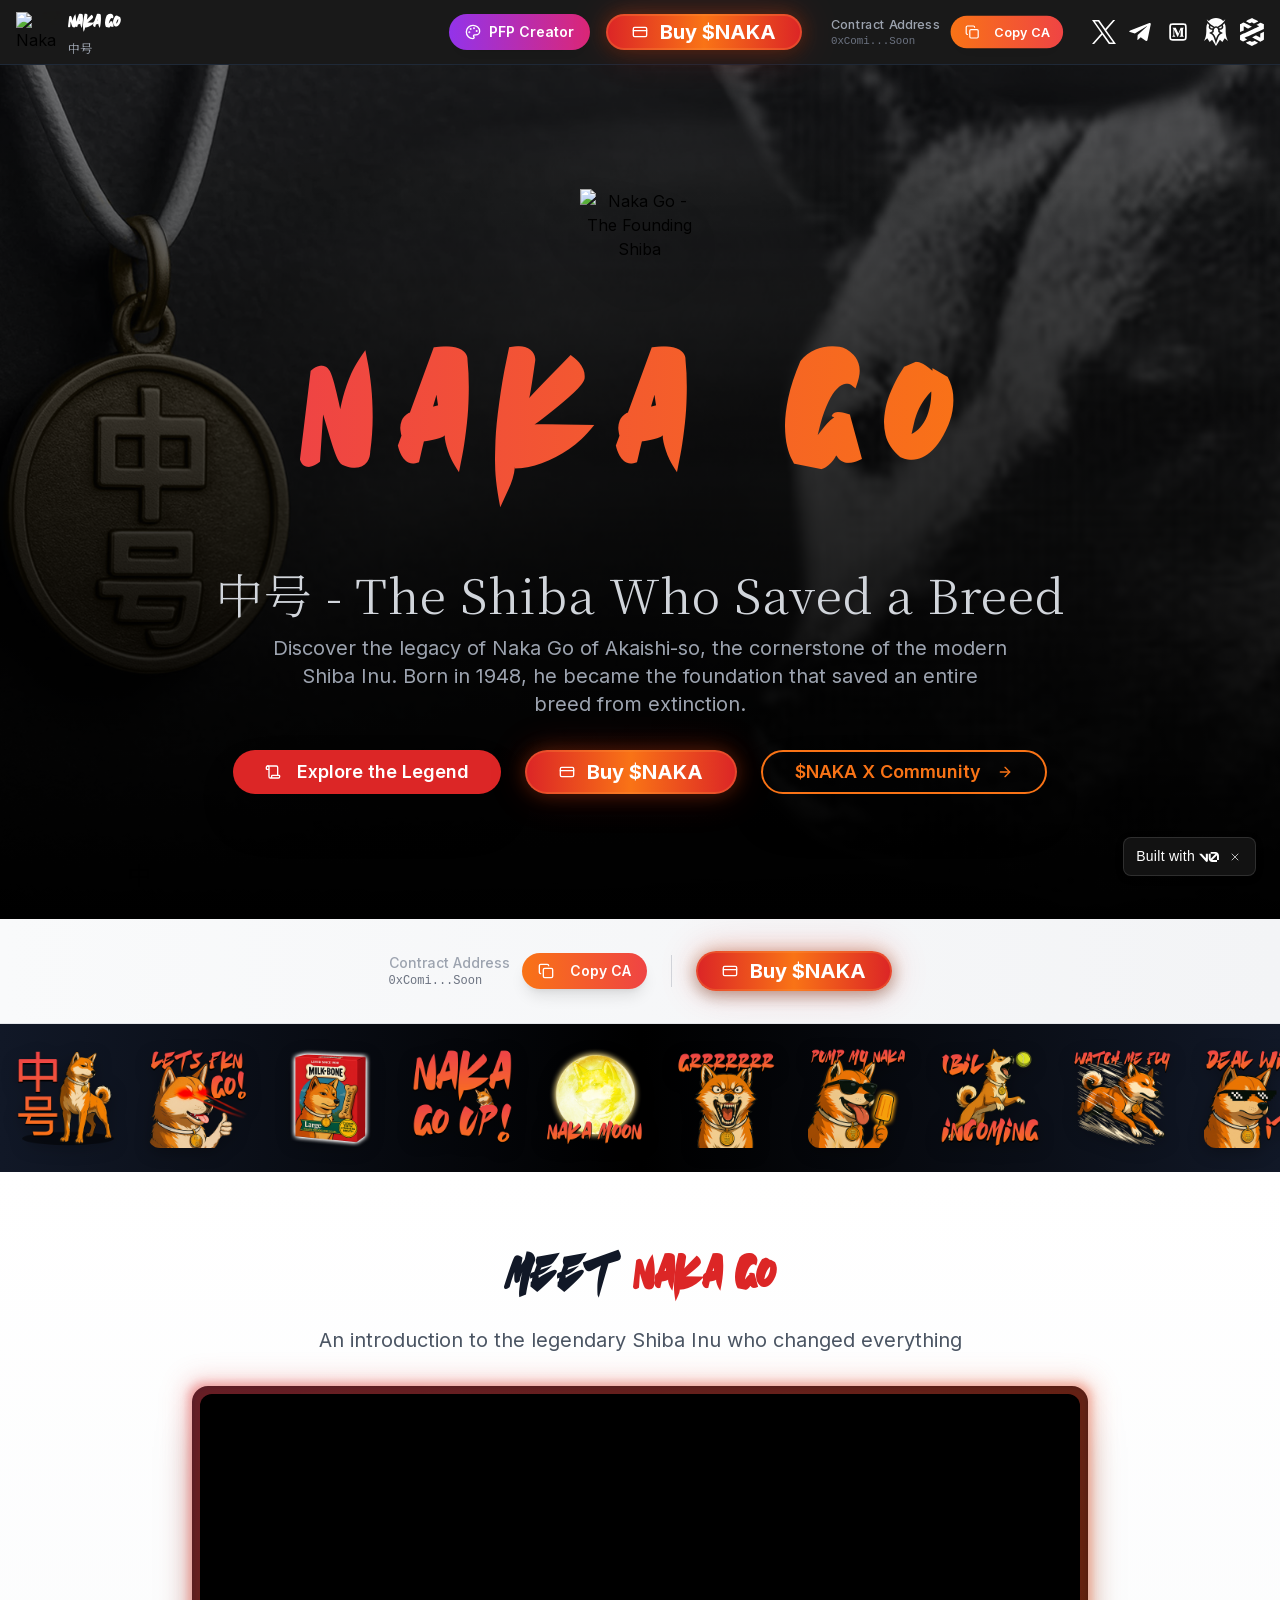
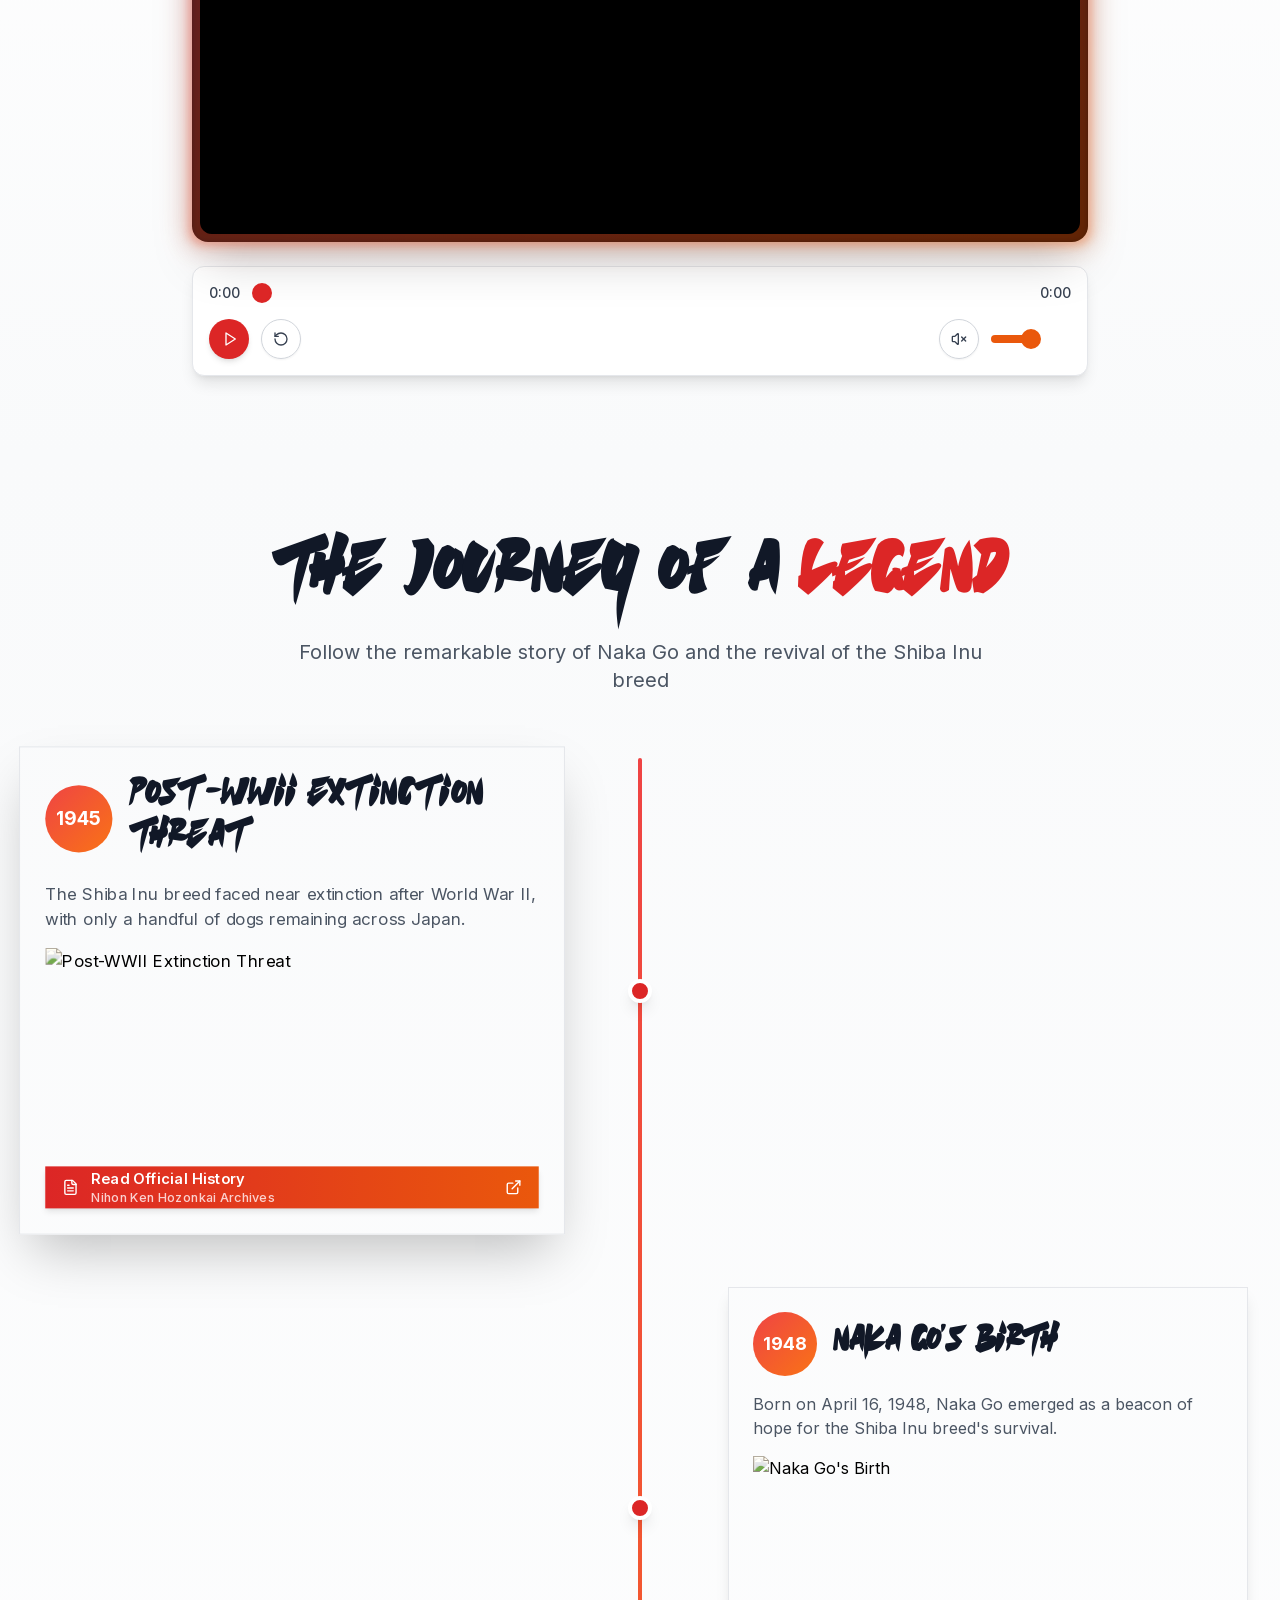
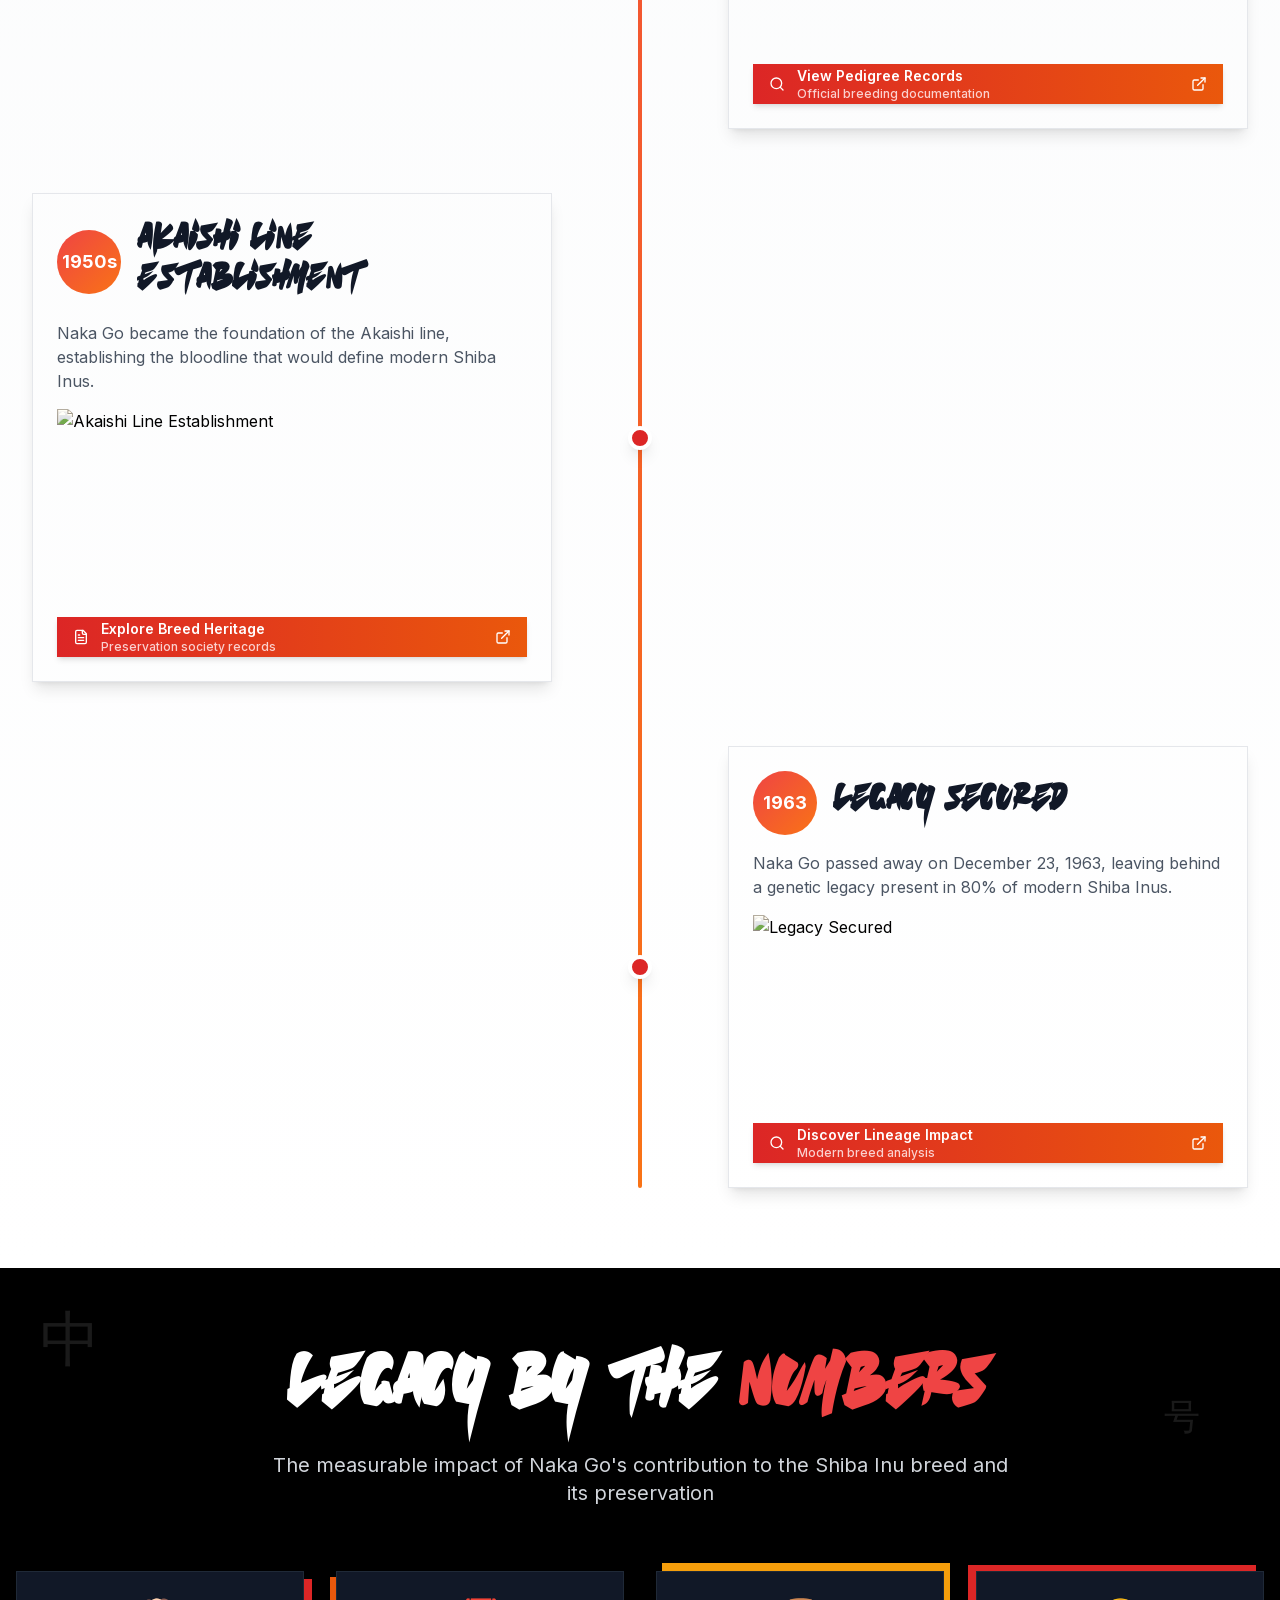
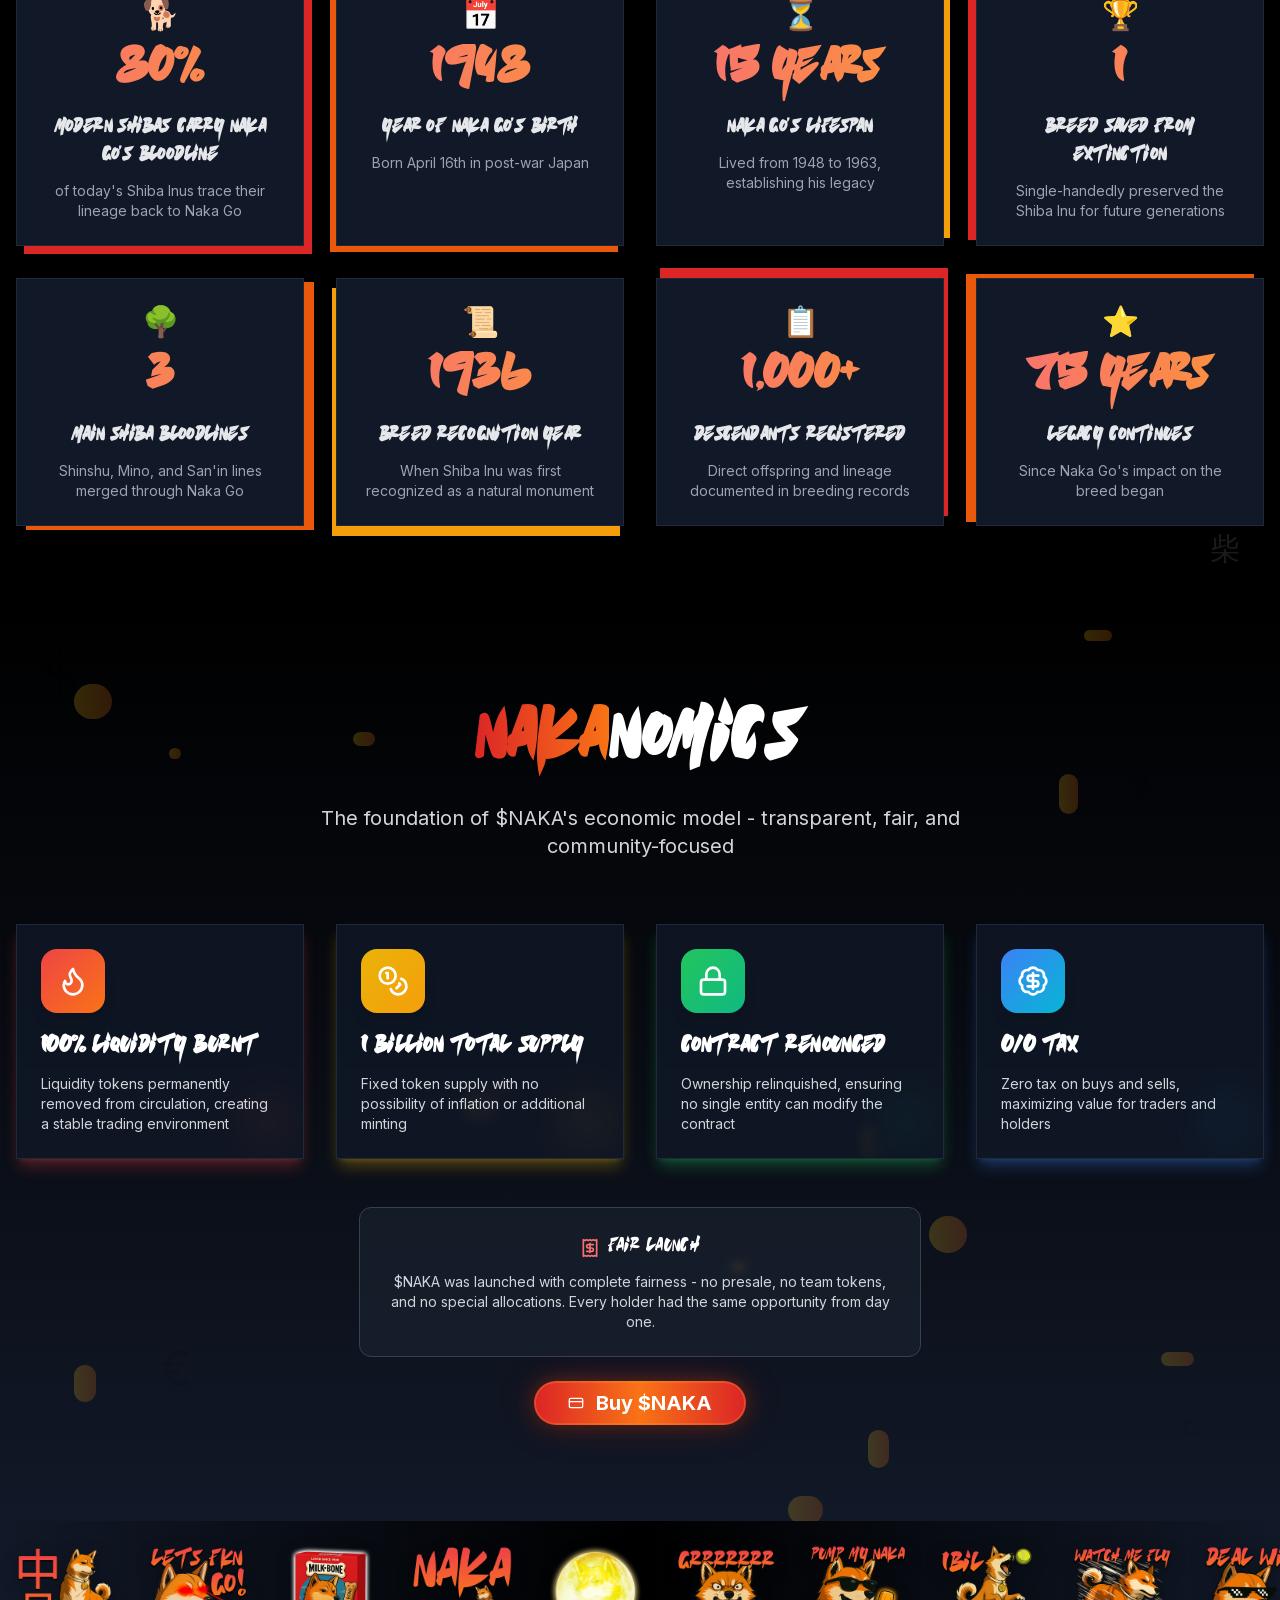
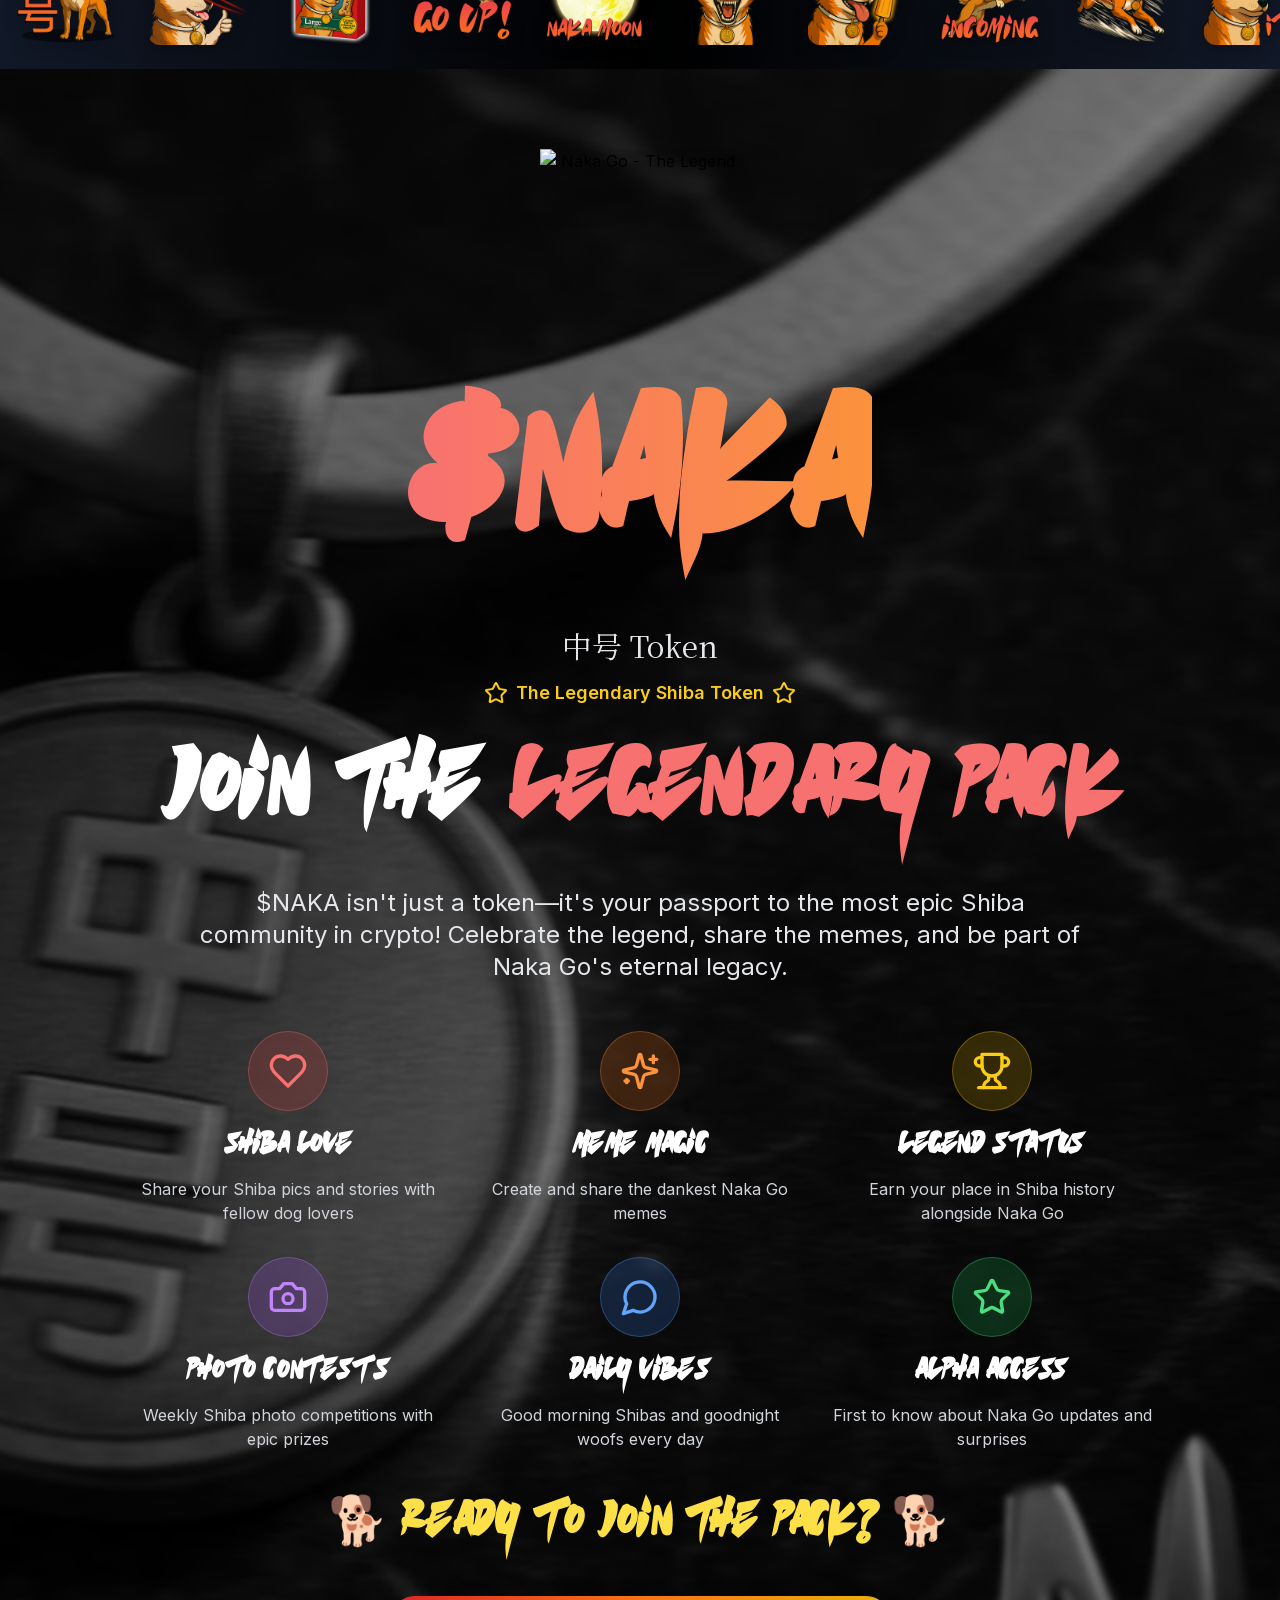
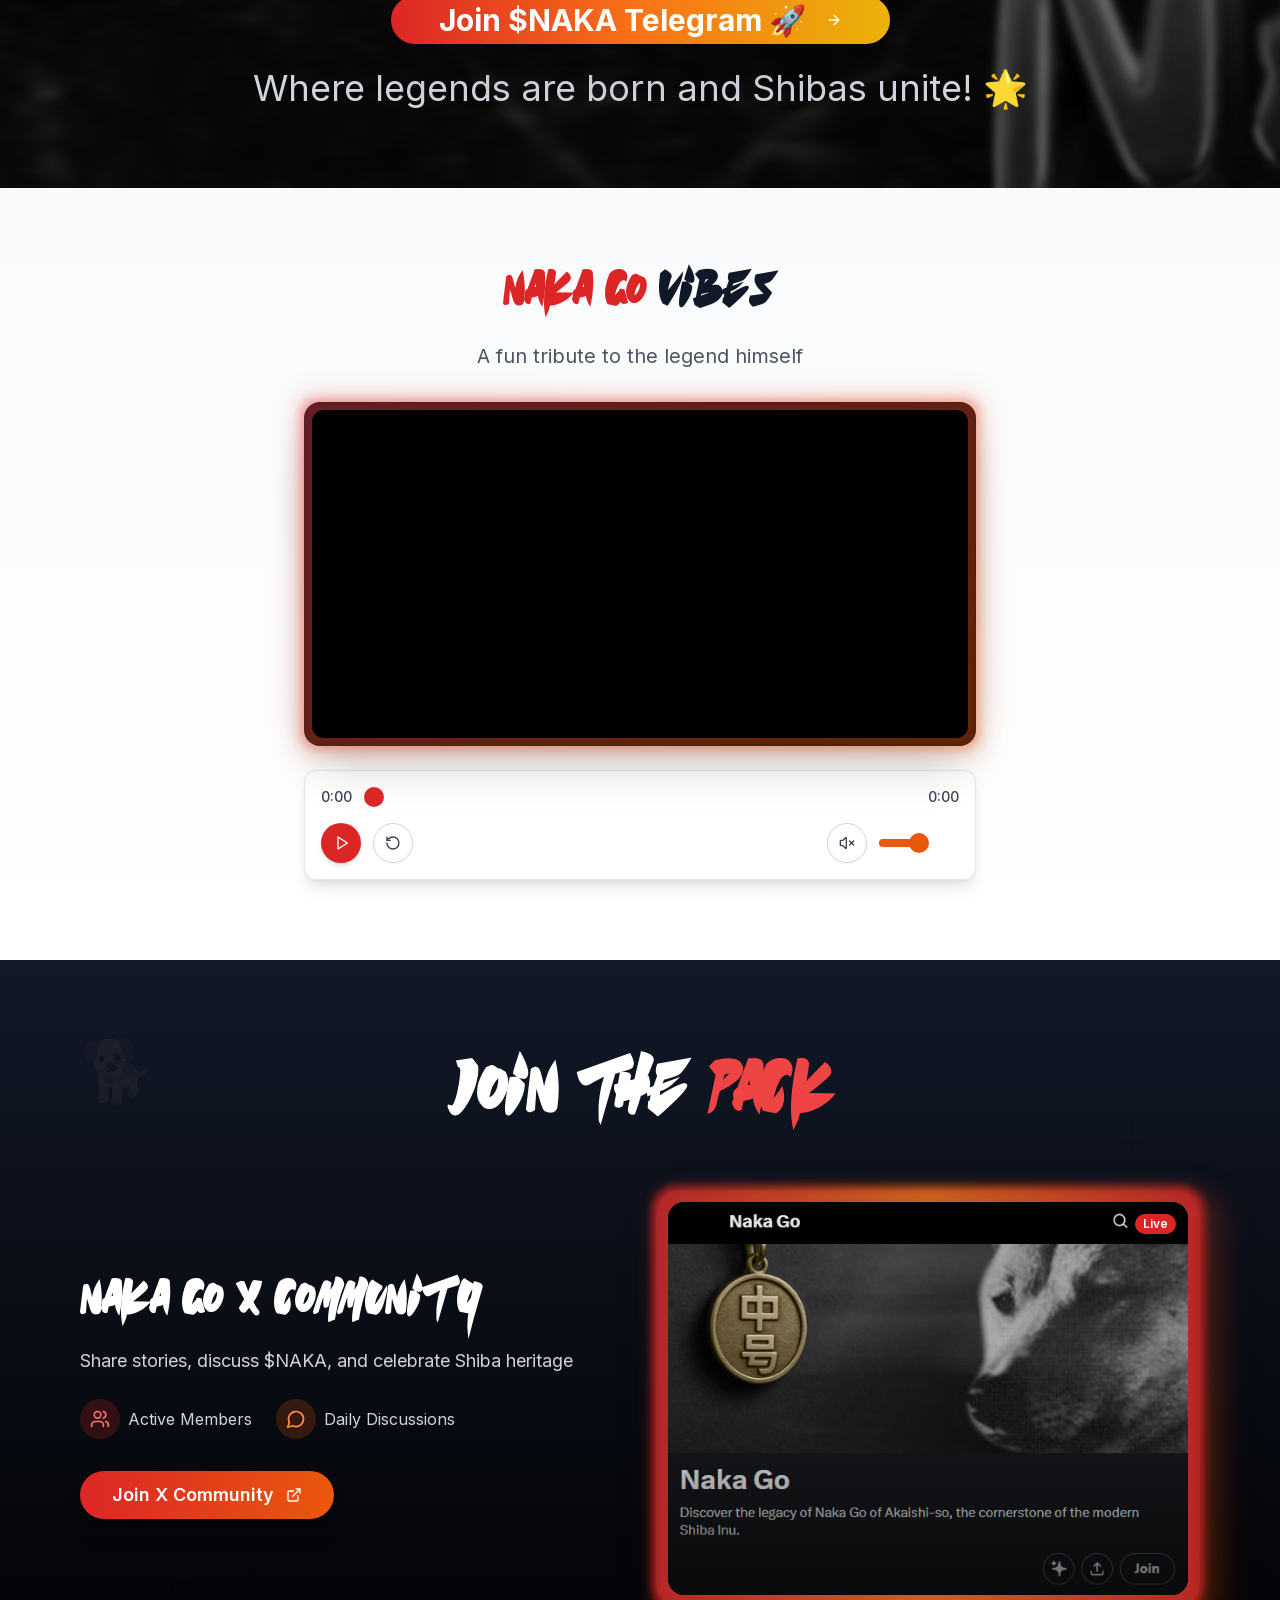
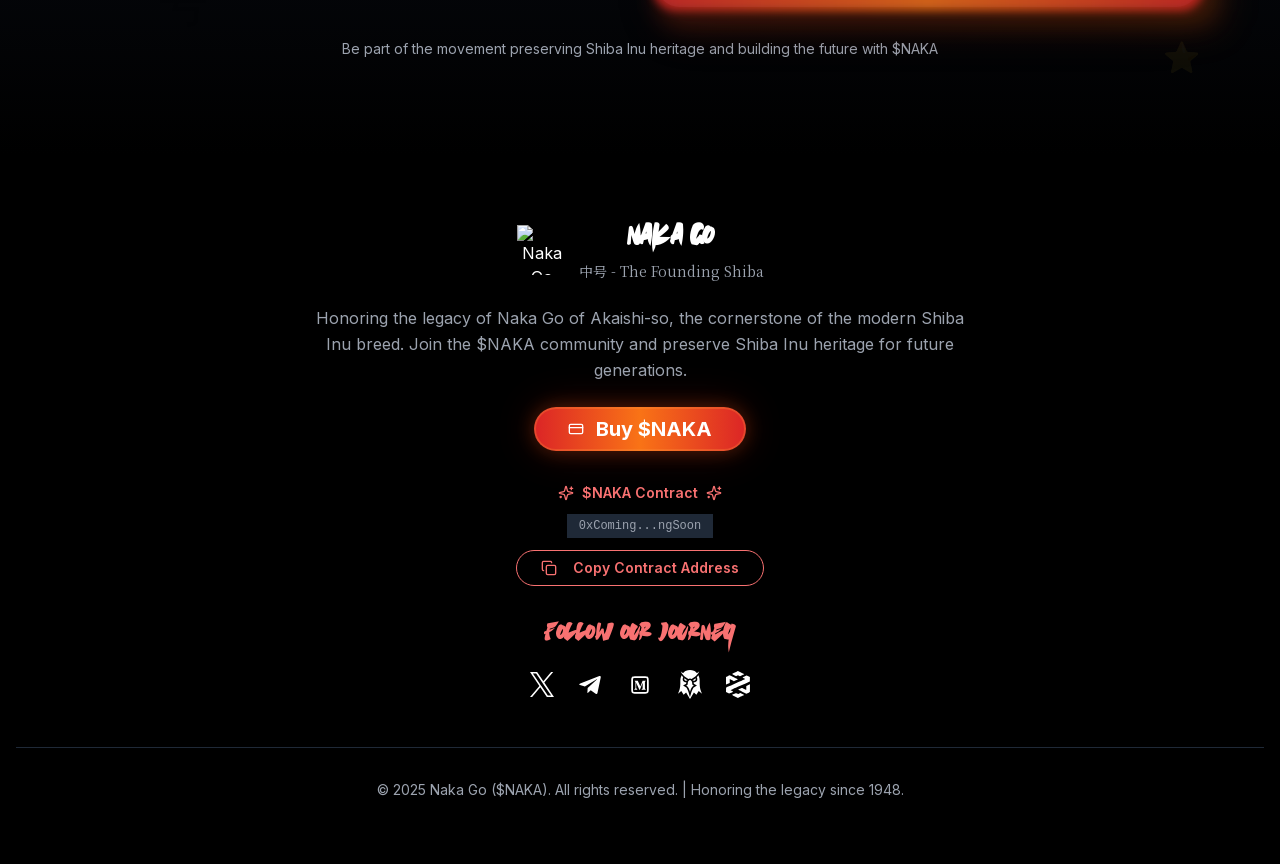
==== index.html @ 51b60937 "." ====
<!DOCTYPE html>
<html lang="en" class="__variable_f367f3 __variable_c28f5d __variable_66bab3">
  <head>
    <meta charset="utf-8" />
    <meta name="viewport" content="width=device-width, initial-scale=1" />
    <link
      rel="preload"
      href="/_next/static/media/85f1c58a56f01ce2-s.p.otf"
      as="font"
      crossorigin=""
      type="font/otf"
    />
    <link
      rel="preload"
      href="/_next/static/media/ba2138f0d9bce0a9-s.p.woff2"
      as="font"
      crossorigin=""
      type="font/woff2"
    />
    <link
      rel="preload"
      href="/_next/static/media/e4af272ccee01ff0-s.p.woff2"
      as="font"
      crossorigin=""
      type="font/woff2"
    />
    <link rel="preload" as="image" href="/images/token-background.jpg" />
    <link rel="preload" as="image" href="/images/hero-medallion.jpg" />
    <link rel="preload" as="image" href="/images/x-community.jpg" />
    <link
      rel="stylesheet"
      href="/_next/static/css/081a0afca5a9bd20.css?dpl=dpl_Ftr7Nb47DFu8sugKya5xuWWn9Luu"
      data-precedence="next"
    />
    <link
      rel="stylesheet"
      href="/_next/static/css/d5efa753ad89f9d4.css?dpl=dpl_Ftr7Nb47DFu8sugKya5xuWWn9Luu"
      data-precedence="next"
    />
    <link
      rel="stylesheet"
      href="/_next/static/css/cf38d02c85027d50.css?dpl=dpl_Ftr7Nb47DFu8sugKya5xuWWn9Luu"
      data-precedence="next"
    />
    <link
      rel="stylesheet"
      href="/_next/static/css/45ae2c2fa5c56c65.css?dpl=dpl_Ftr7Nb47DFu8sugKya5xuWWn9Luu"
      data-precedence="next"
    />
    <link
      rel="preload"
      as="script"
      fetchPriority="low"
      href="/_next/static/chunks/webpack-fdd7a3f7cb148347.js?dpl=dpl_Ftr7Nb47DFu8sugKya5xuWWn9Luu"
    />
    <script
      src="/_next/static/chunks/4bd1b696-35f688251183896e.js?dpl=dpl_Ftr7Nb47DFu8sugKya5xuWWn9Luu"
      async=""
    ></script>
    <script
      src="/_next/static/chunks/684-7301ad96e3c5f894.js?dpl=dpl_Ftr7Nb47DFu8sugKya5xuWWn9Luu"
      async=""
    ></script>
    <script
      src="/_next/static/chunks/main-app-c9779a9cf3f89b5e.js?dpl=dpl_Ftr7Nb47DFu8sugKya5xuWWn9Luu"
      async=""
    ></script>
    <script
      src="/_next/static/chunks/505-5fb2785d5f1c33f9.js?dpl=dpl_Ftr7Nb47DFu8sugKya5xuWWn9Luu"
      async=""
    ></script>
    <script
      src="/_next/static/chunks/app/layout-37067a934262e748.js?dpl=dpl_Ftr7Nb47DFu8sugKya5xuWWn9Luu"
      async=""
    ></script>
    <script
      src="/_next/static/chunks/385-4f21e54a222f76c4.js?dpl=dpl_Ftr7Nb47DFu8sugKya5xuWWn9Luu"
      async=""
    ></script>
    <script
      src="/_next/static/chunks/app/page-9bfaef46ccf861e3.js?dpl=dpl_Ftr7Nb47DFu8sugKya5xuWWn9Luu"
      async=""
    ></script>
    <meta name="next-size-adjust" content="" />
    <link rel="icon" href="/favicon.png" />
    <meta name="theme-color" content="#DC2626" />
    <title>Naka Go ($NAKA) - The Shiba Who Saved a Breed</title>
    <meta
      name="description"
      content="Discover the legendary story of Naka Go of Akaishi-so, the cornerstone Shiba Inu who saved the breed from extinction after WWII. Join the $NAKA community and preserve Shiba Inu heritage for future generations."
    />
    <meta name="generator" content="v0.dev" />
    <meta
      property="og:title"
      content="Naka Go ($NAKA) - The Shiba Who Saved a Breed"
    />
    <meta
      property="og:description"
      content="Discover the legendary story of Naka Go of Akaishi-so, the cornerstone Shiba Inu who saved the breed from extinction after WWII. Join the $NAKA community."
    />
    <meta
      property="og:image"
      content="https://futh1v1dprfvvvgw.public.blob.vercel-storage.com/social-nakago-80LkubzR8dUYqD0MMaYyNNojylb72U.jpg"
    />
    <meta property="og:image:width" content="1200" />
    <meta property="og:image:height" content="630" />
    <meta
      property="og:image:alt"
      content="Naka Go - The Founding Shiba Inu and $NAKA Token"
    />
    <meta name="twitter:card" content="summary_large_image" />
    <meta
      name="twitter:title"
      content="Naka Go ($NAKA) - The Shiba Who Saved a Breed"
    />
    <meta
      name="twitter:description"
      content="Discover the legendary story of Naka Go of Akaishi-so, the cornerstone Shiba Inu who saved the breed from extinction after WWII. Join the $NAKA community."
    />
    <meta
      name="twitter:image"
      content="https://futh1v1dprfvvvgw.public.blob.vercel-storage.com/social-nakago-80LkubzR8dUYqD0MMaYyNNojylb72U.jpg"
    />
    <link rel="icon" href="/favicon.png" />
    <script
      src="/_next/static/chunks/polyfills-42372ed130431b0a.js?dpl=dpl_Ftr7Nb47DFu8sugKya5xuWWn9Luu"
      nomodule=""
    ></script>
  </head>
  <body class="font-sans antialiased">
    <nav
      class="fixed top-0 w-full bg-black/90 backdrop-blur-md z-50 border-b border-gray-800"
    >
      <div class="max-w-7xl mx-auto px-4">
        <div class="flex items-center justify-between h-16">
          <a class="flex items-center gap-3" href="/"
            ><img
              alt="Naka Go"
              loading="lazy"
              width="40"
              height="40"
              decoding="async"
              data-nimg="1"
              class="drop-shadow-lg"
              style="color: transparent"
              src="https://hebbkx1anhila5yf.public.blob.vercel-storage.com/logo-circle-min-0a4nTptsQsYrDxKl2BsiJNKWbYKPz4.png"
            />
            <div class="text-white">
              <div class="font-title font-bold text-lg">NAKA GO</div>
              <div class="text-xs text-gray-400 font-serif">中号</div>
            </div></a
          >
          <div class="hidden lg:flex items-center gap-4">
            <a
              class="inline-flex items-center justify-center gap-2 whitespace-nowrap text-sm font-medium ring-offset-background focus-visible:outline-none focus-visible:ring-2 focus-visible:ring-ring focus-visible:ring-offset-2 disabled:pointer-events-none disabled:opacity-50 [&amp;_svg]:pointer-events-none [&amp;_svg]:size-4 [&amp;_svg]:shrink-0 bg-primary hover:bg-primary/90 h-9 bg-gradient-to-r from-purple-600 to-pink-600 hover:from-purple-700 hover:to-pink-700 text-white rounded-full px-4 py-2 shadow-lg transform hover:scale-105 transition-all duration-300 flex items-center gap-2"
              href="/pfp-creator"
              ><svg
                xmlns="http://www.w3.org/2000/svg"
                width="24"
                height="24"
                viewBox="0 0 24 24"
                fill="none"
                stroke="currentColor"
                stroke-width="2"
                stroke-linecap="round"
                stroke-linejoin="round"
                class="lucide lucide-palette h-4 w-4"
              >
                <circle cx="13.5" cy="6.5" r=".5" fill="currentColor"></circle>
                <circle cx="17.5" cy="10.5" r=".5" fill="currentColor"></circle>
                <circle cx="8.5" cy="7.5" r=".5" fill="currentColor"></circle>
                <circle cx="6.5" cy="12.5" r=".5" fill="currentColor"></circle>
                <path
                  d="M12 2C6.5 2 2 6.5 2 12s4.5 10 10 10c.926 0 1.648-.746 1.648-1.688 0-.437-.18-.835-.437-1.125-.29-.289-.438-.652-.438-1.125a1.64 1.64 0 0 1 1.668-1.668h1.996c3.051 0 5.555-2.503 5.555-5.554C21.965 6.012 17.461 2 12 2z"
                ></path></svg
              ><span class="font-semibold text-sm">PFP Creator</span></a
            ><a
              href="https://app.uniswap.org/swap?chain=mainnet&inputCurrency=NATIVE&outputCurrency=0xComingSoon"
              target="_blank"
              rel="noopener noreferrer"
              class="inline-flex items-center justify-center gap-2 whitespace-nowrap text-sm ring-offset-background focus-visible:outline-none focus-visible:ring-2 focus-visible:ring-ring focus-visible:ring-offset-2 disabled:pointer-events-none disabled:opacity-50 [&amp;_svg]:pointer-events-none [&amp;_svg]:size-4 [&amp;_svg]:shrink-0 bg-primary hover:bg-primary/90 h-9 relative overflow-hidden bg-gradient-to-r from-red-600 via-orange-500 to-red-600 hover:from-red-700 hover:via-orange-600 hover:to-red-700 text-white font-bold border-2 border-orange-400/30 shadow-lg hover:shadow-xl transform hover:scale-105 transition-all duration-300 group rounded-full px-4 py-2 flex items-center gap-3 px-6 py-3 relative z-10"
              style="
                box-shadow: 0 0 20px rgba(234, 88, 12, 0.3),
                  0 0 40px rgba(220, 38, 38, 0.2), 0 4px 15px rgba(0, 0, 0, 0.3);
              "
              ><div
                class="absolute inset-0 bg-gradient-to-r from-orange-400/20 to-red-400/20 blur-xl opacity-0 group-hover:opacity-100 transition-opacity duration-300 -z-10"
              ></div>
              <svg
                xmlns="http://www.w3.org/2000/svg"
                width="24"
                height="24"
                viewBox="0 0 24 24"
                fill="none"
                stroke="currentColor"
                stroke-width="2"
                stroke-linecap="round"
                stroke-linejoin="round"
                class="lucide lucide-credit-card h-6 w-6 group-hover:rotate-12 transition-transform duration-200"
              >
                <rect width="20" height="14" x="2" y="5" rx="2"></rect>
                <line x1="2" x2="22" y1="10" y2="10"></line></svg
              ><span class="font-sans text-xl font-bold">Buy $NAKA</span>
              <div
                class="absolute inset-0 bg-gradient-to-r from-transparent via-white/20 to-transparent -skew-x-12 translate-x-[-200%] group-hover:translate-x-[200%] transition-transform duration-1000 ease-out"
              ></div
            ></a>
            <div class="hidden xl:block">
              <div
                class="flex flex-col sm:flex-row items-center gap-3 scale-90"
              >
                <div class="text-center sm:text-left">
                  <div class="text-sm text-gray-400 font-medium">
                    Contract Address
                  </div>
                  <div class="text-xs text-gray-500 font-mono">
                    0x6967<!-- -->...<!-- -->2898
                  </div>
                </div>
                <button
                  class="inline-flex items-center justify-center gap-2 whitespace-nowrap text-sm font-medium ring-offset-background focus-visible:outline-none focus-visible:ring-2 focus-visible:ring-ring focus-visible:ring-offset-2 disabled:pointer-events-none disabled:opacity-50 [&amp;_svg]:pointer-events-none [&amp;_svg]:size-4 [&amp;_svg]:shrink-0 bg-primary hover:bg-primary/90 h-9 bg-gradient-to-r from-orange-500 to-red-500 hover:from-orange-600 hover:to-red-600 text-white px-4 py-2 rounded-full shadow-lg transform hover:scale-105 transition-all duration-300 group"
                >
                  <svg
                    xmlns="http://www.w3.org/2000/svg"
                    width="24"
                    height="24"
                    viewBox="0 0 24 24"
                    fill="none"
                    stroke="currentColor"
                    stroke-width="2"
                    stroke-linecap="round"
                    stroke-linejoin="round"
                    class="lucide lucide-copy h-4 w-4 mr-2 group-hover:rotate-12 transition-transform duration-200"
                  >
                    <rect
                      width="14"
                      height="14"
                      x="8"
                      y="8"
                      rx="2"
                      ry="2"
                    ></rect>
                    <path
                      d="M4 16c-1.1 0-2-.9-2-2V4c0-1.1.9-2 2-2h10c1.1 0 2 .9 2 2"
                    ></path></svg
                  ><span class="font-semibold">Copy CA</span>
                </button>
              </div>
            </div>
            <div class="flex items-center gap-3">
              <a
                target="_blank"
                rel="noopener noreferrer"
                class="transition-all duration-200 hover:scale-110 hover:text-blue-400"
                title="X (Twitter)"
                href="https://X.com/nakagoInucoin"
                ><img
                  alt="X (Twitter)"
                  loading="lazy"
                  width="24"
                  height="24"
                  decoding="async"
                  data-nimg="1"
                  class="filter brightness-0 invert hover:brightness-100 hover:invert-0 transition-all duration-200"
                  style="color: transparent"
                  src="/icons/x-white.svg" /></a
              ><a
                target="_blank"
                rel="noopener noreferrer"
                class="transition-all duration-200 hover:scale-110 hover:text-blue-500"
                title="Telegram"
                href="https://t.me/Nakago_Portal"
                ><img
                  alt="Telegram"
                  loading="lazy"
                  width="24"
                  height="24"
                  decoding="async"
                  data-nimg="1"
                  class="filter brightness-0 invert hover:brightness-100 hover:invert-0 transition-all duration-200"
                  style="color: transparent"
                  src="/icons/telegram.svg" /></a
              ><a
                target="_blank"
                rel="noopener noreferrer"
                class="transition-all duration-200 hover:scale-110 hover:text-green-500"
                title="Medium"
                href="https://medium.com/@NakaGo/c363e26bb988"
                ><img
                  alt="Medium"
                  loading="lazy"
                  width="28"
                  height="28"
                  decoding="async"
                  data-nimg="1"
                  class="filter brightness-0 invert hover:brightness-100 hover:invert-0 transition-all duration-200"
                  style="color: transparent"
                  src="/icons/medium.svg" /></a
              ><a
                target="_blank"
                rel="noopener noreferrer"
                class="transition-all duration-200 hover:scale-110 hover:text-green-400"
                title="DexScreener"
                href="https://dexscreener.com/ethereum/0x8d345583c9289d69d4a55797ccadc5a1ea150a44"
                ><img
                  alt="DexScreener"
                  loading="lazy"
                  width="24"
                  height="24"
                  decoding="async"
                  data-nimg="1"
                  class="filter brightness-0 invert hover:brightness-100 hover:invert-0 transition-all duration-200"
                  style="color: transparent"
                  src="/icons/dexscreener-white.svg" /></a
              ><a
                target="_blank"
                rel="noopener noreferrer"
                class="transition-all duration-200 hover:scale-110 hover:text-purple-400"
                title="DexTools"
                href="https://www.dextools.io/app/en/ether/pair-explorer/0x8d345583c9289d69d4a55797ccadc5a1ea150a44"
                ><img
                  alt="DexTools"
                  loading="lazy"
                  width="24"
                  height="24"
                  decoding="async"
                  data-nimg="1"
                  class="filter brightness-0 invert hover:brightness-100 hover:invert-0 transition-all duration-200"
                  style="color: transparent"
                  src="/icons/dextools-white.svg"
              /></a>
            </div>
          </div>
          <button class="lg:hidden text-white">
            <svg
              xmlns="http://www.w3.org/2000/svg"
              width="24"
              height="24"
              viewBox="0 0 24 24"
              fill="none"
              stroke="currentColor"
              stroke-width="2"
              stroke-linecap="round"
              stroke-linejoin="round"
              class="lucide lucide-menu h-6 w-6"
            >
              <line x1="4" x2="20" y1="12" y2="12"></line>
              <line x1="4" x2="20" y1="6" y2="6"></line>
              <line x1="4" x2="20" y1="18" y2="18"></line>
            </svg>
          </button>
        </div>
      </div>
    </nav>
    <div class="pt-16">
      <main class="min-h-screen bg-white">
        <section
          class="relative min-h-[95vh] flex items-center justify-center overflow-hidden bg-gradient-to-b from-gray-900 to-black"
        >
          <div class="absolute inset-0 z-0">
            <img
              alt="Naka Go Medallion"
              decoding="async"
              data-nimg="fill"
              class="object-cover opacity-80"
              style="
                position: absolute;
                height: 100%;
                width: 100%;
                left: 0;
                top: 0;
                right: 0;
                bottom: 0;
                color: transparent;
              "
              src="/images/token-background.jpg"
            />
            <div
              class="absolute inset-0 bg-gradient-to-t from-black via-black/70 to-black/40"
            ></div>
          </div>
          <div
            class="relative z-10 text-center px-2 sm:px-4 max-w-7xl mx-auto py-4 sm:py-8"
          >
            <div class="mb-4">
              <img
                alt="Naka Go - The Founding Shiba"
                loading="lazy"
                width="120"
                height="120"
                decoding="async"
                data-nimg="1"
                class="mx-auto mb-4 drop-shadow-2xl"
                style="color: transparent"
                src="https://hebbkx1anhila5yf.public.blob.vercel-storage.com/logo-circle-min-0a4nTptsQsYrDxKl2BsiJNKWbYKPz4.png"
              />
            </div>
            <div class="px-2 sm:px-4 md:px-8 lg:px-12 xl:px-16">
              <h1
                class="hero-title font-title text-3xl sm:text-4xl md:text-6xl lg:text-8xl xl:text-[10rem] 2xl:text-[12rem] font-bold text-white mb-4"
              >
                <span
                  class="bg-gradient-to-r from-red-500 to-orange-500 bg-clip-text text-transparent"
                  >NAKA GO</span
                >
              </h1>
            </div>
            <h2
              class="text-lg sm:text-xl md:text-2xl lg:text-4xl xl:text-5xl font-light text-gray-300 mb-3 font-serif px-4"
            >
              中号 - The Shiba Who Saved a Breed
            </h2>
            <p
              class="text-base sm:text-lg md:text-xl text-gray-400 mb-8 max-w-3xl mx-auto leading-relaxed px-4"
            >
              Discover the legacy of Naka Go of Akaishi-so, the cornerstone of
              the modern Shiba Inu. Born in 1948, he became the foundation that
              saved an entire breed from extinction.
            </p>
            <div
              class="flex flex-col sm:flex-row gap-4 sm:gap-6 justify-center items-center px-4"
            >
              <a
                class="inline-flex items-center justify-center gap-2 whitespace-nowrap ring-offset-background focus-visible:outline-none focus-visible:ring-2 focus-visible:ring-ring focus-visible:ring-offset-2 disabled:pointer-events-none disabled:opacity-50 [&amp;_svg]:pointer-events-none [&amp;_svg]:size-4 [&amp;_svg]:shrink-0 h-11 w-full sm:w-auto bg-red-600 hover:bg-red-700 text-white px-6 sm:px-8 py-3 sm:py-4 text-base sm:text-lg font-semibold rounded-full shadow-2xl transform hover:scale-105 transition-all duration-300"
                href="#timeline"
                ><svg
                  xmlns="http://www.w3.org/2000/svg"
                  width="24"
                  height="24"
                  viewBox="0 0 24 24"
                  fill="none"
                  stroke="currentColor"
                  stroke-width="2"
                  stroke-linecap="round"
                  stroke-linejoin="round"
                  class="lucide lucide-scroll mr-2 h-4 h-5 sm:h-5 sm:w-5"
                >
                  <path d="M19 17V5a2 2 0 0 0-2-2H4"></path>
                  <path
                    d="M8 21h12a2 2 0 0 0 2-2v-1a1 1 0 0 0-1-1H11a1 1 0 0 0-1 1v1a2 2 0 1 1-4 0V5a2 2 0 1 0-4 0v2a1 1 0 0 0 1 1h3"
                  ></path></svg
                >Explore the Legend</a
              ><a
                href="https://app.uniswap.org/swap?chain=mainnet&inputCurrency=NATIVE&outputCurrency=0xComingSoon"
                target="_blank"
                rel="noopener noreferrer"
                class="inline-flex items-center justify-center gap-2 whitespace-nowrap text-sm ring-offset-background focus-visible:outline-none focus-visible:ring-2 focus-visible:ring-ring focus-visible:ring-offset-2 disabled:pointer-events-none disabled:opacity-50 [&amp;_svg]:pointer-events-none [&amp;_svg]:size-4 [&amp;_svg]:shrink-0 bg-primary hover:bg-primary/90 h-11 relative overflow-hidden bg-gradient-to-r from-red-600 via-orange-500 to-red-600 hover:from-red-700 hover:via-orange-600 hover:to-red-700 text-white font-bold border-2 border-orange-400/30 shadow-lg hover:shadow-xl transform hover:scale-105 transition-all duration-300 group w-full sm:w-auto rounded-full px-6 sm:px-8 py-3 sm:py-4 flex items-center gap-3 px-6 py-3 relative z-10"
                style="
                  box-shadow: 0 0 20px rgba(234, 88, 12, 0.3),
                    0 0 40px rgba(220, 38, 38, 0.2),
                    0 4px 15px rgba(0, 0, 0, 0.3);
                "
                ><div
                  class="absolute inset-0 bg-gradient-to-r from-orange-400/20 to-red-400/20 blur-xl opacity-0 group-hover:opacity-100 transition-opacity duration-300 -z-10"
                ></div>
                <svg
                  xmlns="http://www.w3.org/2000/svg"
                  width="24"
                  height="24"
                  viewBox="0 0 24 24"
                  fill="none"
                  stroke="currentColor"
                  stroke-width="2"
                  stroke-linecap="round"
                  stroke-linejoin="round"
                  class="lucide lucide-credit-card h-6 w-6 group-hover:rotate-12 transition-transform duration-200"
                >
                  <rect width="20" height="14" x="2" y="5" rx="2"></rect>
                  <line x1="2" x2="22" y1="10" y2="10"></line></svg
                ><span class="font-sans text-xl font-bold">Buy $NAKA</span>
                <div
                  class="absolute inset-0 bg-gradient-to-r from-transparent via-white/20 to-transparent -skew-x-12 translate-x-[-200%] group-hover:translate-x-[200%] transition-transform duration-1000 ease-out"
                ></div></a
              ><a
                href="https://x.com/i/communities/1931410671792795662"
                target="_blank"
                rel="noopener noreferrer"
                class="inline-flex items-center justify-center gap-2 whitespace-nowrap ring-offset-background focus-visible:outline-none focus-visible:ring-2 focus-visible:ring-ring focus-visible:ring-offset-2 disabled:pointer-events-none disabled:opacity-50 [&amp;_svg]:pointer-events-none [&amp;_svg]:size-4 [&amp;_svg]:shrink-0 bg-background h-11 w-full sm:w-auto border-2 border-orange-500 text-orange-500 hover:bg-orange-500 hover:text-white px-6 sm:px-8 py-3 sm:py-4 text-base sm:text-lg font-semibold rounded-full shadow-2xl transform hover:scale-105 transition-all duration-300"
                >$NAKA X Community<svg
                  xmlns="http://www.w3.org/2000/svg"
                  width="24"
                  height="24"
                  viewBox="0 0 24 24"
                  fill="none"
                  stroke="currentColor"
                  stroke-width="2"
                  stroke-linecap="round"
                  stroke-linejoin="round"
                  class="lucide lucide-arrow-right ml-2 h-4 w-4 sm:h-5 sm:w-5"
                >
                  <path d="M5 12h14"></path>
                  <path d="m12 5 7 7-7 7"></path></svg
              ></a>
            </div>
          </div>
        </section>
        <section
          class="py-6 sm:py-8 bg-gradient-to-r from-gray-50 to-gray-100 border-b border-gray-200"
        >
          <div class="max-w-7xl mx-auto px-4">
            <div
              class="flex flex-col sm:flex-row items-center justify-center gap-4 sm:gap-6"
            >
              <div class="flex flex-col sm:flex-row items-center gap-3">
                <div class="text-center sm:text-left">
                  <div class="text-sm text-gray-400 font-medium">
                    Contract Address
                  </div>
                  <div class="text-xs text-gray-500 font-mono">
                    0x6967<!-- -->...<!-- -->2898
                  </div>
                </div>
                <button
                  class="inline-flex items-center justify-center gap-2 whitespace-nowrap text-sm font-medium ring-offset-background focus-visible:outline-none focus-visible:ring-2 focus-visible:ring-ring focus-visible:ring-offset-2 disabled:pointer-events-none disabled:opacity-50 [&amp;_svg]:pointer-events-none [&amp;_svg]:size-4 [&amp;_svg]:shrink-0 bg-primary hover:bg-primary/90 h-9 bg-gradient-to-r from-orange-500 to-red-500 hover:from-orange-600 hover:to-red-600 text-white px-4 py-2 rounded-full shadow-lg transform hover:scale-105 transition-all duration-300 group"
                >
                  <svg
                    xmlns="http://www.w3.org/2000/svg"
                    width="24"
                    height="24"
                    viewBox="0 0 24 24"
                    fill="none"
                    stroke="currentColor"
                    stroke-width="2"
                    stroke-linecap="round"
                    stroke-linejoin="round"
                    class="lucide lucide-copy h-4 w-4 mr-2 group-hover:rotate-12 transition-transform duration-200"
                  >
                    <rect
                      width="14"
                      height="14"
                      x="8"
                      y="8"
                      rx="2"
                      ry="2"
                    ></rect>
                    <path
                      d="M4 16c-1.1 0-2-.9-2-2V4c0-1.1.9-2 2-2h10c1.1 0 2 .9 2 2"
                    ></path></svg
                  ><span class="font-semibold">Copy CA</span>
                </button>
              </div>
              <div class="hidden sm:block w-px h-8 bg-gray-300"></div>
              <a
                href="https://app.uniswap.org/swap?chain=mainnet&inputCurrency=NATIVE&outputCurrency=0xComingSoon"
                target="_blank"
                rel="noopener noreferrer"
                class="inline-flex items-center justify-center gap-2 whitespace-nowrap text-sm ring-offset-background focus-visible:outline-none focus-visible:ring-2 focus-visible:ring-ring focus-visible:ring-offset-2 disabled:pointer-events-none disabled:opacity-50 [&amp;_svg]:pointer-events-none [&amp;_svg]:size-4 [&amp;_svg]:shrink-0 bg-primary hover:bg-primary/90 h-10 px-4 py-2 relative overflow-hidden bg-gradient-to-r from-red-600 via-orange-500 to-red-600 hover:from-red-700 hover:via-orange-600 hover:to-red-700 text-white font-bold border-2 border-orange-400/30 shadow-lg hover:shadow-xl transform hover:scale-105 transition-all duration-300 group rounded-full flex items-center gap-3 px-6 py-3 relative z-10"
                style="
                  box-shadow: 0 0 20px rgba(234, 88, 12, 0.3),
                    0 0 40px rgba(220, 38, 38, 0.2),
                    0 4px 15px rgba(0, 0, 0, 0.3);
                "
                ><div
                  class="absolute inset-0 bg-gradient-to-r from-orange-400/20 to-red-400/20 blur-xl opacity-0 group-hover:opacity-100 transition-opacity duration-300 -z-10"
                ></div>
                <svg
                  xmlns="http://www.w3.org/2000/svg"
                  width="24"
                  height="24"
                  viewBox="0 0 24 24"
                  fill="none"
                  stroke="currentColor"
                  stroke-width="2"
                  stroke-linecap="round"
                  stroke-linejoin="round"
                  class="lucide lucide-credit-card h-6 w-6 group-hover:rotate-12 transition-transform duration-200"
                >
                  <rect width="20" height="14" x="2" y="5" rx="2"></rect>
                  <line x1="2" x2="22" y1="10" y2="10"></line></svg
                ><span class="font-sans text-xl font-bold">Buy $NAKA</span>
                <div
                  class="absolute inset-0 bg-gradient-to-r from-transparent via-white/20 to-transparent -skew-x-12 translate-x-[-200%] group-hover:translate-x-[200%] transition-transform duration-1000 ease-out"
                ></div
              ></a>
            </div>
          </div>
        </section>
        <div
          class="jsx-431687026 w-full overflow-hidden bg-gradient-to-r from-gray-900 via-black to-gray-900"
        >
          <div class="jsx-431687026 absolute inset-0 opacity-10">
            <div class="jsx-431687026 absolute top-2 left-10 text-2xl">🐕</div>
            <div class="jsx-431687026 absolute top-4 right-20 text-xl">⭐</div>
            <div class="jsx-431687026 absolute bottom-2 left-32 text-2xl">
              中
            </div>
            <div class="jsx-431687026 absolute bottom-4 right-10 text-xl">
              号
            </div>
          </div>
          <div
            style="animation: scroll-left 40s linear infinite; width: 1200px"
            class="jsx-431687026 flex items-center py-6 relative z-10"
          ></div>
        </div>
        <section
          class="py-8 sm:py-12 md:py-16 lg:py-20 bg-gradient-to-b from-white to-gray-50"
        >
          <div class="max-w-7xl mx-auto px-4">
            <div class="text-center mb-8">
              <h2
                class="font-title text-2xl sm:text-3xl md:text-4xl lg:text-5xl font-bold text-gray-900 mb-4"
              >
                Meet <span class="text-red-600">Naka Go</span>
              </h2>
              <p class="text-lg sm:text-xl text-gray-600 max-w-2xl mx-auto">
                An introduction to the legendary Shiba Inu who changed
                everything
              </p>
            </div>
            <div class="relative max-w-4xl mx-auto">
              <div class="relative group">
                <div class="relative transform-gpu perspective-1000">
                  <div
                    class="relative bg-gradient-to-br from-gray-900 to-black p-2 rounded-2xl shadow-2xl transform hover:rotateY-2 hover:rotateX-1 transition-all duration-500"
                  >
                    <div
                      class="relative bg-black rounded-xl overflow-hidden shadow-inner"
                    >
                      <video
                        src="https://futh1v1dprfvvvgw.public.blob.vercel-storage.com/nakaintro-G9wbicT9uHxjE3sqmB7oThna5afe85.mp4"
                        class="w-full h-auto rounded-lg"
                        muted=""
                        loop=""
                        playsinline=""
                      ></video>
                      <div
                        class="absolute inset-0 bg-gradient-to-t from-black/20 via-transparent to-transparent pointer-events-none"
                      ></div>
                    </div>
                    <div
                      class="absolute -inset-1 bg-gradient-to-br from-red-600/30 to-orange-600/30 rounded-2xl -z-10 blur-sm"
                    ></div>
                    <div
                      class="absolute -inset-2 bg-gradient-to-br from-red-600/20 to-orange-600/20 rounded-2xl -z-20 blur-md"
                    ></div>
                  </div>
                </div>
              </div>
              <div
                class="mt-4 sm:mt-6 bg-white border border-gray-200 p-3 sm:p-4 rounded-xl shadow-lg"
              >
                <div class="mb-4">
                  <div
                    class="flex items-center gap-3 text-sm text-gray-700 mb-2"
                  >
                    <span class="font-medium">0:00</span>
                    <div class="flex-1">
                      <span
                        dir="ltr"
                        data-orientation="horizontal"
                        aria-disabled="false"
                        class="relative flex touch-none select-none items-center w-full [&amp;_[role=slider]]:bg-red-600 [&amp;_[role=slider]]:border-red-600 [&amp;_.bg-primary]:bg-red-600"
                        style="--radix-slider-thumb-transform: translateX(-50%)"
                        ><span
                          data-orientation="horizontal"
                          class="relative h-2 w-full grow overflow-hidden rounded-full bg-secondary"
                          ><span
                            data-orientation="horizontal"
                            class="absolute h-full bg-primary"
                            style="left: 0%; right: 100%"
                          ></span></span
                        ><span
                          style="
                            transform: var(--radix-slider-thumb-transform);
                            position: absolute;
                            left: calc(0% + 0px);
                          "
                          ><span
                            role="slider"
                            aria-valuemin="0"
                            aria-valuemax="100"
                            aria-orientation="horizontal"
                            data-orientation="horizontal"
                            tabindex="0"
                            class="block h-5 w-5 rounded-full border-2 border-primary bg-background ring-offset-background transition-colors focus-visible:outline-none focus-visible:ring-2 focus-visible:ring-ring focus-visible:ring-offset-2 disabled:pointer-events-none disabled:opacity-50"
                            style="display: none"
                            data-radix-collection-item=""
                          ></span
                          ><input style="display: none" /></span
                      ></span>
                    </div>
                    <span class="font-medium">0:00</span>
                  </div>
                </div>
                <div
                  class="flex items-center justify-between flex-wrap gap-2 sm:gap-0"
                >
                  <div class="flex items-center gap-3">
                    <button
                      class="inline-flex items-center justify-center gap-2 whitespace-nowrap text-sm font-medium ring-offset-background transition-colors focus-visible:outline-none focus-visible:ring-2 focus-visible:ring-ring focus-visible:ring-offset-2 disabled:pointer-events-none disabled:opacity-50 [&amp;_svg]:pointer-events-none [&amp;_svg]:size-4 [&amp;_svg]:shrink-0 bg-red-600 hover:bg-red-700 text-white rounded-full w-8 h-8 sm:w-10 sm:h-10 p-0 shadow-md"
                    >
                      <svg
                        xmlns="http://www.w3.org/2000/svg"
                        width="24"
                        height="24"
                        viewBox="0 0 24 24"
                        fill="none"
                        stroke="currentColor"
                        stroke-width="2"
                        stroke-linecap="round"
                        stroke-linejoin="round"
                        class="lucide lucide-play h-4 w-4 ml-0.5"
                      >
                        <polygon points="6 3 20 12 6 21 6 3"></polygon>
                      </svg></button
                    ><button
                      class="inline-flex items-center justify-center gap-2 whitespace-nowrap text-sm font-medium ring-offset-background transition-colors focus-visible:outline-none focus-visible:ring-2 focus-visible:ring-ring focus-visible:ring-offset-2 disabled:pointer-events-none disabled:opacity-50 [&amp;_svg]:pointer-events-none [&amp;_svg]:size-4 [&amp;_svg]:shrink-0 border bg-background hover:text-accent-foreground border-gray-300 text-gray-700 hover:bg-gray-50 hover:border-gray-400 rounded-full w-10 h-10 p-0 shadow-sm"
                    >
                      <svg
                        xmlns="http://www.w3.org/2000/svg"
                        width="24"
                        height="24"
                        viewBox="0 0 24 24"
                        fill="none"
                        stroke="currentColor"
                        stroke-width="2"
                        stroke-linecap="round"
                        stroke-linejoin="round"
                        class="lucide lucide-rotate-ccw h-4 w-4"
                      >
                        <path
                          d="M3 12a9 9 0 1 0 9-9 9.75 9.75 0 0 0-6.74 2.74L3 8"
                        ></path>
                        <path d="M3 3v5h5"></path>
                      </svg>
                    </button>
                  </div>
                  <div class="flex items-center gap-3">
                    <button
                      class="inline-flex items-center justify-center gap-2 whitespace-nowrap text-sm font-medium ring-offset-background transition-colors focus-visible:outline-none focus-visible:ring-2 focus-visible:ring-ring focus-visible:ring-offset-2 disabled:pointer-events-none disabled:opacity-50 [&amp;_svg]:pointer-events-none [&amp;_svg]:size-4 [&amp;_svg]:shrink-0 border bg-background hover:text-accent-foreground border-gray-300 text-gray-700 hover:bg-gray-50 hover:border-gray-400 rounded-full w-10 h-10 p-0 shadow-sm"
                    >
                      <svg
                        xmlns="http://www.w3.org/2000/svg"
                        width="24"
                        height="24"
                        viewBox="0 0 24 24"
                        fill="none"
                        stroke="currentColor"
                        stroke-width="2"
                        stroke-linecap="round"
                        stroke-linejoin="round"
                        class="lucide lucide-volume-x h-4 w-4"
                      >
                        <path
                          d="M11 4.702a.705.705 0 0 0-1.203-.498L6.413 7.587A1.4 1.4 0 0 1 5.416 8H3a1 1 0 0 0-1 1v6a1 1 0 0 0 1 1h2.416a1.4 1.4 0 0 1 .997.413l3.383 3.384A.705.705 0 0 0 11 19.298z"
                        ></path>
                        <line x1="22" x2="16" y1="9" y2="15"></line>
                        <line x1="16" x2="22" y1="9" y2="15"></line>
                      </svg>
                    </button>
                    <div class="w-20">
                      <span
                        dir="ltr"
                        data-orientation="horizontal"
                        aria-disabled="false"
                        class="relative flex touch-none select-none items-center w-full [&amp;_[role=slider]]:bg-orange-600 [&amp;_[role=slider]]:border-orange-600 [&amp;_.bg-primary]:bg-orange-600"
                        style="--radix-slider-thumb-transform: translateX(-50%)"
                        ><span
                          data-orientation="horizontal"
                          class="relative h-2 w-full grow overflow-hidden rounded-full bg-secondary"
                          ><span
                            data-orientation="horizontal"
                            class="absolute h-full bg-primary"
                            style="left: 0%; right: 50%"
                          ></span></span
                        ><span
                          style="
                            transform: var(--radix-slider-thumb-transform);
                            position: absolute;
                            left: calc(0% + 0px);
                          "
                          ><span
                            role="slider"
                            aria-valuemin="0"
                            aria-valuemax="100"
                            aria-orientation="horizontal"
                            data-orientation="horizontal"
                            tabindex="0"
                            class="block h-5 w-5 rounded-full border-2 border-primary bg-background ring-offset-background transition-colors focus-visible:outline-none focus-visible:ring-2 focus-visible:ring-ring focus-visible:ring-offset-2 disabled:pointer-events-none disabled:opacity-50"
                            style="display: none"
                            data-radix-collection-item=""
                          ></span
                          ><input style="display: none" /></span
                      ></span>
                    </div>
                  </div>
                </div>
              </div>
            </div>
          </div>
        </section>
        <section
          id="timeline"
          class="py-12 sm:py-16 md:py-20 bg-gradient-to-b from-gray-50 to-white"
        >
          <div class="max-w-7xl mx-auto px-4">
            <div class="text-center mb-8 sm:mb-12 md:mb-16">
              <h2
                class="font-title text-2xl sm:text-3xl md:text-5xl lg:text-6xl xl:text-7xl 2xl:text-8xl font-bold text-gray-900 mb-4 px-4"
              >
                The Journey of a <span class="text-red-600">Legend</span>
              </h2>
              <p
                class="text-lg sm:text-xl text-gray-600 max-w-3xl mx-auto px-4"
              >
                Follow the remarkable story of Naka Go and the revival of the
                Shiba Inu breed
              </p>
            </div>
            <div class="relative">
              <div
                class="absolute left-1/2 transform -translate-x-1/2 w-1 h-full bg-gradient-to-b from-red-500 to-orange-500 rounded-full hidden md:block"
              ></div>
              <div class="space-y-8 md:space-y-16">
                <div
                  class="flex flex-col md:flex-row items-center md:flex-row relative"
                >
                  <div
                    class="absolute left-1/2 transform -translate-x-1/2 w-6 h-6 bg-red-600 rounded-full border-4 border-white shadow-lg z-10 hidden md:block"
                  ></div>
                  <div
                    class="rounded-lg border bg-card text-card-foreground w-full md:w-5/12 shadow-2xl scale-105 transition-all duration-300 hover:shadow-2xl hover:scale-105 mx-4"
                  >
                    <div class="p-4 sm:p-6">
                      <div
                        class="flex flex-col sm:flex-row items-start sm:items-center gap-4 mb-4"
                      >
                        <div
                          class="w-12 h-12 sm:w-16 sm:h-16 bg-gradient-to-br from-red-500 to-orange-500 rounded-full flex items-center justify-center flex-shrink-0"
                        >
                          <span class="text-white font-bold text-sm sm:text-lg"
                            >1945</span
                          >
                        </div>
                        <h3
                          class="font-title text-lg sm:text-xl md:text-2xl lg:text-3xl xl:text-4xl font-bold text-gray-900"
                        >
                          Post-WWII Extinction Threat
                        </h3>
                      </div>
                      <p
                        class="text-gray-600 mb-4 leading-relaxed text-sm sm:text-base"
                      >
                        The Shiba Inu breed faced near extinction after World
                        War II, with only a handful of dogs remaining across
                        Japan.
                      </p>
                      <div
                        class="relative h-32 sm:h-48 rounded-lg overflow-hidden mb-4"
                      >
                        <img
                          alt="Post-WWII Extinction Threat"
                          loading="lazy"
                          decoding="async"
                          data-nimg="fill"
                          class="object-cover filter sepia-[0.3] contrast-110"
                          style="
                            position: absolute;
                            height: 100%;
                            width: 100%;
                            left: 0;
                            top: 0;
                            right: 0;
                            bottom: 0;
                            color: transparent;
                          "
                          src="https://hebbkx1anhila5yf.public.blob.vercel-storage.com/lore1.jpg-vBgHbTcA8qQr4llr4RXtEZuhPZkgQ1.jpeg"
                        />
                      </div>
                      <div class="mt-4">
                        <a
                          href="https://www.nihonken-hozonkai.or.jp/en/history/"
                          target="_blank"
                          rel="noopener noreferrer"
                          class="inline-flex items-center justify-center gap-2 whitespace-nowrap text-sm font-medium ring-offset-background focus-visible:outline-none focus-visible:ring-2 focus-visible:ring-ring focus-visible:ring-offset-2 disabled:pointer-events-none disabled:opacity-50 [&amp;_svg]:pointer-events-none [&amp;_svg]:size-4 [&amp;_svg]:shrink-0 bg-primary hover:bg-primary/90 h-10 px-4 py-2 w-full bg-gradient-to-r from-red-600 to-orange-600 hover:from-red-700 hover:to-orange-700 text-white rounded-lg shadow-md hover:shadow-lg transition-all duration-300 group"
                          ><div
                            class="flex items-center justify-between w-full"
                          >
                            <div class="flex items-center gap-3">
                              <svg
                                xmlns="http://www.w3.org/2000/svg"
                                width="24"
                                height="24"
                                viewBox="0 0 24 24"
                                fill="none"
                                stroke="currentColor"
                                stroke-width="2"
                                stroke-linecap="round"
                                stroke-linejoin="round"
                                class="lucide lucide-file-text h-4 w-4"
                              >
                                <path
                                  d="M15 2H6a2 2 0 0 0-2 2v16a2 2 0 0 0 2 2h12a2 2 0 0 0 2-2V7Z"
                                ></path>
                                <path d="M14 2v4a2 2 0 0 0 2 2h4"></path>
                                <path d="M10 9H8"></path>
                                <path d="M16 13H8"></path>
                                <path d="M16 17H8"></path>
                              </svg>
                              <div class="text-left">
                                <div class="font-semibold text-sm">
                                  Read Official History
                                </div>
                                <div class="text-xs text-red-100 opacity-90">
                                  Nihon Ken Hozonkai Archives
                                </div>
                              </div>
                            </div>
                            <svg
                              xmlns="http://www.w3.org/2000/svg"
                              width="24"
                              height="24"
                              viewBox="0 0 24 24"
                              fill="none"
                              stroke="currentColor"
                              stroke-width="2"
                              stroke-linecap="round"
                              stroke-linejoin="round"
                              class="lucide lucide-external-link h-4 w-4 group-hover:translate-x-1 transition-transform duration-200"
                            >
                              <path d="M15 3h6v6"></path>
                              <path d="M10 14 21 3"></path>
                              <path
                                d="M18 13v6a2 2 0 0 1-2 2H5a2 2 0 0 1-2-2V8a2 2 0 0 1 2-2h6"
                              ></path>
                            </svg></div
                        ></a>
                      </div>
                    </div>
                  </div>
                  <div class="hidden md:block md:w-5/12"></div>
                </div>
                <div
                  class="flex flex-col md:flex-row items-center md:flex-row-reverse relative"
                >
                  <div
                    class="absolute left-1/2 transform -translate-x-1/2 w-6 h-6 bg-red-600 rounded-full border-4 border-white shadow-lg z-10 hidden md:block"
                  ></div>
                  <div
                    class="rounded-lg border bg-card text-card-foreground w-full md:w-5/12 shadow-lg transition-all duration-300 hover:shadow-2xl hover:scale-105 mx-4"
                  >
                    <div class="p-4 sm:p-6">
                      <div
                        class="flex flex-col sm:flex-row items-start sm:items-center gap-4 mb-4"
                      >
                        <div
                          class="w-12 h-12 sm:w-16 sm:h-16 bg-gradient-to-br from-red-500 to-orange-500 rounded-full flex items-center justify-center flex-shrink-0"
                        >
                          <span class="text-white font-bold text-sm sm:text-lg"
                            >1948</span
                          >
                        </div>
                        <h3
                          class="font-title text-lg sm:text-xl md:text-2xl lg:text-3xl xl:text-4xl font-bold text-gray-900"
                        >
                          Naka Go&#x27;s Birth
                        </h3>
                      </div>
                      <p
                        class="text-gray-600 mb-4 leading-relaxed text-sm sm:text-base"
                      >
                        Born on April 16, 1948, Naka Go emerged as a beacon of
                        hope for the Shiba Inu breed&#x27;s survival.
                      </p>
                      <div
                        class="relative h-32 sm:h-48 rounded-lg overflow-hidden mb-4"
                      >
                        <img
                          alt="Naka Go&#x27;s Birth"
                          loading="lazy"
                          decoding="async"
                          data-nimg="fill"
                          class="object-cover filter sepia-[0.3] contrast-110"
                          style="
                            position: absolute;
                            height: 100%;
                            width: 100%;
                            left: 0;
                            top: 0;
                            right: 0;
                            bottom: 0;
                            color: transparent;
                          "
                          src="https://hebbkx1anhila5yf.public.blob.vercel-storage.com/lore22.jpg-SAvLQQbhBU5gOUaeAHjA2y7h6fu1up.jpeg"
                        />
                      </div>
                      <div class="mt-4">
                        <a
                          href="https://www.shibapedigree.com/details.php?id=63626"
                          target="_blank"
                          rel="noopener noreferrer"
                          class="inline-flex items-center justify-center gap-2 whitespace-nowrap text-sm font-medium ring-offset-background focus-visible:outline-none focus-visible:ring-2 focus-visible:ring-ring focus-visible:ring-offset-2 disabled:pointer-events-none disabled:opacity-50 [&amp;_svg]:pointer-events-none [&amp;_svg]:size-4 [&amp;_svg]:shrink-0 bg-primary hover:bg-primary/90 h-10 px-4 py-2 w-full bg-gradient-to-r from-red-600 to-orange-600 hover:from-red-700 hover:to-orange-700 text-white rounded-lg shadow-md hover:shadow-lg transition-all duration-300 group"
                          ><div
                            class="flex items-center justify-between w-full"
                          >
                            <div class="flex items-center gap-3">
                              <svg
                                xmlns="http://www.w3.org/2000/svg"
                                width="24"
                                height="24"
                                viewBox="0 0 24 24"
                                fill="none"
                                stroke="currentColor"
                                stroke-width="2"
                                stroke-linecap="round"
                                stroke-linejoin="round"
                                class="lucide lucide-search h-4 w-4"
                              >
                                <circle cx="11" cy="11" r="8"></circle>
                                <path d="m21 21-4.3-4.3"></path>
                              </svg>
                              <div class="text-left">
                                <div class="font-semibold text-sm">
                                  View Pedigree Records
                                </div>
                                <div class="text-xs text-red-100 opacity-90">
                                  Official breeding documentation
                                </div>
                              </div>
                            </div>
                            <svg
                              xmlns="http://www.w3.org/2000/svg"
                              width="24"
                              height="24"
                              viewBox="0 0 24 24"
                              fill="none"
                              stroke="currentColor"
                              stroke-width="2"
                              stroke-linecap="round"
                              stroke-linejoin="round"
                              class="lucide lucide-external-link h-4 w-4 group-hover:translate-x-1 transition-transform duration-200"
                            >
                              <path d="M15 3h6v6"></path>
                              <path d="M10 14 21 3"></path>
                              <path
                                d="M18 13v6a2 2 0 0 1-2 2H5a2 2 0 0 1-2-2V8a2 2 0 0 1 2-2h6"
                              ></path>
                            </svg></div
                        ></a>
                      </div>
                    </div>
                  </div>
                  <div class="hidden md:block md:w-5/12"></div>
                </div>
                <div
                  class="flex flex-col md:flex-row items-center md:flex-row relative"
                >
                  <div
                    class="absolute left-1/2 transform -translate-x-1/2 w-6 h-6 bg-red-600 rounded-full border-4 border-white shadow-lg z-10 hidden md:block"
                  ></div>
                  <div
                    class="rounded-lg border bg-card text-card-foreground w-full md:w-5/12 shadow-lg transition-all duration-300 hover:shadow-2xl hover:scale-105 mx-4"
                  >
                    <div class="p-4 sm:p-6">
                      <div
                        class="flex flex-col sm:flex-row items-start sm:items-center gap-4 mb-4"
                      >
                        <div
                          class="w-12 h-12 sm:w-16 sm:h-16 bg-gradient-to-br from-red-500 to-orange-500 rounded-full flex items-center justify-center flex-shrink-0"
                        >
                          <span class="text-white font-bold text-sm sm:text-lg"
                            >1950s</span
                          >
                        </div>
                        <h3
                          class="font-title text-lg sm:text-xl md:text-2xl lg:text-3xl xl:text-4xl font-bold text-gray-900"
                        >
                          Akaishi Line Establishment
                        </h3>
                      </div>
                      <p
                        class="text-gray-600 mb-4 leading-relaxed text-sm sm:text-base"
                      >
                        Naka Go became the foundation of the Akaishi line,
                        establishing the bloodline that would define modern
                        Shiba Inus.
                      </p>
                      <div
                        class="relative h-32 sm:h-48 rounded-lg overflow-hidden mb-4"
                      >
                        <img
                          alt="Akaishi Line Establishment"
                          loading="lazy"
                          decoding="async"
                          data-nimg="fill"
                          class="object-cover filter sepia-[0.3] contrast-110"
                          style="
                            position: absolute;
                            height: 100%;
                            width: 100%;
                            left: 0;
                            top: 0;
                            right: 0;
                            bottom: 0;
                            color: transparent;
                          "
                          src="https://hebbkx1anhila5yf.public.blob.vercel-storage.com/lore55.jpg-dwnxe8LZCXyDob0ER8Gy6NIInjgd1r.jpeg"
                        />
                      </div>
                      <div class="mt-4">
                        <a
                          href="https://www.nihonken-hozonkai.or.jp/en/history/"
                          target="_blank"
                          rel="noopener noreferrer"
                          class="inline-flex items-center justify-center gap-2 whitespace-nowrap text-sm font-medium ring-offset-background focus-visible:outline-none focus-visible:ring-2 focus-visible:ring-ring focus-visible:ring-offset-2 disabled:pointer-events-none disabled:opacity-50 [&amp;_svg]:pointer-events-none [&amp;_svg]:size-4 [&amp;_svg]:shrink-0 bg-primary hover:bg-primary/90 h-10 px-4 py-2 w-full bg-gradient-to-r from-red-600 to-orange-600 hover:from-red-700 hover:to-orange-700 text-white rounded-lg shadow-md hover:shadow-lg transition-all duration-300 group"
                          ><div
                            class="flex items-center justify-between w-full"
                          >
                            <div class="flex items-center gap-3">
                              <svg
                                xmlns="http://www.w3.org/2000/svg"
                                width="24"
                                height="24"
                                viewBox="0 0 24 24"
                                fill="none"
                                stroke="currentColor"
                                stroke-width="2"
                                stroke-linecap="round"
                                stroke-linejoin="round"
                                class="lucide lucide-file-text h-4 w-4"
                              >
                                <path
                                  d="M15 2H6a2 2 0 0 0-2 2v16a2 2 0 0 0 2 2h12a2 2 0 0 0 2-2V7Z"
                                ></path>
                                <path d="M14 2v4a2 2 0 0 0 2 2h4"></path>
                                <path d="M10 9H8"></path>
                                <path d="M16 13H8"></path>
                                <path d="M16 17H8"></path>
                              </svg>
                              <div class="text-left">
                                <div class="font-semibold text-sm">
                                  Explore Breed Heritage
                                </div>
                                <div class="text-xs text-red-100 opacity-90">
                                  Preservation society records
                                </div>
                              </div>
                            </div>
                            <svg
                              xmlns="http://www.w3.org/2000/svg"
                              width="24"
                              height="24"
                              viewBox="0 0 24 24"
                              fill="none"
                              stroke="currentColor"
                              stroke-width="2"
                              stroke-linecap="round"
                              stroke-linejoin="round"
                              class="lucide lucide-external-link h-4 w-4 group-hover:translate-x-1 transition-transform duration-200"
                            >
                              <path d="M15 3h6v6"></path>
                              <path d="M10 14 21 3"></path>
                              <path
                                d="M18 13v6a2 2 0 0 1-2 2H5a2 2 0 0 1-2-2V8a2 2 0 0 1 2-2h6"
                              ></path>
                            </svg></div
                        ></a>
                      </div>
                    </div>
                  </div>
                  <div class="hidden md:block md:w-5/12"></div>
                </div>
                <div
                  class="flex flex-col md:flex-row items-center md:flex-row-reverse relative"
                >
                  <div
                    class="absolute left-1/2 transform -translate-x-1/2 w-6 h-6 bg-red-600 rounded-full border-4 border-white shadow-lg z-10 hidden md:block"
                  ></div>
                  <div
                    class="rounded-lg border bg-card text-card-foreground w-full md:w-5/12 shadow-lg transition-all duration-300 hover:shadow-2xl hover:scale-105 mx-4"
                  >
                    <div class="p-4 sm:p-6">
                      <div
                        class="flex flex-col sm:flex-row items-start sm:items-center gap-4 mb-4"
                      >
                        <div
                          class="w-12 h-12 sm:w-16 sm:h-16 bg-gradient-to-br from-red-500 to-orange-500 rounded-full flex items-center justify-center flex-shrink-0"
                        >
                          <span class="text-white font-bold text-sm sm:text-lg"
                            >1963</span
                          >
                        </div>
                        <h3
                          class="font-title text-lg sm:text-xl md:text-2xl lg:text-3xl xl:text-4xl font-bold text-gray-900"
                        >
                          Legacy Secured
                        </h3>
                      </div>
                      <p
                        class="text-gray-600 mb-4 leading-relaxed text-sm sm:text-base"
                      >
                        Naka Go passed away on December 23, 1963, leaving behind
                        a genetic legacy present in 80% of modern Shiba Inus.
                      </p>
                      <div
                        class="relative h-32 sm:h-48 rounded-lg overflow-hidden mb-4"
                      >
                        <img
                          alt="Legacy Secured"
                          loading="lazy"
                          decoding="async"
                          data-nimg="fill"
                          class="object-cover filter sepia-[0.3] contrast-110"
                          style="
                            position: absolute;
                            height: 100%;
                            width: 100%;
                            left: 0;
                            top: 0;
                            right: 0;
                            bottom: 0;
                            color: transparent;
                          "
                          src="https://hebbkx1anhila5yf.public.blob.vercel-storage.com/lore44.jpg-zStbybFXoL4ktqjv2r5d87HxQK1XAI.jpeg"
                        />
                      </div>
                      <div class="mt-4">
                        <a
                          href="https://www.nihonken-hozonkai.or.jp/en/history/"
                          target="_blank"
                          rel="noopener noreferrer"
                          class="inline-flex items-center justify-center gap-2 whitespace-nowrap text-sm font-medium ring-offset-background focus-visible:outline-none focus-visible:ring-2 focus-visible:ring-ring focus-visible:ring-offset-2 disabled:pointer-events-none disabled:opacity-50 [&amp;_svg]:pointer-events-none [&amp;_svg]:size-4 [&amp;_svg]:shrink-0 bg-primary hover:bg-primary/90 h-10 px-4 py-2 w-full bg-gradient-to-r from-red-600 to-orange-600 hover:from-red-700 hover:to-orange-700 text-white rounded-lg shadow-md hover:shadow-lg transition-all duration-300 group"
                          ><div
                            class="flex items-center justify-between w-full"
                          >
                            <div class="flex items-center gap-3">
                              <svg
                                xmlns="http://www.w3.org/2000/svg"
                                width="24"
                                height="24"
                                viewBox="0 0 24 24"
                                fill="none"
                                stroke="currentColor"
                                stroke-width="2"
                                stroke-linecap="round"
                                stroke-linejoin="round"
                                class="lucide lucide-search h-4 w-4"
                              >
                                <circle cx="11" cy="11" r="8"></circle>
                                <path d="m21 21-4.3-4.3"></path>
                              </svg>
                              <div class="text-left">
                                <div class="font-semibold text-sm">
                                  Discover Lineage Impact
                                </div>
                                <div class="text-xs text-red-100 opacity-90">
                                  Modern breed analysis
                                </div>
                              </div>
                            </div>
                            <svg
                              xmlns="http://www.w3.org/2000/svg"
                              width="24"
                              height="24"
                              viewBox="0 0 24 24"
                              fill="none"
                              stroke="currentColor"
                              stroke-width="2"
                              stroke-linecap="round"
                              stroke-linejoin="round"
                              class="lucide lucide-external-link h-4 w-4 group-hover:translate-x-1 transition-transform duration-200"
                            >
                              <path d="M15 3h6v6"></path>
                              <path d="M10 14 21 3"></path>
                              <path
                                d="M18 13v6a2 2 0 0 1-2 2H5a2 2 0 0 1-2-2V8a2 2 0 0 1 2-2h6"
                              ></path>
                            </svg></div
                        ></a>
                      </div>
                    </div>
                  </div>
                  <div class="hidden md:block md:w-5/12"></div>
                </div>
              </div>
            </div>
          </div>
        </section>
        <section
          class="py-12 sm:py-16 md:py-20 bg-black text-white relative overflow-hidden"
        >
          <div class="absolute inset-0 opacity-10">
            <div class="absolute top-10 left-10 text-4xl sm:text-6xl">中</div>
            <div class="absolute top-32 right-20 text-3xl sm:text-4xl">号</div>
            <div class="absolute bottom-20 left-32 text-4xl sm:text-5xl">
              犬
            </div>
            <div class="absolute bottom-10 right-10 text-2xl sm:text-3xl">
              柴
            </div>
          </div>
          <div class="max-w-7xl mx-auto px-4 relative z-10">
            <div class="text-center mb-12 sm:mb-16">
              <h2
                class="font-title text-2xl sm:text-3xl md:text-5xl lg:text-6xl xl:text-7xl 2xl:text-8xl font-bold mb-4 px-4"
              >
                Legacy by the <span class="text-red-500">Numbers</span>
              </h2>
              <p
                class="text-lg sm:text-xl text-gray-300 max-w-3xl mx-auto px-4"
              >
                The measurable impact of Naka Go&#x27;s contribution to the
                Shiba Inu breed and its preservation
              </p>
            </div>
            <div
              class="grid grid-cols-1 sm:grid-cols-2 md:grid-cols-3 lg:grid-cols-4 xl:grid-cols-4 gap-4 sm:gap-6 md:gap-8"
            >
              <div
                class="rounded-lg border text-card-foreground bg-gray-900 border-gray-800 hover:border-red-500 transition-all duration-300 transform hover:scale-105 hover:-translate-y-2 shadow-[8px_8px_0px_0px_#dc2626]"
              >
                <div class="p-4 sm:p-6 text-center">
                  <div class="text-2xl sm:text-3xl mb-3">🐕</div>
                  <span
                    class="font-title text-xl sm:text-2xl md:text-3xl lg:text-4xl xl:text-5xl font-bold bg-gradient-to-r from-red-400 to-orange-400 bg-clip-text text-transparent"
                    >0<!-- -->%</span
                  >
                  <h3
                    class="font-title text-gray-200 mt-3 mb-2 font-semibold text-sm sm:text-base md:text-lg lg:text-xl leading-tight"
                  >
                    Modern Shibas carry Naka Go&#x27;s bloodline
                  </h3>
                  <p class="text-gray-400 leading-relaxed text-xs sm:text-sm">
                    of today&#x27;s Shiba Inus trace their lineage back to Naka
                    Go
                  </p>
                </div>
              </div>
              <div
                class="rounded-lg border text-card-foreground bg-gray-900 border-gray-800 hover:border-red-500 transition-all duration-300 transform hover:scale-105 hover:-translate-y-2 shadow-[-6px_6px_0px_0px_#ea580c]"
              >
                <div class="p-4 sm:p-6 text-center">
                  <div class="text-2xl sm:text-3xl mb-3">📅</div>
                  <span
                    class="font-title text-xl sm:text-2xl md:text-3xl lg:text-4xl xl:text-5xl font-bold bg-gradient-to-r from-red-400 to-orange-400 bg-clip-text text-transparent"
                    >0</span
                  >
                  <h3
                    class="font-title text-gray-200 mt-3 mb-2 font-semibold text-sm sm:text-base md:text-lg lg:text-xl leading-tight"
                  >
                    Year of Naka Go&#x27;s birth
                  </h3>
                  <p class="text-gray-400 leading-relaxed text-xs sm:text-sm">
                    Born April 16th in post-war Japan
                  </p>
                </div>
              </div>
              <div
                class="rounded-lg border text-card-foreground bg-gray-900 border-gray-800 hover:border-red-500 transition-all duration-300 transform hover:scale-105 hover:-translate-y-2 shadow-[6px_-8px_0px_0px_#f59e0b]"
              >
                <div class="p-4 sm:p-6 text-center">
                  <div class="text-2xl sm:text-3xl mb-3">⏳</div>
                  <span
                    class="font-title text-xl sm:text-2xl md:text-3xl lg:text-4xl xl:text-5xl font-bold bg-gradient-to-r from-red-400 to-orange-400 bg-clip-text text-transparent"
                    >0<!-- -->
                    years</span
                  >
                  <h3
                    class="font-title text-gray-200 mt-3 mb-2 font-semibold text-sm sm:text-base md:text-lg lg:text-xl leading-tight"
                  >
                    Naka Go&#x27;s lifespan
                  </h3>
                  <p class="text-gray-400 leading-relaxed text-xs sm:text-sm">
                    Lived from 1948 to 1963, establishing his legacy
                  </p>
                </div>
              </div>
              <div
                class="rounded-lg border text-card-foreground bg-gray-900 border-gray-800 hover:border-red-500 transition-all duration-300 transform hover:scale-105 hover:-translate-y-2 shadow-[-8px_-6px_0px_0px_#dc2626]"
              >
                <div class="p-4 sm:p-6 text-center">
                  <div class="text-2xl sm:text-3xl mb-3">🏆</div>
                  <span
                    class="font-title text-xl sm:text-2xl md:text-3xl lg:text-4xl xl:text-5xl font-bold bg-gradient-to-r from-red-400 to-orange-400 bg-clip-text text-transparent"
                    >0</span
                  >
                  <h3
                    class="font-title text-gray-200 mt-3 mb-2 font-semibold text-sm sm:text-base md:text-lg lg:text-xl leading-tight"
                  >
                    Breed saved from extinction
                  </h3>
                  <p class="text-gray-400 leading-relaxed text-xs sm:text-sm">
                    Single-handedly preserved the Shiba Inu for future
                    generations
                  </p>
                </div>
              </div>
              <div
                class="rounded-lg border text-card-foreground bg-gray-900 border-gray-800 hover:border-red-500 transition-all duration-300 transform hover:scale-105 hover:-translate-y-2 shadow-[10px_4px_0px_0px_#ea580c]"
              >
                <div class="p-4 sm:p-6 text-center">
                  <div class="text-2xl sm:text-3xl mb-3">🌳</div>
                  <span
                    class="font-title text-xl sm:text-2xl md:text-3xl lg:text-4xl xl:text-5xl font-bold bg-gradient-to-r from-red-400 to-orange-400 bg-clip-text text-transparent"
                    >0</span
                  >
                  <h3
                    class="font-title text-gray-200 mt-3 mb-2 font-semibold text-sm sm:text-base md:text-lg lg:text-xl leading-tight"
                  >
                    Main Shiba bloodlines
                  </h3>
                  <p class="text-gray-400 leading-relaxed text-xs sm:text-sm">
                    Shinshu, Mino, and San&#x27;in lines merged through Naka Go
                  </p>
                </div>
              </div>
              <div
                class="rounded-lg border text-card-foreground bg-gray-900 border-gray-800 hover:border-red-500 transition-all duration-300 transform hover:scale-105 hover:-translate-y-2 shadow-[-4px_10px_0px_0px_#f59e0b]"
              >
                <div class="p-4 sm:p-6 text-center">
                  <div class="text-2xl sm:text-3xl mb-3">📜</div>
                  <span
                    class="font-title text-xl sm:text-2xl md:text-3xl lg:text-4xl xl:text-5xl font-bold bg-gradient-to-r from-red-400 to-orange-400 bg-clip-text text-transparent"
                    >0</span
                  >
                  <h3
                    class="font-title text-gray-200 mt-3 mb-2 font-semibold text-sm sm:text-base md:text-lg lg:text-xl leading-tight"
                  >
                    Breed recognition year
                  </h3>
                  <p class="text-gray-400 leading-relaxed text-xs sm:text-sm">
                    When Shiba Inu was first recognized as a natural monument
                  </p>
                </div>
              </div>
              <div
                class="rounded-lg border text-card-foreground bg-gray-900 border-gray-800 hover:border-red-500 transition-all duration-300 transform hover:scale-105 hover:-translate-y-2 shadow-[4px_-10px_0px_0px_#dc2626]"
              >
                <div class="p-4 sm:p-6 text-center">
                  <div class="text-2xl sm:text-3xl mb-3">📋</div>
                  <span
                    class="font-title text-xl sm:text-2xl md:text-3xl lg:text-4xl xl:text-5xl font-bold bg-gradient-to-r from-red-400 to-orange-400 bg-clip-text text-transparent"
                    >0<!-- -->+</span
                  >
                  <h3
                    class="font-title text-gray-200 mt-3 mb-2 font-semibold text-sm sm:text-base md:text-lg lg:text-xl leading-tight"
                  >
                    Descendants registered
                  </h3>
                  <p class="text-gray-400 leading-relaxed text-xs sm:text-sm">
                    Direct offspring and lineage documented in breeding records
                  </p>
                </div>
              </div>
              <div
                class="rounded-lg border text-card-foreground bg-gray-900 border-gray-800 hover:border-red-500 transition-all duration-300 transform hover:scale-105 hover:-translate-y-2 shadow-[-10px_-4px_0px_0px_#ea580c]"
              >
                <div class="p-4 sm:p-6 text-center">
                  <div class="text-2xl sm:text-3xl mb-3">⭐</div>
                  <span
                    class="font-title text-xl sm:text-2xl md:text-3xl lg:text-4xl xl:text-5xl font-bold bg-gradient-to-r from-red-400 to-orange-400 bg-clip-text text-transparent"
                    >0<!-- -->
                    years</span
                  >
                  <h3
                    class="font-title text-gray-200 mt-3 mb-2 font-semibold text-sm sm:text-base md:text-lg lg:text-xl leading-tight"
                  >
                    Legacy continues
                  </h3>
                  <p class="text-gray-400 leading-relaxed text-xs sm:text-sm">
                    Since Naka Go&#x27;s impact on the breed began
                  </p>
                </div>
              </div>
            </div>
          </div>
        </section>
        <section
          class="jsx-7ab43ab3bb8ab265 py-16 sm:py-20 md:py-24 bg-gradient-to-b from-black to-gray-900 relative overflow-hidden"
        >
          <div class="jsx-7ab43ab3bb8ab265 absolute inset-0 overflow-hidden">
            <div
              class="jsx-7ab43ab3bb8ab265 absolute top-0 left-0 w-full h-full opacity-5"
            >
              <div
                class="jsx-7ab43ab3bb8ab265 absolute top-10 left-10 text-6xl"
              >
                $
              </div>
              <div
                class="jsx-7ab43ab3bb8ab265 absolute top-40 right-32 text-4xl"
              >
                ¥
              </div>
              <div
                class="jsx-7ab43ab3bb8ab265 absolute bottom-32 left-40 text-5xl"
              >
                €
              </div>
              <div
                class="jsx-7ab43ab3bb8ab265 absolute bottom-20 right-20 text-3xl"
              >
                £
              </div>
            </div>
          </div>
          <div
            class="jsx-7ab43ab3bb8ab265 absolute inset-0 overflow-hidden pointer-events-none"
          >
            <div
              style="
                width: 35.67063988065658px;
                height: 24.1800573282792px;
                left: 54.367305763464756%;
                top: 27.4921262781638%;
                animation: float 22.948033838607635s linear infinite;
                animation-delay: 1.8687330621888687s;
              "
              class="jsx-7ab43ab3bb8ab265 absolute rounded-full bg-gradient-to-r from-yellow-400 to-orange-500 opacity-20"
            ></div>
            <div
              style="
                width: 32.0766550029629px;
                height: 26.825423562394988px;
                left: 28.27079872060354%;
                top: 24.262845228207762%;
                animation: float 21.272227572389504s linear infinite;
                animation-delay: 2.4912434094605707s;
              "
              class="jsx-7ab43ab3bb8ab265 absolute rounded-full bg-gradient-to-r from-yellow-400 to-orange-500 opacity-20"
            ></div>
            <div
              style="
                width: 32.7109794152839px;
                height: 38.21976533006046px;
                left: 0.3887199791680507%;
                top: 26.40592696422992%;
                animation: float 16.58746769542876s linear infinite;
                animation-delay: 2.430321628528419s;
              "
              class="jsx-7ab43ab3bb8ab265 absolute rounded-full bg-gradient-to-r from-yellow-400 to-orange-500 opacity-20"
            ></div>
            <div
              style="
                width: 21.04636683904102px;
                height: 15.18540402042599px;
                left: 72.20260848590858%;
                top: 99.83677172500549%;
                animation: float 16.35415839920896s linear infinite;
                animation-delay: 2.858143037680778s;
              "
              class="jsx-7ab43ab3bb8ab265 absolute rounded-full bg-gradient-to-r from-yellow-400 to-orange-500 opacity-20"
            ></div>
            <div
              style="
                width: 18.12779769752308px;
                height: 11.461091723463564px;
                left: 70.05873892724794%;
                top: 32.75273949674764%;
                animation: float 16.28155678655929s linear infinite;
                animation-delay: 3.7670807256086905s;
              "
              class="jsx-7ab43ab3bb8ab265 absolute rounded-full bg-gradient-to-r from-yellow-400 to-orange-500 opacity-20"
            ></div>
            <div
              style="
                width: 33.57176123005442px;
                height: 23.762863230137228px;
                left: 34.95275849397736%;
                top: 70.76930520716193%;
                animation: float 19.439051886771477s linear infinite;
                animation-delay: 1.9458101111458992s;
              "
              class="jsx-7ab43ab3bb8ab265 absolute rounded-full bg-gradient-to-r from-yellow-400 to-orange-500 opacity-20"
            ></div>
            <div
              style="
                width: 30.02951284278995px;
                height: 16.27320761927179px;
                left: 25.23389905584461%;
                top: 74.0048859447848%;
                animation: float 22.479003978015047s linear infinite;
                animation-delay: 4.80625865065263s;
              "
              class="jsx-7ab43ab3bb8ab265 absolute rounded-full bg-gradient-to-r from-yellow-400 to-orange-500 opacity-20"
            ></div>
            <div
              style="
                width: 14.91815344312509px;
                height: 24.806146496901725px;
                left: 18.915717665352716%;
                top: 48.23305855065665%;
                animation: float 22.350178916178354s linear infinite;
                animation-delay: 3.565379646282838s;
              "
              class="jsx-7ab43ab3bb8ab265 absolute rounded-full bg-gradient-to-r from-yellow-400 to-orange-500 opacity-20"
            ></div>
            <div
              style="
                width: 11.669063632296101px;
                height: 29.72283744715694px;
                left: 1.454372973673257%;
                top: 70.02265568413053%;
                animation: float 24.877599832373228s linear infinite;
                animation-delay: 1.2283494730561173s;
              "
              class="jsx-7ab43ab3bb8ab265 absolute rounded-full bg-gradient-to-r from-yellow-400 to-orange-500 opacity-20"
            ></div>
            <div
              style="
                width: 32.98086294169338px;
                height: 15.71536823499731px;
                left: 30.737814048041322%;
                top: 62.70190323436%;
                animation: float 15.682433840340053s linear infinite;
                animation-delay: 3.284362018645429s;
              "
              class="jsx-7ab43ab3bb8ab265 absolute rounded-full bg-gradient-to-r from-yellow-400 to-orange-500 opacity-20"
            ></div>
            <div
              style="
                width: 19.54651898055561px;
                height: 25.956423707428524px;
                left: 66.54471694586506%;
                top: 18.981016561996846%;
                animation: float 24.800448865456517s linear infinite;
                animation-delay: 4.056164635983844s;
              "
              class="jsx-7ab43ab3bb8ab265 absolute rounded-full bg-gradient-to-r from-yellow-400 to-orange-500 opacity-20"
            ></div>
            <div
              style="
                width: 31.357759875704406px;
                height: 35.73762166732789px;
                left: 31.39897871325912%;
                top: 60.20897710183768%;
                animation: float 19.426622069750447s linear infinite;
                animation-delay: 1.1156939399294896s;
              "
              class="jsx-7ab43ab3bb8ab265 absolute rounded-full bg-gradient-to-r from-yellow-400 to-orange-500 opacity-20"
            ></div>
            <div
              style="
                width: 16.72687450192145px;
                height: 32.55664736049985px;
                left: 11.560081155917645%;
                top: 24.41347705249617%;
                animation: float 24.89473088952908s linear infinite;
                animation-delay: 3.529951850743458s;
              "
              class="jsx-7ab43ab3bb8ab265 absolute rounded-full bg-gradient-to-r from-yellow-400 to-orange-500 opacity-20"
            ></div>
            <div
              style="
                width: 11.109426922760761px;
                height: 36.52551426904357px;
                left: 39.134783251461535%;
                top: 1.2378039475091862%;
                animation: float 22.042740375310657s linear infinite;
                animation-delay: 0.27035875878504534s;
              "
              class="jsx-7ab43ab3bb8ab265 absolute rounded-full bg-gradient-to-r from-yellow-400 to-orange-500 opacity-20"
            ></div>
            <div
              style="
                width: 10.026130885542289px;
                height: 27.887028157227686px;
                left: 43.004393137526506%;
                top: 34.01232518513009%;
                animation: float 21.244259657677805s linear infinite;
                animation-delay: 2.649937456927447s;
              "
              class="jsx-7ab43ab3bb8ab265 absolute rounded-full bg-gradient-to-r from-yellow-400 to-orange-500 opacity-20"
            ></div>
          </div>
          <div
            class="jsx-7ab43ab3bb8ab265 max-w-7xl mx-auto px-4 relative z-10"
          >
            <div class="jsx-7ab43ab3bb8ab265 text-center mb-12 sm:mb-16">
              <h2
                class="jsx-7ab43ab3bb8ab265 font-title text-2xl sm:text-3xl md:text-5xl lg:text-6xl xl:text-7xl 2xl:text-8xl font-bold text-white mb-4"
              >
                <span class="jsx-7ab43ab3bb8ab265 text-gradient">NAKA</span
                >nomics
              </h2>
              <p
                class="jsx-7ab43ab3bb8ab265 text-lg sm:text-xl text-gray-300 max-w-3xl mx-auto px-4"
              >
                The foundation of $NAKA&#x27;s economic model - transparent,
                fair, and community-focused
              </p>
            </div>
            <div
              class="jsx-7ab43ab3bb8ab265 grid grid-cols-1 md:grid-cols-2 lg:grid-cols-4 gap-6 sm:gap-8 md:gap-6 lg:gap-8"
            >
              <div class="jsx-7ab43ab3bb8ab265 perspective-1000">
                <div
                  class="rounded-lg border text-card-foreground group h-full bg-gray-900/80 backdrop-blur-sm border-gray-800 hover:border-transparent transition-all duration-500 overflow-hidden shadow-red-500/30 shadow-lg hover:shadow-xl"
                  style="
                    transform: rotateY(0) rotateX(0) scale(1);
                    transition: transform 0.5s ease;
                  "
                >
                  <div
                    style="
                      filter: blur(8px);
                      transform: translate(0, 0) scale(0.95);
                      z-index: -1;
                    "
                    class="jsx-7ab43ab3bb8ab265 absolute inset-0 bg-gradient-to-r from-red-500 to-orange-500 opacity-0 group-hover:opacity-100 transition-opacity duration-300 rounded-xl"
                  ></div>
                  <div class="jsx-7ab43ab3bb8ab265 p-6 relative z-10">
                    <div
                      class="jsx-7ab43ab3bb8ab265 w-16 h-16 rounded-2xl bg-gradient-to-br from-red-500 to-orange-500 flex items-center justify-center mb-4 shadow-lg transform group-hover:scale-110 transition-transform duration-300"
                    >
                      <svg
                        xmlns="http://www.w3.org/2000/svg"
                        width="24"
                        height="24"
                        viewBox="0 0 24 24"
                        fill="none"
                        stroke="currentColor"
                        stroke-width="2"
                        stroke-linecap="round"
                        stroke-linejoin="round"
                        class="lucide lucide-flame h-8 w-8 text-white"
                      >
                        <path
                          d="M8.5 14.5A2.5 2.5 0 0 0 11 12c0-1.38-.5-2-1-3-1.072-2.143-.224-4.054 2-6 .5 2.5 2 4.9 4 6.5 2 1.6 3 3.5 3 5.5a7 7 0 1 1-14 0c0-1.153.433-2.294 1-3a2.5 2.5 0 0 0 2.5 2.5z"
                        ></path>
                      </svg>
                    </div>
                    <h3
                      class="jsx-7ab43ab3bb8ab265 font-title text-xl sm:text-2xl font-bold text-white mb-2"
                    >
                      100% Liquidity Burnt
                    </h3>
                    <p class="jsx-7ab43ab3bb8ab265 text-gray-300 text-sm">
                      Liquidity tokens permanently removed from circulation,
                      creating a stable trading environment
                    </p>
                    <div
                      class="jsx-7ab43ab3bb8ab265 absolute bottom-3 right-3 w-12 h-12 rounded-full bg-gradient-to-br from-red-500 to-orange-500 opacity-10 blur-xl group-hover:opacity-20 transition-opacity duration-300"
                    ></div>
                  </div>
                </div>
              </div>
              <div class="jsx-7ab43ab3bb8ab265 perspective-1000">
                <div
                  class="rounded-lg border text-card-foreground group h-full bg-gray-900/80 backdrop-blur-sm border-gray-800 hover:border-transparent transition-all duration-500 overflow-hidden shadow-yellow-500/30 shadow-lg hover:shadow-xl"
                  style="
                    transform: rotateY(0) rotateX(0) scale(1);
                    transition: transform 0.5s ease;
                  "
                >
                  <div
                    style="
                      filter: blur(8px);
                      transform: translate(0, 0) scale(0.95);
                      z-index: -1;
                    "
                    class="jsx-7ab43ab3bb8ab265 absolute inset-0 bg-gradient-to-r from-yellow-500 to-amber-500 opacity-0 group-hover:opacity-100 transition-opacity duration-300 rounded-xl"
                  ></div>
                  <div class="jsx-7ab43ab3bb8ab265 p-6 relative z-10">
                    <div
                      class="jsx-7ab43ab3bb8ab265 w-16 h-16 rounded-2xl bg-gradient-to-br from-yellow-500 to-amber-500 flex items-center justify-center mb-4 shadow-lg transform group-hover:scale-110 transition-transform duration-300"
                    >
                      <svg
                        xmlns="http://www.w3.org/2000/svg"
                        width="24"
                        height="24"
                        viewBox="0 0 24 24"
                        fill="none"
                        stroke="currentColor"
                        stroke-width="2"
                        stroke-linecap="round"
                        stroke-linejoin="round"
                        class="lucide lucide-coins h-8 w-8 text-white"
                      >
                        <circle cx="8" cy="8" r="6"></circle>
                        <path d="M18.09 10.37A6 6 0 1 1 10.34 18"></path>
                        <path d="M7 6h1v4"></path>
                        <path d="m16.71 13.88.7.71-2.82 2.82"></path>
                      </svg>
                    </div>
                    <h3
                      class="jsx-7ab43ab3bb8ab265 font-title text-xl sm:text-2xl font-bold text-white mb-2"
                    >
                      1 Billion Total Supply
                    </h3>
                    <p class="jsx-7ab43ab3bb8ab265 text-gray-300 text-sm">
                      Fixed token supply with no possibility of inflation or
                      additional minting
                    </p>
                    <div
                      class="jsx-7ab43ab3bb8ab265 absolute bottom-3 right-3 w-12 h-12 rounded-full bg-gradient-to-br from-yellow-500 to-amber-500 opacity-10 blur-xl group-hover:opacity-20 transition-opacity duration-300"
                    ></div>
                  </div>
                </div>
              </div>
              <div class="jsx-7ab43ab3bb8ab265 perspective-1000">
                <div
                  class="rounded-lg border text-card-foreground group h-full bg-gray-900/80 backdrop-blur-sm border-gray-800 hover:border-transparent transition-all duration-500 overflow-hidden shadow-green-500/30 shadow-lg hover:shadow-xl"
                  style="
                    transform: rotateY(0) rotateX(0) scale(1);
                    transition: transform 0.5s ease;
                  "
                >
                  <div
                    style="
                      filter: blur(8px);
                      transform: translate(0, 0) scale(0.95);
                      z-index: -1;
                    "
                    class="jsx-7ab43ab3bb8ab265 absolute inset-0 bg-gradient-to-r from-green-500 to-emerald-500 opacity-0 group-hover:opacity-100 transition-opacity duration-300 rounded-xl"
                  ></div>
                  <div class="jsx-7ab43ab3bb8ab265 p-6 relative z-10">
                    <div
                      class="jsx-7ab43ab3bb8ab265 w-16 h-16 rounded-2xl bg-gradient-to-br from-green-500 to-emerald-500 flex items-center justify-center mb-4 shadow-lg transform group-hover:scale-110 transition-transform duration-300"
                    >
                      <svg
                        xmlns="http://www.w3.org/2000/svg"
                        width="24"
                        height="24"
                        viewBox="0 0 24 24"
                        fill="none"
                        stroke="currentColor"
                        stroke-width="2"
                        stroke-linecap="round"
                        stroke-linejoin="round"
                        class="lucide lucide-lock h-8 w-8 text-white"
                      >
                        <rect
                          width="18"
                          height="11"
                          x="3"
                          y="11"
                          rx="2"
                          ry="2"
                        ></rect>
                        <path d="M7 11V7a5 5 0 0 1 10 0v4"></path>
                      </svg>
                    </div>
                    <h3
                      class="jsx-7ab43ab3bb8ab265 font-title text-xl sm:text-2xl font-bold text-white mb-2"
                    >
                      Contract Renounced
                    </h3>
                    <p class="jsx-7ab43ab3bb8ab265 text-gray-300 text-sm">
                      Ownership relinquished, ensuring no single entity can
                      modify the contract
                    </p>
                    <div
                      class="jsx-7ab43ab3bb8ab265 absolute bottom-3 right-3 w-12 h-12 rounded-full bg-gradient-to-br from-green-500 to-emerald-500 opacity-10 blur-xl group-hover:opacity-20 transition-opacity duration-300"
                    ></div>
                  </div>
                </div>
              </div>
              <div class="jsx-7ab43ab3bb8ab265 perspective-1000">
                <div
                  class="rounded-lg border text-card-foreground group h-full bg-gray-900/80 backdrop-blur-sm border-gray-800 hover:border-transparent transition-all duration-500 overflow-hidden shadow-blue-500/30 shadow-lg hover:shadow-xl"
                  style="
                    transform: rotateY(0) rotateX(0) scale(1);
                    transition: transform 0.5s ease;
                  "
                >
                  <div
                    style="
                      filter: blur(8px);
                      transform: translate(0, 0) scale(0.95);
                      z-index: -1;
                    "
                    class="jsx-7ab43ab3bb8ab265 absolute inset-0 bg-gradient-to-r from-blue-500 to-cyan-500 opacity-0 group-hover:opacity-100 transition-opacity duration-300 rounded-xl"
                  ></div>
                  <div class="jsx-7ab43ab3bb8ab265 p-6 relative z-10">
                    <div
                      class="jsx-7ab43ab3bb8ab265 w-16 h-16 rounded-2xl bg-gradient-to-br from-blue-500 to-cyan-500 flex items-center justify-center mb-4 shadow-lg transform group-hover:scale-110 transition-transform duration-300"
                    >
                      <svg
                        xmlns="http://www.w3.org/2000/svg"
                        width="24"
                        height="24"
                        viewBox="0 0 24 24"
                        fill="none"
                        stroke="currentColor"
                        stroke-width="2"
                        stroke-linecap="round"
                        stroke-linejoin="round"
                        class="lucide lucide-badge-dollar-sign h-8 w-8 text-white"
                      >
                        <path
                          d="M3.85 8.62a4 4 0 0 1 4.78-4.77 4 4 0 0 1 6.74 0 4 4 0 0 1 4.78 4.78 4 4 0 0 1 0 6.74 4 4 0 0 1-4.77 4.78 4 4 0 0 1-6.75 0 4 4 0 0 1-4.78-4.77 4 4 0 0 1 0-6.76Z"
                        ></path>
                        <path
                          d="M16 8h-6a2 2 0 1 0 0 4h4a2 2 0 1 1 0 4H8"
                        ></path>
                        <path d="M12 18V6"></path>
                      </svg>
                    </div>
                    <h3
                      class="jsx-7ab43ab3bb8ab265 font-title text-xl sm:text-2xl font-bold text-white mb-2"
                    >
                      0/0 TAX
                    </h3>
                    <p class="jsx-7ab43ab3bb8ab265 text-gray-300 text-sm">
                      Zero tax on buys and sells, maximizing value for traders
                      and holders
                    </p>
                    <div
                      class="jsx-7ab43ab3bb8ab265 absolute bottom-3 right-3 w-12 h-12 rounded-full bg-gradient-to-br from-blue-500 to-cyan-500 opacity-10 blur-xl group-hover:opacity-20 transition-opacity duration-300"
                    ></div>
                  </div>
                </div>
              </div>
            </div>
            <div class="jsx-7ab43ab3bb8ab265 mt-12 text-center space-y-6">
              <div
                class="jsx-7ab43ab3bb8ab265 inline-block bg-gray-800/50 backdrop-blur-sm border border-gray-700 rounded-xl p-4 sm:p-6"
              >
                <div
                  class="jsx-7ab43ab3bb8ab265 flex items-center justify-center gap-2 mb-2"
                >
                  <svg
                    xmlns="http://www.w3.org/2000/svg"
                    width="24"
                    height="24"
                    viewBox="0 0 24 24"
                    fill="none"
                    stroke="currentColor"
                    stroke-width="2"
                    stroke-linecap="round"
                    stroke-linejoin="round"
                    class="lucide lucide-receipt h-5 w-5 text-red-400"
                  >
                    <path
                      d="M4 2v20l2-1 2 1 2-1 2 1 2-1 2 1 2-1 2 1V2l-2 1-2-1-2 1-2-1-2 1-2-1-2 1Z"
                    ></path>
                    <path d="M16 8h-6a2 2 0 1 0 0 4h4a2 2 0 1 1 0 4H8"></path>
                    <path d="M12 17.5v-11"></path>
                  </svg>
                  <h3
                    class="jsx-7ab43ab3bb8ab265 font-title text-xl text-white"
                  >
                    Fair Launch
                  </h3>
                </div>
                <p class="jsx-7ab43ab3bb8ab265 text-gray-300 text-sm max-w-lg">
                  $NAKA was launched with complete fairness - no presale, no
                  team tokens, and no special allocations. Every holder had the
                  same opportunity from day one.
                </p>
              </div>
              <div class="jsx-7ab43ab3bb8ab265 flex justify-center">
                <a
                  href="https://app.uniswap.org/swap?chain=mainnet&inputCurrency=NATIVE&outputCurrency=0xComingSoon"
                  target="_blank"
                  rel="noopener noreferrer"
                  class="inline-flex items-center justify-center gap-2 whitespace-nowrap text-sm ring-offset-background focus-visible:outline-none focus-visible:ring-2 focus-visible:ring-ring focus-visible:ring-offset-2 disabled:pointer-events-none disabled:opacity-50 [&amp;_svg]:pointer-events-none [&amp;_svg]:size-4 [&amp;_svg]:shrink-0 bg-primary hover:bg-primary/90 h-11 px-8 relative overflow-hidden bg-gradient-to-r from-red-600 via-orange-500 to-red-600 hover:from-red-700 hover:via-orange-600 hover:to-red-700 text-white font-bold border-2 border-orange-400/30 shadow-lg hover:shadow-xl transform hover:scale-105 transition-all duration-300 group rounded-full flex items-center gap-3 px-6 py-3 relative z-10"
                  style="
                    box-shadow: 0 0 20px rgba(234, 88, 12, 0.3),
                      0 0 40px rgba(220, 38, 38, 0.2),
                      0 4px 15px rgba(0, 0, 0, 0.3);
                  "
                  ><div
                    class="absolute inset-0 bg-gradient-to-r from-orange-400/20 to-red-400/20 blur-xl opacity-0 group-hover:opacity-100 transition-opacity duration-300 -z-10"
                  ></div>
                  <svg
                    xmlns="http://www.w3.org/2000/svg"
                    width="24"
                    height="24"
                    viewBox="0 0 24 24"
                    fill="none"
                    stroke="currentColor"
                    stroke-width="2"
                    stroke-linecap="round"
                    stroke-linejoin="round"
                    class="lucide lucide-credit-card h-6 w-6 group-hover:rotate-12 transition-transform duration-200"
                  >
                    <rect width="20" height="14" x="2" y="5" rx="2"></rect>
                    <line x1="2" x2="22" y1="10" y2="10"></line></svg
                  ><span class="font-sans text-xl font-bold">Buy $NAKA</span>
                  <div
                    class="absolute inset-0 bg-gradient-to-r from-transparent via-white/20 to-transparent -skew-x-12 translate-x-[-200%] group-hover:translate-x-[200%] transition-transform duration-1000 ease-out"
                  ></div
                ></a>
              </div>
            </div>
          </div>
        </section>
        <div
          class="jsx-431687026 w-full overflow-hidden bg-gradient-to-r from-gray-900 via-black to-gray-900"
        >
          <div class="jsx-431687026 absolute inset-0 opacity-10">
            <div class="jsx-431687026 absolute top-2 left-10 text-2xl">🐕</div>
            <div class="jsx-431687026 absolute top-4 right-20 text-xl">⭐</div>
            <div class="jsx-431687026 absolute bottom-2 left-32 text-2xl">
              中
            </div>
            <div class="jsx-431687026 absolute bottom-4 right-10 text-xl">
              号
            </div>
          </div>
          <div
            style="animation: scroll-right 35s linear infinite; width: 1200px"
            class="jsx-431687026 flex items-center py-6 relative z-10"
          ></div>
        </div>
        <section
          class="relative min-h-screen flex items-center justify-center overflow-hidden"
        >
          <div class="absolute inset-0 z-0">
            <img
              alt="Naka Go Token Background"
              decoding="async"
              data-nimg="fill"
              class="object-cover"
              style="
                position: absolute;
                height: 100%;
                width: 100%;
                left: 0;
                top: 0;
                right: 0;
                bottom: 0;
                color: transparent;
              "
              src="/images/hero-medallion.jpg"
            />
            <div
              class="absolute inset-0 bg-gradient-to-br from-black/60 via-black/40 to-black/60"
            ></div>
          </div>
          <div
            class="relative z-10 max-w-6xl mx-auto px-2 sm:px-4 py-12 sm:py-20 text-center"
          >
            <div class="mb-8">
              <img
                alt="Naka Go - The Legend"
                loading="lazy"
                width="200"
                height="200"
                decoding="async"
                data-nimg="1"
                class="mx-auto drop-shadow-2xl animate-[sway_3s_ease-in-out_infinite]"
                style="color: transparent"
                src="https://hebbkx1anhila5yf.public.blob.vercel-storage.com/logo-body-0e2np1g0z4Gtd2WiRuR02bHegJ2Z1P.png"
              />
            </div>
            <div class="mb-8">
              <h2
                class="font-title text-4xl sm:text-5xl md:text-7xl lg:text-8xl xl:text-[12rem] 2xl:text-[16rem] font-bold text-white mb-4"
              >
                <span
                  class="bg-gradient-to-r from-red-400 to-orange-400 bg-clip-text text-transparent"
                  >$NAKA</span
                >
              </h2>
              <p class="text-2xl md:text-3xl text-gray-200 font-serif mb-4">
                中号 Token
              </p>
              <div
                class="flex items-center justify-center gap-2 text-yellow-400"
              >
                <svg
                  xmlns="http://www.w3.org/2000/svg"
                  width="24"
                  height="24"
                  viewBox="0 0 24 24"
                  fill="none"
                  stroke="currentColor"
                  stroke-width="2"
                  stroke-linecap="round"
                  stroke-linejoin="round"
                  class="lucide lucide-star h-6 w-6 animate-spin"
                >
                  <path
                    d="M11.525 2.295a.53.53 0 0 1 .95 0l2.31 4.679a2.123 2.123 0 0 0 1.595 1.16l5.166.756a.53.53 0 0 1 .294.904l-3.736 3.638a2.123 2.123 0 0 0-.611 1.878l.882 5.14a.53.53 0 0 1-.771.56l-4.618-2.428a2.122 2.122 0 0 0-1.973 0L6.396 21.01a.53.53 0 0 1-.77-.56l.881-5.139a2.122 2.122 0 0 0-.611-1.879L2.16 9.795a.53.53 0 0 1 .294-.906l5.165-.755a2.122 2.122 0 0 0 1.597-1.16z"
                  ></path></svg
                ><span class="text-lg font-semibold"
                  >The Legendary Shiba Token</span
                ><svg
                  xmlns="http://www.w3.org/2000/svg"
                  width="24"
                  height="24"
                  viewBox="0 0 24 24"
                  fill="none"
                  stroke="currentColor"
                  stroke-width="2"
                  stroke-linecap="round"
                  stroke-linejoin="round"
                  class="lucide lucide-star h-6 w-6 animate-spin"
                >
                  <path
                    d="M11.525 2.295a.53.53 0 0 1 .95 0l2.31 4.679a2.123 2.123 0 0 0 1.595 1.16l5.166.756a.53.53 0 0 1 .294.904l-3.736 3.638a2.123 2.123 0 0 0-.611 1.878l.882 5.14a.53.53 0 0 1-.771.56l-4.618-2.428a2.122 2.122 0 0 0-1.973 0L6.396 21.01a.53.53 0 0 1-.77-.56l.881-5.139a2.122 2.122 0 0 0-.611-1.879L2.16 9.795a.53.53 0 0 1 .294-.906l5.165-.755a2.122 2.122 0 0 0 1.597-1.16z"
                  ></path>
                </svg>
              </div>
            </div>
            <h3
              class="font-title text-2xl sm:text-3xl md:text-5xl lg:text-6xl xl:text-8xl 2xl:text-[10rem] font-bold text-white mb-8"
            >
              Join the <span class="text-red-400">Legendary Pack</span>
            </h3>
            <p
              class="text-xl md:text-2xl text-gray-200 mb-12 leading-relaxed max-w-4xl mx-auto"
            >
              $NAKA isn&#x27;t just a token—it&#x27;s your passport to the most
              epic Shiba community in crypto! Celebrate the legend, share the
              memes, and be part of Naka Go&#x27;s eternal legacy.
            </p>
            <div
              class="grid grid-cols-1 md:grid-cols-2 lg:grid-cols-3 gap-8 mb-12 max-w-5xl mx-auto"
            >
              <div class="text-center group">
                <div
                  class="w-20 h-20 bg-red-500/20 backdrop-blur-sm border border-red-400/30 rounded-full flex items-center justify-center mx-auto mb-4 group-hover:scale-110 transition-transform duration-300"
                >
                  <svg
                    xmlns="http://www.w3.org/2000/svg"
                    width="24"
                    height="24"
                    viewBox="0 0 24 24"
                    fill="none"
                    stroke="currentColor"
                    stroke-width="2"
                    stroke-linecap="round"
                    stroke-linejoin="round"
                    class="lucide lucide-heart h-10 w-10 text-red-400 group-hover:animate-bounce"
                  >
                    <path
                      d="M19 14c1.49-1.46 3-3.21 3-5.5A5.5 5.5 0 0 0 16.5 3c-1.76 0-3 .5-4.5 2-1.5-1.5-2.74-2-4.5-2A5.5 5.5 0 0 0 2 8.5c0 2.3 1.5 4.05 3 5.5l7 7Z"
                    ></path>
                  </svg>
                </div>
                <h4
                  class="font-title font-bold text-white mb-2 text-lg sm:text-xl md:text-2xl lg:text-3xl"
                >
                  Shiba Love
                </h4>
                <p class="text-gray-300">
                  Share your Shiba pics and stories with fellow dog lovers
                </p>
              </div>
              <div class="text-center group">
                <div
                  class="w-20 h-20 bg-orange-500/20 backdrop-blur-sm border border-orange-400/30 rounded-full flex items-center justify-center mx-auto mb-4 group-hover:scale-110 transition-transform duration-300"
                >
                  <svg
                    xmlns="http://www.w3.org/2000/svg"
                    width="24"
                    height="24"
                    viewBox="0 0 24 24"
                    fill="none"
                    stroke="currentColor"
                    stroke-width="2"
                    stroke-linecap="round"
                    stroke-linejoin="round"
                    class="lucide lucide-sparkles h-10 w-10 text-orange-400 group-hover:animate-pulse"
                  >
                    <path
                      d="M9.937 15.5A2 2 0 0 0 8.5 14.063l-6.135-1.582a.5.5 0 0 1 0-.962L8.5 9.936A2 2 0 0 0 9.937 8.5l1.582-6.135a.5.5 0 0 1 .963 0L14.063 8.5A2 2 0 0 0 15.5 9.937l6.135 1.581a.5.5 0 0 1 0 .964L15.5 14.063a2 2 0 0 0-1.437 1.437l-1.582 6.135a.5.5 0 0 1-.963 0z"
                    ></path>
                    <path d="M20 3v4"></path>
                    <path d="M22 5h-4"></path>
                    <path d="M4 17v2"></path>
                    <path d="M5 18H3"></path>
                  </svg>
                </div>
                <h4
                  class="font-title font-bold text-white mb-2 text-lg sm:text-xl md:text-2xl lg:text-3xl"
                >
                  Meme Magic
                </h4>
                <p class="text-gray-300">
                  Create and share the dankest Naka Go memes
                </p>
              </div>
              <div class="text-center group">
                <div
                  class="w-20 h-20 bg-yellow-500/20 backdrop-blur-sm border border-yellow-400/30 rounded-full flex items-center justify-center mx-auto mb-4 group-hover:scale-110 transition-transform duration-300"
                >
                  <svg
                    xmlns="http://www.w3.org/2000/svg"
                    width="24"
                    height="24"
                    viewBox="0 0 24 24"
                    fill="none"
                    stroke="currentColor"
                    stroke-width="2"
                    stroke-linecap="round"
                    stroke-linejoin="round"
                    class="lucide lucide-trophy h-10 w-10 text-yellow-400 group-hover:animate-bounce"
                  >
                    <path d="M6 9H4.5a2.5 2.5 0 0 1 0-5H6"></path>
                    <path d="M18 9h1.5a2.5 2.5 0 0 0 0-5H18"></path>
                    <path d="M4 22h16"></path>
                    <path
                      d="M10 14.66V17c0 .55-.47.98-.97 1.21C7.85 18.75 7 20.24 7 22"
                    ></path>
                    <path
                      d="M14 14.66V17c0 .55.47.98.97 1.21C16.15 18.75 17 20.24 17 22"
                    ></path>
                    <path d="M18 2H6v7a6 6 0 0 0 12 0V2Z"></path>
                  </svg>
                </div>
                <h4
                  class="font-title font-bold text-white mb-2 text-lg sm:text-xl md:text-2xl lg:text-3xl"
                >
                  Legend Status
                </h4>
                <p class="text-gray-300">
                  Earn your place in Shiba history alongside Naka Go
                </p>
              </div>
              <div class="text-center group">
                <div
                  class="w-20 h-20 bg-purple-500/20 backdrop-blur-sm border border-purple-400/30 rounded-full flex items-center justify-center mx-auto mb-4 group-hover:scale-110 transition-transform duration-300"
                >
                  <svg
                    xmlns="http://www.w3.org/2000/svg"
                    width="24"
                    height="24"
                    viewBox="0 0 24 24"
                    fill="none"
                    stroke="currentColor"
                    stroke-width="2"
                    stroke-linecap="round"
                    stroke-linejoin="round"
                    class="lucide lucide-camera h-10 w-10 text-purple-400 group-hover:animate-pulse"
                  >
                    <path
                      d="M14.5 4h-5L7 7H4a2 2 0 0 0-2 2v9a2 2 0 0 0 2 2h16a2 2 0 0 0 2-2V9a2 2 0 0 0-2-2h-3l-2.5-3z"
                    ></path>
                    <circle cx="12" cy="13" r="3"></circle>
                  </svg>
                </div>
                <h4
                  class="font-title font-bold text-white mb-2 text-lg sm:text-xl md:text-2xl lg:text-3xl"
                >
                  Photo Contests
                </h4>
                <p class="text-gray-300">
                  Weekly Shiba photo competitions with epic prizes
                </p>
              </div>
              <div class="text-center group">
                <div
                  class="w-20 h-20 bg-blue-500/20 backdrop-blur-sm border border-blue-400/30 rounded-full flex items-center justify-center mx-auto mb-4 group-hover:scale-110 transition-transform duration-300"
                >
                  <svg
                    xmlns="http://www.w3.org/2000/svg"
                    width="24"
                    height="24"
                    viewBox="0 0 24 24"
                    fill="none"
                    stroke="currentColor"
                    stroke-width="2"
                    stroke-linecap="round"
                    stroke-linejoin="round"
                    class="lucide lucide-message-circle h-10 w-10 text-blue-400 group-hover:animate-bounce"
                  >
                    <path d="M7.9 20A9 9 0 1 0 4 16.1L2 22Z"></path>
                  </svg>
                </div>
                <h4
                  class="font-title font-bold text-white mb-2 text-lg sm:text-xl md:text-2xl lg:text-3xl"
                >
                  Daily Vibes
                </h4>
                <p class="text-gray-300">
                  Good morning Shibas and goodnight woofs every day
                </p>
              </div>
              <div class="text-center group">
                <div
                  class="w-20 h-20 bg-green-500/20 backdrop-blur-sm border border-green-400/30 rounded-full flex items-center justify-center mx-auto mb-4 group-hover:scale-110 transition-transform duration-300"
                >
                  <svg
                    xmlns="http://www.w3.org/2000/svg"
                    width="24"
                    height="24"
                    viewBox="0 0 24 24"
                    fill="none"
                    stroke="currentColor"
                    stroke-width="2"
                    stroke-linecap="round"
                    stroke-linejoin="round"
                    class="lucide lucide-star h-10 w-10 text-green-400 group-hover:animate-spin"
                  >
                    <path
                      d="M11.525 2.295a.53.53 0 0 1 .95 0l2.31 4.679a2.123 2.123 0 0 0 1.595 1.16l5.166.756a.53.53 0 0 1 .294.904l-3.736 3.638a2.123 2.123 0 0 0-.611 1.878l.882 5.14a.53.53 0 0 1-.771.56l-4.618-2.428a2.122 2.122 0 0 0-1.973 0L6.396 21.01a.53.53 0 0 1-.77-.56l.881-5.139a2.122 2.122 0 0 0-.611-1.879L2.16 9.795a.53.53 0 0 1 .294-.906l5.165-.755a2.122 2.122 0 0 0 1.597-1.16z"
                    ></path>
                  </svg>
                </div>
                <h4
                  class="font-title font-bold text-white mb-2 text-lg sm:text-xl md:text-2xl lg:text-3xl"
                >
                  Alpha Access
                </h4>
                <p class="text-gray-300">
                  First to know about Naka Go updates and surprises
                </p>
              </div>
            </div>
            <div class="space-y-6">
              <div class="text-center">
                <p
                  class="font-title text-xl sm:text-2xl md:text-3xl lg:text-4xl xl:text-5xl text-yellow-300 font-semibold mb-4 animate-pulse"
                >
                  🐕 Ready to join the pack? 🐕
                </p>
              </div>
              <a
                href="https://t.me/Nakago_Portal"
                target="_blank"
                rel="noopener noreferrer"
                class="inline-flex items-center justify-center gap-2 whitespace-nowrap ring-offset-background focus-visible:outline-none focus-visible:ring-2 focus-visible:ring-ring focus-visible:ring-offset-2 disabled:pointer-events-none disabled:opacity-50 [&amp;_svg]:pointer-events-none [&amp;_svg]:size-4 [&amp;_svg]:shrink-0 bg-primary hover:bg-primary/90 h-11 bg-gradient-to-r from-red-600 via-orange-500 to-yellow-500 hover:from-red-700 hover:via-orange-600 hover:to-yellow-600 text-white px-8 sm:px-12 py-4 sm:py-6 rounded-full shadow-2xl transform hover:scale-110 transition-all duration-300 text-lg sm:text-xl md:text-2xl lg:text-3xl font-bold"
                >Join $NAKA Telegram 🚀<svg
                  xmlns="http://www.w3.org/2000/svg"
                  width="24"
                  height="24"
                  viewBox="0 0 24 24"
                  fill="none"
                  stroke="currentColor"
                  stroke-width="2"
                  stroke-linecap="round"
                  stroke-linejoin="round"
                  class="lucide lucide-arrow-right ml-3 h-6 w-6"
                >
                  <path d="M5 12h14"></path>
                  <path d="m12 5 7 7-7 7"></path></svg
              ></a>
              <p class="text-gray-300 text-2xl md:text-3xl lg:text-4xl">
                Where legends are born and Shibas unite! 🌟
              </p>
            </div>
          </div>
        </section>
        <section
          class="py-8 sm:py-12 md:py-16 lg:py-20 bg-gradient-to-b from-gray-50 to-white"
        >
          <div class="max-w-7xl mx-auto px-4">
            <div class="text-center mb-8">
              <h2
                class="font-title text-2xl sm:text-3xl md:text-4xl lg:text-5xl font-bold text-gray-900 mb-4"
              >
                <span class="text-red-600">Naka Go</span> Vibes
              </h2>
              <p class="text-lg sm:text-xl text-gray-600 max-w-2xl mx-auto">
                A fun tribute to the legend himself
              </p>
            </div>
            <div class="relative max-w-2xl mx-auto">
              <div class="relative group">
                <div class="relative transform-gpu perspective-1000">
                  <div
                    class="relative bg-gradient-to-br from-gray-900 to-black p-2 rounded-2xl shadow-2xl transform hover:rotateY-2 hover:rotateX-1 transition-all duration-500"
                  >
                    <div
                      class="relative bg-black rounded-xl overflow-hidden shadow-inner"
                    >
                      <video
                        src="https://futh1v1dprfvvvgw.public.blob.vercel-storage.com/nakagomp4-5JldcDyWdy15tC2soQIukyhPSmkKpc.mp4"
                        class="w-full h-auto rounded-lg"
                        muted=""
                        loop=""
                        playsinline=""
                      ></video>
                      <div
                        class="absolute inset-0 bg-gradient-to-t from-black/20 via-transparent to-transparent pointer-events-none"
                      ></div>
                    </div>
                    <div
                      class="absolute -inset-1 bg-gradient-to-br from-red-600/30 to-orange-600/30 rounded-2xl -z-10 blur-sm"
                    ></div>
                    <div
                      class="absolute -inset-2 bg-gradient-to-br from-red-600/20 to-orange-600/20 rounded-2xl -z-20 blur-md"
                    ></div>
                  </div>
                </div>
              </div>
              <div
                class="mt-4 sm:mt-6 bg-white border border-gray-200 p-3 sm:p-4 rounded-xl shadow-lg"
              >
                <div class="mb-4">
                  <div
                    class="flex items-center gap-3 text-sm text-gray-700 mb-2"
                  >
                    <span class="font-medium">0:00</span>
                    <div class="flex-1">
                      <span
                        dir="ltr"
                        data-orientation="horizontal"
                        aria-disabled="false"
                        class="relative flex touch-none select-none items-center w-full [&amp;_[role=slider]]:bg-red-600 [&amp;_[role=slider]]:border-red-600 [&amp;_.bg-primary]:bg-red-600"
                        style="--radix-slider-thumb-transform: translateX(-50%)"
                        ><span
                          data-orientation="horizontal"
                          class="relative h-2 w-full grow overflow-hidden rounded-full bg-secondary"
                          ><span
                            data-orientation="horizontal"
                            class="absolute h-full bg-primary"
                            style="left: 0%; right: 100%"
                          ></span></span
                        ><span
                          style="
                            transform: var(--radix-slider-thumb-transform);
                            position: absolute;
                            left: calc(0% + 0px);
                          "
                          ><span
                            role="slider"
                            aria-valuemin="0"
                            aria-valuemax="100"
                            aria-orientation="horizontal"
                            data-orientation="horizontal"
                            tabindex="0"
                            class="block h-5 w-5 rounded-full border-2 border-primary bg-background ring-offset-background transition-colors focus-visible:outline-none focus-visible:ring-2 focus-visible:ring-ring focus-visible:ring-offset-2 disabled:pointer-events-none disabled:opacity-50"
                            style="display: none"
                            data-radix-collection-item=""
                          ></span
                          ><input style="display: none" /></span
                      ></span>
                    </div>
                    <span class="font-medium">0:00</span>
                  </div>
                </div>
                <div
                  class="flex items-center justify-between flex-wrap gap-2 sm:gap-0"
                >
                  <div class="flex items-center gap-3">
                    <button
                      class="inline-flex items-center justify-center gap-2 whitespace-nowrap text-sm font-medium ring-offset-background transition-colors focus-visible:outline-none focus-visible:ring-2 focus-visible:ring-ring focus-visible:ring-offset-2 disabled:pointer-events-none disabled:opacity-50 [&amp;_svg]:pointer-events-none [&amp;_svg]:size-4 [&amp;_svg]:shrink-0 bg-red-600 hover:bg-red-700 text-white rounded-full w-8 h-8 sm:w-10 sm:h-10 p-0 shadow-md"
                    >
                      <svg
                        xmlns="http://www.w3.org/2000/svg"
                        width="24"
                        height="24"
                        viewBox="0 0 24 24"
                        fill="none"
                        stroke="currentColor"
                        stroke-width="2"
                        stroke-linecap="round"
                        stroke-linejoin="round"
                        class="lucide lucide-play h-4 w-4 ml-0.5"
                      >
                        <polygon points="6 3 20 12 6 21 6 3"></polygon>
                      </svg></button
                    ><button
                      class="inline-flex items-center justify-center gap-2 whitespace-nowrap text-sm font-medium ring-offset-background transition-colors focus-visible:outline-none focus-visible:ring-2 focus-visible:ring-ring focus-visible:ring-offset-2 disabled:pointer-events-none disabled:opacity-50 [&amp;_svg]:pointer-events-none [&amp;_svg]:size-4 [&amp;_svg]:shrink-0 border bg-background hover:text-accent-foreground border-gray-300 text-gray-700 hover:bg-gray-50 hover:border-gray-400 rounded-full w-10 h-10 p-0 shadow-sm"
                    >
                      <svg
                        xmlns="http://www.w3.org/2000/svg"
                        width="24"
                        height="24"
                        viewBox="0 0 24 24"
                        fill="none"
                        stroke="currentColor"
                        stroke-width="2"
                        stroke-linecap="round"
                        stroke-linejoin="round"
                        class="lucide lucide-rotate-ccw h-4 w-4"
                      >
                        <path
                          d="M3 12a9 9 0 1 0 9-9 9.75 9.75 0 0 0-6.74 2.74L3 8"
                        ></path>
                        <path d="M3 3v5h5"></path>
                      </svg>
                    </button>
                  </div>
                  <div class="flex items-center gap-3">
                    <button
                      class="inline-flex items-center justify-center gap-2 whitespace-nowrap text-sm font-medium ring-offset-background transition-colors focus-visible:outline-none focus-visible:ring-2 focus-visible:ring-ring focus-visible:ring-offset-2 disabled:pointer-events-none disabled:opacity-50 [&amp;_svg]:pointer-events-none [&amp;_svg]:size-4 [&amp;_svg]:shrink-0 border bg-background hover:text-accent-foreground border-gray-300 text-gray-700 hover:bg-gray-50 hover:border-gray-400 rounded-full w-10 h-10 p-0 shadow-sm"
                    >
                      <svg
                        xmlns="http://www.w3.org/2000/svg"
                        width="24"
                        height="24"
                        viewBox="0 0 24 24"
                        fill="none"
                        stroke="currentColor"
                        stroke-width="2"
                        stroke-linecap="round"
                        stroke-linejoin="round"
                        class="lucide lucide-volume-x h-4 w-4"
                      >
                        <path
                          d="M11 4.702a.705.705 0 0 0-1.203-.498L6.413 7.587A1.4 1.4 0 0 1 5.416 8H3a1 1 0 0 0-1 1v6a1 1 0 0 0 1 1h2.416a1.4 1.4 0 0 1 .997.413l3.383 3.384A.705.705 0 0 0 11 19.298z"
                        ></path>
                        <line x1="22" x2="16" y1="9" y2="15"></line>
                        <line x1="16" x2="22" y1="9" y2="15"></line>
                      </svg>
                    </button>
                    <div class="w-20">
                      <span
                        dir="ltr"
                        data-orientation="horizontal"
                        aria-disabled="false"
                        class="relative flex touch-none select-none items-center w-full [&amp;_[role=slider]]:bg-orange-600 [&amp;_[role=slider]]:border-orange-600 [&amp;_.bg-primary]:bg-orange-600"
                        style="--radix-slider-thumb-transform: translateX(-50%)"
                        ><span
                          data-orientation="horizontal"
                          class="relative h-2 w-full grow overflow-hidden rounded-full bg-secondary"
                          ><span
                            data-orientation="horizontal"
                            class="absolute h-full bg-primary"
                            style="left: 0%; right: 50%"
                          ></span></span
                        ><span
                          style="
                            transform: var(--radix-slider-thumb-transform);
                            position: absolute;
                            left: calc(0% + 0px);
                          "
                          ><span
                            role="slider"
                            aria-valuemin="0"
                            aria-valuemax="100"
                            aria-orientation="horizontal"
                            data-orientation="horizontal"
                            tabindex="0"
                            class="block h-5 w-5 rounded-full border-2 border-primary bg-background ring-offset-background transition-colors focus-visible:outline-none focus-visible:ring-2 focus-visible:ring-ring focus-visible:ring-offset-2 disabled:pointer-events-none disabled:opacity-50"
                            style="display: none"
                            data-radix-collection-item=""
                          ></span
                          ><input style="display: none" /></span
                      ></span>
                    </div>
                  </div>
                </div>
              </div>
            </div>
          </div>
        </section>
        <section
          class="py-16 sm:py-20 md:py-24 bg-gradient-to-b from-gray-900 to-black relative overflow-hidden"
        >
          <div class="absolute inset-0 opacity-5">
            <div class="absolute top-20 left-20 text-6xl">🐕</div>
            <div class="absolute top-40 right-32 text-4xl">中</div>
            <div class="absolute bottom-32 left-40 text-5xl">号</div>
            <div class="absolute bottom-20 right-20 text-3xl">⭐</div>
          </div>
          <div class="max-w-6xl mx-auto px-2 sm:px-4 relative z-10">
            <div class="text-center mb-12">
              <h2
                class="font-title text-2xl sm:text-3xl md:text-5xl lg:text-6xl xl:text-7xl 2xl:text-8xl font-bold text-white mb-4"
              >
                Join the <span class="text-red-500">Pack</span>
              </h2>
            </div>
            <div
              class="grid grid-cols-1 md:grid-cols-2 gap-6 sm:gap-8 items-center"
            >
              <div class="text-white">
                <h3
                  class="font-title text-xl sm:text-2xl md:text-3xl lg:text-4xl xl:text-5xl font-bold mb-3"
                >
                  Naka Go X Community
                </h3>
                <p class="text-gray-300 text-base sm:text-lg mb-6">
                  Share stories, discuss $NAKA, and celebrate Shiba heritage
                </p>
                <div class="flex flex-wrap gap-6 mb-8">
                  <div class="flex items-center gap-2 text-gray-300">
                    <div
                      class="w-10 h-10 rounded-full bg-red-600/20 flex items-center justify-center"
                    >
                      <svg
                        xmlns="http://www.w3.org/2000/svg"
                        width="24"
                        height="24"
                        viewBox="0 0 24 24"
                        fill="none"
                        stroke="currentColor"
                        stroke-width="2"
                        stroke-linecap="round"
                        stroke-linejoin="round"
                        class="lucide lucide-users h-5 w-5 text-red-400"
                      >
                        <path
                          d="M16 21v-2a4 4 0 0 0-4-4H6a4 4 0 0 0-4 4v2"
                        ></path>
                        <circle cx="9" cy="7" r="4"></circle>
                        <path d="M22 21v-2a4 4 0 0 0-3-3.87"></path>
                        <path d="M16 3.13a4 4 0 0 1 0 7.75"></path>
                      </svg>
                    </div>
                    <span>Active Members</span>
                  </div>
                  <div class="flex items-center gap-2 text-gray-300">
                    <div
                      class="w-10 h-10 rounded-full bg-orange-600/20 flex items-center justify-center"
                    >
                      <svg
                        xmlns="http://www.w3.org/2000/svg"
                        width="24"
                        height="24"
                        viewBox="0 0 24 24"
                        fill="none"
                        stroke="currentColor"
                        stroke-width="2"
                        stroke-linecap="round"
                        stroke-linejoin="round"
                        class="lucide lucide-message-circle h-5 w-5 text-orange-400"
                      >
                        <path d="M7.9 20A9 9 0 1 0 4 16.1L2 22Z"></path>
                      </svg>
                    </div>
                    <span>Daily Discussions</span>
                  </div>
                </div>
                <a
                  href="https://x.com/i/communities/1931410671792795662"
                  target="_blank"
                  rel="noopener noreferrer"
                  class="inline-flex items-center justify-center gap-2 whitespace-nowrap text-sm font-medium ring-offset-background focus-visible:outline-none focus-visible:ring-2 focus-visible:ring-ring focus-visible:ring-offset-2 disabled:pointer-events-none disabled:opacity-50 [&amp;_svg]:pointer-events-none [&amp;_svg]:size-4 [&amp;_svg]:shrink-0 bg-primary hover:bg-primary/90 h-11 bg-gradient-to-r from-red-600 to-orange-600 hover:from-red-700 hover:to-orange-700 text-white px-8 py-6 rounded-full shadow-xl transform hover:scale-105 transition-all duration-300 group/btn flex items-center gap-3"
                  ><span class="font-semibold text-lg">Join X Community</span
                  ><svg
                    xmlns="http://www.w3.org/2000/svg"
                    width="24"
                    height="24"
                    viewBox="0 0 24 24"
                    fill="none"
                    stroke="currentColor"
                    stroke-width="2"
                    stroke-linecap="round"
                    stroke-linejoin="round"
                    class="lucide lucide-external-link h-5 w-5 group-hover/btn:translate-x-1 transition-transform duration-200"
                  >
                    <path d="M15 3h6v6"></path>
                    <path d="M10 14 21 3"></path>
                    <path
                      d="M18 13v6a2 2 0 0 1-2 2H5a2 2 0 0 1-2-2V8a2 2 0 0 1 2-2h6"
                    ></path></svg
                ></a>
              </div>
              <div class="relative group">
                <div class="relative transform-gpu perspective-1000">
                  <div
                    class="relative bg-gradient-to-br from-gray-800 to-gray-900 p-3 rounded-3xl shadow-2xl transform group-hover:rotateY-3 group-hover:rotateX-2 transition-all duration-500"
                  >
                    <div
                      class="absolute -inset-1 bg-gradient-to-r from-red-600 via-orange-500 to-red-600 rounded-3xl blur-sm opacity-75 group-hover:opacity-100 transition-opacity duration-300"
                    ></div>
                    <div class="relative bg-black rounded-2xl overflow-hidden">
                      <div class="relative w-full">
                        <img
                          alt="Naka Go X Community"
                          width="400"
                          height="225"
                          decoding="async"
                          data-nimg="1"
                          class="w-full h-full object-cover rounded-2xl"
                          style="color: transparent"
                          src="/images/x-community.jpg"
                        />
                        <div
                          class="absolute inset-0 bg-gradient-to-t from-black/60 via-transparent to-transparent rounded-2xl"
                        ></div>
                        <div
                          class="absolute top-3 right-3 bg-red-600 text-white px-2 py-0.5 rounded-full text-xs font-semibold shadow-lg"
                        >
                          Live
                        </div>
                      </div>
                    </div>
                    <div
                      class="absolute -inset-2 bg-gradient-to-br from-red-600/20 to-orange-600/20 rounded-3xl -z-10 blur-md transform translate-x-2 translate-y-2"
                    ></div>
                    <div
                      class="absolute -inset-3 bg-gradient-to-br from-red-600/10 to-orange-600/10 rounded-3xl -z-20 blur-lg transform translate-x-4 translate-y-4"
                    ></div>
                  </div>
                </div>
              </div>
            </div>
            <div class="text-center mt-8">
              <p class="text-gray-400 text-sm">
                Be part of the movement preserving Shiba Inu heritage and
                building the future with $NAKA
              </p>
            </div>
          </div>
        </section>
        <footer class="bg-black text-white py-8 sm:py-12 md:py-16">
          <div class="max-w-7xl mx-auto px-4">
            <div class="text-center">
              <div class="mb-8">
                <a class="inline-flex items-center gap-3 mb-6" href="/"
                  ><img
                    alt="Naka Go"
                    loading="lazy"
                    width="50"
                    height="50"
                    decoding="async"
                    data-nimg="1"
                    class="drop-shadow-lg"
                    style="color: transparent"
                    src="https://hebbkx1anhila5yf.public.blob.vercel-storage.com/logo-circle-min-0a4nTptsQsYrDxKl2BsiJNKWbYKPz4.png"
                  />
                  <div>
                    <div
                      class="font-title font-bold text-xl sm:text-2xl md:text-3xl"
                    >
                      NAKA GO
                    </div>
                    <div class="text-sm text-gray-400 font-serif">
                      中号 - The Founding Shiba
                    </div>
                  </div></a
                >
                <p class="text-gray-400 mb-6 leading-relaxed max-w-2xl mx-auto">
                  Honoring the legacy of Naka Go of Akaishi-so, the cornerstone
                  of the modern Shiba Inu breed. Join the $NAKA community and
                  preserve Shiba Inu heritage for future generations.
                </p>
                <div class="mb-8">
                  <a
                    href="https://app.uniswap.org/swap?chain=mainnet&inputCurrency=NATIVE&outputCurrency=0xComingSoon"
                    target="_blank"
                    rel="noopener noreferrer"
                    class="inline-flex items-center justify-center gap-2 whitespace-nowrap text-sm ring-offset-background focus-visible:outline-none focus-visible:ring-2 focus-visible:ring-ring focus-visible:ring-offset-2 disabled:pointer-events-none disabled:opacity-50 [&amp;_svg]:pointer-events-none [&amp;_svg]:size-4 [&amp;_svg]:shrink-0 bg-primary hover:bg-primary/90 h-11 px-8 relative overflow-hidden bg-gradient-to-r from-red-600 via-orange-500 to-red-600 hover:from-red-700 hover:via-orange-600 hover:to-red-700 text-white font-bold border-2 border-orange-400/30 shadow-lg hover:shadow-xl transform hover:scale-105 transition-all duration-300 group rounded-full flex items-center gap-3 px-6 py-3 relative z-10"
                    style="
                      box-shadow: 0 0 20px rgba(234, 88, 12, 0.3),
                        0 0 40px rgba(220, 38, 38, 0.2),
                        0 4px 15px rgba(0, 0, 0, 0.3);
                    "
                    ><div
                      class="absolute inset-0 bg-gradient-to-r from-orange-400/20 to-red-400/20 blur-xl opacity-0 group-hover:opacity-100 transition-opacity duration-300 -z-10"
                    ></div>
                    <svg
                      xmlns="http://www.w3.org/2000/svg"
                      width="24"
                      height="24"
                      viewBox="0 0 24 24"
                      fill="none"
                      stroke="currentColor"
                      stroke-width="2"
                      stroke-linecap="round"
                      stroke-linejoin="round"
                      class="lucide lucide-credit-card h-6 w-6 group-hover:rotate-12 transition-transform duration-200"
                    >
                      <rect width="20" height="14" x="2" y="5" rx="2"></rect>
                      <line x1="2" x2="22" y1="10" y2="10"></line></svg
                    ><span class="font-sans text-xl font-bold">Buy $NAKA</span>
                    <div
                      class="absolute inset-0 bg-gradient-to-r from-transparent via-white/20 to-transparent -skew-x-12 translate-x-[-200%] group-hover:translate-x-[200%] transition-transform duration-1000 ease-out"
                    ></div
                  ></a>
                </div>
                <div class="mb-8">
                  <div class="text-center">
                    <div class="mb-3">
                      <div
                        class="flex items-center justify-center gap-2 text-red-400 mb-2"
                      >
                        <svg
                          xmlns="http://www.w3.org/2000/svg"
                          width="24"
                          height="24"
                          viewBox="0 0 24 24"
                          fill="none"
                          stroke="currentColor"
                          stroke-width="2"
                          stroke-linecap="round"
                          stroke-linejoin="round"
                          class="lucide lucide-sparkles h-4 w-4 animate-pulse"
                        >
                          <path
                            d="M9.937 15.5A2 2 0 0 0 8.5 14.063l-6.135-1.582a.5.5 0 0 1 0-.962L8.5 9.936A2 2 0 0 0 9.937 8.5l1.582-6.135a.5.5 0 0 1 .963 0L14.063 8.5A2 2 0 0 0 15.5 9.937l6.135 1.581a.5.5 0 0 1 0 .964L15.5 14.063a2 2 0 0 0-1.437 1.437l-1.582 6.135a.5.5 0 0 1-.963 0z"
                          ></path>
                          <path d="M20 3v4"></path>
                          <path d="M22 5h-4"></path>
                          <path d="M4 17v2"></path>
                          <path d="M5 18H3"></path></svg
                        ><span class="text-sm font-semibold"
                          >$NAKA Contract</span
                        ><svg
                          xmlns="http://www.w3.org/2000/svg"
                          width="24"
                          height="24"
                          viewBox="0 0 24 24"
                          fill="none"
                          stroke="currentColor"
                          stroke-width="2"
                          stroke-linecap="round"
                          stroke-linejoin="round"
                          class="lucide lucide-sparkles h-4 w-4 animate-pulse"
                        >
                          <path
                            d="M9.937 15.5A2 2 0 0 0 8.5 14.063l-6.135-1.582a.5.5 0 0 1 0-.962L8.5 9.936A2 2 0 0 0 9.937 8.5l1.582-6.135a.5.5 0 0 1 .963 0L14.063 8.5A2 2 0 0 0 15.5 9.937l6.135 1.581a.5.5 0 0 1 0 .964L15.5 14.063a2 2 0 0 0-1.437 1.437l-1.582 6.135a.5.5 0 0 1-.963 0z"
                          ></path>
                          <path d="M20 3v4"></path>
                          <path d="M22 5h-4"></path>
                          <path d="M4 17v2"></path>
                          <path d="M5 18H3"></path>
                        </svg>
                      </div>
                      <div
                        class="text-xs text-gray-400 font-mono bg-gray-800 px-3 py-1 rounded-lg inline-block"
                      >
                        0x6967b9<!-- -->...<!-- -->fD2898
                      </div>
                    </div>
                    <button
                      class="inline-flex items-center justify-center gap-2 whitespace-nowrap text-sm font-medium ring-offset-background focus-visible:outline-none focus-visible:ring-2 focus-visible:ring-ring focus-visible:ring-offset-2 disabled:pointer-events-none disabled:opacity-50 [&amp;_svg]:pointer-events-none [&amp;_svg]:size-4 [&amp;_svg]:shrink-0 border bg-background h-9 border-red-400 text-red-400 hover:bg-red-400 hover:text-white px-6 py-2 rounded-full shadow-lg transform hover:scale-105 transition-all duration-300 group"
                    >
                      <svg
                        xmlns="http://www.w3.org/2000/svg"
                        width="24"
                        height="24"
                        viewBox="0 0 24 24"
                        fill="none"
                        stroke="currentColor"
                        stroke-width="2"
                        stroke-linecap="round"
                        stroke-linejoin="round"
                        class="lucide lucide-copy h-4 w-4 mr-2 group-hover:rotate-12 transition-transform duration-200"
                      >
                        <rect
                          width="14"
                          height="14"
                          x="8"
                          y="8"
                          rx="2"
                          ry="2"
                        ></rect>
                        <path
                          d="M4 16c-1.1 0-2-.9-2-2V4c0-1.1.9-2 2-2h10c1.1 0 2 .9 2 2"
                        ></path></svg
                      ><span class="font-semibold">Copy Contract Address</span>
                    </button>
                  </div>
                </div>
                <div>
                  <h4
                    class="font-title text-lg sm:text-xl md:text-2xl font-semibold mb-4 text-red-400"
                  >
                    Follow Our Journey
                  </h4>
                  <div class="flex justify-center">
                    <div class="flex items-center gap-6">
                      <a
                        target="_blank"
                        rel="noopener noreferrer"
                        class="transition-all duration-200 hover:scale-125 hover:drop-shadow-lg hover:text-blue-400"
                        title="X (Twitter)"
                        href="https://X.com/nakagoInucoin"
                        ><img
                          alt="X (Twitter)"
                          loading="lazy"
                          width="24"
                          height="24"
                          decoding="async"
                          data-nimg="1"
                          class="filter brightness-0 invert hover:brightness-100 hover:invert-0 transition-all duration-200"
                          style="color: transparent"
                          src="/icons/x-white.svg" /></a
                      ><a
                        target="_blank"
                        rel="noopener noreferrer"
                        class="transition-all duration-200 hover:scale-125 hover:drop-shadow-lg hover:text-blue-500"
                        title="Telegram"
                        href="https://t.me/Nakago_Portal"
                        ><img
                          alt="Telegram"
                          loading="lazy"
                          width="24"
                          height="24"
                          decoding="async"
                          data-nimg="1"
                          class="filter brightness-0 invert hover:brightness-100 hover:invert-0 transition-all duration-200"
                          style="color: transparent"
                          src="/icons/telegram.svg" /></a
                      ><a
                        target="_blank"
                        rel="noopener noreferrer"
                        class="transition-all duration-200 hover:scale-125 hover:drop-shadow-lg hover:text-green-500"
                        title="Medium"
                        href="https://medium.com/@NakaGo/c363e26bb988"
                        ><img
                          alt="Medium"
                          loading="lazy"
                          width="28"
                          height="28"
                          decoding="async"
                          data-nimg="1"
                          class="filter brightness-0 invert hover:brightness-100 hover:invert-0 transition-all duration-200"
                          style="color: transparent"
                          src="/icons/medium.svg" /></a
                      ><a
                        target="_blank"
                        rel="noopener noreferrer"
                        class="transition-all duration-200 hover:scale-125 hover:drop-shadow-lg hover:text-green-400"
                        title="DexScreener"
                        href="https://dexscreener.com/ethereum/0x8d345583c9289d69d4a55797ccadc5a1ea150a44"
                        ><img
                          alt="DexScreener"
                          loading="lazy"
                          width="24"
                          height="24"
                          decoding="async"
                          data-nimg="1"
                          class="filter brightness-0 invert hover:brightness-100 hover:invert-0 transition-all duration-200"
                          style="color: transparent"
                          src="/icons/dexscreener-white.svg" /></a
                      ><a
                        target="_blank"
                        rel="noopener noreferrer"
                        class="transition-all duration-200 hover:scale-125 hover:drop-shadow-lg hover:text-purple-400"
                        title="DexTools"
                        href="https://www.dextools.io/app/en/ether/pair-explorer/0x8d345583c9289d69d4a55797ccadc5a1ea150a44"
                        ><img
                          alt="DexTools"
                          loading="lazy"
                          width="24"
                          height="24"
                          decoding="async"
                          data-nimg="1"
                          class="filter brightness-0 invert hover:brightness-100 hover:invert-0 transition-all duration-200"
                          style="color: transparent"
                          src="/icons/dextools-white.svg"
                      /></a>
                    </div>
                  </div>
                </div>
              </div>
            </div>
            <div class="border-t border-gray-800 mt-12 pt-8">
              <div class="text-center">
                <div class="text-gray-400 text-sm">
                  © 2025 Naka Go ($NAKA). All rights reserved. | Honoring the
                  legacy since 1948.
                </div>
              </div>
            </div>
          </div>
        </footer>
      </main>
    </div>
    <div>
      <div
        id="v0-built-with-button-0590a1d8-5666-4f86-9993-144cfcbae800"
        style="
          border: 1px solid hsl(0deg 0% 100% / 12%);
          position: fixed;
          bottom: 24px;
          right: 24px;
          z-index: 1000;
          background: #121212;
          color: white;
          padding: 8px 12px;
          border-radius: 8px;
          font-weight: 400;
          font-size: 14px;
          box-shadow: 0 2px 8px rgba(0, 0, 0, 0.12);
          letter-spacing: 0.02em;
          transition: all 0.2s;
          display: flex;
          align-items: center;
          gap: 4px;
          font-family: -apple-system, BlinkMacSystemFont, 'Segoe UI', Roboto,
            sans-serif;
        "
      >
        <a
          href="https://v0.dev/chat/api/open/built-with-v0/b_oa5oVDGsbWi"
          target="_blank"
          rel="noopener noreferrer"
          style="
            color: inherit;
            text-decoration: none;
            display: flex;
            align-items: center;
            gap: 4px;
          "
        >
          Built with
          <svg
            fill="currentColor"
            viewBox="0 0 40 20"
            xmlns="http://www.w3.org/2000/svg"
            style="width: 20px; height: 20px"
          >
            <path
              d="M23.3919 0H32.9188C36.7819 0 39.9136 3.13165 39.9136 6.99475V16.0805H36.0006V6.99475C36.0006 6.90167 35.9969 6.80925 35.9898 6.71766L26.4628 16.079C26.4949 16.08 26.5272 16.0805 26.5595 16.0805H36.0006V19.7762H26.5595C22.6964 19.7762 19.4788 16.6139 19.4788 12.7508V3.68923H23.3919V12.7508C23.3919 12.9253 23.4054 13.0977 23.4316 13.2668L33.1682 3.6995C33.0861 3.6927 33.003 3.68923 32.9188 3.68923H23.3919V0Z"
            />
            <path
              d="M13.7688 19.0956L0 3.68759H5.53933L13.6231 12.7337V3.68759H17.7535V17.5746C17.7535 19.6705 15.1654 20.6584 13.7688 19.0956Z"
            />
          </svg>
        </a>

        <button
          onclick="document.getElementById('v0-built-with-button-0590a1d8-5666-4f86-9993-144cfcbae800').style.display='none'"
          onmouseenter="this.style.opacity='1'"
          onmouseleave="this.style.opacity='0.7'"
          style="
            background: none;
            border: none;
            color: white;
            cursor: pointer;
            padding: 2px;
            margin-left: 4px;
            border-radius: 2px;
            display: flex;
            align-items: center;
            opacity: 0.7;
            transition: opacity 0.2s;
            transform: translateZ(0);
          "
          aria-label="Close"
        >
          <svg
            width="12"
            height="12"
            viewBox="0 0 24 24"
            fill="none"
            stroke="currentColor"
            stroke-width="2"
            stroke-linecap="round"
            stroke-linejoin="round"
          >
            <path d="M18 6L6 18M6 6l12 12" />
          </svg>
        </button>

        <span
          style="
            position: absolute;
            width: 1px;
            height: 1px;
            padding: 0;
            margin: -1px;
            overflow: hidden;
            clip: rect(0, 0, 0, 0);
            white-space: nowrap;
          "
        >
          v0
        </span>
      </div>
    </div>
    <script
      src="/_next/static/chunks/webpack-fdd7a3f7cb148347.js?dpl=dpl_Ftr7Nb47DFu8sugKya5xuWWn9Luu"
      async=""
    ></script>
    <script>
      (self.__next_f = self.__next_f || []).push([0]);
    </script>
    <script>
      self.__next_f.push([
        1,
        '1:"$Sreact.fragment"\n2:I[1673,["505","static/chunks/505-5fb2785d5f1c33f9.js?dpl=dpl_Ftr7Nb47DFu8sugKya5xuWWn9Luu","177","static/chunks/app/layout-37067a934262e748.js?dpl=dpl_Ftr7Nb47DFu8sugKya5xuWWn9Luu"],"default"]\n3:I[7555,[],""]\n4:I[1295,[],""]\n6:I[1555,["505","static/chunks/505-5fb2785d5f1c33f9.js?dpl=dpl_Ftr7Nb47DFu8sugKya5xuWWn9Luu","385","static/chunks/385-4f21e54a222f76c4.js?dpl=dpl_Ftr7Nb47DFu8sugKya5xuWWn9Luu","974","static/chunks/app/page-9bfaef46ccf861e3.js?dpl=dpl_Ftr7Nb47DFu8sugKya5xuWWn9Luu"],"default"]\n7:I[7802,["505","static/chunks/505-5fb2785d5f1c33f9.js?dpl=dpl_Ftr7Nb47DFu8sugKya5xuWWn9Luu","385","static/chunks/385-4f21e54a222f76c4.js?dpl=dpl_Ftr7Nb47DFu8sugKya5xuWWn9Luu","974","static/chunks/app/page-9bfaef46ccf861e3.js?dpl=dpl_Ftr7Nb47DFu8sugKya5xuWWn9Luu"],"default"]\n8:I[7354,["505","static/chunks/505-5fb2785d5f1c33f9.js?dpl=dpl_Ftr7Nb47DFu8sugKya5xuWWn9Luu","385","static/chunks/385-4f21e54a222f76c4.js?dpl=dpl_Ftr7Nb47DFu8sugKya5xuWWn9Luu","974","static/chunks/app/page-9bfaef46ccf861e3.js?dpl=dpl_Ftr7Nb47DFu8sugKya5xuWWn9Luu"],"default"]\n9:I[9947,["505","static/chunks/505-5fb2785d5f1c33f9.js?dpl=dpl_Ftr7Nb47DFu8sugKya5xuWWn9Luu","385","static/chunks/385-4f21e54a222f76c4.js?dpl=dpl_Ftr7Nb47DFu8sugKya5xuWWn9Luu","974","static/chunks/app/page-9bfaef46ccf861e3.js?dpl=dpl_Ftr7Nb47DFu8sugKya5xuWWn9Luu"],"default"]\na:I[5592,["505","static/chunks/505-5fb2785d5f1c33f9.js?dpl=dpl_Ftr7Nb47DFu8sugKya5xuWWn9Luu","385","static/chunks/385-4f21e54a222f76c4.js?dpl=dpl_Ftr7Nb47DFu8sugKya5xuWWn9Luu","974","static/chunks/app/page-9bfaef46ccf861e3.js?dpl=dpl_Ftr7Nb47DFu8sugKya5xuWWn9Luu"],"default"]\nb:I[5866,["505","static/chunks/505-5fb2785d5f1c33f9.js?dpl=dpl_Ftr7Nb47DFu8sugKya5xuWWn9Luu","385","static/chunks/385-4f21e54a222f76c4.js?dpl=dpl_Ftr7Nb47DFu8sugKya5xuWWn9Luu","974","static/chunks/app/page-9bfaef46ccf861e3.js?dpl=dpl_Ftr7Nb47DFu8sugKya5xuWWn9Luu"],"default"]\nc:I[7756,["505","static/chunks/505-5fb2785d5f1c33f9.js?dpl=dpl_Ftr7Nb47DFu8sugKya5xuWWn9Luu","385","static/chunks/385-4f21e54a222f76c4.js?dpl=dp',
      ]);
    </script>
    <script>
      self.__next_f.push([
        1,
        'l_Ftr7Nb47DFu8sugKya5xuWWn9Luu","974","static/chunks/app/page-9bfaef46ccf861e3.js?dpl=dpl_Ftr7Nb47DFu8sugKya5xuWWn9Luu"],"default"]\nd:I[5945,["505","static/chunks/505-5fb2785d5f1c33f9.js?dpl=dpl_Ftr7Nb47DFu8sugKya5xuWWn9Luu","385","static/chunks/385-4f21e54a222f76c4.js?dpl=dpl_Ftr7Nb47DFu8sugKya5xuWWn9Luu","974","static/chunks/app/page-9bfaef46ccf861e3.js?dpl=dpl_Ftr7Nb47DFu8sugKya5xuWWn9Luu"],"default"]\ne:I[2559,["505","static/chunks/505-5fb2785d5f1c33f9.js?dpl=dpl_Ftr7Nb47DFu8sugKya5xuWWn9Luu","385","static/chunks/385-4f21e54a222f76c4.js?dpl=dpl_Ftr7Nb47DFu8sugKya5xuWWn9Luu","974","static/chunks/app/page-9bfaef46ccf861e3.js?dpl=dpl_Ftr7Nb47DFu8sugKya5xuWWn9Luu"],"default"]\nf:I[6843,["505","static/chunks/505-5fb2785d5f1c33f9.js?dpl=dpl_Ftr7Nb47DFu8sugKya5xuWWn9Luu","385","static/chunks/385-4f21e54a222f76c4.js?dpl=dpl_Ftr7Nb47DFu8sugKya5xuWWn9Luu","974","static/chunks/app/page-9bfaef46ccf861e3.js?dpl=dpl_Ftr7Nb47DFu8sugKya5xuWWn9Luu"],"default"]\n10:I[7746,["505","static/chunks/505-5fb2785d5f1c33f9.js?dpl=dpl_Ftr7Nb47DFu8sugKya5xuWWn9Luu","385","static/chunks/385-4f21e54a222f76c4.js?dpl=dpl_Ftr7Nb47DFu8sugKya5xuWWn9Luu","974","static/chunks/app/page-9bfaef46ccf861e3.js?dpl=dpl_Ftr7Nb47DFu8sugKya5xuWWn9Luu"],"default"]\n11:I[9665,[],"OutletBoundary"]\n14:I[9665,[],"ViewportBoundary"]\n16:I[9665,[],"MetadataBoundary"]\n18:I[6614,[],""]\n:HL["/_next/static/media/85f1c58a56f01ce2-s.p.otf","font",{"crossOrigin":"","type":"font/otf"}]\n:HL["/_next/static/media/ba2138f0d9bce0a9-s.p.woff2","font",{"crossOrigin":"","type":"font/woff2"}]\n:HL["/_next/static/media/e4af272ccee01ff0-s.p.woff2","font",{"crossOrigin":"","type":"font/woff2"}]\n:HL["/_next/static/css/081a0afca5a9bd20.css?dpl=dpl_Ftr7Nb47DFu8sugKya5xuWWn9Luu","style"]\n:HL["/_next/static/css/d5efa753ad89f9d4.css?dpl=dpl_Ftr7Nb47DFu8sugKya5xuWWn9Luu","style"]\n:HL["/_next/static/css/cf38d02c85027d50.css?dpl=dpl_Ftr7Nb47DFu8sugKya5xuWWn9Luu","style"]\n:HL["/_next/static/css/45ae2c2fa5c56c65.css?dpl=dpl_Ftr7Nb47DFu8sugKya5xuWWn9Luu","style"]\n5:T945,',
      ]);
    </script>
    <script>
      self.__next_f.push([
        1,
        '\u003cdiv id="v0-built-with-button-0590a1d8-5666-4f86-9993-144cfcbae800" style="\nborder: 1px solid hsl(0deg 0% 100% / 12%);\nposition: fixed;\nbottom: 24px;\nright: 24px;\nz-index: 1000;\nbackground: #121212;\ncolor: white;\npadding: 8px 12px;\nborder-radius: 8px;\nfont-weight: 400;\nfont-size: 14px;\nbox-shadow: 0 2px 8px rgba(0,0,0,0.12);\nletter-spacing: 0.02em;\ntransition: all 0.2s;\ndisplay: flex;\nalign-items: center;\ngap: 4px;\nfont-family: -apple-system, BlinkMacSystemFont, \'Segoe UI\', Roboto, sans-serif;\n"\u003e\n\u003ca\n  href="https://v0.dev/chat/api/open/built-with-v0/b_oa5oVDGsbWi"\n  target="_blank"\n  rel="noopener noreferrer"\n  style="\n    color: inherit;\n    text-decoration: none;\n    display: flex;\n    align-items: center;\n    gap: 4px;\n  "\n\u003e\n  Built with\n  \u003csvg\n    fill="currentColor"\n    viewBox="0 0 40 20"\n    xmlns="http://www.w3.org/2000/svg"\n    style="width: 20px; height: 20px;"\n  \u003e\n    \u003cpath d="M23.3919 0H32.9188C36.7819 0 39.9136 3.13165 39.9136 6.99475V16.0805H36.0006V6.99475C36.0006 6.90167 35.9969 6.80925 35.9898 6.71766L26.4628 16.079C26.4949 16.08 26.5272 16.0805 26.5595 16.0805H36.0006V19.7762H26.5595C22.6964 19.7762 19.4788 16.6139 19.4788 12.7508V3.68923H23.3919V12.7508C23.3919 12.9253 23.4054 13.0977 23.4316 13.2668L33.1682 3.6995C33.0861 3.6927 33.003 3.68923 32.9188 3.68923H23.3919V0Z" /\u003e\n    \u003cpath d="M13.7688 19.0956L0 3.68759H5.53933L13.6231 12.7337V3.68759H17.7535V17.5746C17.7535 19.6705 15.1654 20.6584 13.7688 19.0956Z" /\u003e\n  \u003c/svg\u003e\n\u003c/a\u003e\n\n\u003cbutton\n  onclick="document.getElementById(\'v0-built-with-button-0590a1d8-5666-4f86-9993-144cfcbae800\').style.display=\'none\'"\n  onmouseenter="this.style.opacity=\'1\'"\n  onmouseleave="this.style.opacity=\'0.7\'"\n  style="\n    background: none;\n    border: none;\n    color: white;\n    cursor: pointer;\n    padding: 2px;\n    margin-left: 4px;\n    border-radius: 2px;\n    display: flex;\n    align-items: center;\n    opacity: 0.7;\n    transition: opacity 0.2s;\n    transform: translateZ(0);\n  "\n  aria-label="Close"\n\u003e\n  \u003csvg width="12" height="12" viewBox="0 0 24 24" fill="none" stroke="currentColor" stroke-width="2" stroke-linecap="round" stroke-linejoin="round"\u003e\n    \u003cpath d="M18 6L6 18M6 6l12 12"/\u003e\n  \u003c/svg\u003e\n\u003c/button\u003e\n\n\u003cspan style="\n  position: absolute;\n  width: 1px;\n  height: 1px;\n  padding: 0;\n  margin: -1px;\n  overflow: hidden;\n  clip: rect(0, 0, 0, 0);\n  white-space: nowrap;\n"\u003e\n  v0\n\u003c/span\u003e\n\u003c/div\u003e',
      ]);
    </script>
    <script>
      self.__next_f.push([
        1,
        '0:{"P":null,"b":"P6NY_XjST0_pnNNDrUCtk","p":"","c":["",""],"i":false,"f":[[["",{"children":["__PAGE__",{}]},"$undefined","$undefined",true],["",["$","$1","c",{"children":[[["$","link","0",{"rel":"stylesheet","href":"/_next/static/css/081a0afca5a9bd20.css?dpl=dpl_Ftr7Nb47DFu8sugKya5xuWWn9Luu","precedence":"next","crossOrigin":"$undefined","nonce":"$undefined"}],["$","link","1",{"rel":"stylesheet","href":"/_next/static/css/d5efa753ad89f9d4.css?dpl=dpl_Ftr7Nb47DFu8sugKya5xuWWn9Luu","precedence":"next","crossOrigin":"$undefined","nonce":"$undefined"}],["$","link","2",{"rel":"stylesheet","href":"/_next/static/css/cf38d02c85027d50.css?dpl=dpl_Ftr7Nb47DFu8sugKya5xuWWn9Luu","precedence":"next","crossOrigin":"$undefined","nonce":"$undefined"}],["$","link","3",{"rel":"stylesheet","href":"/_next/static/css/45ae2c2fa5c56c65.css?dpl=dpl_Ftr7Nb47DFu8sugKya5xuWWn9Luu","precedence":"next","crossOrigin":"$undefined","nonce":"$undefined"}]],["$","html",null,{"lang":"en","className":"__variable_f367f3 __variable_c28f5d __variable_66bab3","children":[["$","head",null,{"children":[["$","link",null,{"rel":"icon","href":"/favicon.png"}],["$","meta",null,{"name":"theme-color","content":"#DC2626"}]]}],["$","body",null,{"className":"font-sans antialiased","children":[["$","$L2",null,{}],["$","div",null,{"className":"pt-16","children":["$","$L3",null,{"parallelRouterKey":"children","error":"$undefined","errorStyles":"$undefined","errorScripts":"$undefined","template":["$","$L4",null,{}],"templateStyles":"$undefined","templateScripts":"$undefined","notFound":[[["$","title",null,{"children":"404: This page could not be found."}],["$","div",null,{"style":{"fontFamily":"system-ui,\\"Segoe UI\\",Roboto,Helvetica,Arial,sans-serif,\\"Apple Color Emoji\\",\\"Segoe UI Emoji\\"","height":"100vh","textAlign":"center","display":"flex","flexDirection":"column","alignItems":"center","justifyContent":"center"},"children":["$","div",null,{"children":[["$","style",null,{"dangerouslySetInnerHTML":{"__html":"body{color:#000;background:#fff;margin:0}.next-error-h1{border-right:1px solid rgba(0,0,0,.3)}@media (prefers-color-scheme:dark){body{color:#fff;background:#000}.next-error-h1{border-right:1px solid rgba(255,255,255,.3)}}"}}],["$","h1",null,{"className":"next-error-h1","style":{"display":"inline-block","margin":"0 20px 0 0","padding":"0 23px 0 0","fontSize":24,"fontWeight":500,"verticalAlign":"top","lineHeight":"49px"},"children":404}],["$","div",null,{"style":{"display":"inline-block"},"children":["$","h2",null,{"style":{"fontSize":14,"fontWeight":400,"lineHeight":"49px","margin":0},"children":"This page could not be found."}]}]]}]}]],[]],"forbidden":"$undefined","unauthorized":"$undefined"}]}],["$","div",null,{"dangerouslySetInnerHTML":{"__html":"$5"}}]]}]]}]]}],{"children":["__PAGE__",["$","$1","c",{"children":[["$","main",null,{"className":"min-h-screen bg-white","children":[["$","$L6",null,{}],["$","section",null,{"className":"py-6 sm:py-8 bg-gradient-to-r from-gray-50 to-gray-100 border-b border-gray-200","children":["$","div",null,{"className":"max-w-7xl mx-auto px-4","children":["$","div",null,{"className":"flex flex-col sm:flex-row items-center justify-center gap-4 sm:gap-6","children":[["$","$L7",null,{"variant":"header"}],["$","div",null,{"className":"hidden sm:block w-px h-8 bg-gray-300"}],["$","$L8",null,{"size":"default","className":"rounded-full"}]]}]}]}],["$","$L9",null,{"direction":"left","speed":40}],["$","section",null,{"className":"py-8 sm:py-12 md:py-16 lg:py-20 bg-gradient-to-b from-white to-gray-50","children":["$","div",null,{"className":"max-w-7xl mx-auto px-4","children":[["$","div",null,{"className":"text-center mb-8","children":[["$","h2",null,{"className":"font-title text-2xl sm:text-3xl md:text-4xl lg:text-5xl font-bold text-gray-900 mb-4","children":["Meet ",["$","span",null,{"className":"text-red-600","children":"Naka Go"}]]}],["$","p",null,{"className":"text-lg sm:text-xl text-gray-600 max-w-2xl mx-auto","children":"An introduction to the legendary Shiba Inu who changed everything"}]]}],["$","$La",null,{"src":"https://futh1v1dprfvvvgw.public.blob.vercel-storage.com/nakaintro-G9wbicT9uHxjE3sqmB7oThna5afe85.mp4","className":"max-w-4xl mx-auto"}]]}]}],["$","$Lb",null,{}],["$","$Lc",null,{}],["$","$Ld",null,{}],["$","$L9",null,{"direction":"right","speed":35}],["$","$Le",null,{}],["$","section",null,{"className":"py-8 sm:py-12 md:py-16 lg:py-20 bg-gradient-to-b from-gray-50 to-white","children":["$","div",null,{"className":"max-w-7xl mx-auto px-4","children":[["$","div",null,{"className":"text-center mb-8","children":[["$","h2",null,{"className":"font-title text-2xl sm:text-3xl md:text-4xl lg:text-5xl font-bold text-gray-900 mb-4","children":[["$","span",null,{"className":"text-red-600","children":"Naka Go"}]," Vibes"]}],["$","p",null,{"className":"text-lg sm:text-xl text-gray-600 max-w-2xl mx-auto","children":"A fun tribute to the legend himself"}]]}],["$","$La",null,{"src":"https://futh1v1dprfvvvgw.public.blob.vercel-storage.com/nakagomp4-5JldcDyWdy15tC2soQIukyhPSmkKpc.mp4","className":"max-w-2xl mx-auto"}]]}]}],["$","$Lf",null,{}],["$","$L10",null,{}]]}],"$undefined",null,["$","$L11",null,{"children":["$L12","$L13",null]}]]}],{},null,false]},null,false],["$","$1","h",{"children":[null,["$","$1","fV90X0Xm1yZvCVg8Ujodu",{"children":[["$","$L14",null,{"children":"$L15"}],["$","meta",null,{"name":"next-size-adjust","content":""}]]}],["$","$L16",null,{"children":"$L17"}]]}],false]],"m":"$undefined","G":["$18","$undefined"],"s":false,"S":true}\n',
      ]);
    </script>
    <script>
      self.__next_f.push([
        1,
        '15:[["$","meta","0",{"charSet":"utf-8"}],["$","meta","1",{"name":"viewport","content":"width=device-width, initial-scale=1"}]]\n12:null\n',
      ]);
    </script>
    <script>
      self.__next_f.push([
        1,
        '13:null\n17:[["$","title","0",{"children":"Naka Go ($NAKA) - The Shiba Who Saved a Breed"}],["$","meta","1",{"name":"description","content":"Discover the legendary story of Naka Go of Akaishi-so, the cornerstone Shiba Inu who saved the breed from extinction after WWII. Join the $NAKA community and preserve Shiba Inu heritage for future generations."}],["$","meta","2",{"name":"generator","content":"v0.dev"}],["$","meta","3",{"property":"og:title","content":"Naka Go ($NAKA) - The Shiba Who Saved a Breed"}],["$","meta","4",{"property":"og:description","content":"Discover the legendary story of Naka Go of Akaishi-so, the cornerstone Shiba Inu who saved the breed from extinction after WWII. Join the $NAKA community."}],["$","meta","5",{"property":"og:image","content":"https://futh1v1dprfvvvgw.public.blob.vercel-storage.com/social-nakago-80LkubzR8dUYqD0MMaYyNNojylb72U.jpg"}],["$","meta","6",{"property":"og:image:width","content":"1200"}],["$","meta","7",{"property":"og:image:height","content":"630"}],["$","meta","8",{"property":"og:image:alt","content":"Naka Go - The Founding Shiba Inu and $NAKA Token"}],["$","meta","9",{"name":"twitter:card","content":"summary_large_image"}],["$","meta","10",{"name":"twitter:title","content":"Naka Go ($NAKA) - The Shiba Who Saved a Breed"}],["$","meta","11",{"name":"twitter:description","content":"Discover the legendary story of Naka Go of Akaishi-so, the cornerstone Shiba Inu who saved the breed from extinction after WWII. Join the $NAKA community."}],["$","meta","12",{"name":"twitter:image","content":"https://futh1v1dprfvvvgw.public.blob.vercel-storage.com/social-nakago-80LkubzR8dUYqD0MMaYyNNojylb72U.jpg"}],["$","link","13",{"rel":"icon","href":"/favicon.png"}]]\n',
      ]);
    </script>
  </body>
</html>
---- _next/static/css/081a0afca5a9bd20.css ----
@font-face {
  font-family: Inter;
  font-style: normal;
  font-weight: 100 900;
  font-display: swap;
  src: url(/_next/static/media/ba9851c3c22cd980-s.woff2) format("woff2");
  unicode-range: u+0460-052f, u+1c80-1c8a, u+20b4, u+2de0-2dff, u+a640-a69f,
    u+fe2e-fe2f;
}
@font-face {
  font-family: Inter;
  font-style: normal;
  font-weight: 100 900;
  font-display: swap;
  src: url(/_next/static/media/21350d82a1f187e9-s.woff2) format("woff2");
  unicode-range: u+0301, u+0400-045f, u+0490-0491, u+04b0-04b1, u+2116;
}
@font-face {
  font-family: Inter;
  font-style: normal;
  font-weight: 100 900;
  font-display: swap;
  src: url(/_next/static/media/c5fe6dc8356a8c31-s.woff2) format("woff2");
  unicode-range: u+1f??;
}
@font-face {
  font-family: Inter;
  font-style: normal;
  font-weight: 100 900;
  font-display: swap;
  src: url(/_next/static/media/19cfc7226ec3afaa-s.woff2) format("woff2");
  unicode-range: u+0370-0377, u+037a-037f, u+0384-038a, u+038c, u+038e-03a1,
    u+03a3-03ff;
}
@font-face {
  font-family: Inter;
  font-style: normal;
  font-weight: 100 900;
  font-display: swap;
  src: url(/_next/static/media/df0a9ae256c0569c-s.woff2) format("woff2");
  unicode-range: u+0102-0103, u+0110-0111, u+0128-0129, u+0168-0169, u+01a0-01a1,
    u+01af-01b0, u+0300-0301, u+0303-0304, u+0308-0309, u+0323, u+0329,
    u+1ea0-1ef9, u+20ab;
}
@font-face {
  font-family: Inter;
  font-style: normal;
  font-weight: 100 900;
  font-display: swap;
  src: url(/_next/static/media/8e9860b6e62d6359-s.woff2) format("woff2");
  unicode-range: u+0100-02ba, u+02bd-02c5, u+02c7-02cc, u+02ce-02d7, u+02dd-02ff,
    u+0304, u+0308, u+0329, u+1d00-1dbf, u+1e00-1e9f, u+1ef2-1eff, u+2020,
    u+20a0-20ab, u+20ad-20c0, u+2113, u+2c60-2c7f, u+a720-a7ff;
}
@font-face {
  font-family: Inter;
  font-style: normal;
  font-weight: 100 900;
  font-display: swap;
  src: url(/_next/static/media/e4af272ccee01ff0-s.p.woff2) format("woff2");
  unicode-range: u+00??, u+0131, u+0152-0153, u+02bb-02bc, u+02c6, u+02da,
    u+02dc, u+0304, u+0308, u+0329, u+2000-206f, u+20ac, u+2122, u+2191, u+2193,
    u+2212, u+2215, u+feff, u+fffd;
}
@font-face {
  font-family: Inter Fallback;
  src: local("Arial");
  ascent-override: 90.44%;
  descent-override: 22.52%;
  line-gap-override: 0%;
  size-adjust: 107.12%;
}
.__className_f367f3 {
  font-family: Inter, Inter Fallback;
  font-style: normal;
}
.__variable_f367f3 {
  --font-inter: "Inter", "Inter Fallback";
}
---- _next/static/css/d5efa753ad89f9d4.css ----
@font-face {
  font-family: "Noto Serif JP";
  font-style: normal;
  font-weight: 200 900;
  font-display: swap;
  src: url(/_next/static/media/3f89d29476d2e0ff-s.woff2) format("woff2");
  unicode-range: u+25ee8, u+25f23, u+25f5c, u+25fd4, u+25fe0, u+25ffb, u+2600c,
    u+26017, u+26060, u+260ed, u+26222, u+2626a, u+26270, u+26286, u+2634c,
    u+26402, u+2667e, u+266b0, u+2671d, u+268dd, u+268ea, u+26951, u+2696f,
    u+26999, u+269dd, u+26a1e, u+26a58, u+26a8c, u+26ab7, u+26aff, u+26c29,
    u+26c73, u+26c9e, u+26cdd, u+26e40, u+26e65, u+26f94, u+26ff6-26ff8, u+270f4,
    u+2710d, u+27139, u+273da-273db, u+273fe, u+27410, u+27449, u+27614-27615,
    u+27631, u+27684, u+27693, u+2770e, u+27723, u+27752, u+278b2, u+27985,
    u+279b4, u+27a84, u+27bb3, u+27bbe, u+27bc7, u+27c3c, u+27cb8, u+27d73,
    u+27da0, u+27e10, u+27eaf, u+27fb7, u+2808a, u+280bb, u+28277, u+28282,
    u+282f3, u+283cd, u+2840c, u+28455, u+284dc, u+2856b, u+285c8-285c9, u+286d7,
    u+286fa, u+28946, u+28949, u+2896b, u+28987-28988, u+289ba-289bb, u+28a1e,
    u+28a29, u+28a43, u+28a71, u+28a99, u+28acd, u+28add, u+28ae4, u+28bc1,
    u+28bef, u+28cdd, u+28d10, u+28d71, u+28dfb, u+28e0f, u+28e17, u+28e1f,
    u+28e36, u+28e89, u+28eeb, u+28ef6, u+28f32, u+28ff8, u+292a0, u+292b1,
    u+29490, u+295cf, u+2967f, u+296f0, u+29719, u+29750, u+29810, u+298c6,
    u+29a72, u+29d4b, u+29ddb, u+29e15, u+29e3d, u+29e49, u+29e8a, u+29ec4,
    u+29edb, u+29ee9, u+29fce, u+29fd7, u+2a01a, u+2a02f, u+2a082, u+2a0f9,
    u+2a190, u+2a2b2, u+2a38c, u+2a437, u+2a5f1, u+2a602, u+2a61a, u+2a6b2,
    u+2a9e6, u+2b746, u+2b751, u+2b753, u+2b75a, u+2b75c, u+2b765, u+2b776-2b777,
    u+2b77c, u+2b782, u+2b789, u+2b78b, u+2b78e, u+2b794, u+2b7ac, u+2b7af,
    u+2b7bd, u+2b7c9, u+2b7cf, u+2b7d2, u+2b7d8, u+2b7f0, u+2b80d, u+2b817,
    u+2b81a, u+2d544, u+2e278, u+2e569, u+2e6ea, u+2f804, u+2f80f, u+2f815,
    u+2f818, u+2f81a, u+2f822, u+2f828, u+2f82c, u+2f833, u+2f83f, u+2f846,
    u+2f852, u+2f862, u+2f86d, u+2f873, u+2f877, u+2f884, u+2f899-2f89a, u+2f8a6,
    u+2f8ac, u+2f8b2, u+2f8b6, u+2f8d3, u+2f8db-2f8dc, u+2f8e1, u+2f8e5, u+2f8ea,
    u+2f8ed, u+2f8fc, u+2f903, u+2f90b, u+2f90f, u+2f91a, u+2f920-2f921, u+2f945,
    u+2f947, u+2f96c, u+2f995, u+2f9d0, u+2f9de-2f9df, u+2f9f4;
}
@font-face {
  font-family: "Noto Serif JP";
  font-style: normal;
  font-weight: 200 900;
  font-display: swap;
  src: url(/_next/static/media/21d6e79fb89e049e-s.woff2) format("woff2");
  unicode-range: u+1f235-1f23b, u+1f240-1f248, u+1f250-1f251, u+2000b,
    u+20089-2008a, u+200a2, u+200a4, u+200b0, u+200f5, u+20158, u+201a2, u+20213,
    u+2032b, u+20371, u+20381, u+203f9, u+2044a, u+20509, u+2053f, u+205b1,
    u+205d6, u+20611, u+20628, u+206ec, u+2074f, u+207c8, u+20807, u+2083a,
    u+208b9, u+2090e, u+2097c, u+20984, u+2099d, u+20a64, u+20ad3, u+20b1d,
    u+20b9f, u+20bb7, u+20d45, u+20d58, u+20de1, u+20e64, u+20e6d, u+20e95,
    u+20f5f, u+21201, u+2123d, u+21255, u+21274, u+2127b, u+212d7, u+212e4,
    u+212fd, u+2131b, u+21336, u+21344, u+213c4, u+2146d-2146e, u+215d7, u+21647,
    u+216b4, u+21706, u+21742, u+218bd, u+219c3, u+21a1a, u+21c56, u+21d2d,
    u+21d45, u+21d62, u+21d78, u+21d92, u+21d9c, u+21da1, u+21db7, u+21de0,
    u+21e33-21e34, u+21f1e, u+21f76, u+21ffa, u+2217b, u+22218, u+2231e, u+223ad,
    u+22609, u+226f3, u+2285b, u+228ab, u+2298f, u+22ab8, u+22b46, u+22b4f-22b50,
    u+22ba6, u+22c1d, u+22c24, u+22de1, u+22e42, u+22feb, u+231b6, u+231c3-231c4,
    u+231f5, u+23372, u+233cc, u+233d0, u+233d2-233d3, u+233d5, u+233da, u+233df,
    u+233e4, u+233fe, u+2344a-2344b, u+23451, u+23465, u+234e4, u+2355a, u+23594,
    u+235c4, u+23638-2363a, u+23647, u+2370c, u+2371c, u+2373f, u+23763-23764,
    u+237e7, u+237f1, u+237ff, u+23824, u+2383d, u+23a98, u+23c7f, u+23cbe,
    u+23cfe, u+23d00, u+23d0e, u+23d40, u+23dd3, u+23df9-23dfa, u+23f7e, u+2404b,
    u+24096, u+24103, u+241c6, u+241fe, u+242ee, u+243bc, u+243d0, u+24629,
    u+246a5, u+247f1, u+24896, u+248e9, u+24a4d, u+24b56, u+24b6f, u+24c16,
    u+24d14, u+24e04, u+24e0e, u+24e37, u+24e6a, u+24e8b, u+24ff2, u+2504a,
    u+25055, u+25122, u+251a9, u+251cd, u+251e5, u+2521e, u+2524c, u+2542e,
    u+2548e, u+254d9, u+2550e, u+255a7, u+2567f, u+25771, u+257a9, u+257b4,
    u+25874, u+259c4, u+259cc, u+259d4, u+25ad7, u+25ae3-25ae4, u+25af1, u+25bb2,
    u+25c4b, u+25c64, u+25da1, u+25e2e, u+25e56, u+25e62, u+25e65, u+25ec2,
    u+25ed8;
}
@font-face {
  font-family: "Noto Serif JP";
  font-style: normal;
  font-weight: 200 900;
  font-display: swap;
  src: url(/_next/static/media/722fa181ff465e96-s.woff2) format("woff2");
  unicode-range: u+ffd7, u+ffda-ffdc, u+ffe0-ffe2, u+ffe4, u+ffe6, u+ffe8-ffee,
    u+1f100-1f10c, u+1f110-1f16c, u+1f170-1f1ac, u+1f200-1f202, u+1f210-1f234;
}
@font-face {
  font-family: "Noto Serif JP";
  font-style: normal;
  font-weight: 200 900;
  font-display: swap;
  src: url(/_next/static/media/34f90dd2ea28b147-s.woff2) format("woff2");
  unicode-range: u+fa10, u+fa12-fa6d, u+fb00-fb04, u+fe10-fe19, u+fe30-fe42,
    u+fe44-fe52, u+fe54-fe66, u+fe68-fe6b, u+ff02, u+ff04, u+ff07, u+ff51,
    u+ff5b, u+ff5d, u+ff5f-ff60, u+ff66, u+ff69, u+ff87, u+ffa1-ffbe,
    u+ffc2-ffc7, u+ffca-ffcf, u+ffd2-ffd6;
}
@font-face {
  font-family: "Noto Serif JP";
  font-style: normal;
  font-weight: 200 900;
  font-display: swap;
  src: url(/_next/static/media/dcfc7541bde6484f-s.woff2) format("woff2");
  unicode-range: u+f92d-f959, u+f95b-f9f2, u+f9f4-fa0b, u+fa0e-fa0f;
}
@font-face {
  font-family: "Noto Serif JP";
  font-style: normal;
  font-weight: 200 900;
  font-display: swap;
  src: url(/_next/static/media/a2f7f42a3fc62c5a-s.woff2) format("woff2");
  unicode-range: u+9e8b-9e8c, u+9e8e-9e8f, u+9e91-9e92, u+9e95-9e96, u+9e98,
    u+9e9b, u+9e9d-9e9e, u+9ea4-9ea5, u+9ea8-9eaa, u+9eac-9eb0, u+9eb3-9eb5,
    u+9eb8, u+9ebc-9ebf, u+9ec3, u+9ec6, u+9ec8, u+9ecb-9ecd, u+9ecf-9ed1,
    u+9ed4-9ed5, u+9ed8, u+9edb-9ee0, u+9ee4-9ee5, u+9ee7-9ee8, u+9eec-9ef2,
    u+9ef4-9ef9, u+9efb-9eff, u+9f02-9f03, u+9f07-9f09, u+9f0e-9f12, u+9f14-9f17,
    u+9f19-9f1b, u+9f1f-9f22, u+9f26, u+9f2a-9f2c, u+9f2f, u+9f31-9f32, u+9f34,
    u+9f37, u+9f39-9f3a, u+9f3c-9f3f, u+9f41, u+9f43-9f47, u+9f4a, u+9f4e-9f50,
    u+9f52-9f58, u+9f5a, u+9f5d-9f61, u+9f63, u+9f66-9f6a, u+9f6c-9f73,
    u+9f75-9f77, u+9f7a, u+9f7d, u+9f7f, u+9f8f-9f92, u+9f94-9f97, u+9f99,
    u+9f9c-9fa3, u+9fa5, u+9fb4, u+9fbc-9fc2, u+9fc4, u+9fc6, u+9fcc,
    u+f900-f92c;
}
@font-face {
  font-family: "Noto Serif JP";
  font-style: normal;
  font-weight: 200 900;
  font-display: swap;
  src: url(/_next/static/media/74178906126aa30a-s.woff2) format("woff2");
  unicode-range: u+9c3e, u+9c41, u+9c43-9c4a, u+9c4e-9c50, u+9c52-9c54, u+9c56,
    u+9c58, u+9c5a-9c61, u+9c63, u+9c65, u+9c67-9c6b, u+9c6d-9c6e, u+9c70,
    u+9c72, u+9c75-9c78, u+9c7a-9c7c, u+9ce6-9ce7, u+9ceb-9cec, u+9cf0, u+9cf2,
    u+9cf6-9cf7, u+9cf9, u+9d02-9d03, u+9d06-9d09, u+9d0b, u+9d0e, u+9d11-9d12,
    u+9d15, u+9d17-9d18, u+9d1b-9d1f, u+9d23, u+9d26, u+9d2a-9d2c, u+9d2f-9d30,
    u+9d32-9d34, u+9d3a, u+9d3c-9d3f, u+9d41-9d48, u+9d4a, u+9d50-9d54, u+9d59,
    u+9d5d-9d65, u+9d69-9d6c, u+9d6f-9d70, u+9d72-9d73, u+9d76-9d77, u+9d7a-9d7c,
    u+9d7e, u+9d83-9d84, u+9d86-9d87, u+9d89-9d8a, u+9d8d-9d8e, u+9d92-9d93,
    u+9d95-9d9a, u+9da1, u+9da4, u+9da9-9dac, u+9dae, u+9db1-9db2, u+9db5,
    u+9db8-9dbd, u+9dbf-9dc4, u+9dc6-9dc7, u+9dc9-9dca, u+9dcf, u+9dd3-9dd7,
    u+9dd9-9dda, u+9dde-9de0, u+9de3, u+9de5-9de7, u+9de9, u+9deb, u+9ded-9df0,
    u+9df3-9df4, u+9df8, u+9dfd-9dfe, u+9e02, u+9e07, u+9e0a, u+9e0d-9e0e,
    u+9e10-9e12, u+9e15-9e16, u+9e19-9e1f, u+9e75, u+9e79-9e7d, u+9e80-9e85,
    u+9e87-9e88;
}
@font-face {
  font-family: "Noto Serif JP";
  font-style: normal;
  font-weight: 200 900;
  font-display: swap;
  src: url(/_next/static/media/fc03f6e2522ee8d6-s.woff2) format("woff2");
  unicode-range: u+9ae5-9ae7, u+9ae9, u+9aeb-9aec, u+9aee-9aef, u+9af1-9af5,
    u+9af7, u+9af9-9afb, u+9afd, u+9aff-9b06, u+9b08-9b09, u+9b0b-9b0e, u+9b10,
    u+9b12, u+9b16, u+9b18-9b1d, u+9b1f-9b20, u+9b22-9b23, u+9b25-9b2f,
    u+9b32-9b35, u+9b37, u+9b39-9b3b, u+9b3d, u+9b43-9b44, u+9b48, u+9b4b-9b4f,
    u+9b51, u+9b55-9b58, u+9b5b, u+9b5e, u+9b61, u+9b63, u+9b65-9b66, u+9b68,
    u+9b6a-9b6f, u+9b72-9b79, u+9b7f-9b80, u+9b83-9b87, u+9b89-9b8b, u+9b8d,
    u+9b8f-9b94, u+9b96-9b97, u+9b9a, u+9b9d-9ba0, u+9ba6-9ba7, u+9ba9-9baa,
    u+9bac, u+9bb0-9bb2, u+9bb4, u+9bb7-9bb9, u+9bbb-9bbc, u+9bbe-9bc1,
    u+9bc6-9bc8, u+9bca, u+9bce-9bd2, u+9bd4, u+9bd7-9bd8, u+9bdd, u+9bdf,
    u+9be1-9be5, u+9be7, u+9bea-9beb, u+9bee-9bf3, u+9bf5, u+9bf7-9bfa, u+9bfd,
    u+9bff-9c00, u+9c02, u+9c04, u+9c06, u+9c08-9c0d, u+9c0f-9c16, u+9c18-9c1e,
    u+9c21-9c2a, u+9c2d-9c32, u+9c35-9c37, u+9c39-9c3a, u+9c3d;
}
@font-face {
  font-family: "Noto Serif JP";
  font-style: normal;
  font-weight: 200 900;
  font-display: swap;
  src: url(/_next/static/media/213970e2a98c0b62-s.woff2) format("woff2");
  unicode-range: u+98eb, u+98ed-98ee, u+98f0-98f1, u+98f3, u+98f6, u+9902,
    u+9907-9909, u+9911-9912, u+9914-9918, u+991a-9922, u+9924, u+9926-9927,
    u+992b-992c, u+992e, u+9931-9935, u+9939-993e, u+9940-9942, u+9945-9949,
    u+994b-994e, u+9950-9952, u+9954-9955, u+9958-9959, u+995b-995c, u+995e-9960,
    u+9963, u+9997-9998, u+999b, u+999d-999f, u+99a3, u+99a5-99a6, u+99a8,
    u+99ad-99ae, u+99b0-99b2, u+99b5, u+99b9-99ba, u+99bc-99bd, u+99bf, u+99c1,
    u+99c3, u+99c8-99c9, u+99d1, u+99d3-99d5, u+99d8-99df, u+99e1-99e2, u+99e7,
    u+99ea-99ee, u+99f0-99f2, u+99f4-99f5, u+99f8-99f9, u+99fb-99fe, u+9a01-9a05,
    u+9a08, u+9a0a-9a0c, u+9a0f-9a11, u+9a16, u+9a1a, u+9a1e, u+9a20,
    u+9a22-9a24, u+9a27, u+9a2b, u+9a2d-9a2e, u+9a31, u+9a33, u+9a35-9a38,
    u+9a3e, u+9a40-9a45, u+9a47, u+9a4a-9a4e, u+9a51-9a52, u+9a54-9a58, u+9a5b,
    u+9a5d, u+9a5f, u+9a62, u+9a64-9a65, u+9a69-9a6c, u+9aaa, u+9aac-9ab0,
    u+9ab2, u+9ab4-9ab7, u+9ab9, u+9abb-9ac1, u+9ac3, u+9ac6, u+9ac8,
    u+9ace-9ad3, u+9ad5-9ad7, u+9adb-9adc, u+9ade-9ae0, u+9ae2-9ae4;
}
@font-face {
  font-family: "Noto Serif JP";
  font-style: normal;
  font-weight: 200 900;
  font-display: swap;
  src: url(/_next/static/media/bec082f87399d9d4-s.woff2) format("woff2");
  unicode-range: u+971d, u+9721-9724, u+9728, u+972a, u+9730-9731, u+9733,
    u+9736, u+9738-9739, u+973b, u+973d-973e, u+9741-9744, u+9746-974a,
    u+974d-974f, u+9751, u+9755, u+9757-9758, u+975a-975c, u+9760-9761,
    u+9763-9764, u+9766-9768, u+976a-976b, u+976e, u+9771, u+9773, u+9776-977d,
    u+977f-9781, u+9785-9786, u+9789, u+978b, u+978f-9790, u+9795-9797,
    u+9799-979a, u+979c, u+979e-97a0, u+97a2-97a3, u+97a6, u+97a8, u+97ab-97ac,
    u+97ae, u+97b1-97b6, u+97b8-97ba, u+97bc, u+97be-97bf, u+97c1, u+97c3-97ce,
    u+97d0-97d1, u+97d4, u+97d7-97d9, u+97db-97de, u+97e0-97e1, u+97e4, u+97e6,
    u+97ed-97ef, u+97f1-97f2, u+97f4-97f8, u+97fa, u+9804, u+9807, u+980a,
    u+980c-980f, u+9814, u+9816-9817, u+9819-981a, u+981c, u+981e, u+9820-9821,
    u+9823-9826, u+982b, u+982e-9830, u+9832-9835, u+9837, u+9839, u+983d-983e,
    u+9844, u+9846-9847, u+984a-984b, u+984f, u+9851-9853, u+9856-9857,
    u+9859-985b, u+9862-9863, u+9865-9866, u+986a-986c, u+986f-9871, u+9873-9875,
    u+98aa-98ab, u+98ad-98ae, u+98b0-98b1, u+98b4, u+98b6-98b8, u+98ba-98bc,
    u+98bf, u+98c2-98c8, u+98cb-98cc, u+98ce, u+98dc, u+98de, u+98e0-98e1,
    u+98e3, u+98e5-98e7, u+98e9-98ea;
}
@font-face {
  font-family: "Noto Serif JP";
  font-style: normal;
  font-weight: 200 900;
  font-display: swap;
  src: url(/_next/static/media/b9ce03d8310b08bd-s.woff2) format("woff2");
  unicode-range: u+944a, u+944c, u+9452-9453, u+9455, u+9459-945c, u+945e-9463,
    u+9468, u+946a-946b, u+946d-9472, u+9475, u+9477, u+947c-947f, u+9481,
    u+9483-9485, u+9578-9579, u+957e-957f, u+9582, u+9584, u+9586-9588, u+958a,
    u+958c-958f, u+9592, u+9594, u+9596, u+9598-9599, u+959d-95a1, u+95a4,
    u+95a6-95a9, u+95ab-95ad, u+95b1, u+95b4, u+95b6, u+95b9-95bf, u+95c3,
    u+95c6, u+95c8-95cd, u+95d0-95d6, u+95d9-95da, u+95dc-95e2, u+95e4-95e6,
    u+95e8, u+961d-961e, u+9621-9622, u+9624-9626, u+9628, u+962c, u+962e-962f,
    u+9631, u+9633-9634, u+9637-963a, u+963c-963d, u+9641-9642, u+964b-964c,
    u+964f, u+9652, u+9654, u+9656-9658, u+965c-965f, u+9661, u+9666, u+966a,
    u+966c, u+966e, u+9672, u+9674, u+9677, u+967b-967c, u+967e-967f,
    u+9681-9684, u+9689, u+968b, u+968d, u+9691, u+9695-9698, u+969a, u+969d,
    u+969f, u+96a4-96aa, u+96ae-96b4, u+96b6, u+96b8-96bb, u+96bd, u+96c1,
    u+96c9-96cb, u+96cd-96ce, u+96d2, u+96d5-96d6, u+96d8-96da, u+96dc-96df,
    u+96e9, u+96ef, u+96f1, u+96f9-96fa, u+9702-9706, u+9708-9709, u+970d-970f,
    u+9711, u+9713-9714, u+9716, u+9719-971b;
}
@font-face {
  font-family: "Noto Serif JP";
  font-style: normal;
  font-weight: 200 900;
  font-display: swap;
  src: url(/_next/static/media/2e4715c57f2232ce-s.woff2) format("woff2");
  unicode-range: u+92bc-92bd, u+92bf-92c3, u+92c5-92c8, u+92cb-92d0, u+92d2-92d3,
    u+92d5, u+92d7-92d9, u+92dc-92dd, u+92df-92e1, u+92e3-92e5, u+92e7-92ea,
    u+92ec, u+92ee, u+92f0, u+92f2, u+92f7-92fb, u+92ff-9300, u+9302, u+9304,
    u+9308, u+930d, u+930f-9311, u+9314-9315, u+9318-931a, u+931c-931f,
    u+9321-9325, u+9327-932b, u+932e, u+9333-9337, u+933a-933b, u+9344,
    u+9347-934a, u+934d, u+9350-9352, u+9354-9358, u+935a, u+935c, u+935e,
    u+9360, u+9364-9365, u+9367, u+9369-936d, u+936f-9371, u+9373-9374, u+9376,
    u+937a, u+937d-9382, u+9388, u+938a-938b, u+938d, u+938f, u+9392,
    u+9394-9395, u+9397-9398, u+939a-939b, u+939e, u+93a1, u+93a3-93a4, u+93a6,
    u+93a8-93a9, u+93ab-93ad, u+93b0, u+93b4-93b6, u+93b9-93bb, u+93c1,
    u+93c3-93cd, u+93d0-93d1, u+93d3, u+93d6-93d9, u+93dc-93df, u+93e2,
    u+93e4-93e8, u+93f1, u+93f5, u+93f7-93fb, u+93fd, u+9401-9404, u+9407-9409,
    u+940d-9410, u+9413-9417, u+9419-941a, u+941f, u+9421, u+942b, u+942e-942f,
    u+9431-9434, u+9436, u+9438, u+943a-943b, u+943d, u+943f, u+9441,
    u+9443-9445, u+9448;
}
@font-face {
  font-family: "Noto Serif JP";
  font-style: normal;
  font-weight: 200 900;
  font-display: swap;
  src: url(/_next/static/media/b0478cd747360098-s.woff2) format("woff2");
  unicode-range: u+9143, u+9146-914c, u+914f, u+9153, u+9156-915b, u+9161,
    u+9163-9165, u+9167, u+9169, u+916d, u+9172-9174, u+9179-917b, u+9181-9183,
    u+9185-9187, u+9189-918b, u+918e, u+9191, u+9193-9195, u+9197-9198, u+919e,
    u+91a1-91a2, u+91a6, u+91a8, u+91aa-91b6, u+91ba-91bd, u+91bf-91c6, u+91c9,
    u+91cb, u+91d0, u+91d3-91d4, u+91d6-91d7, u+91d9-91db, u+91de-91df, u+91e1,
    u+91e4-91e6, u+91e9-91ea, u+91ec-91f1, u+91f5-91f7, u+91f9, u+91fb-91fd,
    u+91ff-9201, u+9204-9207, u+9209-920a, u+920c, u+920e, u+9210-9218,
    u+921c-921e, u+9223-9226, u+9228-9229, u+922c, u+922e-9230, u+9233,
    u+9235-923a, u+923c, u+923e-9240, u+9242-9243, u+9245-924b, u+924d-9251,
    u+9256-925a, u+925c-925e, u+9260-9261, u+9264-9269, u+926e-9270, u+9275-9279,
    u+927b-927f, u+9288-928a, u+928d-928e, u+9291-9293, u+9295-9297, u+9299,
    u+929b-929c, u+929f-92a0, u+92a4-92a5, u+92a7-92a8, u+92ab, u+92af,
    u+92b2-92b3, u+92b6-92bb;
}
@font-face {
  font-family: "Noto Serif JP";
  font-style: normal;
  font-weight: 200 900;
  font-display: swap;
  src: url(/_next/static/media/04f575bf28eeecd9-s.woff2) format("woff2");
  unicode-range: u+8f52-8f55, u+8f57-8f58, u+8f5c-8f5e, u+8f61-8f66, u+8f9c-8f9d,
    u+8f9f-8fa2, u+8fa4-8fa8, u+8fad-8faf, u+8fb4-8fb8, u+8fbe, u+8fc0-8fc2,
    u+8fc6, u+8fc8, u+8fca-8fcb, u+8fcd, u+8fd0, u+8fd2-8fd3, u+8fd5, u+8fda,
    u+8fe0, u+8fe2-8fe5, u+8fe8-8fea, u+8fed-8fef, u+8ff1, u+8ff4-8ff6,
    u+8ff8-8ffb, u+8ffe, u+9002, u+9004-9005, u+9008, u+900b-900e, u+9011,
    u+9013, u+9015-9016, u+9018, u+901b, u+901e, u+9021, u+9027-902a,
    u+902c-902d, u+902f, u+9033-9037, u+9039, u+903c, u+903e-903f, u+9041,
    u+9043-9044, u+9049, u+904c, u+904f-9052, u+9056, u+9058, u+905b-905e,
    u+9062, u+9066-9068, u+906c, u+906f-9070, u+9072, u+9074, u+9076, u+9079,
    u+9080-9083, u+9085, u+9087-9088, u+908b-908c, u+908e-9090, u+9095,
    u+9097-9099, u+909b, u+90a0-90a2, u+90a5, u+90a8, u+90af-90b6, u+90bd-90be,
    u+90c3-90c5, u+90c7-90c9, u+90cc, u+90d2, u+90d5, u+90d7-90d9, u+90db-90df,
    u+90e2, u+90e4-90e5, u+90eb, u+90ef-90f0, u+90f2, u+90f4, u+90f6,
    u+90fe-9100, u+9102, u+9104-9106, u+9108, u+910d, u+9110, u+9112,
    u+9114-911a, u+911c, u+911e, u+9120, u+9122-9123, u+9125, u+9127, u+9129,
    u+912d-9132, u+9134, u+9136-9137, u+9139-913a, u+913c-913d;
}
@font-face {
  font-family: "Noto Serif JP";
  font-style: normal;
  font-weight: 200 900;
  font-display: swap;
  src: url(/_next/static/media/70769fc508917534-s.woff2) format("woff2");
  unicode-range: u+8dc0, u+8dc2, u+8dc5-8dc8, u+8dca-8dcc, u+8dce-8dcf, u+8dd1,
    u+8dd4-8dd7, u+8dd9-8ddb, u+8ddf, u+8de3-8de5, u+8de7, u+8dea-8dec,
    u+8df0-8df2, u+8df4, u+8dfc-8dfd, u+8dff, u+8e01, u+8e04-8e06, u+8e08-8e09,
    u+8e0b-8e0c, u+8e10-8e11, u+8e14, u+8e16, u+8e1d-8e23, u+8e26-8e27,
    u+8e30-8e31, u+8e33-8e39, u+8e3d, u+8e40-8e42, u+8e44, u+8e47-8e50,
    u+8e54-8e55, u+8e59, u+8e5b-8e64, u+8e69, u+8e6c-8e6d, u+8e6f-8e72,
    u+8e75-8e77, u+8e79-8e7c, u+8e81-8e85, u+8e89, u+8e8b, u+8e90-8e95,
    u+8e98-8e9b, u+8e9d-8e9e, u+8ea1-8ea2, u+8ea7, u+8ea9-8eaa, u+8eac-8eb1,
    u+8eb3, u+8eb5-8eb6, u+8eba-8ebb, u+8ebe, u+8ec0-8ec1, u+8ec3-8ec8, u+8ecb,
    u+8ecf, u+8ed1, u+8ed4, u+8edb-8edc, u+8ee3, u+8ee8, u+8eeb, u+8eed-8eee,
    u+8ef0-8ef1, u+8ef7, u+8ef9-8efc, u+8efe, u+8f00, u+8f02, u+8f05,
    u+8f07-8f08, u+8f0a, u+8f0f-8f10, u+8f12-8f13, u+8f15-8f19, u+8f1b-8f1c,
    u+8f1e-8f21, u+8f23, u+8f25-8f28, u+8f2b-8f2f, u+8f33-8f37, u+8f39-8f3b,
    u+8f3e, u+8f40-8f43, u+8f45-8f47, u+8f49-8f4a, u+8f4c-8f4f, u+8f51;
}
@font-face {
  font-family: "Noto Serif JP";
  font-style: normal;
  font-weight: 200 900;
  font-display: swap;
  src: url(/_next/static/media/804ff8ac7eb3abcc-s.woff2) format("woff2");
  unicode-range: u+8b2d, u+8b30, u+8b37, u+8b3c, u+8b3e, u+8b41-8b46,
    u+8b48-8b49, u+8b4c-8b4f, u+8b51-8b54, u+8b56, u+8b59, u+8b5b, u+8b5e-8b5f,
    u+8b63, u+8b69, u+8b6b-8b6d, u+8b6f, u+8b71, u+8b74, u+8b76, u+8b78-8b79,
    u+8b7c-8b81, u+8b84-8b85, u+8b8a-8b8f, u+8b92-8b96, u+8b99-8b9a, u+8b9c-8ba0,
    u+8c38-8c3a, u+8c3d-8c3f, u+8c41, u+8c45, u+8c47-8c49, u+8c4b-8c4c,
    u+8c4e-8c51, u+8c53-8c55, u+8c57-8c59, u+8c5b, u+8c5d, u+8c62-8c64, u+8c66,
    u+8c68-8c69, u+8c6b-8c6d, u+8c73, u+8c75-8c76, u+8c78, u+8c7a-8c7c, u+8c7e,
    u+8c82, u+8c85-8c87, u+8c89-8c8b, u+8c8d-8c8e, u+8c90, u+8c92-8c94,
    u+8c98-8c99, u+8c9b-8c9c, u+8c9f, u+8ca4, u+8cad-8cae, u+8cb2-8cb3, u+8cb6,
    u+8cb9-8cba, u+8cbd, u+8cc1-8cc2, u+8cc4-8cc6, u+8cc8-8cc9, u+8ccb,
    u+8ccd-8ccf, u+8cd2, u+8cd5-8cd6, u+8cd9-8cda, u+8cdd, u+8ce1, u+8ce3-8ce4,
    u+8ce6, u+8ce8, u+8cec, u+8cef-8cf2, u+8cf4-8cf5, u+8cf7-8cf8, u+8cfa-8cfb,
    u+8cfd-8cff, u+8d01, u+8d03-8d04, u+8d07, u+8d09-8d0b, u+8d0d-8d10,
    u+8d12-8d14, u+8d16-8d17, u+8d1b-8d1d, u+8d65, u+8d67, u+8d69, u+8d6b-8d6e,
    u+8d71, u+8d73, u+8d76, u+8d7f, u+8d81-8d82, u+8d84, u+8d88, u+8d8d,
    u+8d90-8d91, u+8d95, u+8d99, u+8d9e-8da0, u+8da6, u+8da8, u+8dab-8dac,
    u+8daf, u+8db2, u+8db5, u+8db7, u+8db9-8dbc, u+8dbe;
}
@font-face {
  font-family: "Noto Serif JP";
  font-style: normal;
  font-weight: 200 900;
  font-display: swap;
  src: url(/_next/static/media/de4aa135ac244695-s.woff2) format("woff2");
  unicode-range: u+8973-8975, u+8977, u+897a-897e, u+8980, u+8983, u+8988-898a,
    u+898d, u+8990, u+8993-8995, u+8998, u+899b-899c, u+899f-89a1, u+89a5-89a6,
    u+89a9, u+89ac, u+89af-89b0, u+89b2, u+89b4-89b7, u+89ba, u+89bc-89bd,
    u+89bf-89c1, u+89d4-89d8, u+89da, u+89dc-89dd, u+89e5, u+89e7, u+89e9,
    u+89eb, u+89ed, u+89f1, u+89f3-89f4, u+89f6, u+89f8-89f9, u+89fd, u+89ff,
    u+8a01, u+8a04-8a05, u+8a07, u+8a0c, u+8a0f-8a12, u+8a14-8a16, u+8a1b,
    u+8a1d-8a1e, u+8a20-8a22, u+8a24-8a26, u+8a2b-8a2c, u+8a2f, u+8a35-8a37,
    u+8a3b, u+8a3d-8a3e, u+8a40-8a41, u+8a43, u+8a45-8a49, u+8a4d-8a4e,
    u+8a51-8a54, u+8a56-8a58, u+8a5b-8a5d, u+8a61-8a62, u+8a65, u+8a67,
    u+8a6c-8a6d, u+8a75-8a77, u+8a79-8a7c, u+8a7e-8a80, u+8a82-8a86, u+8a8b,
    u+8a8f-8a92, u+8a96-8a97, u+8a99-8a9a, u+8a9f, u+8aa1, u+8aa3, u+8aa5-8aaa,
    u+8aae-8aaf, u+8ab3, u+8ab6-8ab7, u+8abb-8abc, u+8abe, u+8ac2-8ac4, u+8ac6,
    u+8ac8-8aca, u+8acc-8acd, u+8ad0-8ad1, u+8ad3-8ad5, u+8ad7, u+8ada-8ae2,
    u+8ae4, u+8ae7, u+8aeb-8aec, u+8aee, u+8af0-8af1, u+8af3-8af7, u+8afa,
    u+8afc, u+8aff, u+8b01-8b02, u+8b04-8b07, u+8b0a-8b0d, u+8b0f-8b11, u+8b14,
    u+8b16, u+8b1a, u+8b1c, u+8b1e-8b20, u+8b26, u+8b28, u+8b2b-8b2c;
}
@font-face {
  font-family: "Noto Serif JP";
  font-style: normal;
  font-weight: 200 900;
  font-display: swap;
  src: url(/_next/static/media/6f3da10d1d9e903f-s.woff2) format("woff2");
  unicode-range: u+87e2-87e6, u+87ea-87ed, u+87ef, u+87f1, u+87f3, u+87f5-87f8,
    u+87fa-87fb, u+87fe-87ff, u+8801, u+8803, u+8805-8807, u+8809-880b,
    u+880d-8816, u+8818-881c, u+881e-881f, u+8821-8822, u+8827-8828, u+882d-882e,
    u+8830-8832, u+8835-8836, u+8839-883c, u+8841-8845, u+8848-884b, u+884d-884e,
    u+8851-8852, u+8855-8856, u+8858-885a, u+885c, u+885e-8860, u+8862, u+8864,
    u+8869, u+886b, u+886e-886f, u+8871-8872, u+8875, u+8877, u+8879, u+887b,
    u+887d-887e, u+8880-8882, u+8888, u+888d, u+8892, u+8897-889c, u+889e-88a0,
    u+88a2, u+88a4, u+88a8, u+88aa, u+88ae, u+88b0-88b1, u+88b5, u+88b7, u+88ba,
    u+88bc-88c0, u+88c3-88c4, u+88c6, u+88ca-88ce, u+88d1-88d4, u+88d8-88d9,
    u+88db, u+88dd-88e1, u+88e7-88e8, u+88ef-88f2, u+88f4-88f5, u+88f7, u+88f9,
    u+88fc, u+8901-8902, u+8904, u+8906, u+890a, u+890c-890f, u+8913,
    u+8915-8916, u+8918-891a, u+891c-891e, u+8920, u+8925-8928, u+892a-892b,
    u+8930-8932, u+8935-893b, u+893e, u+8940-8946, u+8949, u+894c-894d, u+894f,
    u+8952, u+8956-8957, u+895a-895c, u+895e, u+8960-8964, u+8966, u+896a-896b,
    u+896d-8970;
}
@font-face {
  font-family: "Noto Serif JP";
  font-style: normal;
  font-weight: 200 900;
  font-display: swap;
  src: url(/_next/static/media/f63ccebdc43954c5-s.woff2) format("woff2");
  unicode-range: u+8655-8659, u+865b, u+865d-8664, u+8667, u+8669, u+866c,
    u+866f, u+8671, u+8675-8677, u+867a-867b, u+867d, u+8687-8689, u+868b-868d,
    u+8691, u+8693, u+8695-8696, u+8698, u+869a, u+869c-869d, u+86a1,
    u+86a3-86a4, u+86a6-86ab, u+86ad, u+86af-86b1, u+86b3-86b9, u+86bf-86c1,
    u+86c3-86c6, u+86c9, u+86cb, u+86ce, u+86d1-86d2, u+86d4-86d5, u+86d7,
    u+86da, u+86dc, u+86de-86e0, u+86e3-86e7, u+86e9, u+86ec-86ed, u+86ef,
    u+86f8-86fe, u+8700, u+8703-870b, u+870d-8714, u+8719-871a, u+871e-871f,
    u+8721-8723, u+8725, u+8728-8729, u+872e-872f, u+8731-8732, u+8734, u+8737,
    u+8739-8740, u+8743, u+8745, u+8749, u+874b-874e, u+8751, u+8753, u+8755,
    u+8757-8759, u+875d, u+875f-8761, u+8763-8766, u+8768, u+876a, u+876e-876f,
    u+8771-8772, u+8774, u+8778, u+877b-877c, u+877f, u+8782-8789, u+878b-878c,
    u+878e, u+8790, u+8793, u+8795, u+8797-8799, u+879e-87a0, u+87a2-87a3,
    u+87a7, u+87ab-87af, u+87b1, u+87b3, u+87b5, u+87bb, u+87bd-87c1, u+87c4,
    u+87c6-87cb, u+87ce, u+87d0, u+87d2, u+87d5-87d6, u+87d9-87da, u+87dc,
    u+87df-87e0;
}
@font-face {
  font-family: "Noto Serif JP";
  font-style: normal;
  font-weight: 200 900;
  font-display: swap;
  src: url(/_next/static/media/60beef7904be8ff1-s.woff2) format("woff2");
  unicode-range: u+84b4, u+84b9-84bb, u+84bd-84c2, u+84c6-84ca, u+84cc-84d1,
    u+84d3, u+84d6, u+84d9-84da, u+84dc, u+84e7, u+84ea, u+84ec, u+84ef-84f2,
    u+84f4, u+84f7, u+84fa-84fd, u+84ff-8500, u+8502-8503, u+8506-8507, u+850c,
    u+850e, u+8510, u+8514-8515, u+8517-8518, u+851a-851c, u+851e-851f,
    u+8521-8525, u+8527, u+852a-852c, u+852f, u+8532-8534, u+8536, u+853e-8541,
    u+8543, u+8546, u+8548, u+854a-854b, u+854f-8553, u+8555-855a, u+855c-8564,
    u+8569-856b, u+856d, u+856f, u+8577, u+8579-857b, u+857d-8581, u+8585-8586,
    u+8588-858c, u+858f-8591, u+8593, u+8597-8598, u+859b-859d, u+859f-85a0,
    u+85a2, u+85a4-85a5, u+85a7-85a8, u+85ad-85b0, u+85b4, u+85b6-85ba,
    u+85bc-85bf, u+85c1-85c2, u+85c7, u+85c9-85cb, u+85ce-85d0, u+85d5,
    u+85d8-85da, u+85dc, u+85df-85e1, u+85e5-85e6, u+85e8, u+85ed, u+85f3-85f4,
    u+85f6-85f7, u+85f9-85fa, u+85fc, u+85fe-8600, u+8602, u+8604-8606,
    u+860a-860b, u+860d-860e, u+8610-8613, u+8616-861b, u+861e, u+8621-8622,
    u+8624, u+8627, u+8629, u+862f-8630, u+8636, u+8638-863a, u+863c-863d,
    u+863f-8642, u+8646, u+864d, u+8652-8654;
}
@font-face {
  font-family: "Noto Serif JP";
  font-style: normal;
  font-weight: 200 900;
  font-display: swap;
  src: url(/_next/static/media/5c9cb366d42d6df2-s.woff2) format("woff2");
  unicode-range: u+82e8, u+82ea, u+82ed, u+82ef, u+82f3-82f4, u+82f6-82f7,
    u+82f9, u+82fb, u+82fd-82fe, u+8300-8301, u+8303, u+8306-8308, u+830a-830c,
    u+8316-8318, u+831b, u+831d-831f, u+8321-8323, u+832b-8335, u+8337, u+833a,
    u+833c-833d, u+8340, u+8342-8347, u+834a, u+834d-8351, u+8353-8357, u+835a,
    u+8362-8363, u+8370, u+8373, u+8375, u+8378, u+837c-837d, u+837f-8380,
    u+8382, u+8384-8387, u+838a, u+838d-838e, u+8392-8396, u+8398-83a0, u+83a2,
    u+83a6-83ad, u+83b1, u+83b5, u+83bd-83c1, u+83c7, u+83c9, u+83ce-83d1,
    u+83d4, u+83d6, u+83d8, u+83dd, u+83df-83e1, u+83e5, u+83e8, u+83ea-83eb,
    u+83f0, u+83f2, u+83f4, u+83f6-83f9, u+83fb-83fd, u+8401, u+8403-8404,
    u+8406-8407, u+840a-840b, u+840d, u+840f, u+8411, u+8413, u+8415, u+8417,
    u+8419, u+8420, u+8422, u+842a, u+842f, u+8431, u+8435, u+8438-8439, u+843c,
    u+8445-8448, u+844a, u+844d-844f, u+8451-8452, u+8456, u+8458-845a, u+845c,
    u+845f-8462, u+8464-8467, u+8469-846b, u+846d-8470, u+8473-8474, u+8476-847a,
    u+847c-847d, u+8481-8482, u+8484-8485, u+848b, u+8490, u+8492-8493, u+8495,
    u+8497, u+849c, u+849e-849f, u+84a1, u+84a6, u+84a8-84aa, u+84ad, u+84af,
    u+84b1;
}
@font-face {
  font-family: "Noto Serif JP";
  font-style: normal;
  font-weight: 200 900;
  font-display: swap;
  src: url(/_next/static/media/03b68723ab282c3d-s.woff2) format("woff2");
  unicode-range: u+814a, u+814c, u+8151-8153, u+8157, u+815f-8161, u+8165-8169,
    u+816d-816f, u+8171, u+8173-8174, u+8177, u+8180-8186, u+8188, u+818a-818b,
    u+818e, u+8190, u+8193, u+8195-8196, u+8198, u+819b, u+819e, u+81a0, u+81a2,
    u+81a4, u+81a9, u+81ae, u+81b0, u+81b2, u+81b4-81b5, u+81b8, u+81ba-81bb,
    u+81bd-81be, u+81c0-81c3, u+81c5-81c6, u+81c8-81cb, u+81cd-81cf, u+81d1,
    u+81d5-81db, u+81dd-81e1, u+81e4-81e5, u+81e7, u+81eb-81ec, u+81ef-81f2,
    u+81f5-81f6, u+81f8-81fb, u+81fd-8205, u+8209-820b, u+820d, u+820f,
    u+8212-8214, u+8216, u+8219-821d, u+8221-8222, u+8228-8229, u+822b, u+822e,
    u+8232-8235, u+8237-8238, u+823a, u+823c, u+8240, u+8243-8246, u+8249,
    u+824b, u+824e-824f, u+8251, u+8256-825a, u+825c-825d, u+825f-8260,
    u+8262-8264, u+8267-8268, u+826a-826b, u+826d-826e, u+8271, u+8274, u+8277,
    u+8279, u+827b, u+827d-8281, u+8283-8284, u+8287, u+8289-828a, u+828d-828e,
    u+8291-8294, u+8296, u+8298-829b, u+829f-82a1, u+82a3-82a4, u+82a7-82ac,
    u+82ae, u+82b0, u+82b2, u+82b4, u+82b7, u+82ba-82bc, u+82be-82bf,
    u+82c5-82c6, u+82d0, u+82d2-82d3, u+82d5, u+82d9-82da, u+82dc, u+82de-82e4,
    u+82e7;
}
@font-face {
  font-family: "Noto Serif JP";
  font-style: normal;
  font-weight: 200 900;
  font-display: swap;
  src: url(/_next/static/media/492e128cc7888959-s.woff2) format("woff2");
  unicode-range: u+7f77-7f79, u+7f7d-7f80, u+7f82-7f83, u+7f86-7f88, u+7f8b-7f8d,
    u+7f8f-7f91, u+7f94, u+7f96-7f97, u+7f9a, u+7f9c-7f9d, u+7fa1-7fa3, u+7fa6,
    u+7faa, u+7fad-7faf, u+7fb2, u+7fb4, u+7fb6, u+7fb8-7fb9, u+7fbc,
    u+7fbf-7fc0, u+7fc3, u+7fc5-7fc6, u+7fc8, u+7fca, u+7fce-7fcf, u+7fd5,
    u+7fdb, u+7fdf, u+7fe1, u+7fe3, u+7fe5-7fe6, u+7fe8-7fe9, u+7feb-7fec,
    u+7fee-7ff0, u+7ff2-7ff3, u+7ff9-7ffa, u+7ffd-7fff, u+8002, u+8004,
    u+8006-8008, u+800a-800f, u+8011-8014, u+8016, u+8018-8019, u+801c-8021,
    u+8024, u+8026, u+8028, u+802c, u+802e, u+8030, u+8034-8035, u+8037,
    u+8039-8040, u+8043-8044, u+8046, u+804a, u+8052, u+8058, u+805a,
    u+805f-8060, u+8062, u+8064, u+8066, u+8068, u+806d, u+806f-8073,
    u+8075-8076, u+8079, u+807b, u+807d-8081, u+8084-8088, u+808b, u+808e,
    u+8093, u+8099-809a, u+809c, u+809e, u+80a4, u+80a6-80a7, u+80ab-80ad,
    u+80b1, u+80b8-80b9, u+80c4-80c5, u+80c8, u+80ca, u+80cd, u+80cf, u+80d2,
    u+80d4-80db, u+80dd, u+80e0, u+80e4-80e6, u+80ed-80f3, u+80f5-80f7,
    u+80f9-80fc, u+80fe, u+8101, u+8103, u+8109, u+810b, u+810d, u+8116-8118,
    u+811b-811c, u+811e, u+8120, u+8123-8124, u+8127, u+8129, u+812b-812c,
    u+812f-8130, u+8135, u+8139-813a, u+813c-813e, u+8141, u+8145-8147;
}
@font-face {
  font-family: "Noto Serif JP";
  font-style: normal;
  font-weight: 200 900;
  font-display: swap;
  src: url(/_next/static/media/fd500dcb6eddba42-s.woff2) format("woff2");
  unicode-range: u+7d57, u+7d59-7d5d, u+7d63, u+7d65, u+7d67, u+7d6a, u+7d6e,
    u+7d70, u+7d72-7d73, u+7d78, u+7d7a-7d7b, u+7d7d, u+7d7f, u+7d81-7d83,
    u+7d85-7d86, u+7d88-7d89, u+7d8b-7d8d, u+7d8f, u+7d91, u+7d93, u+7d96-7d97,
    u+7d9b-7da0, u+7da2-7da3, u+7da6-7da7, u+7daa-7dac, u+7dae-7db0, u+7db3,
    u+7db5-7db9, u+7dbd, u+7dc0, u+7dc2-7dc7, u+7dcc-7dce, u+7dd0, u+7dd5-7dd9,
    u+7ddc-7dde, u+7de1-7de6, u+7dea-7ded, u+7df1-7df2, u+7df5-7df6, u+7df9-7dfa,
    u+7e00, u+7e05, u+7e08-7e0b, u+7e10-7e12, u+7e15, u+7e17, u+7e1c-7e1d,
    u+7e1f-7e23, u+7e27-7e28, u+7e2c-7e2d, u+7e2f, u+7e31-7e33, u+7e35-7e37,
    u+7e39-7e3b, u+7e3d, u+7e3f, u+7e43-7e48, u+7e4e, u+7e50, u+7e52, u+7e56,
    u+7e58-7e5a, u+7e5d-7e5f, u+7e61-7e62, u+7e65-7e67, u+7e69-7e6b, u+7e6d-7e6f,
    u+7e73, u+7e75, u+7e78-7e79, u+7e7b-7e7f, u+7e81-7e83, u+7e86-7e8a,
    u+7e8c-7e8e, u+7e90-7e96, u+7e98, u+7e9a-7e9f, u+7f38, u+7f3a-7f3f,
    u+7f43-7f45, u+7f47, u+7f4c-7f50, u+7f52-7f55, u+7f58, u+7f5b-7f5d, u+7f5f,
    u+7f61, u+7f63-7f69, u+7f6b, u+7f6d, u+7f71;
}
@font-face {
  font-family: "Noto Serif JP";
  font-style: normal;
  font-weight: 200 900;
  font-display: swap;
  src: url(/_next/static/media/2aa48287e08bfd74-s.woff2) format("woff2");
  unicode-range: u+7bc8, u+7bca-7bcc, u+7bcf, u+7bd4, u+7bd6-7bd7, u+7bd9-7bdb,
    u+7bdd, u+7be5-7be6, u+7be8-7bea, u+7bf0, u+7bf2-7bfa, u+7bfc, u+7bfe,
    u+7c00-7c04, u+7c06-7c07, u+7c09, u+7c0b-7c0f, u+7c11-7c14, u+7c17, u+7c19,
    u+7c1b, u+7c1e-7c20, u+7c23, u+7c25-7c28, u+7c2a-7c2c, u+7c2f, u+7c31,
    u+7c33-7c34, u+7c36-7c3a, u+7c3d-7c3e, u+7c40, u+7c42-7c43, u+7c45-7c46,
    u+7c4a, u+7c4c, u+7c4f-7c5f, u+7c61, u+7c63-7c65, u+7c67, u+7c69,
    u+7c6c-7c70, u+7c72, u+7c75, u+7c79, u+7c7b-7c7e, u+7c81-7c83, u+7c86-7c87,
    u+7c8d, u+7c8f-7c90, u+7c94, u+7c9e, u+7ca0-7ca2, u+7ca4-7ca6, u+7ca8,
    u+7cab, u+7cad-7cae, u+7cb0-7cb3, u+7cb6-7cb7, u+7cb9-7cbd, u+7cbf-7cc0,
    u+7cc2, u+7cc4-7cc5, u+7cc7-7cca, u+7ccd-7ccf, u+7cd2-7cd5, u+7cd7-7cda,
    u+7cdc-7cdd, u+7cdf-7ce0, u+7ce2, u+7ce6, u+7ce9, u+7ceb, u+7cef, u+7cf2,
    u+7cf4-7cf6, u+7cf9-7cfa, u+7cfe, u+7d02-7d03, u+7d06-7d0a, u+7d0f,
    u+7d11-7d13, u+7d15-7d16, u+7d1c-7d1e, u+7d23, u+7d26, u+7d2a, u+7d2c-7d2e,
    u+7d31-7d32, u+7d35, u+7d3c-7d41, u+7d43, u+7d45, u+7d47-7d48, u+7d4b,
    u+7d4d-7d4f, u+7d51, u+7d53, u+7d55-7d56;
}
@font-face {
  font-family: "Noto Serif JP";
  font-style: normal;
  font-weight: 200 900;
  font-display: swap;
  src: url(/_next/static/media/a498f7a5584bb4f6-s.woff2) format("woff2");
  unicode-range: u+7a17-7a19, u+7a1b, u+7a1e-7a21, u+7a27, u+7a2b, u+7a2d,
    u+7a2f-7a31, u+7a34-7a35, u+7a37-7a3b, u+7a3e, u+7a43-7a49, u+7a4c, u+7a4e,
    u+7a50, u+7a55-7a57, u+7a59, u+7a5c-7a5d, u+7a5f-7a63, u+7a65, u+7a67,
    u+7a69-7a6a, u+7a6d, u+7a70, u+7a75, u+7a78-7a79, u+7a7d-7a7e, u+7a80,
    u+7a82, u+7a84-7a86, u+7a88, u+7a8a-7a8b, u+7a90-7a91, u+7a94-7a98, u+7a9e,
    u+7aa0, u+7aa3, u+7aa9, u+7aac, u+7ab0, u+7ab3, u+7ab5-7ab6, u+7ab9-7abf,
    u+7ac3, u+7ac5-7aca, u+7acc-7acf, u+7ad1-7ad3, u+7ad5, u+7ada-7adb, u+7add,
    u+7adf, u+7ae1-7ae2, u+7ae6-7aed, u+7af0-7af1, u+7af4, u+7af8, u+7afa-7afb,
    u+7afd-7afe, u+7b02, u+7b04, u+7b06-7b08, u+7b0a-7b0b, u+7b0f, u+7b12,
    u+7b14, u+7b18-7b19, u+7b1e-7b1f, u+7b23, u+7b25, u+7b27-7b2b, u+7b2d-7b31,
    u+7b33-7b36, u+7b3b, u+7b3d, u+7b3f-7b41, u+7b45, u+7b47, u+7b4c-7b50,
    u+7b53, u+7b55, u+7b5d, u+7b60, u+7b64-7b66, u+7b69-7b6a, u+7b6c-7b75,
    u+7b77, u+7b79-7b7a, u+7b7f, u+7b84, u+7b86, u+7b89, u+7b8d-7b92, u+7b96,
    u+7b98-7ba0, u+7ba5, u+7bac-7bad, u+7baf-7bb0, u+7bb2, u+7bb4-7bb6,
    u+7bba-7bbd, u+7bc1-7bc2, u+7bc5-7bc6;
}
@font-face {
  font-family: "Noto Serif JP";
  font-style: normal;
  font-weight: 200 900;
  font-display: swap;
  src: url(/_next/static/media/3d52d7fa3355d0e8-s.woff2) format("woff2");
  unicode-range: u+7851-7852, u+785c, u+785e, u+7860-7861, u+7863-7864, u+7868,
    u+786a, u+786e-786f, u+7872, u+7874, u+787a, u+787c, u+787e, u+7886-7887,
    u+788a, u+788c-788f, u+7893-7895, u+7898, u+789a, u+789d-789f, u+78a1,
    u+78a3-78a4, u+78a8-78aa, u+78ac-78ad, u+78af-78b3, u+78b5, u+78bb-78bf,
    u+78c5-78cc, u+78ce, u+78d1-78d6, u+78da-78db, u+78df-78e1, u+78e4,
    u+78e6-78e7, u+78ea, u+78ec, u+78f2-78f4, u+78f6-78f7, u+78f9-78fb,
    u+78fd-7901, u+7906-7907, u+790c, u+7910-7912, u+7919-791c, u+791e-7920,
    u+7925-792e, u+7930-7931, u+7934-7935, u+793b, u+793d, u+793f, u+7941-7942,
    u+7944-7946, u+794a-794b, u+794f, u+7951, u+7954-7955, u+7957-7958,
    u+795a-795c, u+795f-7960, u+7962, u+7967, u+7969, u+796b, u+7972, u+7977,
    u+7979-797c, u+797e-7980, u+798a-798e, u+7991, u+7993-7996, u+7998,
    u+799b-799d, u+79a1, u+79a6-79ab, u+79ae-79b1, u+79b3-79b4, u+79b8-79bb,
    u+79bd-79be, u+79c2, u+79c4, u+79c7-79ca, u+79cc-79cd, u+79cf, u+79d4-79d6,
    u+79da, u+79dd-79e3, u+79e5, u+79e7, u+79ea-79ed, u+79f1, u+79f8, u+79fc,
    u+7a02-7a03, u+7a05, u+7a07-7a0a, u+7a0c-7a0d, u+7a11, u+7a15;
}
@font-face {
  font-family: "Noto Serif JP";
  font-style: normal;
  font-weight: 200 900;
  font-display: swap;
  src: url(/_next/static/media/dc805bbb09785bfd-s.woff2) format("woff2");
  unicode-range: u+768c-768e, u+7690, u+7693, u+7695-7696, u+7699-76a8, u+76aa,
    u+76ad, u+76af-76b0, u+76b4, u+76b6-76ba, u+76bd, u+76c1-76c3, u+76c5,
    u+76c8-76c9, u+76cb-76ce, u+76d2, u+76d4, u+76d6, u+76d9, u+76dc, u+76de,
    u+76e0-76e1, u+76e5-76e8, u+76ea-76ec, u+76f0-76f1, u+76f6, u+76f9,
    u+76fb-76fc, u+7700, u+7704, u+7706-7708, u+770a, u+770e, u+7712,
    u+7714-7715, u+7717, u+7719-771c, u+7722, u+7724-7726, u+7728, u+772d-772f,
    u+7734-7739, u+773d-773e, u+7742, u+7745-7747, u+774a, u+774d-774f, u+7752,
    u+7756-7758, u+775a-775c, u+775e-7760, u+7762, u+7764-7765, u+7767,
    u+776a-776c, u+7770, u+7772-7774, u+7779-777a, u+777c-7780, u+7784,
    u+778b-778e, u+7794-7796, u+779a, u+779e-77a0, u+77a2, u+77a4-77a5, u+77a7,
    u+77a9-77aa, u+77ae-77b1, u+77b5-77b7, u+77b9, u+77bb-77bf, u+77c3, u+77c7,
    u+77c9, u+77cd, u+77d1-77d2, u+77d5, u+77d7, u+77d9-77da, u+77dc,
    u+77de-77e0, u+77e3-77e4, u+77e6-77e7, u+77e9-77ea, u+77ec, u+77ee,
    u+77f0-77f1, u+77f4, u+77f8, u+77fb-77fc, u+7805-7806, u+7809, u+780c-780e,
    u+7811-7812, u+7819, u+781d, u+7820-7823, u+7826-7827, u+782c-782e, u+7830,
    u+7835, u+7837, u+783a, u+783f, u+7843-7845, u+7847-7848, u+784c,
    u+784e-784f;
}
@font-face {
  font-family: "Noto Serif JP";
  font-style: normal;
  font-weight: 200 900;
  font-display: swap;
  src: url(/_next/static/media/9c6b5b1fa19bec30-s.woff2) format("woff2");
  unicode-range: u+7511-7513, u+7515-7517, u+751c, u+751e, u+7520-7522, u+7524,
    u+7526-7527, u+7529-752c, u+752f, u+7536, u+7538-7539, u+753c-7540,
    u+7543-7544, u+7546-754b, u+754d-7550, u+7552, u+7557, u+755a-755b,
    u+755d-755f, u+7561-7562, u+7564, u+7566-7567, u+7569, u+756b-756d, u+756f,
    u+7571-7572, u+7574-757e, u+7581-7582, u+7585-7587, u+7589-758c, u+758f-7590,
    u+7592-7595, u+7599-759a, u+759c-759d, u+75a2-75a5, u+75b0-75b1, u+75b3-75b5,
    u+75b7-75b8, u+75ba, u+75bd, u+75bf-75c4, u+75c6, u+75ca, u+75cc-75cf,
    u+75d3-75d4, u+75d7-75d8, u+75dc-75e1, u+75e3-75e4, u+75e7, u+75ec,
    u+75ee-75f3, u+75f9, u+75fc, u+75fe-7604, u+7607-760c, u+760f, u+7612-7613,
    u+7615-7616, u+7618-7619, u+761b-7629, u+762d, u+7630, u+7632-7635,
    u+7638-763c, u+7640-7641, u+7643-764b, u+764e, u+7655, u+7658-7659, u+765c,
    u+765f, u+7661-7662, u+7664-7665, u+7667-766a, u+766c-7672, u+7674, u+7676,
    u+7678, u+7680-7683, u+7685, u+7688, u+768b;
}
@font-face {
  font-family: "Noto Serif JP";
  font-style: normal;
  font-weight: 200 900;
  font-display: swap;
  src: url(/_next/static/media/b488145f4b774c11-s.woff2) format("woff2");
  unicode-range: u+736c, u+736e-7371, u+7375, u+7377-737c, u+7380-7381, u+7383,
    u+7385-7386, u+738a, u+738e, u+7390, u+7393-7398, u+739c, u+739e-73a0,
    u+73a2, u+73a5-73a6, u+73a8, u+73aa-73ab, u+73ad, u+73b3, u+73b5, u+73b7,
    u+73b9-73bd, u+73bf, u+73c5-73c6, u+73c9-73cc, u+73ce-73cf, u+73d2-73d3,
    u+73d6, u+73d9, u+73dd-73de, u+73e1, u+73e3-73e7, u+73e9-73ea, u+73ee,
    u+73f1, u+73f4-73f5, u+73f7-73fb, u+73fd, u+73ff-7401, u+7404-7405, u+7407,
    u+740a, u+7411, u+7413, u+741a-741b, u+7421, u+7424, u+7426, u+7428-7431,
    u+7433, u+7439-743a, u+743f-7441, u+7443-7444, u+7446-7447, u+744b, u+744d,
    u+7451-7453, u+7455, u+7457, u+7459-745a, u+745c-745d, u+745f, u+7462-7464,
    u+7466-746b, u+746d-7473, u+7476, u+747e, u+7480-7481, u+7485-7489, u+748b,
    u+748f-7492, u+7497-749a, u+749c, u+749e-74a3, u+74a5-74a6, u+74a8-74ab,
    u+74ae-74af, u+74b1-74b2, u+74b5, u+74b9-74bb, u+74bd, u+74bf, u+74c8-74ca,
    u+74cc, u+74cf-74d0, u+74d3-74d4, u+74d6, u+74d8, u+74da-74db, u+74de-74e0,
    u+74e3-74e4, u+74e7-74eb, u+74ee-74f2, u+74f4, u+74f7-74f8, u+74fa-74fc,
    u+74ff, u+7501, u+7503-7506, u+750c-750e;
}
@font-face {
  font-family: "Noto Serif JP";
  font-style: normal;
  font-weight: 200 900;
  font-display: swap;
  src: url(/_next/static/media/ad50403361d2eba1-s.woff2) format("woff2");
  unicode-range: u+7166, u+7168, u+716c, u+7179, u+7180, u+7184-7185,
    u+7187-7188, u+718c, u+718f, u+7192, u+7194-7196, u+7199-719b, u+71a0,
    u+71a2, u+71a8, u+71ac, u+71ae-71b0, u+71b2-71b3, u+71b9-71ba, u+71be-71c1,
    u+71c4, u+71c9, u+71cb-71cc, u+71ce, u+71d0, u+71d2-71d4, u+71d6-71d7,
    u+71d9-71da, u+71dc, u+71df-71e0, u+71e6-71e7, u+71ec-71ee, u+71f4-71f5,
    u+71f8-71f9, u+71fc, u+71fe-7200, u+7207-7209, u+720d, u+7210, u+7213,
    u+7215, u+7217, u+721a, u+721d, u+721f, u+7224, u+7228, u+722b, u+722d,
    u+722f-7230, u+7232, u+7234, u+7238-7239, u+723b-723c, u+723e-7243,
    u+7245-7246, u+724b, u+724e-7250, u+7252-7253, u+7255-7258, u+725a, u+725c,
    u+725e, u+7260, u+7263, u+7268, u+726b, u+726e-726f, u+7271, u+7274,
    u+7277-7278, u+727b-727c, u+727e-7282, u+7284, u+7287, u+7289, u+728d-728e,
    u+7292-7293, u+7296, u+729b, u+72a2, u+72a7-72a8, u+72ad-72ae, u+72b0-72b2,
    u+72b4, u+72b9, u+72be, u+72c0-72c1, u+72c3-72c4, u+72c6-72c7, u+72c9,
    u+72cc, u+72ce, u+72d2, u+72d5-72d6, u+72d8, u+72df-72e2, u+72e5,
    u+72f3-72f4, u+72f7, u+72f9-72fb, u+72fd-72fe, u+7302, u+7304-7305, u+7307,
    u+730a-730b, u+730d, u+7312-7313, u+7316-7319, u+731c-731e, u+7322, u+7324,
    u+7327-7329, u+732c, u+732f, u+7331-7337, u+7339-733b, u+733d-733e, u+7343,
    u+734d-7350, u+7352, u+7356-7358, u+735d-7360, u+7366-736b;
}
@font-face {
  font-family: "Noto Serif JP";
  font-style: normal;
  font-weight: 200 900;
  font-display: swap;
  src: url(/_next/static/media/e7f919b1481c608a-s.woff2) format("woff2");
  unicode-range: u+6f58-6f5b, u+6f5d-6f5e, u+6f60-6f62, u+6f66, u+6f68,
    u+6f6c-6f6d, u+6f6f, u+6f74, u+6f78, u+6f7a, u+6f7c-6f7e, u+6f80,
    u+6f82-6f83, u+6f86-6f88, u+6f8b-6f8e, u+6f90-6f94, u+6f96-6f98, u+6f9a,
    u+6f9d, u+6f9f-6fa1, u+6fa3, u+6fa5-6fa8, u+6fae-6fb1, u+6fb3, u+6fb5-6fb7,
    u+6fb9, u+6fbc, u+6fbe, u+6fc2, u+6fc5-6fca, u+6fd4-6fd5, u+6fd8,
    u+6fda-6fdb, u+6fde-6fe0, u+6fe4, u+6fe8-6fe9, u+6feb-6fec, u+6fee, u+6ff0,
    u+6ff3, u+6ff5-6ff6, u+6ff9-6ffa, u+6ffc-6ffe, u+7000-7001, u+7005-7007,
    u+7009-700b, u+700d, u+700f, u+7011, u+7015, u+7017-7018, u+701a-701b,
    u+701d-7020, u+7023, u+7026, u+7028, u+702f-7030, u+7032, u+7034, u+7037,
    u+7039-703a, u+703c, u+703e, u+7043-7044, u+7047-704c, u+704e, u+7051,
    u+7054-7055, u+705d-705e, u+7064-7065, u+7069, u+706c, u+706e, u+7075-7076,
    u+707e, u+7081, u+7085-7086, u+7094-7098, u+709b, u+709f, u+70a4,
    u+70ab-70ac, u+70ae-70b1, u+70b3-70b4, u+70b7, u+70bb, u+70ca-70cb, u+70d1,
    u+70d3-70d6, u+70d8-70d9, u+70dc-70dd, u+70df, u+70e4, u+70ec, u+70f1,
    u+70fa, u+70fd, u+7103-7108, u+710b-710c, u+710f, u+7114, u+7119, u+711c,
    u+711e, u+7120, u+712b, u+712d-7131, u+7138, u+7141, u+7145-7147,
    u+7149-714b, u+7150-7153, u+7155-7157, u+715a, u+715c, u+715e, u+7160,
    u+7162, u+7164-7165;
}
@font-face {
  font-family: "Noto Serif JP";
  font-style: normal;
  font-weight: 200 900;
  font-display: swap;
  src: url(/_next/static/media/e14a10bc0b736664-s.woff2) format("woff2");
  unicode-range: u+6d7c, u+6d80-6d82, u+6d85, u+6d87, u+6d89-6d8a, u+6d8c-6d8e,
    u+6d91-6d98, u+6d9c, u+6daa-6dac, u+6dae, u+6db4-6db5, u+6db7-6db9, u+6dbd,
    u+6dbf, u+6dc2, u+6dc4-6dc8, u+6dca, u+6dcc, u+6dce-6dd0, u+6dd2,
    u+6dd5-6dd6, u+6dd8-6ddb, u+6ddd-6de0, u+6de2, u+6de4-6de6, u+6de8-6dea,
    u+6dec, u+6dee-6df0, u+6df2, u+6df4, u+6df6, u+6df8-6dfa, u+6dfc, u+6e00,
    u+6e04, u+6e0a, u+6e17, u+6e19, u+6e1d-6e20, u+6e22-6e25, u+6e27, u+6e2b,
    u+6e2d-6e2e, u+6e32, u+6e34, u+6e36, u+6e38-6e3c, u+6e42-6e45, u+6e48-6e49,
    u+6e4b-6e4f, u+6e51-6e54, u+6e57, u+6e5b-6e5f, u+6e62-6e63, u+6e68, u+6e6b,
    u+6e6e, u+6e72-6e73, u+6e76, u+6e7b, u+6e7d, u+6e82, u+6e89, u+6e8c-6e8d,
    u+6e8f, u+6e93, u+6e98-6e99, u+6e9f-6ea0, u+6ea5, u+6ea7, u+6eaa-6eab,
    u+6ead-6eaf, u+6eb1-6eb4, u+6eb7, u+6ebb-6ebd, u+6ebf-6ec4, u+6ec7-6eca,
    u+6ecc-6ecf, u+6ed3-6ed5, u+6ed9-6edb, u+6ee6, u+6eeb-6eef, u+6ef7-6ef9,
    u+6efb, u+6efd-6eff, u+6f04, u+6f08-6f0a, u+6f0c-6f0d, u+6f10-6f11, u+6f13,
    u+6f15-6f16, u+6f18, u+6f1a-6f1b, u+6f25-6f26, u+6f29-6f2a, u+6f2d,
    u+6f2f-6f33, u+6f35-6f36, u+6f38, u+6f3b-6f3c, u+6f3e-6f3f, u+6f41, u+6f45,
    u+6f4f, u+6f51-6f53, u+6f57;
}
@font-face {
  font-family: "Noto Serif JP";
  font-style: normal;
  font-weight: 200 900;
  font-display: swap;
  src: url(/_next/static/media/9b7b7d6a6e85f4a8-s.woff2) format("woff2");
  unicode-range: u+6b85, u+6b89, u+6b8d, u+6b95, u+6b97-6b98, u+6b9b,
    u+6b9e-6ba0, u+6ba2-6ba4, u+6ba8-6bb3, u+6bb7-6bb9, u+6bbc-6bbe, u+6bc0,
    u+6bc3-6bc4, u+6bc6-6bc9, u+6bcb-6bcc, u+6bcf, u+6bd3, u+6bd6-6bd8, u+6bda,
    u+6bdf, u+6be1, u+6be3, u+6be6-6be7, u+6beb-6bec, u+6bee, u+6bf1, u+6bf3,
    u+6bf7, u+6bf9, u+6bff, u+6c02, u+6c04-6c05, u+6c08-6c0a, u+6c0d-6c0e,
    u+6c10, u+6c12-6c14, u+6c19, u+6c1b, u+6c1f, u+6c24, u+6c26-6c28, u+6c2c,
    u+6c2e, u+6c33, u+6c35-6c36, u+6c3a-6c3b, u+6c3e-6c40, u+6c4a-6c4b, u+6c4d,
    u+6c4f, u+6c52, u+6c54-6c55, u+6c59, u+6c5b-6c5e, u+6c62, u+6c67-6c68,
    u+6c6a-6c6b, u+6c6d, u+6c6f, u+6c73-6c74, u+6c76, u+6c78-6c79, u+6c7b,
    u+6c7e, u+6c81-6c87, u+6c89, u+6c8c-6c8d, u+6c90, u+6c92-6c95, u+6c97-6c98,
    u+6c9a-6c9c, u+6c9f, u+6caa-6cae, u+6cb0-6cb2, u+6cb4, u+6cba, u+6cbd-6cbe,
    u+6cc2, u+6cc5-6cc6, u+6ccd, u+6ccf-6cd4, u+6cd6-6cd7, u+6cd9-6cdd, u+6ce0,
    u+6ce7, u+6ce9-6cef, u+6cf1-6cf2, u+6cf4, u+6cfb, u+6d00-6d01, u+6d04,
    u+6d07, u+6d0a, u+6d0c, u+6d0e-6d0f, u+6d11, u+6d13, u+6d19-6d1a, u+6d1f,
    u+6d24, u+6d26-6d28, u+6d2b, u+6d2e-6d2f, u+6d31, u+6d33-6d36, u+6d38-6d39,
    u+6d3c-6d3d, u+6d3f, u+6d57-6d5b, u+6d5e-6d61, u+6d64-6d65, u+6d67, u+6d6c,
    u+6d6f-6d70, u+6d79;
}
@font-face {
  font-family: "Noto Serif JP";
  font-style: normal;
  font-weight: 200 900;
  font-display: swap;
  src: url(/_next/static/media/f2a4954adf2c4001-s.woff2) format("woff2");
  unicode-range: u+69dd-69de, u+69e2-69e3, u+69e5, u+69e7-69eb, u+69ed-69ef,
    u+69f1-69f6, u+69f9, u+69fe-6a01, u+6a03, u+6a05, u+6a0a, u+6a0c, u+6a0f,
    u+6a11-6a15, u+6a17, u+6a1a-6a1b, u+6a1d-6a20, u+6a22-6a24, u+6a28, u+6a2e,
    u+6a30, u+6a32-6a38, u+6a3b, u+6a3e-6a3f, u+6a44-6a4a, u+6a4e, u+6a50-6a52,
    u+6a54-6a56, u+6a5b, u+6a61-6a62, u+6a64, u+6a66-6a67, u+6a6a-6a6b,
    u+6a71-6a73, u+6a78, u+6a7a, u+6a7e-6a7f, u+6a81, u+6a83-6a84, u+6a86-6a87,
    u+6a89, u+6a8b, u+6a8d, u+6a90-6a91, u+6a94, u+6a97, u+6a9b, u+6a9d-6aa3,
    u+6aa5, u+6aaa-6aac, u+6aae-6ab1, u+6ab3-6ab4, u+6ab8, u+6abb, u+6abd-6abf,
    u+6ac1-6ac3, u+6ac6, u+6ac8-6ac9, u+6acc, u+6ad0-6ad1, u+6ad3-6ad6,
    u+6ada-6adf, u+6ae2, u+6ae4, u+6ae7-6ae8, u+6aea, u+6aec, u+6af0-6af3,
    u+6af8, u+6afa, u+6afc-6afd, u+6b02-6b03, u+6b06-6b07, u+6b09-6b0b,
    u+6b0f-6b12, u+6b16-6b17, u+6b1b, u+6b1d-6b1f, u+6b23-6b24, u+6b28,
    u+6b2b-6b2c, u+6b2f, u+6b35-6b39, u+6b3b, u+6b3d, u+6b3f, u+6b43,
    u+6b46-6b47, u+6b49-6b4a, u+6b4d-6b4e, u+6b50, u+6b52, u+6b54, u+6b56,
    u+6b58-6b59, u+6b5b, u+6b5d, u+6b5f-6b61, u+6b65, u+6b67, u+6b6b-6b6c,
    u+6b6e, u+6b70, u+6b72, u+6b75, u+6b77-6b7a, u+6b7d-6b84;
}
@font-face {
  font-family: "Noto Serif JP";
  font-style: normal;
  font-weight: 200 900;
  font-display: swap;
  src: url(/_next/static/media/c4128a6b311d3e35-s.woff2) format("woff2");
  unicode-range: u+6855, u+6857-6859, u+685b, u+685d, u+685f, u+6863, u+6867,
    u+686b, u+686e-6872, u+6874-6875, u+6877, u+6879-687c, u+687e-687f,
    u+6882-6884, u+6886, u+6888, u+688d-6890, u+6894, u+6896, u+6898-689c,
    u+689f-68a3, u+68a5-68a7, u+68a9-68ab, u+68ad-68af, u+68b2-68b5, u+68b9-68bc,
    u+68c3, u+68c5-68c6, u+68c8-68ca, u+68cc-68cd, u+68cf-68d1, u+68d3-68d9,
    u+68dc-68dd, u+68e0-68e1, u+68e3-68e5, u+68e7-68e8, u+68ea-68ed, u+68ef-68f1,
    u+68f5-68f7, u+68f9, u+68fb-68fd, u+6900-6901, u+6903-6904, u+6906-690c,
    u+690f-6911, u+6913, u+6916-6917, u+6919-691b, u+6921-6923, u+6925-6926,
    u+6928, u+692a, u+6930-6931, u+6933-6936, u+6938-6939, u+693b, u+693d,
    u+6942, u+6945-6946, u+6949, u+694e, u+6954, u+6957, u+6959, u+695b-695e,
    u+6961-6966, u+6968-696c, u+696e-6974, u+6977-697b, u+697e-6981, u+6986,
    u+698d, u+6991-6992, u+6994-6996, u+6998, u+699c, u+69a0-69a1, u+69a5-69a8,
    u+69ab, u+69ad, u+69af-69b2, u+69b4, u+69b7-69b8, u+69ba-69bc, u+69be-69c1,
    u+69c3, u+69c5, u+69c7-69c8, u+69ca, u+69ce-69d1, u+69d3, u+69d6-69d7,
    u+69d9;
}
@font-face {
  font-family: "Noto Serif JP";
  font-style: normal;
  font-weight: 200 900;
  font-display: swap;
  src: url(/_next/static/media/441d958f3bf16ad4-s.woff2) format("woff2");
  unicode-range: u+667e-6680, u+6683-6684, u+6688, u+668b-668e, u+6690, u+6692,
    u+6698-669d, u+669f-66a0, u+66a2, u+66a4, u+66ad, u+66b1-66b3, u+66b5,
    u+66b8-66b9, u+66bb-66bc, u+66be-66c4, u+66c6, u+66c8-66c9, u+66cc,
    u+66ce-66cf, u+66d4, u+66da-66db, u+66dd, u+66df-66e0, u+66e6, u+66e8-66e9,
    u+66eb-66ec, u+66ee, u+66f5, u+66f7, u+66fa-66fc, u+6701, u+6705, u+6707,
    u+670c, u+670e-6710, u+6712-6716, u+6719, u+671c, u+671e, u+6720, u+6722,
    u+6725-6726, u+672e, u+6733, u+6735-6738, u+673e-673f, u+6741, u+6743,
    u+6745-6748, u+674c-674d, u+6753-6755, u+6759, u+675d-675e, u+6760,
    u+6762-6764, u+6766, u+676a, u+676c, u+676e, u+6770, u+6772-6774,
    u+6776-6777, u+677b-677c, u+6780-6781, u+6784-6785, u+6787, u+6789,
    u+678b-678c, u+678e-678f, u+6791-6793, u+6796, u+6798-6799, u+679b, u+67a1,
    u+67a4, u+67a6, u+67a9, u+67b0-67b5, u+67b7-67b9, u+67bb-67be, u+67c0-67c3,
    u+67c5-67c6, u+67c8-67c9, u+67ce, u+67d2, u+67d7-67d9, u+67db-67de,
    u+67e1-67e2, u+67e4, u+67e6-67e7, u+67e9, u+67ec, u+67ee-67f0, u+67f2,
    u+67f6-67f7, u+67f9-67fa, u+67fc, u+67fe, u+6801-6802, u+6805, u+6810,
    u+6814, u+6818-6819, u+681d, u+681f, u+6822, u+6827-6829, u+682b-682d,
    u+682f-6834, u+683b, u+683e-6840, u+6844-6846, u+6849-684a, u+684c-684e,
    u+6852-6854;
}
@font-face {
  font-family: "Noto Serif JP";
  font-style: normal;
  font-weight: 200 900;
  font-display: swap;
  src: url(/_next/static/media/5f7d3675cc0a13b9-s.woff2) format("woff2");
  unicode-range: u+64d2, u+64d4-64d5, u+64d7-64d8, u+64da, u+64e0-64e1,
    u+64e3-64e5, u+64e7, u+64e9-64ea, u+64ed, u+64ef-64f2, u+64f4-64f7,
    u+64fa-64fb, u+64fd-6501, u+6504-6505, u+6508-650a, u+650f, u+6513-6514,
    u+6516, u+6518-6519, u+651b-651f, u+6522, u+6524, u+6526, u+6529-652c,
    u+652e, u+6531-6532, u+6534-6538, u+653a, u+653c-653d, u+6543-6544,
    u+6547-6549, u+654d-654e, u+6550, u+6552, u+6554-6556, u+6558, u+655d-6560,
    u+6567, u+656b, u+6572, u+6578, u+657a, u+657d, u+6581-6585, u+6588, u+658a,
    u+658c, u+6592, u+6595, u+6598, u+659b, u+659d, u+659f-65a1, u+65a3-65a6,
    u+65ab, u+65ae, u+65b2-65b5, u+65b7-65b8, u+65be-65bf, u+65c1-65c4, u+65c6,
    u+65c8-65c9, u+65cc, u+65ce, u+65d0, u+65d2, u+65d4, u+65d6, u+65d8-65d9,
    u+65db, u+65df-65e1, u+65e3, u+65f0-65f2, u+65f4-65f5, u+65f9, u+65fb-65fc,
    u+65fe-6600, u+6603-6604, u+6608-660a, u+660d, u+6611-6612, u+6615-6616,
    u+661c-661e, u+6621-6624, u+6626, u+6629-662c, u+662e, u+6630-6631,
    u+6633-6637, u+6639-663b, u+663f-6641, u+6644-6646, u+6648-664a, u+664c,
    u+664e-664f, u+6651, u+6657-6665, u+6667-6668, u+666a-666d, u+6670, u+6673,
    u+6675, u+6677-6679, u+667b-667c;
}
@font-face {
  font-family: "Noto Serif JP";
  font-style: normal;
  font-weight: 200 900;
  font-display: swap;
  src: url(/_next/static/media/5a5a079c97fbd35c-s.woff2) format("woff2");
  unicode-range: u+62cf, u+62d1, u+62d4-62d6, u+62da, u+62dc, u+62ea,
    u+62ee-62ef, u+62f1-62f2, u+62f4-62f5, u+62fc-62fd, u+62ff, u+6302-6304,
    u+6308-630d, u+6310, u+6313, u+6316, u+6318, u+631b, u+6327, u+6329-632a,
    u+632d, u+6332, u+6335-6336, u+6339-633c, u+633e, u+6341-6344, u+6346,
    u+634a-634e, u+6350, u+6352-6354, u+6358-6359, u+635b, u+6365-6366, u+6369,
    u+636b-636d, u+6371-6372, u+6374-6378, u+637a, u+637c-637d, u+637f-6380,
    u+6382, u+6384, u+6387, u+6389-638a, u+638e-6390, u+6394-6396, u+6399-639a,
    u+639e, u+63a0, u+63a3-63a4, u+63a6, u+63a9, u+63ab-63af, u+63b5,
    u+63bd-63be, u+63c0-63c1, u+63c4-63c6, u+63c8, u+63ce, u+63d1-63d6, u+63dc,
    u+63e0, u+63e3, u+63e5, u+63e9-63ed, u+63f2-63f3, u+63f5-63f9, u+6406,
    u+6409-640a, u+640f-6410, u+6412-6414, u+6416-6418, u+641e, u+6420, u+6422,
    u+6424-6426, u+6428-642a, u+642f-6430, u+6434-6436, u+643d, u+643f, u+644b,
    u+644e-644f, u+6451-6454, u+645a-645d, u+645f-6461, u+6463, u+6467, u+646d,
    u+6473-6474, u+6476, u+6478-6479, u+647b, u+647d, u+6485, u+6487-6488,
    u+648f-6491, u+6493, u+6495, u+6498-649b, u+649d-649f, u+64a1, u+64a3,
    u+64a6, u+64a8-64a9, u+64ac, u+64b3, u+64bb-64bf, u+64c2, u+64c4-64c5,
    u+64c7, u+64c9-64cc, u+64ce, u+64d0-64d1;
}
@font-face {
  font-family: "Noto Serif JP";
  font-style: normal;
  font-weight: 200 900;
  font-display: swap;
  src: url(/_next/static/media/31fb56205ee62127-s.woff2) format("woff2");
  unicode-range: u+6117, u+6119, u+611c, u+611e, u+6120-6122, u+6127-6128,
    u+612a-612c, u+6130-6131, u+6134-6137, u+6139-613a, u+613c-613f, u+6141-6142,
    u+6144-6147, u+6149-614a, u+614d, u+6153, u+6158-615a, u+615d-6160,
    u+6164-6165, u+616b-616c, u+616f, u+6171-6175, u+6177-6178, u+617b-6181,
    u+6183-6184, u+6187, u+618a-618b, u+618d, u+6192-6194, u+6196-619a,
    u+619c-619d, u+619f-61a0, u+61a5, u+61a8, u+61aa-61ae, u+61b8-61ba, u+61bc,
    u+61be, u+61c0-61c3, u+61c6, u+61c8, u+61ca-61cf, u+61d5, u+61dc-61df,
    u+61e1-61e3, u+61e5-61e9, u+61ec-61ed, u+61ef, u+61f4-61f7, u+61fa,
    u+61fc-6201, u+6203-6204, u+6207-620a, u+620d-620e, u+6213-6215, u+621b-621e,
    u+6220-6223, u+6227, u+6229-622b, u+622e, u+6230-6233, u+6236, u+6239,
    u+623d-623e, u+6241-6244, u+6246, u+6248, u+624c, u+624e, u+6250-6252,
    u+6254, u+6256, u+6258, u+625a-625c, u+625e, u+6260-6261, u+6263-6264,
    u+6268, u+626d, u+626f, u+6273, u+627a-627e, u+6282-6283, u+6285, u+6289,
    u+628d-6290, u+6292-6294, u+6296, u+6299, u+629b, u+62a6, u+62a8, u+62ac,
    u+62b3, u+62b6-62b7, u+62ba-62bb, u+62be-62bf, u+62c2, u+62c4, u+62c6-62c8,
    u+62ca, u+62ce;
}
@font-face {
  font-family: "Noto Serif JP";
  font-style: normal;
  font-weight: 200 900;
  font-display: swap;
  src: url(/_next/static/media/d376bf1021dca28a-s.woff2) format("woff2");
  unicode-range: u+5f6c-5f6d, u+5f6f, u+5f72-5f75, u+5f78, u+5f7a, u+5f7d-5f7f,
    u+5f82-5f83, u+5f87-5f89, u+5f8d, u+5f8f, u+5f91, u+5f96, u+5f99,
    u+5f9c-5f9d, u+5fa0, u+5fa2, u+5fa4, u+5fa7-5fa8, u+5fab-5fad, u+5faf-5fb1,
    u+5fb5, u+5fb7-5fb8, u+5fbc-5fbd, u+5fc4, u+5fc7-5fc9, u+5fcb, u+5fd0-5fd4,
    u+5fdd-5fde, u+5fe1-5fe2, u+5fe4, u+5fe8-5fea, u+5fec-5ff3, u+5ff6, u+5ff8,
    u+5ffa-5ffd, u+5fff, u+6007, u+600a, u+600d-6010, u+6013-6015, u+6017-601b,
    u+601f, u+6021-6022, u+6024, u+6026, u+6029, u+602b, u+602d, u+6031, u+6033,
    u+6035, u+603a, u+6040-6043, u+6046-604a, u+604c-604d, u+6051, u+6054-6057,
    u+6059-605a, u+605d, u+605f-6064, u+6067, u+606a-606c, u+6070-6071, u+6077,
    u+607e-607f, u+6081-6086, u+6088-608e, u+6091-6093, u+6095-6098, u+609a-609b,
    u+609d-609e, u+60a2, u+60a4-60a5, u+60a7-60a8, u+60b0-60b1, u+60b3-60b5,
    u+60b7-60b8, u+60bb, u+60bd-60be, u+60c2, u+60c4, u+60c6-60cb, u+60ce-60cf,
    u+60d3-60d5, u+60d8-60d9, u+60db, u+60dd-60df, u+60e1-60e2, u+60e5, u+60ee,
    u+60f0-60f2, u+60f4-60f8, u+60fa-60fd, u+6100, u+6102-6103, u+6106-6108,
    u+610a, u+610c-610e, u+6110-6114, u+6116;
}
@font-face {
  font-family: "Noto Serif JP";
  font-style: normal;
  font-weight: 200 900;
  font-display: swap;
  src: url(/_next/static/media/4aba1a0dbc1733f1-s.woff2) format("woff2");
  unicode-range: u+5d9b, u+5d9d, u+5d9f-5da0, u+5da2, u+5da4, u+5da7,
    u+5dab-5dac, u+5dae, u+5db0, u+5db2, u+5db4, u+5db7-5db9, u+5dbc-5dbd,
    u+5dc3, u+5dc7, u+5dc9, u+5dcb-5dce, u+5dd0-5dd3, u+5dd6-5dd9, u+5ddb,
    u+5de0, u+5de2, u+5de4, u+5de9, u+5df2, u+5df5, u+5df8-5df9, u+5dfd,
    u+5dff-5e00, u+5e07, u+5e0b, u+5e0d, u+5e11-5e12, u+5e14-5e15, u+5e18-5e1b,
    u+5e1f-5e20, u+5e25, u+5e28, u+5e2e, u+5e32, u+5e35-5e37, u+5e3e, u+5e40,
    u+5e43-5e44, u+5e47, u+5e49, u+5e4b, u+5e4e, u+5e50-5e51, u+5e54,
    u+5e56-5e58, u+5e5b-5e5c, u+5e5e-5e5f, u+5e62, u+5e64, u+5e68, u+5e6a-5e6e,
    u+5e70, u+5e75-5e77, u+5e7a, u+5e7f-5e80, u+5e87, u+5e8b, u+5e8e, u+5e96,
    u+5e99-5e9a, u+5ea0, u+5ea2, u+5ea4-5ea5, u+5ea8, u+5eaa, u+5eac, u+5eb1,
    u+5eb3, u+5eb8-5eb9, u+5ebd-5ebf, u+5ec1-5ec2, u+5ec6, u+5ec8, u+5ecb-5ecc,
    u+5ece-5ed6, u+5ed9-5ee2, u+5ee5, u+5ee8-5ee9, u+5eeb-5eec, u+5ef0-5ef1,
    u+5ef3-5ef4, u+5ef8-5ef9, u+5efc-5f00, u+5f02-5f03, u+5f06-5f09, u+5f0b-5f0e,
    u+5f11, u+5f16-5f17, u+5f19, u+5f1b-5f1e, u+5f21-5f24, u+5f27-5f29,
    u+5f2b-5f30, u+5f34, u+5f36, u+5f38, u+5f3a-5f3d, u+5f3f-5f41, u+5f44-5f45,
    u+5f47-5f48, u+5f4a, u+5f4c-5f4e, u+5f50-5f51, u+5f54, u+5f56-5f58,
    u+5f5b-5f5d, u+5f60, u+5f63-5f65, u+5f67, u+5f6a;
}
@font-face {
  font-family: "Noto Serif JP";
  font-style: normal;
  font-weight: 200 900;
  font-display: swap;
  src: url(/_next/static/media/e073c9cc120a3ba1-s.woff2) format("woff2");
  unicode-range: u+5bbc, u+5bc0-5bc1, u+5bc3, u+5bc7, u+5bc9, u+5bcd-5bd0,
    u+5bd3-5bd4, u+5bd6-5bda, u+5bde, u+5be0-5be2, u+5be4-5be6, u+5be8,
    u+5beb-5bec, u+5bef-5bf1, u+5bf3-5bf6, u+5bfd, u+5c03, u+5c05, u+5c07-5c09,
    u+5c0c-5c0d, u+5c12-5c14, u+5c17, u+5c19, u+5c1e-5c20, u+5c22-5c24, u+5c26,
    u+5c28-5c2e, u+5c30, u+5c32, u+5c35-5c36, u+5c38-5c39, u+5c46, u+5c4d-5c50,
    u+5c53, u+5c59-5c5c, u+5c5f-5c63, u+5c67-5c69, u+5c6c-5c70, u+5c74-5c76,
    u+5c79-5c7d, u+5c87-5c88, u+5c8a, u+5c8c, u+5c8f, u+5c91-5c92, u+5c94,
    u+5c9d, u+5c9f-5ca0, u+5ca2-5ca3, u+5ca6-5ca8, u+5caa-5cab, u+5cad,
    u+5cb1-5cb2, u+5cb4-5cb7, u+5cba-5cbc, u+5cbe, u+5cc5, u+5cc7, u+5cc9,
    u+5ccb, u+5cd0, u+5cd2, u+5cd7, u+5cd9, u+5cdd, u+5ce6, u+5ce8-5cea,
    u+5ced-5cee, u+5cf1-5cf2, u+5cf4-5cf5, u+5cfa-5cfb, u+5cfd, u+5d01, u+5d06,
    u+5d0b, u+5d0d, u+5d10-5d12, u+5d14-5d15, u+5d17-5d1b, u+5d1d, u+5d1f-5d20,
    u+5d22-5d24, u+5d26-5d27, u+5d2b, u+5d31, u+5d34, u+5d39, u+5d3d, u+5d3f,
    u+5d42-5d43, u+5d46-5d48, u+5d4a-5d4b, u+5d4e, u+5d51-5d53, u+5d55, u+5d59,
    u+5d5c, u+5d5f-5d62, u+5d64, u+5d69-5d6a, u+5d6c-5d6d, u+5d6f-5d70, u+5d73,
    u+5d76, u+5d79-5d7a, u+5d7e-5d7f, u+5d81-5d84, u+5d87-5d88, u+5d8a, u+5d8c,
    u+5d90, u+5d92-5d95, u+5d97, u+5d99;
}
@font-face {
  font-family: "Noto Serif JP";
  font-style: normal;
  font-weight: 200 900;
  font-display: swap;
  src: url(/_next/static/media/5e7a1117a5b96bc2-s.woff2) format("woff2");
  unicode-range: u+598b-598e, u+5992, u+5995, u+5997, u+599b, u+599d, u+599f,
    u+59a3-59a4, u+59a7, u+59ad-59b0, u+59b2-59b3, u+59b7, u+59ba, u+59bc,
    u+59be, u+59c1, u+59c3-59c4, u+59c6, u+59c8, u+59ca, u+59cd, u+59d2,
    u+59d9-59da, u+59dd-59df, u+59e3-59e5, u+59e7-59e8, u+59ec, u+59ee-59ef,
    u+59f1-59f2, u+59f4, u+59f6-59f8, u+5a00, u+5a03-5a04, u+5a09, u+5a0c-5a0e,
    u+5a11-5a13, u+5a17, u+5a1a-5a1c, u+5a1e-5a1f, u+5a23-5a25, u+5a27-5a28,
    u+5a2a, u+5a2d, u+5a30, u+5a35-5a36, u+5a40-5a41, u+5a44-5a45, u+5a47-5a49,
    u+5a4c, u+5a50, u+5a55, u+5a5e, u+5a62-5a63, u+5a65, u+5a67, u+5a6a,
    u+5a6c-5a6d, u+5a77, u+5a7a-5a7b, u+5a7e, u+5a84, u+5a8b, u+5a90, u+5a93,
    u+5a96, u+5a99, u+5a9c, u+5a9e-5aa0, u+5aa2, u+5aa7, u+5aac, u+5ab1-5ab3,
    u+5ab5, u+5ab8, u+5aba-5abf, u+5ac2, u+5ac4, u+5ac6, u+5ac8, u+5acb,
    u+5acf-5ad0, u+5ad6-5ad7, u+5ada, u+5adc, u+5ae0-5ae1, u+5ae3, u+5ae5-5ae6,
    u+5ae9-5aea, u+5aee, u+5af0, u+5af5-5af6, u+5afa-5afb, u+5afd, u+5b00-5b01,
    u+5b08, u+5b0b, u+5b16-5b17, u+5b19, u+5b1b, u+5b1d, u+5b21, u+5b25, u+5b2a,
    u+5b2c-5b2d, u+5b30, u+5b32, u+5b34, u+5b36, u+5b38, u+5b3e, u+5b40-5b41,
    u+5b43, u+5b45, u+5b4b-5b4c, u+5b51-5b52, u+5b56, u+5b5a-5b5c, u+5b5e-5b5f,
    u+5b65, u+5b68-5b69, u+5b6e-5b71, u+5b73, u+5b75-5b76, u+5b7a, u+5b7c-5b84,
    u+5b86, u+5b8a-5b8b, u+5b8d-5b8e, u+5b90-5b91, u+5b93-5b94, u+5b96,
    u+5ba5-5ba6, u+5ba8-5ba9, u+5bac-5bad, u+5baf, u+5bb1-5bb2, u+5bb7-5bb8,
    u+5bba;
}
@font-face {
  font-family: "Noto Serif JP";
  font-style: normal;
  font-weight: 200 900;
  font-display: swap;
  src: url(/_next/static/media/fcfc808a528d7fc9-s.woff2) format("woff2");
  unicode-range: u+57b3, u+57b8, u+57bd, u+57c0, u+57c3, u+57c6-57c8, u+57cc,
    u+57cf, u+57d2-57d7, u+57dc-57de, u+57e0-57e1, u+57e3-57e4, u+57e6-57e7,
    u+57e9, u+57ed, u+57f0, u+57f4-57f6, u+57f8, u+57fb, u+57fd-57ff,
    u+5803-5804, u+5808-580d, u+5819, u+581b, u+581d-5821, u+5826-5827, u+582d,
    u+582f-5830, u+5832, u+5835, u+5839, u+583d, u+583f-5840, u+5849,
    u+584b-584d, u+584f-5852, u+5855, u+5858-5859, u+585f, u+5861-5862, u+5864,
    u+5867-5868, u+586d, u+5870, u+5872, u+5878-5879, u+587c, u+587f-5881,
    u+5885, u+5887-588d, u+588f-5890, u+5894, u+5896, u+5898, u+589d-589e,
    u+58a0-58a2, u+58a6, u+58a9-58ab, u+58ae, u+58b1-58b3, u+58b8-58bc, u+58be,
    u+58c2-58c5, u+58c8, u+58cd-58ce, u+58d0-58da, u+58dc-58e2, u+58e4-58e5,
    u+58e9, u+58ec, u+58ef, u+58f3-58f4, u+58f7, u+58f9, u+58fb-58fd, u+5902,
    u+5905-5906, u+590a-590d, u+5910, u+5912-5914, u+5918-5919, u+591b, u+591d,
    u+591f, u+5921, u+5923-5925, u+5928, u+592c-592d, u+592f-5930, u+5932-5933,
    u+5935-5936, u+5938-5939, u+593d-593f, u+5943, u+5946, u+594e, u+5950,
    u+5952-5953, u+5955, u+5957-595b, u+595d-5961, u+5963, u+5967, u+5969,
    u+596b-596d, u+596f, u+5972, u+5975-5976, u+5978-5979, u+597b-597c, u+5981;
}
@font-face {
  font-family: "Noto Serif JP";
  font-style: normal;
  font-weight: 200 900;
  font-display: swap;
  src: url(/_next/static/media/746ed6d78ff8aa62-s.woff2) format("woff2");
  unicode-range: u+5616-5617, u+5619, u+561b, u+5620, u+5628, u+562c,
    u+562f-5639, u+563b-563d, u+563f-5641, u+5643-5644, u+5646-5647, u+5649,
    u+564b, u+564d-5650, u+5653-5654, u+565e, u+5660-5664, u+5666, u+5669-566d,
    u+566f, u+5671-5672, u+5675-5676, u+5678, u+567a, u+5680, u+5684-5688,
    u+568a-568c, u+568f, u+5694-5695, u+5699-569a, u+569d-56a0, u+56a5-56a9,
    u+56ab-56ae, u+56b1-56b4, u+56b6-56b7, u+56bc, u+56be, u+56c0, u+56c2-56c3,
    u+56c5, u+56c8-56d1, u+56d3, u+56d7-56d9, u+56dc-56dd, u+56df, u+56e1,
    u+56e4-56e8, u+56eb, u+56ed-56ee, u+56f1, u+56f6-56f7, u+56f9, u+56ff-5704,
    u+5707-570a, u+570c-570d, u+5711, u+5713, u+5715-5716, u+5718, u+571a-571d,
    u+5720-5726, u+5729-572a, u+572c, u+572e-572f, u+5733-5734, u+5737-5738,
    u+573b, u+573d-573f, u+5745-5746, u+574c-574f, u+5751-5752, u+5759, u+575f,
    u+5761-5762, u+5764-5765, u+5767-5769, u+576b, u+576d-5771, u+5773-5775,
    u+5777, u+5779-577c, u+577e-577f, u+5781, u+5783, u+5788-5789, u+578c,
    u+5793-5795, u+5797, u+5799-579a, u+579c-57a1, u+57a4, u+57a7-57aa, u+57ac,
    u+57ae, u+57b0;
}
@font-face {
  font-family: "Noto Serif JP";
  font-style: normal;
  font-weight: 200 900;
  font-display: swap;
  src: url(/_next/static/media/036aa3d680d04fed-s.woff2) format("woff2");
  unicode-range: u+543f-5440, u+5443-5444, u+5447, u+544c-544f, u+5455, u+545e,
    u+5462, u+5464, u+5466-5467, u+5469, u+546b-546e, u+5470-5471, u+5474-5477,
    u+547b, u+547f-5481, u+5483-5486, u+5488-548b, u+548d-5492, u+5495-5496,
    u+549c, u+549f-54a2, u+54a4, u+54a6-54af, u+54b1, u+54b7-54bc, u+54be-54bf,
    u+54c2-54c4, u+54c6-54c8, u+54ca, u+54cd-54ce, u+54d8, u+54e0, u+54e2,
    u+54e5-54e6, u+54e8-54ea, u+54ec-54ef, u+54f1, u+54f3, u+54f6, u+54fc-5501,
    u+5505, u+5508-5509, u+550c-550f, u+5514-5516, u+5527, u+552a-552b, u+552e,
    u+5532-5533, u+5535-5536, u+5538-5539, u+553b-553d, u+5540-5541, u+5544-5545,
    u+5547, u+5549-554a, u+554c-554d, u+5550-5551, u+5556-5558, u+555a-555e,
    u+5560-5561, u+5563-5564, u+5566, u+557b-5583, u+5586-5588, u+558a,
    u+558e-558f, u+5591-5594, u+5597, u+5599, u+559e-559f, u+55a3-55a4,
    u+55a8-55a9, u+55ac-55ae, u+55b2, u+55bf, u+55c1, u+55c3-55c4, u+55c6-55c7,
    u+55c9, u+55cb-55cc, u+55ce, u+55d1-55d4, u+55d7-55d8, u+55da-55db,
    u+55dd-55df, u+55e2, u+55e4, u+55e9, u+55ec, u+55ee, u+55f1, u+55f6-55f9,
    u+55fd-55ff, u+5605, u+5607-5608, u+560a, u+560d-5612;
}
@font-face {
  font-family: "Noto Serif JP";
  font-style: normal;
  font-weight: 200 900;
  font-display: swap;
  src: url(/_next/static/media/5d5158bf814ed5c3-s.woff2) format("woff2");
  unicode-range: u+528d, u+5291-5298, u+529a, u+529c, u+52a4-52a7, u+52ab-52ad,
    u+52af-52b0, u+52b5-52b8, u+52ba-52be, u+52c0-52c1, u+52c4-52c6, u+52c8,
    u+52ca, u+52cc-52cd, u+52cf-52d2, u+52d4, u+52d6-52d7, u+52db-52dc, u+52de,
    u+52e0-52e1, u+52e3, u+52e5-52e6, u+52e8-52ea, u+52ec, u+52f0-52f1,
    u+52f3-52fb, u+5300-5301, u+5303, u+5306-5308, u+530a-530d, u+530f-5311,
    u+5313, u+5315, u+5318-531f, u+5321, u+5323-5325, u+5327-532d, u+532f-5333,
    u+5335, u+5338, u+533c-533e, u+5340, u+5342, u+5345-5346, u+5349,
    u+534b-534c, u+5359, u+535b, u+535e, u+5361, u+5363-5367, u+5369,
    u+536c-536e, u+5372, u+5377, u+5379-537b, u+537d-537f, u+5382-5383,
    u+5387-5389, u+538e, u+5393-5394, u+5396, u+5398-5399, u+539d, u+53a0-53a1,
    u+53a4-53a6, u+53a9-53ab, u+53ad-53b0, u+53b2, u+53b4-53b8, u+53ba, u+53bd,
    u+53c0-53c1, u+53c3-53c5, u+53cf, u+53d2-53d3, u+53d5, u+53da-53db,
    u+53dd-53e0, u+53e2, u+53e6-53e8, u+53ed-53ee, u+53f4-53f5, u+53fa,
    u+5401-5403, u+540b, u+540f, u+5412-5413, u+541a, u+541d-541e, u+5421,
    u+5424, u+5427-542a, u+542c-542f, u+5431, u+5433-5436, u+543c-543d;
}
@font-face {
  font-family: "Noto Serif JP";
  font-style: normal;
  font-weight: 200 900;
  font-display: swap;
  src: url(/_next/static/media/6a5fb166af57d9cb-s.woff2) format("woff2");
  unicode-range: u+50dd-50df, u+50e1-50e6, u+50e8-50e9, u+50ed-50f6, u+50f9-50fb,
    u+50fe, u+5101-5103, u+5106-5109, u+510b-510e, u+5110, u+5112, u+5114-511e,
    u+5121, u+5123, u+5127-5128, u+512c-512d, u+512f, u+5131, u+5133-5135,
    u+5137-513c, u+513f-5142, u+5147, u+514a, u+514c, u+514f, u+5152-5155,
    u+5157-5158, u+515f-5160, u+5162, u+5164, u+5166-5167, u+5169-516a, u+516e,
    u+5173-5174, u+5179, u+517b, u+517e, u+5180, u+5182-5184, u+5189,
    u+518b-518c, u+518e-5191, u+5193, u+5195-5196, u+5198, u+519d, u+51a1-51a4,
    u+51a6, u+51a9-51ab, u+51ad, u+51b0-51b3, u+51b5, u+51b8, u+51ba,
    u+51bc-51bf, u+51c2-51c3, u+51c5, u+51c8-51cb, u+51cf, u+51d1-51d6, u+51d8,
    u+51de-51e0, u+51e2, u+51e5, u+51e7, u+51e9, u+51ec-51ee, u+51f2-51f5,
    u+51f7, u+51fe, u+5201-5202, u+5204-5205, u+520b, u+520e, u+5212-5216,
    u+5218, u+5222, u+5226-5228, u+522a-522b, u+522e, u+5231-5233, u+5235,
    u+523c, u+5244-5245, u+5249, u+524b-524c, u+524f, u+5254-5255, u+5257-5258,
    u+525a, u+525c-5261, u+5266, u+5269, u+526c, u+526e, u+5271, u+5273-5274,
    u+5277-5279, u+527d, u+527f-5280, u+5282-5285, u+5288-528a, u+528c;
}
@font-face {
  font-family: "Noto Serif JP";
  font-style: normal;
  font-weight: 200 900;
  font-display: swap;
  src: url(/_next/static/media/305f7fc5f1f282cd-s.woff2) format("woff2");
  unicode-range: u+4f57-4f58, u+4f5a-4f5b, u+4f5d-4f5f, u+4f63-4f64, u+4f69-4f6a,
    u+4f6c, u+4f6e-4f71, u+4f76-4f7e, u+4f81-4f85, u+4f88-4f8a, u+4f8c,
    u+4f8e-4f90, u+4f92-4f94, u+4f96-4f9a, u+4f9e-4fa0, u+4fab, u+4fad, u+4faf,
    u+4fb2, u+4fb7, u+4fb9, u+4fbb-4fbe, u+4fc0-4fc1, u+4fc4-4fc6, u+4fc8-4fc9,
    u+4fcb-4fd4, u+4fd8, u+4fda-4fdc, u+4fdf-4fe0, u+4fe2, u+4fe4-4fe6,
    u+4fef-4ff2, u+4ff6, u+4ffc-5002, u+5004-5007, u+500a, u+500c, u+500e-5011,
    u+5013-5014, u+5016-5018, u+501a-501e, u+5021-5023, u+5025-502a, u+502c-502e,
    u+5030, u+5032-5033, u+5035, u+5039, u+503b, u+5040-5043, u+5045-5048,
    u+504a, u+504c, u+504e, u+5050-5053, u+5055-5057, u+5059-505a, u+505f-5060,
    u+5062-5063, u+5066-5067, u+506a, u+506c-506d, u+5070-5072, u+5077-5078,
    u+5080-5081, u+5083-5086, u+5088, u+508a, u+508e-5090, u+5092-5096,
    u+509a-509c, u+509e-50a3, u+50aa, u+50ad, u+50af-50b4, u+50b9-50bb, u+50bd,
    u+50c0, u+50c2-50c4, u+50c7, u+50c9-50ca, u+50cc, u+50ce, u+50d0-50d1,
    u+50d3-50d4, u+50d6, u+50d8-50d9, u+50dc;
}
@font-face {
  font-family: "Noto Serif JP";
  font-style: normal;
  font-weight: 200 900;
  font-display: swap;
  src: url(/_next/static/media/d0191aa14841aef8-s.woff2) format("woff2");
  unicode-range: u+4093, u+4103, u+4105, u+4148, u+414f, u+4163, u+41b4, u+41bf,
    u+41e6, u+41ee, u+41f3, u+4207, u+420e, u+4264, u+4293, u+42c6, u+42d6,
    u+42dd, u+4302, u+432b, u+4343, u+43ee, u+43f0, u+4408, u+440c, u+4417,
    u+441c, u+4422, u+4453, u+445b, u+4476, u+447a, u+4491, u+44b3, u+44be,
    u+44d4, u+4508, u+450d, u+4525, u+4543, u+457a, u+459d, u+45b8, u+45be,
    u+45e5, u+45ea, u+460f-4610, u+4641, u+4665, u+46a1, u+46ae-46af, u+470c,
    u+471f, u+4764, u+47e6, u+47fd, u+4816, u+481e, u+4844, u+484e, u+48b5,
    u+49b0, u+49e7, u+49fa, u+4a04, u+4a29, u+4abc, u+4b38, u+4b3b, u+4b7e,
    u+4bc2, u+4bca, u+4bd2, u+4be8, u+4c17, u+4c20, u+4c38, u+4cc4, u+4cd1,
    u+4ce1, u+4d07, u+4d77, u+4e02, u+4e04-4e05, u+4e0c, u+4e0f-4e12, u+4e15,
    u+4e17, u+4e19, u+4e1e-4e1f, u+4e23-4e24, u+4e28-4e2c, u+4e2e-4e31,
    u+4e35-4e37, u+4e3f-4e42, u+4e44, u+4e47-4e48, u+4e4d-4e4e, u+4e51,
    u+4e55-4e56, u+4e58, u+4e5a-4e5c, u+4e62-4e63, u+4e68-4e69, u+4e74-4e75,
    u+4e79, u+4e7f, u+4e82, u+4e85, u+4e8a, u+4e8d-4e8e, u+4e96-4e99,
    u+4e9d-4ea0, u+4ea2, u+4ea5-4ea6, u+4ea8, u+4eaf-4eb0, u+4eb3, u+4eb6,
    u+4eb9, u+4ebb-4ebc, u+4ec2-4ec4, u+4ec6-4ec8, u+4ecd, u+4ed0, u+4ed7,
    u+4eda-4edb, u+4edd-4ee2, u+4ee8, u+4eeb, u+4eed, u+4eef, u+4ef1, u+4ef3,
    u+4ef5, u+4ef7, u+4efc-4f00, u+4f02-4f03, u+4f08-4f09, u+4f0b-4f0d, u+4f12,
    u+4f15-4f17, u+4f19, u+4f1c, u+4f2b, u+4f2e, u+4f30-4f31, u+4f33,
    u+4f35-4f37, u+4f39, u+4f3b, u+4f3e, u+4f40, u+4f42-4f43, u+4f48-4f49,
    u+4f4b-4f4c, u+4f52, u+4f54, u+4f56;
}
@font-face {
  font-family: "Noto Serif JP";
  font-style: normal;
  font-weight: 200 900;
  font-display: swap;
  src: url(/_next/static/media/cdcc61763359e39f-s.woff2) format("woff2");
  unicode-range: u+3395-339b, u+339e-33a0, u+33a2-33ff, u+3402, u+3405-3406,
    u+3427, u+342c, u+342e, u+3468, u+346a, u+3488, u+3492, u+34b5, u+34bc,
    u+34c1, u+34c7, u+34db, u+351f, u+353e, u+355d-355e, u+3563, u+356e, u+35a6,
    u+35a8, u+35c5, u+35da, u+35de, u+35f4, u+3605, u+3614, u+364a, u+3691,
    u+3696, u+3699, u+36cf, u+3761-3762, u+376b-376c, u+3775, u+378d, u+37c1,
    u+37e2, u+37e8, u+37f4, u+37fd, u+3800, u+382f, u+3836, u+3840, u+385c,
    u+3861, u+38a1, u+38ad, u+38fa, u+3917, u+391a, u+396f, u+39a4, u+39b8,
    u+3a5c, u+3a6e, u+3a73, u+3a85, u+3ac4, u+3acb, u+3ad6-3ad7, u+3aea, u+3af3,
    u+3b0e, u+3b1a, u+3b1c, u+3b22, u+3b35, u+3b6d, u+3b77, u+3b87-3b88, u+3b8d,
    u+3ba4, u+3bb6, u+3bc3, u+3bcd, u+3bf0, u+3bf3, u+3c0f, u+3c26, u+3cc3,
    u+3cd2, u+3d11, u+3d1e, u+3d31, u+3d4e, u+3d64, u+3d9a, u+3dc0, u+3dcc,
    u+3dd4, u+3e05, u+3e3f-3e40, u+3e60, u+3e66, u+3e68, u+3e83, u+3e8a, u+3e94,
    u+3eda, u+3f57, u+3f72, u+3f75, u+3f77, u+3fae, u+3fb1, u+3fc9, u+3fd7,
    u+3fdc, u+4039, u+4058;
}
@font-face {
  font-family: "Noto Serif JP";
  font-style: normal;
  font-weight: 200 900;
  font-display: swap;
  src: url(/_next/static/media/76c67d845805afb8-s.woff2) format("woff2");
  unicode-range: u+32b5-332b, u+332d-3394;
}
@font-face {
  font-family: "Noto Serif JP";
  font-style: normal;
  font-weight: 200 900;
  font-display: swap;
  src: url(/_next/static/media/5bc96a13c5fb4fd7-s.woff2) format("woff2");
  unicode-range: u+31c8-31e3, u+31f0-321e, u+3220-3230, u+3232-32b4;
}
@font-face {
  font-family: "Noto Serif JP";
  font-style: normal;
  font-weight: 200 900;
  font-display: swap;
  src: url(/_next/static/media/2cb911374ea51dc4-s.woff2) format("woff2");
  unicode-range: u+3028-303f, u+3094-3096, u+309f-30a0, u+30ee, u+30f7-30fa,
    u+30ff, u+3105-312f, u+3131-3163, u+3165-318e, u+3190-31bb, u+31c0-31c7;
}
@font-face {
  font-family: "Noto Serif JP";
  font-style: normal;
  font-weight: 200 900;
  font-display: swap;
  src: url(/_next/static/media/4ebf74b79fe405be-s.woff2) format("woff2");
  unicode-range: u+2f14-2fd5, u+2ff0-2ffb, u+3004, u+3013, u+3016-301b, u+301e,
    u+3020-3027;
}
@font-face {
  font-family: "Noto Serif JP";
  font-style: normal;
  font-weight: 200 900;
  font-display: swap;
  src: url(/_next/static/media/9080735cf3c6d5d6-s.woff2) format("woff2");
  unicode-range: u+25e4-25e6, u+2601-2603, u+2609, u+260e-260f, u+2616-2617,
    u+261c-261f, u+262f, u+2641, u+2660, u+2662-2664, u+2666-2668, u+266d-266e,
    u+2672-267d, u+26bd-26be, u+2702, u+271a, u+273d, u+2740, u+2756,
    u+2776-2793, u+27a1, u+2934-2935, u+29bf, u+29fa-29fb, u+2b05-2b07, u+2b1a,
    u+2b95, u+2e3a-2e3b, u+2e80-2e99, u+2e9b-2ef3, u+2f00-2f13;
}
@font-face {
  font-family: "Noto Serif JP";
  font-style: normal;
  font-weight: 200 900;
  font-display: swap;
  src: url(/_next/static/media/c4a4454a05c0b089-s.woff2) format("woff2");
  unicode-range: u+24d1-24ff, u+2503-2513, u+2515-2516, u+2518-251b, u+251d-2522,
    u+2524-259f, u+25a2-25ab, u+25b1, u+25b7, u+25c0-25c1, u+25c9-25ca, u+25cc,
    u+25d0-25d3, u+25e2-25e3;
}
@font-face {
  font-family: "Noto Serif JP";
  font-style: normal;
  font-weight: 200 900;
  font-display: swap;
  src: url(/_next/static/media/47979bb91ff793fb-s.woff2) format("woff2");
  unicode-range: u+2105, u+2109-210a, u+210f, u+2116, u+2121, u+2126-2127,
    u+212b, u+212e, u+2135, u+213b, u+2194-2199, u+21b8-21b9, u+21c4-21c6,
    u+21cb-21cc, u+21d0, u+21e6-21e9, u+21f5, u+2202-2203, u+2205-2206,
    u+2208-220b, u+220f, u+2211, u+2213, u+2215, u+221a, u+221d, u+2220, u+2223,
    u+2225-2226, u+2228, u+222a-222e, u+2234-2237, u+223d, u+2243, u+2245,
    u+2248, u+224c, u+2260, u+2262, u+2264-2265, u+226e-226f, u+2272-2273,
    u+2276-2277, u+2283-2287, u+228a-228b, u+2295-2299, u+22a0, u+22a5, u+22bf,
    u+22da-22db, u+22ef, u+2305-2307, u+2318, u+2329-232a, u+23b0-23b1,
    u+23be-23cc, u+23ce, u+23da-23db, u+2423, u+2469-24d0;
}
@font-face {
  font-family: "Noto Serif JP";
  font-style: normal;
  font-weight: 200 900;
  font-display: swap;
  src: url(/_next/static/media/3bd2bdcac798d4fc-s.woff2) format("woff2");
  unicode-range: u+a1-a4, u+a6-a7, u+aa, u+ac-ad, u+b5-b6, u+b8-ba, u+bc-c8,
    u+ca-cc, u+ce-d5, u+d9-db, u+dd-df, u+e6, u+ee, u+f0, u+f5, u+f7, u+f9, u+fb,
    u+fe-102, u+110-113, u+11a-11b, u+128-12b, u+143-144, u+147-148, u+14c,
    u+14e-14f, u+152-153, u+168-16d, u+192, u+1a0-1a1, u+1af, u+1cd-1dc,
    u+1f8-1f9, u+251, u+261, u+2bb, u+2c7, u+2c9, u+2ea-2eb, u+304, u+307, u+30c,
    u+1e3e-1e3f, u+1ea0-1ebe, u+1ec0-1ec6, u+1ec8-1ef9, u+2011-2012, u+2016,
    u+2018-201a, u+201e, u+2021, u+2030, u+2033, u+2035, u+2042, u+2047, u+2051,
    u+2074, u+20a9, u+20ab-20ac, u+20dd-20de, u+2100;
}
@font-face {
  font-family: "Noto Serif JP";
  font-style: normal;
  font-weight: 200 900;
  font-display: swap;
  src: url(/_next/static/media/cb0a70a5cfeb3e0c-s.woff2) format("woff2");
  unicode-range: u+2227, u+26a0, u+2713, u+301f, u+4ff8, u+5239, u+526a, u+54fa,
    u+5740, u+5937, u+5993, u+59fb, u+5a3c, u+5c41, u+6028, u+626e, u+646f,
    u+647a, u+64b0, u+64e2, u+65a7, u+66fe, u+6727, u+6955, u+6bef, u+6f23,
    u+724c, u+767c, u+7a83, u+7ac4, u+7b67, u+8000, u+8471, u+8513, u+8599,
    u+86db, u+8718, u+87f2, u+88f3, u+8ad2, u+8e2a, u+8fa3, u+95a5, u+9798,
    u+9910, u+9957, u+9bab, u+9c3b, u+9daf, u+ff95;
}
@font-face {
  font-family: "Noto Serif JP";
  font-style: normal;
  font-weight: 200 900;
  font-display: swap;
  src: url(/_next/static/media/c3f103c3ad104d90-s.woff2) format("woff2");
  unicode-range: u+a8, u+2032, u+2261, u+2282, u+3090, u+30f1, u+339c, u+535c,
    u+53d9, u+56a2, u+56c1, u+5806, u+589f, u+59d0, u+5a7f, u+60e0, u+639f,
    u+65af, u+68fa, u+69ae, u+6d1b, u+6ef2, u+71fb, u+725d, u+7262, u+75bc,
    u+7768, u+7940, u+79bf, u+7bed, u+7d68, u+7dfb, u+814b, u+8207, u+83e9,
    u+8494, u+8526, u+8568, u+85ea, u+86d9, u+87ba, u+8861, u+887f, u+8fe6,
    u+9059, u+9061, u+916a, u+976d, u+97ad, u+9ece;
}
@font-face {
  font-family: "Noto Serif JP";
  font-style: normal;
  font-weight: 200 900;
  font-display: swap;
  src: url(/_next/static/media/654d19658d201e86-s.woff2) format("woff2");
  unicode-range: u+2d9, u+21d4, u+301d, u+515c, u+52fe, u+5420, u+5750, u+5766,
    u+5954, u+5b95, u+5f8a, u+5f98, u+620c, u+621f, u+641c, u+66d9, u+676d,
    u+6775, u+67f5, u+694a, u+6a02, u+6a3a, u+6a80, u+6c23, u+6c72, u+6dcb,
    u+6faa, u+707c, u+71c8, u+7422, u+74e2, u+7791, u+7825, u+7a14, u+7a1c,
    u+7c95, u+7fc1, u+82a5, u+82db, u+8304, u+853d, u+8cd3, u+8de8, u+8f0c,
    u+8f3f, u+9091, u+91c7, u+929a, u+98af, u+9913;
}
@font-face {
  font-family: "Noto Serif JP";
  font-style: normal;
  font-weight: 200 900;
  font-display: swap;
  src: url(/_next/static/media/e1531d7e76043c59-s.woff2) format("woff2");
  unicode-range: u+2ca-2cb, u+2229, u+2468, u+2669, u+266f, u+273f, u+4ec0,
    u+4f60, u+4fb6, u+5347, u+540e, u+543b, u+5b0c, u+5d4c, u+5f14, u+5f9e,
    u+6155, u+62d0, u+6602, u+6666, u+66f3, u+67a2, u+67ca, u+69cc, u+6d29,
    u+6d9b, u+6e3e, u+6f81, u+7109, u+73c0, u+73c2, u+7425, u+7435-7436, u+7525,
    u+7554, u+785d, u+786b, u+7ae3, u+7b94, u+7d18, u+81bf, u+8511, u+8549,
    u+9075, u+9640, u+98e2, u+9e9f, u+ff96;
}
@font-face {
  font-family: "Noto Serif JP";
  font-style: normal;
  font-weight: 200 900;
  font-display: swap;
  src: url(/_next/static/media/3271114c546f120a-s.woff2) format("woff2");
  unicode-range: u+2467, u+4ece, u+4ed4, u+4f91, u+4fae, u+534d, u+53c9, u+54b3,
    u+586b, u+5944, u+5b78, u+5df7, u+5f77, u+6101, u+6167-6168, u+61a4, u+62d9,
    u+698a, u+699b, u+6a59, u+6cc4, u+6e07, u+7099, u+75d2, u+77ad, u+7953,
    u+7984, u+7a92, u+7baa, u+7dbb, u+817f, u+82ad, u+85e9, u+868a, u+8caa,
    u+8f44, u+9017, u+907c, u+908a, u+92f3, u+936e, u+9435, u+978d, u+9838,
    u+9a28, u+9b41, u+9ba8, u+9c57, u+9eb9;
}
@font-face {
  font-family: "Noto Serif JP";
  font-style: normal;
  font-weight: 200 900;
  font-display: swap;
  src: url(/_next/static/media/d6fd3e5b5c0460ad-s.woff2) format("woff2");
  unicode-range: u+b1, u+309b, u+4e5e, u+51f1, u+5506, u+55c5, u+58cc, u+59d1,
    u+5c51, u+5ef7, u+6284, u+62d7, u+6689, u+673d, u+6a2b, u+6a8e, u+6a9c,
    u+6d63, u+6dd1, u+70b8, u+7235, u+72db, u+72f8, u+7560, u+7c9b, u+7ce7,
    u+7e1e, u+80af, u+82eb, u+8463, u+8499, u+85dd, u+86ee, u+8a60, u+8a6e,
    u+8c79, u+8e87, u+8e8a, u+8f5f, u+9010, u+918d, u+9190, u+965b, u+97fb,
    u+9ab8, u+9bad, u+9d3b, u+9d5c, u+9dfa, u+9e93;
}
@font-face {
  font-family: "Noto Serif JP";
  font-style: normal;
  font-weight: 200 900;
  font-display: swap;
  src: url(/_next/static/media/38f7d79049e57b2c-s.woff2) format("woff2");
  unicode-range: u+2020, u+3003, u+3231, u+4e9b, u+4f3d, u+4f47, u+51b6, u+51dc,
    u+53e1, u+5bc5, u+602f, u+60bc, u+61c9, u+633d, u+637b, u+6492, u+65fa,
    u+660f, u+66f0, u+6703, u+681e, u+6876, u+6893, u+6912, u+698e, u+6c7d,
    u+714c, u+7169, u+71d5, u+725f, u+72d7, u+745b, u+74dc, u+75e2, u+7891,
    u+7897, u+7dcb, u+810a, u+8218, u+8339, u+840e, u+852d, u+8823, u+8a0a,
    u+9089, u+919c, u+971c, u+9ad9, u+ff4a, u+ff5a;
}
@font-face {
  font-family: "Noto Serif JP";
  font-style: normal;
  font-weight: 200 900;
  font-display: swap;
  src: url(/_next/static/media/61e98b3bc644e15a-s.woff2) format("woff2");
  unicode-range: u+2466, u+2600, u+4eab, u+4fe3, u+4ff5, u+51a5, u+51f0, u+536f,
    u+53d4, u+53f1, u+54a5, u+559d, u+55e3, u+58fa, u+5962, u+59ea, u+5c16,
    u+5cef, u+5d16, u+5f10, u+5fd6, u+6190, u+6216, u+634f, u+63bb, u+66d6,
    u+6756, u+6bc5, u+6e26, u+727d, u+731f, u+76f2, u+7729, u+7a7f, u+7aff,
    u+7c9f, u+818f, u+8236, u+82b9, u+8338, u+85aa, u+88b4, u+8b33, u+904d,
    u+93a7, u+96cc, u+96eb, u+9aed, u+9b8e, u+fa11;
}
@font-face {
  font-family: "Noto Serif JP";
  font-style: normal;
  font-weight: 200 900;
  font-display: swap;
  src: url(/_next/static/media/b1c329c16fb7b5ce-s.woff2) format("woff2");
  unicode-range: u+251c, u+2523, u+4e14, u+545f, u+54bd, u+553e, u+55dc, u+56da,
    u+589c, u+5b55, u+5bb5, u+5ce1, u+5df4, u+5eb6, u+5ec9, u+6191, u+62f7,
    u+6357, u+64a5, u+6591, u+65bc, u+6897, u+6e1a, u+7063, u+711a, u+721b,
    u+722c, u+75b9, u+75d5, u+75fa, u+7766, u+7aae, u+7b48, u+7b8b, u+7d21,
    u+7e55, u+7f75, u+842c, u+8910, u+8a63, u+8b39, u+8b5a, u+8cdc, u+8d74,
    u+907d, u+91e7, u+9306, u+96bc, u+98f4, u+9ac4;
}
@font-face {
  font-family: "Noto Serif JP";
  font-style: normal;
  font-weight: 200 900;
  font-display: swap;
  src: url(/_next/static/media/01e26f1c044415fe-s.woff2) format("woff2");
  unicode-range: u+2003, u+2312, u+266c, u+4f86, u+51ea, u+5243, u+5256, u+541f,
    u+5841, u+59dc, u+5df3, u+601c, u+60e7, u+632b, u+638c, u+64ad, u+6881,
    u+697c, u+69cd, u+6c50, u+6d2a, u+6fc1, u+7027, u+7058, u+70f9, u+714e,
    u+7345, u+751a, u+760d, u+764c, u+77db, u+7d79, u+7e8f, u+80ce, u+814e,
    u+81fc, u+8247, u+8278, u+85a9, u+8a03, u+90ed, u+9784, u+9801, u+984e,
    u+99b3, u+9bc9, u+9bdb, u+9be8, u+9e78, u+ff6b;
}
@font-face {
  font-family: "Noto Serif JP";
  font-style: normal;
  font-weight: 200 900;
  font-display: swap;
  src: url(/_next/static/media/63b5b51761149d79-s.woff2) format("woff2");
  unicode-range: u+266b, u+3006, u+5176, u+5197, u+51a8, u+51c6, u+52f2, u+5614,
    u+5875, u+5a2f, u+5b54, u+5ce0, u+5dba, u+5deb, u+5e63, u+5f59, u+5fcc,
    u+6068, u+6367, u+68b6, u+6a0b, u+6b64, u+6e15, u+6eba, u+7272, u+72a0,
    u+7947, u+7985, u+79e6, u+79e9, u+7a3d, u+7a9f, u+7aaf, u+7b95, u+7f60,
    u+7f9e, u+7fe0, u+8098, u+80ba, u+8106, u+82d4, u+831c, u+87f9, u+8a1f,
    u+8acf, u+90c1, u+920d, u+9756, u+fe43, u+ff94;
}
@font-face {
  font-family: "Noto Serif JP";
  font-style: normal;
  font-weight: 200 900;
  font-display: swap;
  src: url(/_next/static/media/bd67aa51f452550a-s.woff2) format("woff2");
  unicode-range: u+af, u+2465, u+2517, u+33a1, u+4f10, u+50c5, u+51b4, u+5384,
    u+5606, u+5bb0, u+5cac, u+5ee3, u+618e, u+61f2, u+62c9, u+66ab, u+66f9,
    u+6816, u+6960, u+6b3e, u+6f20, u+7078, u+72d0, u+73ed, u+7ad9, u+7b1b,
    u+7be4, u+7d62, u+7f51, u+80b4, u+80f4, u+8154, u+85fb, u+865c, u+8702,
    u+895f, u+8aed, u+8b90, u+8ced, u+8fbf, u+91d8, u+9418, u+9583, u+9591,
    u+9813, u+982c, u+9bd6, u+ff46, u+ff7f, u+ff88;
}
@font-face {
  font-family: "Noto Serif JP";
  font-style: normal;
  font-weight: 200 900;
  font-display: swap;
  src: url(/_next/static/media/8896c60c3a6e01b0-s.woff2) format("woff2");
  unicode-range: u+4e91, u+508d, u+50e7, u+514e, u+51f6, u+5446, u+5504, u+584a,
    u+59a8, u+59d3, u+5a46, u+5ac9, u+6020, u+60a6, u+6148, u+621a, u+6234,
    u+64c1, u+6523, u+675c, u+67d1, u+6953, u+6ccc, u+6df5, u+6e13, u+6f06,
    u+723a, u+7325, u+74e6, u+758e, u+75ab, u+75d9, u+7a40, u+8096, u+82fa,
    u+8587, u+8594, u+8a6b, u+8ab9, u+8b17, u+8b83, u+937c, u+963b, u+9673,
    u+96db, u+9ce9, u+9f4b, u+ff67, u+ff82, u+ff93;
}
@font-face {
  font-family: "Noto Serif JP";
  font-style: normal;
  font-weight: 200 900;
  font-display: swap;
  src: url(/_next/static/media/3720d07369cd1e4b-s.woff2) format("woff2");
  unicode-range: u+221e, u+2514, u+51f9, u+5270, u+5449, u+5824, u+59a5, u+5a29,
    u+5d07, u+5e16, u+60e3, u+614c, u+6276, u+643e, u+64ab, u+6562, u+6681,
    u+670b, u+6734, u+67af, u+6a3d, u+6b05, u+6dc0, u+6e4a, u+7259, u+732a,
    u+7409, u+78a7, u+7a6b, u+8015, u+809b, u+817a, u+830e, u+837b, u+85ab,
    u+8a23, u+8a93, u+8b00, u+8b19, u+8b21, u+8cbf, u+8fb0, u+901d, u+91b8,
    u+9320, u+932c, u+9688, u+96f6, u+9df2, u+ff6a;
}
@font-face {
  font-family: "Noto Serif JP";
  font-style: normal;
  font-weight: 200 900;
  font-display: swap;
  src: url(/_next/static/media/ab4a06ab02680333-s.woff2) format("woff2");
  unicode-range: u+2002, u+2025, u+4f8d, u+51e1, u+51f8, u+5507, u+5598, u+58f1,
    u+5983, u+59ac, u+5c3c, u+5de7, u+5e7d, u+5eca, u+5f61, u+606d, u+60f9,
    u+636e, u+64ec, u+67da, u+67ff, u+6813, u+68f2, u+693f, u+6b6a, u+6bbb,
    u+6ef4, u+7092, u+717d, u+7261, u+73c8, u+7432, u+7483, u+76fe, u+7709,
    u+78d0, u+81a3, u+81b3, u+82af, u+8305, u+8309, u+8870, u+88fe, u+8cd1,
    u+8d66, u+906e, u+971e, u+9812, u+ff79, u+ff90;
}
@font-face {
  font-family: "Noto Serif JP";
  font-style: normal;
  font-weight: 200 900;
  font-display: swap;
  src: url(/_next/static/media/fc1e2b658703325a-s.woff2) format("woff2");
  unicode-range: u+2464, u+2501, u+2640, u+2642, u+339d, u+4f0e, u+5091, u+50b5,
    u+5132, u+51cc, u+558b, u+55aa, u+585e, u+5bee, u+5dfe, u+60b6, u+62b9,
    u+6349, u+6566, u+6590, u+6842, u+689d, u+6a58, u+6c70, u+6ff1, u+7815,
    u+7881, u+7aaa, u+7bc7, u+7def, u+7fa8, u+8017, u+8036, u+8061, u+821f,
    u+8429, u+8ce0, u+8e74, u+9019, u+90ca, u+9162, u+932f, u+93ae, u+9644,
    u+990c, u+9cf3, u+ff56, u+ff6e, u+ff7e, u+ff85;
}
@font-face {
  font-family: "Noto Serif JP";
  font-style: normal;
  font-weight: 200 900;
  font-display: swap;
  src: url(/_next/static/media/4b43148a60450b17-s.woff2) format("woff2");
  unicode-range: u+2266-2267, u+4f2f, u+5208, u+5451, u+546a, u+5589, u+576a,
    u+5815, u+5a9a, u+5b9b, u+5c3a, u+5efb, u+5faa, u+6109, u+6643, u+6652,
    u+695a, u+69fd, u+6b86, u+6bb4, u+6daf, u+7089, u+70cf, u+7a00, u+7a4f,
    u+7b39, u+7d33, u+80e1, u+828b, u+82a6, u+86cd, u+8c8c, u+8cca, u+8df3,
    u+9077, u+9175, u+91dc, u+925b, u+9262, u+9271, u+92ed, u+9855, u+9905,
    u+9d28, u+ff3f, u+ff58, u+ff68, u+ff6d, u+ff9c;
}
@font-face {
  font-family: "Noto Serif JP";
  font-style: normal;
  font-weight: 200 900;
  font-display: swap;
  src: url(/_next/static/media/8659d05483c12aef-s.woff2) format("woff2");
  unicode-range: u+2207, u+25ef, u+309c, u+4e4f, u+5146, u+51dd, u+5351, u+540a,
    u+5629, u+5eb5, u+5f04, u+5f13, u+60dc, u+6212, u+63b4, u+642c, u+6627,
    u+66a6, u+66c7, u+66fd, u+674e, u+6b96, u+6c4e, u+6df3, u+6e67, u+6f84,
    u+72fc, u+733f, u+7c97, u+7db1, u+7e4d, u+816b, u+82d1, u+84cb, u+854e,
    u+8607, u+86c7, u+871c, u+8776, u+8a89, u+8fc4, u+91a4, u+9285, u+9685,
    u+9903, u+9b31, u+9f13, u+ff42, u+ff74, u+ff91;
}
@font-face {
  font-family: "Noto Serif JP";
  font-style: normal;
  font-weight: 200 900;
  font-display: swap;
  src: url(/_next/static/media/648fa3075e98afec-s.woff2) format("woff2");
  unicode-range: u+4e32, u+51db, u+53a8, u+53ea, u+5609, u+5674, u+5a92, u+5e7e,
    u+6115, u+611a, u+62cc, u+62ed, u+63c9, u+64b9, u+64e6, u+65cb, u+6606,
    u+6731, u+683d, u+6afb, u+7460, u+771e, u+78ef, u+7b26, u+7b51, u+7cde,
    u+7d10, u+7d2f, u+7d46, u+80de, u+819c, u+84b2, u+85cd, u+865a, u+8ecc,
    u+9022, u+90b8, u+9192, u+9675, u+96b7, u+99ff, u+ff44, u+ff55, u+ff6c,
    u+ff73, u+ff75, u+ff86, u+ff8d, u+ff92, u+ffe3;
}
@font-face {
  font-family: "Noto Serif JP";
  font-style: normal;
  font-weight: 200 900;
  font-display: swap;
  src: url(/_next/static/media/d7cc7df8162f8d73-s.woff2) format("woff2");
  unicode-range: u+25b3, u+30f5, u+4eae, u+4f46, u+4f51, u+5203, u+52ff, u+55a7,
    u+564c, u+565b, u+57f9, u+5805, u+5b64, u+5e06, u+5f70, u+5f90, u+60e8,
    u+6182, u+62f3, u+62fe, u+63aa, u+64a4, u+65d7, u+673a, u+6851, u+68cb,
    u+68df, u+6d1e, u+6e58, u+6e9d, u+77b3, u+7832, u+7c3f, u+7db4, u+7f70,
    u+80aa, u+80c6, u+8105, u+819d, u+8276, u+8679, u+8986, u+8c9d, u+8fc5,
    u+916c, u+9665, u+9699, u+96c0, u+9a19, u+ff8b;
}
@font-face {
  font-family: "Noto Serif JP";
  font-style: normal;
  font-weight: 200 900;
  font-display: swap;
  src: url(/_next/static/media/124fa0f14201020e-s.woff2) format("woff2");
  unicode-range: u+2463, u+25a1, u+4ef0, u+5076, u+5098, u+51fd, u+5302, u+5448,
    u+54c9, u+570b, u+583a, u+5893, u+58a8, u+58ee, u+5949, u+5bdb, u+5f26,
    u+5f81, u+6052, u+6170, u+61c7, u+631f, u+635c, u+664b, u+69fb, u+6f01,
    u+7070, u+722a, u+745e, u+755c, u+76c6, u+78c1, u+79e4, u+7bb8, u+7d0b,
    u+81a8, u+82d7, u+8b5c, u+8f14, u+8fb1, u+8fbb, u+9283, u+9298, u+9a30,
    u+ff03, u+ff50, u+ff59, u+ff7b, u+ff8e-ff8f;
}
@font-face {
  font-family: "Noto Serif JP";
  font-style: normal;
  font-weight: 200 900;
  font-display: swap;
  src: url(/_next/static/media/028facb496ff8d24-s.woff2) format("woff2");
  unicode-range: u+2010, u+2502, u+25b6, u+4f3a, u+514b, u+5265, u+52c3, u+5339,
    u+53ec, u+54c0, u+55b0, u+5854, u+5b8f, u+5cb3, u+5e84, u+60da, u+6247,
    u+6249, u+628a, u+62cd, u+65ac, u+6838, u+690e, u+6cf0, u+6f02, u+6f2c,
    u+6f70, u+708a, u+7434, u+75be, u+77ef, u+7c60, u+7c98, u+7d1b, u+7e2b,
    u+80a5, u+81e3, u+820c, u+8210, u+8475, u+862d, u+8650, u+8997, u+906d,
    u+91c8, u+9700, u+9727, u+9df9, u+ff3a, u+ff9a;
}
@font-face {
  font-family: "Noto Serif JP";
  font-style: normal;
  font-weight: 200 900;
  font-display: swap;
  src: url(/_next/static/media/56775e77f7beaac9-s.woff2) format("woff2");
  unicode-range: u+2103, u+5049, u+52b1, u+5320, u+5553, u+572d, u+58c7, u+5b5d,
    u+5bc2, u+5de3, u+5e61, u+5f80, u+61a9, u+67d0, u+67f4, u+6c88, u+6ca1,
    u+6ce5, u+6d78, u+6e9c, u+6f54, u+731b, u+73b2, u+74a7, u+74f6, u+75e9,
    u+7b20, u+7c8b, u+7f72, u+809d, u+8108, u+82b3, u+82bd, u+84b8, u+84c4,
    u+88c2, u+8ae6, u+8ef8, u+902e, u+9065, u+9326, u+935b, u+938c, u+9676,
    u+9694, u+96f7, u+9ed9, u+ff48, u+ff4c, u+ff81;
}
@font-face {
  font-family: "Noto Serif JP";
  font-style: normal;
  font-weight: 200 900;
  font-display: swap;
  src: url(/_next/static/media/11129be35bd815d4-s.woff2) format("woff2");
  unicode-range: u+2500, u+3008-3009, u+4ead, u+4f0f, u+4fca, u+53eb, u+543e,
    u+57a2, u+5cf0, u+5e8f, u+5fe0, u+61b2, u+62d8, u+6442, u+64b2, u+6589,
    u+659c, u+67f1, u+68c4, u+6cb8, u+6d12, u+6de1, u+6fe1, u+70c8, u+723d,
    u+73e0, u+7656, u+773a, u+7948, u+7b87, u+7c92, u+7d3a, u+7e1b, u+7e4a,
    u+819a, u+8358, u+83c5, u+84bc, u+864e, u+8912, u+8c9e, u+8d05, u+92fc,
    u+9396, u+98fd, u+99d2, u+ff64, u+ff7a, u+ff83;
}
@font-face {
  font-family: "Noto Serif JP";
  font-style: normal;
  font-weight: 200 900;
  font-display: swap;
  src: url(/_next/static/media/1d7310d48b094d7c-s.woff2) format("woff2");
  unicode-range: u+3014-3015, u+4e3c, u+5036, u+5075, u+533f, u+53e9, u+5531,
    u+5642, u+5984, u+59e6, u+5a01, u+5b6b, u+5c0b, u+5f25, u+6069, u+60a0,
    u+614e, u+62b5, u+62d2-62d3, u+6597, u+660c, u+674f, u+67cf, u+6841, u+6905,
    u+6cf3, u+6d32, u+6d69, u+6f64, u+716e, u+7761, u+7b52, u+7be0, u+7dbf,
    u+7de9, u+7f36, u+81d3, u+8302, u+8389, u+846c, u+84ee, u+8a69, u+9038,
    u+9d8f, u+ff47, u+ff4b, u+ff76, u+ff9b;
}
@font-face {
  font-family: "Noto Serif JP";
  font-style: normal;
  font-weight: 200 900;
  font-display: swap;
  src: url(/_next/static/media/10bab98d4714c0fb-s.woff2) format("woff2");
  unicode-range: u+25c7, u+3007, u+504f, u+507d, u+51a0, u+52a3, u+5410, u+5510,
    u+559a, u+5782, u+582a, u+5c0a, u+5c3f, u+5c48, u+5f6b, u+6176, u+622f,
    u+6279, u+62bd, u+62dd, u+65ed, u+67b6, u+6817, u+6850, u+6d6a, u+6deb,
    u+6ea2, u+6edd, u+6f5c, u+72e9, u+73a9, u+7573, u+76bf, u+7950, u+7956,
    u+7f8a, u+7ffc, u+80a2, u+80c3, u+83ca, u+8a02, u+8a13, u+8df5, u+9375,
    u+983b, u+99b4, u+ff4e, u+ff71, u+ff89, u+ff97;
}
@font-face {
  font-family: "Noto Serif JP";
  font-style: normal;
  font-weight: 200 900;
  font-display: swap;
  src: url(/_next/static/media/536aace8056f9316-s.woff2) format("woff2");
  unicode-range: u+24, u+2022, u+2212, u+221f, u+2665, u+4ecf, u+5100, u+51cd,
    u+52d8, u+5378, u+53f6, u+574a, u+5982, u+5996, u+5c1a, u+5e1d, u+5f84,
    u+609f, u+61a7, u+61f8, u+6398, u+63ee, u+6676, u+6691, u+6eb6, u+7126,
    u+71e5, u+7687, u+7965, u+7d17, u+80a1, u+8107, u+8266, u+85a6, u+8987,
    u+8ca2, u+8cab, u+8e0a, u+9042, u+95c7, u+9810, u+9867, u+98fc, u+ff52-ff54,
    u+ff61, u+ff77, u+ff98-ff99;
}
@font-face {
  font-family: "Noto Serif JP";
  font-style: normal;
  font-weight: 200 900;
  font-display: swap;
  src: url(/_next/static/media/f5660b9ffd3375a0-s.woff2) format("woff2");
  unicode-range: u+b0, u+226a, u+2462, u+4e39, u+4fc3, u+4fd7, u+50be, u+50da,
    u+5200, u+5211, u+54f2, u+5618, u+596a, u+5b22, u+5bb4, u+5d50, u+60a3,
    u+63fa, u+658e, u+65e8, u+6669, u+6795, u+679d, u+67a0, u+6b3a, u+6e09,
    u+757f, u+7cd6, u+7dbe, u+7ffb, u+83cc, u+83f1, u+840c, u+845b, u+8846,
    u+8972, u+8a34, u+8a50, u+8a87, u+8edf, u+8ff0, u+90a6, u+9154, u+95a3,
    u+9663, u+9686, u+96c7, u+ff3c, u+ff7c, u+ff8a;
}
@font-face {
  font-family: "Noto Serif JP";
  font-style: normal;
  font-weight: 200 900;
  font-display: swap;
  src: url(/_next/static/media/f015f3f2c97e26df-s.woff2) format("woff2");
  unicode-range: u+25bd, u+4e59, u+4ec1, u+4ff3, u+515a, u+518a, u+525b, u+5375,
    u+552f, u+57a3, u+5b9c, u+5c3d, u+5e3d, u+5e7b, u+5f0a, u+6094, u+6458,
    u+654f, u+67f3, u+6b8a, u+6bd2, u+6c37, u+6ce1, u+6e56, u+6e7f, u+6ed1,
    u+6ede, u+6f0f, u+70ad, u+7267, u+7363, u+786c, u+7a42, u+7db2, u+7f85,
    u+8178, u+829d, u+8896, u+8c5a, u+8cb0, u+8ce2, u+8ed2, u+9047, u+9177,
    u+970a, u+9ea6, u+ff1b, u+ff31, u+ff39, u+ff80;
}
@font-face {
  font-family: "Noto Serif JP";
  font-style: normal;
  font-weight: 200 900;
  font-display: swap;
  src: url(/_next/static/media/e221c83c836e190a-s.woff2) format("woff2");
  unicode-range: u+a5, u+4e80, u+4f34, u+4f73, u+4f75, u+511f, u+5192, u+52aa,
    u+53c8, u+570f, u+57cb, u+596e, u+5d8b, u+5f66, u+5fd9, u+62db, u+62f6,
    u+6328, u+633f, u+63a7, u+6469, u+6bbf, u+6c41, u+6c57, u+6d44, u+6dbc,
    u+706f, u+72c2, u+72ed, u+7551, u+75f4, u+7949, u+7e26, u+7fd4, u+8150,
    u+8af8, u+8b0e, u+8b72, u+8ca7, u+934b, u+9a0e, u+9a12, u+9b42, u+ff41,
    u+ff43, u+ff45, u+ff49, u+ff4f, u+ff62-ff63;
}
@font-face {
  font-family: "Noto Serif JP";
  font-style: normal;
  font-weight: 200 900;
  font-display: swap;
  src: url(/_next/static/media/90812ceba886aaf3-s.woff2) format("woff2");
  unicode-range: u+4e18, u+4fb5, u+5104, u+52c7, u+5353, u+5374, u+53e5, u+587e,
    u+594f, u+5a20, u+5de1, u+5f18, u+5fcd, u+6291, u+62ab, u+6355, u+6392,
    u+63da, u+63e1, u+656c, u+6687, u+68b0-68b1, u+68d2, u+68da, u+6b27, u+6cbc,
    u+7159, u+7344, u+73cd, u+76df, u+790e, u+7cf8, u+8102, u+88c1, u+8aa0,
    u+8e0f, u+9178, u+92ad, u+9670, u+96c5, u+9cf4, u+9db4, u+ff3e, u+ff6f,
    u+ff72, u+ff78, u+ff7d, u+ff84, u+ff8c;
}
@font-face {
  font-family: "Noto Serif JP";
  font-style: normal;
  font-weight: 200 900;
  font-display: swap;
  src: url(/_next/static/media/2bc0916560ac9755-s.woff2) format("woff2");
  unicode-range: u+60, u+2200, u+226b, u+2461, u+517c, u+526f, u+5800, u+5b97,
    u+5bf8, u+5c01, u+5d29, u+5e4c, u+5e81, u+6065, u+61d0, u+667a, u+6696,
    u+6843, u+6c99, u+6d99, u+6ec5, u+6f22, u+6f6e, u+6fa4, u+6fef, u+71c3,
    u+72d9, u+7384, u+78e8, u+7a1a, u+7a32, u+7a3c, u+7adc, u+7ca7, u+7d2b,
    u+7dad, u+7e4b, u+80a9, u+8170, u+81ed, u+820e, u+8a17, u+8afe, u+90aa,
    u+914e, u+963f, u+99c4, u+9eba, u+9f3b, u+ff38;
}
@font-face {
  font-family: "Noto Serif JP";
  font-style: normal;
  font-weight: 200 900;
  font-display: swap;
  src: url(/_next/static/media/ffd8c6fa3a1322ab-s.woff2) format("woff2");
  unicode-range: u+2460, u+4e5f, u+4e7e, u+4ed9, u+501f, u+502b, u+5968, u+5974,
    u+5ac1, u+5b99, u+5ba3, u+5be7, u+5be9, u+5c64, u+5cb8, u+5ec3, u+5f1f,
    u+616e, u+6297, u+62e0, u+62ec, u+6368, u+642d, u+65e6, u+6717, u+676f,
    u+6b04, u+732e, u+7652, u+76ca, u+76d7, u+7802, u+7e70, u+7f6a, u+8133,
    u+81e8, u+866b, u+878d, u+88f8, u+8a5e, u+8cdb, u+8d08, u+907a, u+90e1,
    u+96f2, u+9f8d, u+ff35, u+ff37, u+ff40, u+ff9d;
}
@font-face {
  font-family: "Noto Serif JP";
  font-style: normal;
  font-weight: 200 900;
  font-display: swap;
  src: url(/_next/static/media/79d3ce205693e4ff-s.woff2) format("woff2");
  unicode-range: u+21d2, u+25ce, u+300a-300b, u+4e89, u+4e9c, u+4ea1, u+5263,
    u+53cc, u+5426, u+5869, u+5947, u+598a, u+5999, u+5e55, u+5e72, u+5e79,
    u+5fae, u+5fb9, u+602a, u+6163, u+624d, u+6749, u+6c5a, u+6cbf, u+6d45,
    u+6dfb, u+6e7e, u+708e, u+725b, u+7763, u+79c0, u+7bc4, u+7c89, u+7e01,
    u+7e2e, u+8010, u+8033, u+8c6a, u+8cc3, u+8f1d, u+8f9b, u+8fb2, u+907f,
    u+90f7, u+9707, u+9818, u+9b3c, u+ff0a, u+ff4d;
}
@font-face {
  font-family: "Noto Serif JP";
  font-style: normal;
  font-weight: 200 900;
  font-display: swap;
  src: url(/_next/static/media/4f2db03f93ff2669-s.woff2) format("woff2");
  unicode-range: u+2015, u+2190, u+4e43, u+5019, u+5247, u+52e7, u+5438, u+54b2,
    u+55ab, u+57f7, u+5bd2, u+5e8a, u+5ef6, u+6016, u+60b2, u+6162, u+6319,
    u+6551, u+6607, u+66b4, u+675f, u+67d4, u+6b20, u+6b53, u+6ce3, u+719f,
    u+75b2, u+770b, u+7720, u+77ac, u+79d2, u+7af9, u+7d05, u+7dca, u+8056,
    u+80f8, u+81f3, u+8352, u+885d, u+8a70, u+8aa4, u+8cbc, u+900f, u+9084,
    u+91e3, u+9451, u+96c4, u+99c6, u+9ad4, u+ff70;
}
@font-face {
  font-family: "Noto Serif JP";
  font-style: normal;
  font-weight: 200 900;
  font-display: swap;
  src: url(/_next/static/media/4e68611f946ea034-s.woff2) format("woff2");
  unicode-range: u+2193, u+25b2, u+4e4b, u+516d, u+51c4, u+529f, u+52c9, u+5360,
    u+5442, u+5857, u+5915, u+59eb, u+5a9b, u+5c3b, u+6012, u+61b6, u+62b1,
    u+6311, u+6577, u+65e2, u+65ec, u+6613, u+6790, u+6cb9, u+7372, u+76ae,
    u+7d5e, u+7fcc, u+88ab, u+88d5, u+8caf, u+8ddd, u+8ecd, u+8f38, u+8f9e,
    u+8feb, u+9063, u+90f5, u+93e1, u+968a, u+968f, u+98fe, u+9ec4, u+ff1d,
    u+ff27, u+ff2a, u+ff36, u+ff3b, u+ff3d, u+ffe5;
}
@font-face {
  font-family: "Noto Serif JP";
  font-style: normal;
  font-weight: 200 900;
  font-display: swap;
  src: url(/_next/static/media/a6d396f8e3d5225e-s.woff2) format("woff2");
  unicode-range: u+4e03, u+4f38, u+50b7, u+5264, u+5348, u+5371, u+585a, u+58ca,
    u+5951, u+59b9, u+59d4, u+5b98, u+5f8b, u+6388, u+64cd, u+65e7, u+6803,
    u+6b6f, u+6d66, u+6e0b, u+6ecb, u+6fc3, u+72ac, u+773c, u+77e2, u+7968,
    u+7a74, u+7dba, u+7dd1, u+7e3e, u+808c, u+811a, u+8179, u+8239, u+8584,
    u+8a0e, u+8a72, u+8b66, u+8c46, u+8f29, u+90a3, u+9234, u+96f0, u+9769,
    u+9774, u+9aa8, u+ff26, u+ff28, u+ff9e-ff9f;
}
@font-face {
  font-family: "Noto Serif JP";
  font-style: normal;
  font-weight: 200 900;
  font-display: swap;
  src: url(/_next/static/media/5535c1dcc4db0153-s.woff2) format("woff2");
  unicode-range: u+7e, u+b4, u+25c6, u+2661, u+4e92, u+4eee, u+4ffa, u+5144,
    u+5237, u+5287, u+52b4, u+58c1, u+5bff, u+5c04, u+5c06, u+5e95, u+5f31,
    u+5f93, u+63c3, u+640d, u+6557, u+6614, u+662f, u+67d3, u+690d, u+6bba,
    u+6e6f, u+72af, u+732b, u+7518, u+7ae0, u+7ae5, u+7af6, u+822a, u+89e6,
    u+8a3a, u+8a98, u+8cb8, u+8de1, u+8e8d, u+95d8, u+961c, u+96a3, u+96ea,
    u+9bae, u+ff20, u+ff22, u+ff29, u+ff2b-ff2c;
}
@font-face {
  font-family: "Noto Serif JP";
  font-style: normal;
  font-weight: 200 900;
  font-display: swap;
  src: url(/_next/static/media/05f0aba0f3f4e9c9-s.woff2) format("woff2");
  unicode-range: u+25cb, u+4e71, u+4f59, u+50d5, u+520a, u+5217, u+5230,
    u+523a-523b, u+541b, u+5439, u+5747, u+59c9, u+5bdf, u+5c31, u+5de8, u+5e7c,
    u+5f69, u+6050, u+60d1, u+63cf, u+663c, u+67c4, u+6885, u+6c38, u+6d6e,
    u+6db2, u+6df7, u+6e2c, u+6f5f, u+7532, u+76e3-76e4, u+7701, u+793c, u+79f0,
    u+7a93, u+7d00, u+7de0, u+7e54, u+8328, u+8840, u+969c, u+96e8, u+9811,
    u+9aea, u+9b5a, u+ff24, u+ff2e, u+ff57;
}
@font-face {
  font-family: "Noto Serif JP";
  font-style: normal;
  font-weight: 200 900;
  font-display: swap;
  src: url(/_next/static/media/faf3c2f6b91642bb-s.woff2) format("woff2");
  unicode-range: u+2191, u+505c, u+52e4, u+5305, u+535a, u+56e0, u+59bb, u+5acc,
    u+5b09, u+5b87, u+5c90, u+5df1, u+5e2d, u+5e33, u+5f3e, u+6298, u+6383,
    u+653b, u+6697, u+6804, u+6a39, u+6cca, u+6e90, u+6f2b, u+702c, u+7206,
    u+7236, u+7559, u+7565, u+7591, u+75c7, u+75db, u+7b4b, u+7bb1, u+7d99,
    u+7fbd, u+8131, u+885b, u+8b1d, u+8ff7, u+9003, u+9045, u+96a0, u+9732,
    u+990a, u+99d0, u+9e97, u+9f62, u+ff25, u+ff2d;
}
@font-face {
  font-family: "Noto Serif JP";
  font-style: normal;
  font-weight: 200 900;
  font-display: swap;
  src: url(/_next/static/media/16cc21e6b9719f96-s.woff2) format("woff2");
  unicode-range: u+4e08, u+4f9d, u+5012, u+514d, u+51b7, u+5275, u+53ca, u+53f8,
    u+5584, u+57fc, u+5b9d, u+5bfa, u+5c3e, u+5f01, u+5fb4, u+5fd7, u+606f,
    u+62e1, u+6563, u+6674, u+6cb3, u+6d3e, u+6d74, u+6e1b, u+6e2f, u+718a,
    u+7247, u+79d8, u+7d14, u+7d66, u+7d71, u+7df4, u+7e41, u+80cc, u+8155,
    u+83d3, u+8a95, u+8ab2, u+8ad6, u+8ca1, u+9000, u+9006, u+9678, u+97d3,
    u+9808, u+98ef, u+9a5a, u+9b45, u+ff23, u+ff30;
}
@font-face {
  font-family: "Noto Serif JP";
  font-style: normal;
  font-weight: 200 900;
  font-display: swap;
  src: url(/_next/static/media/6adfea260e3ce39c-s.woff2) format("woff2");
  unicode-range: u+25bc, u+3012, u+4ef2, u+4f0a, u+516b, u+5373, u+539a, u+53b3,
    u+559c, u+56f0, u+5727, u+5742, u+5965, u+59ff, u+5bc6, u+5dfb, u+5e45,
    u+5ead, u+5fb3, u+6211, u+6253, u+639b, u+63a8, u+6545, u+6575, u+6628,
    u+672d, u+68a8, u+6bdb, u+6d25, u+707d, u+767e, u+7834, u+7b46, u+7bc9,
    u+8074, u+82e6, u+8349, u+8a2a, u+8d70, u+8da3, u+8fce, u+91cc, u+967d,
    u+97ff, u+9996, u+ff1c, u+ff2f, u+ff32, u+ff34;
}
@font-face {
  font-family: "Noto Serif JP";
  font-style: normal;
  font-weight: 200 900;
  font-display: swap;
  src: url(/_next/static/media/61d285c331a65b44-s.woff2) format("woff2");
  unicode-range: u+3d, u+5e, u+25cf, u+4e0e, u+4e5d, u+4e73, u+4e94, u+4f3c,
    u+5009, u+5145, u+51ac, u+5238, u+524a, u+53f3, u+547c, u+5802, u+5922,
    u+5a66, u+5c0e, u+5de6, u+5fd8, u+5feb, u+6797, u+685c, u+6b7b, u+6c5f-6c60,
    u+6cc9, u+6ce2, u+6d17, u+6e21, u+7167, u+7642, u+76db, u+8001, u+821e,
    u+8857, u+89d2, u+8b1b, u+8b70, u+8cb4, u+8cde, u+8f03, u+8f2a, u+968e,
    u+9b54, u+9e7f, u+9ebb, u+ff05, u+ff33;
}
@font-face {
  font-family: "Noto Serif JP";
  font-style: normal;
  font-weight: 200 900;
  font-display: swap;
  src: url(/_next/static/media/8b0434ed83ba1480-s.woff2) format("woff2");
  unicode-range: u+500d, u+5074, u+50cd, u+5175, u+52e2, u+5352, u+5354, u+53f2,
    u+5409, u+56fa, u+5a18, u+5b88, u+5bdd, u+5ca9, u+5f92, u+5fa9, u+60a9,
    u+623f, u+6483, u+653f, u+666f, u+66ae, u+66f2, u+6a21, u+6b66, u+6bcd,
    u+6d5c, u+796d, u+7a4d, u+7aef, u+7b56, u+7b97, u+7c4d, u+7e04, u+7fa9,
    u+8377, u+83dc, u+83ef, u+8535, u+8863, u+88cf, u+88dc, u+8907, u+8acb,
    u+90ce, u+91dd, u+ff0b, u+ff0d, u+ff19, u+ff65;
}
@font-face {
  font-family: "Noto Serif JP";
  font-style: normal;
  font-weight: 200 900;
  font-display: swap;
  src: url(/_next/static/media/8a4029212dd831e0-s.woff2) format("woff2");
  unicode-range: u+4e01, u+4e21, u+4e38, u+52a9, u+547d, u+592e, u+5931, u+5b63,
    u+5c40, u+5dde, u+5e78, u+5efa, u+5fa1, u+604b, u+6075, u+62c5, u+632f,
    u+6a19, u+6c0f, u+6c11, u+6c96, u+6e05, u+70ba, u+71b1, u+7387, u+7403,
    u+75c5, u+77ed, u+795d, u+7b54, u+7cbe, u+7d19, u+7fa4, u+8089, u+81f4,
    u+8208, u+8336, u+8457, u+8a33, u+8c4a, u+8ca0, u+8ca8, u+8cc0, u+9014,
    u+964d, u+9803, u+983c, u+98db, u+ff17, u+ff21;
}
@font-face {
  font-family: "Noto Serif JP";
  font-style: normal;
  font-weight: 200 900;
  font-display: swap;
  src: url(/_next/static/media/56394cafa2ab5457-s.woff2) format("woff2");
  unicode-range: u+25, u+25a0, u+4e26, u+4f4e, u+5341, u+56f2, u+5bbf, u+5c45,
    u+5c55, u+5c5e, u+5dee, u+5e9c, u+5f7c, u+6255, u+627f, u+62bc, u+65cf,
    u+661f, u+666e, u+66dc, u+67fb, u+6975, u+6a4b, u+6b32, u+6df1, u+6e29,
    u+6fc0, u+738b, u+7686, u+7a76, u+7a81, u+7c73, u+7d75, u+7dd2, u+82e5,
    u+82f1, u+85ac, u+888b, u+899a, u+8a31, u+8a8c, u+8ab0, u+8b58, u+904a,
    u+9060, u+9280, u+95b2, u+984d, u+9ce5, u+ff18;
}
@font-face {
  font-family: "Noto Serif JP";
  font-style: normal;
  font-weight: 200 900;
  font-display: swap;
  src: url(/_next/static/media/6dff7a0d1ed69425-s.woff2) format("woff2");
  unicode-range: u+30f6, u+50ac, u+5178, u+51e6, u+5224, u+52dd, u+5883, u+5897,
    u+590f, u+5a5a, u+5bb3, u+5c65, u+5e03, u+5e2b, u+5e30, u+5eb7, u+6271,
    u+63f4, u+64ae, u+6574, u+672b, u+679a, u+6a29-6a2a, u+6ca2, u+6cc1, u+6d0b,
    u+713c, u+74b0, u+7981, u+7a0b, u+7bc0, u+7d1a, u+7d61, u+7fd2, u+822c,
    u+8996, u+89aa, u+8cac, u+8cbb, u+8d77, u+8def, u+9020, u+9152, u+9244,
    u+9662, u+967a, u+96e3, u+9759, u+ff16;
}
@font-face {
  font-family: "Noto Serif JP";
  font-style: normal;
  font-weight: 200 900;
  font-display: swap;
  src: url(/_next/static/media/5eec97ddfde0096a-s.woff2) format("woff2");
  unicode-range: u+23, u+3c, u+2192, u+4e45, u+4efb, u+4f50, u+4f8b, u+4fc2,
    u+5024, u+5150, u+5272, u+5370, u+53bb, u+542b, u+56db, u+56e3, u+57ce,
    u+5bc4, u+5bcc, u+5f71, u+60aa, u+6238, u+6280, u+629c, u+6539, u+66ff,
    u+670d, u+677e-677f, u+6839, u+69cb, u+6b4c, u+6bb5, u+6e96, u+6f14, u+72ec,
    u+7389, u+7814, u+79cb, u+79d1, u+79fb, u+7a0e, u+7d0d, u+85e4, u+8d64,
    u+9632, u+96e2, u+9805, u+99ac, u+ff1e;
}
@font-face {
  font-family: "Noto Serif JP";
  font-style: normal;
  font-weight: 200 900;
  font-display: swap;
  src: url(/_next/static/media/4e504955d18772e6-s.woff2) format("woff2");
  unicode-range: u+2605-2606, u+301c, u+4e57, u+4fee, u+5065, u+52df, u+533b,
    u+5357, u+57df, u+58eb, u+58f0, u+591c, u+592a-592b, u+5948, u+5b85, u+5d0e,
    u+5ea7, u+5ff5, u+6025, u+63a1, u+63a5, u+63db, u+643a, u+65bd, u+671d,
    u+68ee, u+6982, u+6b73, u+6bd4, u+6d88, u+7570, u+7b11, u+7d76, u+8077,
    u+8217, u+8c37, u+8c61, u+8cc7, u+8d85, u+901f, u+962a, u+9802, u+9806,
    u+9854, u+98f2, u+9928, u+99c5, u+9ed2;
}
@font-face {
  font-family: "Noto Serif JP";
  font-style: normal;
  font-weight: 200 900;
  font-display: swap;
  src: url(/_next/static/media/1b3ff2a6b196b93d-s.woff2) format("woff2");
  unicode-range: u+266a, u+4f11, u+533a, u+5343, u+534a, u+53cd, u+5404, u+56f3,
    u+5b57-5b58, u+5bae, u+5c4a, u+5e0c, u+5e2f, u+5eab, u+5f35, u+5f79, u+614b,
    u+6226, u+629e, u+65c5, u+6625, u+6751, u+6821, u+6b69, u+6b8b, u+6bce,
    u+6c42, u+706b, u+7c21, u+7cfb, u+805e, u+80b2, u+82b8, u+843d, u+8853,
    u+88c5, u+8a3c, u+8a66, u+8d8a, u+8fba, u+9069, u+91cf, u+9752, u+975e,
    u+9999, u+ff0f-ff10, u+ff14-ff15;
}
@font-face {
  font-family: "Noto Serif JP";
  font-style: normal;
  font-weight: 200 900;
  font-display: swap;
  src: url(/_next/static/media/606a0e400277ef22-s.woff2) format("woff2");
  unicode-range: u+40, u+4e86, u+4e95, u+4f01, u+4f1d, u+4fbf, u+5099, u+5171,
    u+5177, u+53cb, u+53ce, u+53f0, u+5668, u+5712, u+5ba4, u+5ca1, u+5f85,
    u+60f3, u+653e, u+65ad, u+65e9, u+6620, u+6750, u+6761, u+6b62, u+6b74,
    u+6e08, u+6e80, u+7248, u+7531, u+7533, u+753a, u+77f3, u+798f, u+7f6e,
    u+8449, u+88fd, u+89b3, u+8a55, u+8ac7, u+8b77, u+8db3, u+8efd, u+8fd4,
    u+9031-9032, u+9580, u+9589, u+96d1, u+985e;
}
@font-face {
  font-family: "Noto Serif JP";
  font-style: normal;
  font-weight: 200 900;
  font-display: swap;
  src: url(/_next/static/media/a899c8d65c24f220-s.woff2) format("woff2");
  unicode-range: u+2b, u+d7, u+300e-300f, u+4e07, u+4e8c, u+512a, u+5149, u+518d,
    u+5236, u+52b9, u+52d9, u+5468, u+578b, u+57fa, u+5b8c, u+5ba2, u+5c02,
    u+5de5, u+5f37, u+5f62, u+623b, u+63d0, u+652f, u+672a, u+6848, u+6d41,
    u+7136, u+7537, u+754c, u+76f4, u+79c1, u+7ba1, u+7d44, u+7d4c, u+7dcf,
    u+7dda, u+7de8, u+82b1, u+897f, u+8ca9, u+8cfc, u+904e, u+9664, u+982d,
    u+9858, u+98a8, u+9a13, u+ff13, u+ff5c;
}
@font-face {
  font-family: "Noto Serif JP";
  font-style: normal;
  font-weight: 200 900;
  font-display: swap;
  src: url(/_next/static/media/39ad206a7c0fa686-s.woff2) format("woff2");
  unicode-range: u+4e16, u+4e3b, u+4ea4, u+4ee4, u+4f4d, u+4f4f, u+4f55, u+4f9b,
    u+5317, u+5358, u+53c2, u+53e4, u+548c, u+571f, u+59cb, u+5cf6, u+5e38,
    u+63a2, u+63b2, u+6559, u+662d, u+679c, u+6c7a, u+72b6, u+7523, u+767d,
    u+770c, u+7a2e, u+7a3f, u+7a7a, u+7b2c, u+7b49, u+7d20, u+7d42, u+8003,
    u+8272, u+8a08, u+8aac, u+8cb7, u+8eab, u+8ee2, u+9054-9055, u+90fd, u+914d,
    u+91cd, u+969b, u+97f3, u+984c, u+ff06;
}
@font-face {
  font-family: "Noto Serif JP";
  font-style: normal;
  font-weight: 200 900;
  font-display: swap;
  src: url(/_next/static/media/ac695ce9aec8c16f-s.woff2) format("woff2");
  unicode-range: u+26, u+5f, u+2026, u+203b, u+4e09, u+4eac, u+4ed5, u+4fa1,
    u+5143, u+5199, u+5207, u+539f, u+53e3, u+53f7, u+5411, u+5473, u+5546,
    u+55b6, u+5929, u+597d, u+5bb9, u+5c11, u+5c4b, u+5ddd, u+5f97, u+5fc5,
    u+6295, u+6301, u+6307, u+671b, u+76f8, u+78ba, u+795e, u+7d30, u+7d39,
    u+7d9a, u+89e3, u+8a00, u+8a73, u+8a8d, u+8a9e, u+8aad, u+8abf, u+8cea,
    u+8eca, u+8ffd, u+904b, u+9650, u+ff11-ff12;
}
@font-face {
  font-family: "Noto Serif JP";
  font-style: normal;
  font-weight: 200 900;
  font-display: swap;
  src: url(/_next/static/media/3466935ad7215304-s.woff2) format("woff2");
  unicode-range: u+3e, u+3005, u+4e0d, u+4e88, u+4ecb, u+4ee3, u+4ef6, u+4fdd,
    u+4fe1, u+500b, u+50cf, u+5186, u+5316, u+53d7, u+540c, u+544a, u+54e1,
    u+5728, u+58f2, u+5973, u+5b89, u+5c71, u+5e02, u+5e97, u+5f15, u+5fc3,
    u+5fdc, u+601d, u+611b, u+611f, u+671f, u+6728, u+6765, u+683c, u+6b21,
    u+6ce8, u+6d3b, u+6d77, u+7530, u+7740, u+7acb, u+7d50, u+826f, u+8f09,
    u+8fbc, u+9001, u+9053, u+91ce, u+9762, u+98df;
}
@font-face {
  font-family: "Noto Serif JP";
  font-style: normal;
  font-weight: 200 900;
  font-display: swap;
  src: url(/_next/static/media/be0911d5623e298e-s.woff2) format("woff2");
  unicode-range: u+7c, u+3080, u+4ee5, u+5148, u+516c, u+521d, u+5225, u+529b,
    u+52a0, u+53ef, u+56de, u+56fd, u+5909, u+591a, u+5b66, u+5b9f, u+5bb6,
    u+5bfe, u+5e73, u+5e83, u+5ea6, u+5f53, u+6027, u+610f, u+6210, u+6240,
    u+660e, u+66f4, u+66f8, u+6709, u+6771, u+697d, u+69d8, u+6a5f, u+6c34,
    u+6cbb, u+73fe, u+756a, u+7684, u+771f, u+793a, u+7f8e, u+898f, u+8a2d,
    u+8a71, u+8fd1, u+9078, u+9577, u+96fb, u+ff5e;
}
@font-face {
  font-family: "Noto Serif JP";
  font-style: normal;
  font-weight: 200 900;
  font-display: swap;
  src: url(/_next/static/media/2a1ec6a305ca3417-s.woff2) format("woff2");
  unicode-range: u+a9, u+3010-3011, u+30e2, u+4e0b, u+4eca, u+4ed6, u+4ed8,
    u+4f53, u+4f5c, u+4f7f, u+53d6, u+540d, u+54c1, u+5730, u+5916, u+5b50,
    u+5c0f, u+5f8c, u+624b, u+6570, u+6587, u+6599, u+691c, u+696d, u+6cd5,
    u+7269, u+7279, u+7406, u+767a-767b, u+77e5, u+7d04, u+7d22, u+8005, u+80fd,
    u+81ea, u+8868, u+8981, u+89a7, u+901a, u+9023, u+90e8, u+91d1, u+9332,
    u+958b, u+96c6, u+9ad8, u+ff1a, u+ff1f;
}
@font-face {
  font-family: "Noto Serif JP";
  font-style: normal;
  font-weight: 200 900;
  font-display: swap;
  src: url(/_next/static/media/af1ef8f77b016ba4-s.woff2) format("woff2");
  unicode-range: u+4e, u+a0, u+3000, u+300c-300d, u+4e00, u+4e0a, u+4e2d, u+4e8b,
    u+4eba, u+4f1a, u+5165, u+5168, u+5185, u+51fa, u+5206, u+5229, u+524d,
    u+52d5, u+5408, u+554f, u+5831, u+5834, u+5927, u+5b9a, u+5e74, u+5f0f,
    u+60c5, u+65b0, u+65b9, u+6642, u+6700, u+672c, u+682a, u+6b63, u+6c17,
    u+7121, u+751f, u+7528, u+753b, u+76ee, u+793e, u+884c, u+898b, u+8a18,
    u+9593, u+95a2, u+ff01, u+ff08-ff09;
}
@font-face {
  font-family: "Noto Serif JP";
  font-style: normal;
  font-weight: 200 900;
  font-display: swap;
  src: url(/_next/static/media/e239b9f202f23010-s.woff2) format("woff2");
  unicode-range: u+21-22, u+27-2a, u+2c-3b, u+3f, u+41-4d, u+4f-5d, u+61-7b,
    u+7d, u+ab, u+ae, u+b2-b3, u+b7, u+bb, u+c9, u+cd, u+d6, u+d8, u+dc, u+e0-e5,
    u+e7-ed, u+ef, u+f1-f4, u+f6, u+f8, u+fa, u+fc-fd, u+103, u+14d, u+1b0,
    u+300-301, u+1ebf, u+1ec7, u+2013-2014, u+201c-201d, u+2039-203a, u+203c,
    u+2048-2049, u+2113, u+2122, u+65e5, u+6708, u+70b9;
}
@font-face {
  font-family: "Noto Serif JP";
  font-style: normal;
  font-weight: 200 900;
  font-display: swap;
  src: url(/_next/static/media/6aa8e1e26f3c40fe-s.woff2) format("woff2");
  unicode-range: u+20, u+2027, u+3001-3002, u+3041-307f, u+3081-308f,
    u+3091-3093, u+3099-309a, u+309d-309e, u+30a1-30e1, u+30e3-30ed, u+30ef-30f0,
    u+30f2-30f4, u+30fb-30fe, u+ff0c, u+ff0e;
}
@font-face {
  font-family: "Noto Serif JP";
  font-style: normal;
  font-weight: 200 900;
  font-display: swap;
  src: url(/_next/static/media/3899e3f10793e312-s.woff2) format("woff2");
  unicode-range: u+0301, u+0400-045f, u+0490-0491, u+04b0-04b1, u+2116;
}
@font-face {
  font-family: "Noto Serif JP";
  font-style: normal;
  font-weight: 200 900;
  font-display: swap;
  src: url(/_next/static/media/0be7a3c9de64a305-s.woff2) format("woff2");
  unicode-range: u+0102-0103, u+0110-0111, u+0128-0129, u+0168-0169, u+01a0-01a1,
    u+01af-01b0, u+0300-0301, u+0303-0304, u+0308-0309, u+0323, u+0329,
    u+1ea0-1ef9, u+20ab;
}
@font-face {
  font-family: "Noto Serif JP";
  font-style: normal;
  font-weight: 200 900;
  font-display: swap;
  src: url(/_next/static/media/33037fb617565bd6-s.woff2) format("woff2");
  unicode-range: u+0100-02ba, u+02bd-02c5, u+02c7-02cc, u+02ce-02d7, u+02dd-02ff,
    u+0304, u+0308, u+0329, u+1d00-1dbf, u+1e00-1e9f, u+1ef2-1eff, u+2020,
    u+20a0-20ab, u+20ad-20c0, u+2113, u+2c60-2c7f, u+a720-a7ff;
}
@font-face {
  font-family: "Noto Serif JP";
  font-style: normal;
  font-weight: 200 900;
  font-display: swap;
  src: url(/_next/static/media/ba2138f0d9bce0a9-s.p.woff2) format("woff2");
  unicode-range: u+00??, u+0131, u+0152-0153, u+02bb-02bc, u+02c6, u+02da,
    u+02dc, u+0304, u+0308, u+0329, u+2000-206f, u+20ac, u+2122, u+2191, u+2193,
    u+2212, u+2215, u+feff, u+fffd;
}
@font-face {
  font-family: "Noto Serif JP Fallback";
  src: local("Times New Roman");
  ascent-override: 95.04%;
  descent-override: 23.62%;
  line-gap-override: 0%;
  size-adjust: 121.11%;
}
.__className_c28f5d {
  font-family: "Noto Serif JP", "Noto Serif JP Fallback";
  font-style: normal;
}
.__variable_c28f5d {
  --font-noto-serif-jp: "Noto Serif JP", "Noto Serif JP Fallback";
}
---- _next/static/css/cf38d02c85027d50.css ----
@font-face {
  font-family: akihabored;
  src: url(/_next/static/media/85f1c58a56f01ce2-s.p.otf) format("opentype");
  font-display: swap;
}
@font-face {
  font-family: akihabored Fallback;
  src: local("Arial");
  ascent-override: 83.04%;
  descent-override: 38.32%;
  line-gap-override: 38.9%;
  size-adjust: 101.55%;
}
.__className_66bab3 {
  font-family: akihabored, akihabored Fallback;
}
.__variable_66bab3 {
  --font-akihabored: "akihabored", "akihabored Fallback";
}
---- _next/static/css/45ae2c2fa5c56c65.css ----
*,
:after,
:before {
  --tw-border-spacing-x: 0;
  --tw-border-spacing-y: 0;
  --tw-translate-x: 0;
  --tw-translate-y: 0;
  --tw-rotate: 0;
  --tw-skew-x: 0;
  --tw-skew-y: 0;
  --tw-scale-x: 1;
  --tw-scale-y: 1;
  --tw-pan-x: ;
  --tw-pan-y: ;
  --tw-pinch-zoom: ;
  --tw-scroll-snap-strictness: proximity;
  --tw-gradient-from-position: ;
  --tw-gradient-via-position: ;
  --tw-gradient-to-position: ;
  --tw-ordinal: ;
  --tw-slashed-zero: ;
  --tw-numeric-figure: ;
  --tw-numeric-spacing: ;
  --tw-numeric-fraction: ;
  --tw-ring-inset: ;
  --tw-ring-offset-width: 0px;
  --tw-ring-offset-color: #fff;
  --tw-ring-color: rgb(59 130 246/0.5);
  --tw-ring-offset-shadow: 0 0 #0000;
  --tw-ring-shadow: 0 0 #0000;
  --tw-shadow: 0 0 #0000;
  --tw-shadow-colored: 0 0 #0000;
  --tw-blur: ;
  --tw-brightness: ;
  --tw-contrast: ;
  --tw-grayscale: ;
  --tw-hue-rotate: ;
  --tw-invert: ;
  --tw-saturate: ;
  --tw-sepia: ;
  --tw-drop-shadow: ;
  --tw-backdrop-blur: ;
  --tw-backdrop-brightness: ;
  --tw-backdrop-contrast: ;
  --tw-backdrop-grayscale: ;
  --tw-backdrop-hue-rotate: ;
  --tw-backdrop-invert: ;
  --tw-backdrop-opacity: ;
  --tw-backdrop-saturate: ;
  --tw-backdrop-sepia: ;
  --tw-contain-size: ;
  --tw-contain-layout: ;
  --tw-contain-paint: ;
  --tw-contain-style: ;
}
::backdrop {
  --tw-border-spacing-x: 0;
  --tw-border-spacing-y: 0;
  --tw-translate-x: 0;
  --tw-translate-y: 0;
  --tw-rotate: 0;
  --tw-skew-x: 0;
  --tw-skew-y: 0;
  --tw-scale-x: 1;
  --tw-scale-y: 1;
  --tw-pan-x: ;
  --tw-pan-y: ;
  --tw-pinch-zoom: ;
  --tw-scroll-snap-strictness: proximity;
  --tw-gradient-from-position: ;
  --tw-gradient-via-position: ;
  --tw-gradient-to-position: ;
  --tw-ordinal: ;
  --tw-slashed-zero: ;
  --tw-numeric-figure: ;
  --tw-numeric-spacing: ;
  --tw-numeric-fraction: ;
  --tw-ring-inset: ;
  --tw-ring-offset-width: 0px;
  --tw-ring-offset-color: #fff;
  --tw-ring-color: rgb(59 130 246/0.5);
  --tw-ring-offset-shadow: 0 0 #0000;
  --tw-ring-shadow: 0 0 #0000;
  --tw-shadow: 0 0 #0000;
  --tw-shadow-colored: 0 0 #0000;
  --tw-blur: ;
  --tw-brightness: ;
  --tw-contrast: ;
  --tw-grayscale: ;
  --tw-hue-rotate: ;
  --tw-invert: ;
  --tw-saturate: ;
  --tw-sepia: ;
  --tw-drop-shadow: ;
  --tw-backdrop-blur: ;
  --tw-backdrop-brightness: ;
  --tw-backdrop-contrast: ;
  --tw-backdrop-grayscale: ;
  --tw-backdrop-hue-rotate: ;
  --tw-backdrop-invert: ;
  --tw-backdrop-opacity: ;
  --tw-backdrop-saturate: ;
  --tw-backdrop-sepia: ;
  --tw-contain-size: ;
  --tw-contain-layout: ;
  --tw-contain-paint: ;
  --tw-contain-style: ;
} /*
! tailwindcss v3.4.19 | MIT License | https://tailwindcss.com
*/
*,
:after,
:before {
  box-sizing: border-box;
  border: 0 solid #e5e7eb;
}
:after,
:before {
  --tw-content: "";
}
:host,
html {
  line-height: 1.5;
  -webkit-text-size-adjust: 100%;
  -moz-tab-size: 4;
  tab-size: 4;
  font-family: var(--font-inter);
  font-feature-settings: normal;
  font-variation-settings: normal;
  -webkit-tap-highlight-color: transparent;
}
body {
  margin: 0;
  line-height: inherit;
}
hr {
  height: 0;
  color: inherit;
  border-top-width: 1px;
}
abbr:where([title]) {
  text-decoration: underline dotted;
}
h1,
h2,
h3,
h4,
h5,
h6 {
  font-size: inherit;
  font-weight: inherit;
}
a {
  color: inherit;
  text-decoration: inherit;
}
b,
strong {
  font-weight: bolder;
}
code,
kbd,
pre,
samp {
  font-family: ui-monospace, SFMono-Regular, Menlo, Monaco, Consolas,
    Liberation Mono, Courier New, monospace;
  font-feature-settings: normal;
  font-variation-settings: normal;
  font-size: 1em;
}
small {
  font-size: 80%;
}
sub,
sup {
  font-size: 75%;
  line-height: 0;
  position: relative;
  vertical-align: baseline;
}
sub {
  bottom: -0.25em;
}
sup {
  top: -0.5em;
}
table {
  text-indent: 0;
  border-color: inherit;
  border-collapse: collapse;
}
button,
input,
optgroup,
select,
textarea {
  font-family: inherit;
  font-feature-settings: inherit;
  font-variation-settings: inherit;
  font-size: 100%;
  font-weight: inherit;
  line-height: inherit;
  letter-spacing: inherit;
  color: inherit;
  margin: 0;
  padding: 0;
}
button,
select {
  text-transform: none;
}
button,
input:where([type="button"]),
input:where([type="reset"]),
input:where([type="submit"]) {
  -webkit-appearance: button;
  background-color: transparent;
  background-image: none;
}
:-moz-focusring {
  outline: auto;
}
:-moz-ui-invalid {
  box-shadow: none;
}
progress {
  vertical-align: baseline;
}
::-webkit-inner-spin-button,
::-webkit-outer-spin-button {
  height: auto;
}
[type="search"] {
  -webkit-appearance: textfield;
  outline-offset: -2px;
}
::-webkit-search-decoration {
  -webkit-appearance: none;
}
::-webkit-file-upload-button {
  -webkit-appearance: button;
  font: inherit;
}
summary {
  display: list-item;
}
blockquote,
dd,
dl,
figure,
h1,
h2,
h3,
h4,
h5,
h6,
hr,
p,
pre {
  margin: 0;
}
fieldset {
  margin: 0;
}
fieldset,
legend {
  padding: 0;
}
menu,
ol,
ul {
  list-style: none;
  margin: 0;
  padding: 0;
}
dialog {
  padding: 0;
}
textarea {
  resize: vertical;
}
input::placeholder,
textarea::placeholder {
  opacity: 1;
  color: #9ca3af;
}
[role="button"],
button {
  cursor: pointer;
}
:disabled {
  cursor: default;
}
audio,
canvas,
embed,
iframe,
img,
object,
svg,
video {
  display: block;
  vertical-align: middle;
}
img,
video {
  max-width: 100%;
  height: auto;
}
[hidden]:where(:not([hidden="until-found"])) {
  display: none;
}
html {
  scroll-behavior: smooth;
}
body {
  font-family: var(--font-inter);
}
.font-title {
  font-family: var(--font-akihabored) !important;
  display: block;
}
.font-title,
h1,
h2,
h3,
h4,
h5,
h6 {
  line-height: 1.1;
  letter-spacing: 0.02em;
  padding: 0.1em 0;
}
h1,
h2,
h3,
h4,
h5,
h6 {
  font-family: var(--font-akihabored);
}
.hero-title {
  font-family: var(--font-akihabored) !important;
  line-height: 0.9;
  letter-spacing: 0.2em !important;
  word-spacing: 0;
  padding: 0.2em;
  overflow: visible;
  margin: 0 auto;
  width: fit-content;
  display: block;
  white-space: nowrap;
}
::-webkit-scrollbar {
  width: 12px;
}
::-webkit-scrollbar-track {
  background: linear-gradient(180deg, #1f2937, #111827);
  border-radius: 10px;
  border: 1px solid #374151;
}
::-webkit-scrollbar-thumb {
  background: linear-gradient(180deg, #dc2626, #ea580c 50%, #f59e0b);
  border-radius: 10px;
  border: 2px solid #1f2937;
  box-shadow: inset 0 0 3px rgba(220, 38, 38, 0.3);
}
::-webkit-scrollbar-thumb:hover {
  background: linear-gradient(180deg, #b91c1c, #c2410c 50%, #d97706);
  box-shadow: inset 0 0 5px rgba(220, 38, 38, 0.5);
}
::-webkit-scrollbar-thumb:active {
  background: linear-gradient(180deg, #991b1b, #9a3412 50%, #b45309);
}
html {
  scrollbar-width: thin;
  scrollbar-color: #dc2626 #1f2937;
}
::-webkit-scrollbar-corner {
  background: #1f2937;
}
::-webkit-scrollbar-track:before {
  content: "";
  position: absolute;
  top: 0;
  left: 0;
  right: 0;
  bottom: 0;
  background-image: radial-gradient(
      circle at 25% 25%,
      rgba(220, 38, 38, 0.1) 1px,
      transparent 0
    ),
    radial-gradient(
      circle at 75% 75%,
      rgba(234, 88, 12, 0.1) 1px,
      transparent 0
    );
  background-size: 8px 8px;
  background-position: 0 0, 4px 4px;
}
.container {
  width: 100%;
  margin-right: auto;
  margin-left: auto;
  padding-right: 2rem;
  padding-left: 2rem;
}
@media (min-width: 1400px) {
  .container {
    max-width: 1400px;
  }
}
.text-gradient {
  background-image: linear-gradient(to right, var(--tw-gradient-stops));
  --tw-gradient-from: #dc2626 var(--tw-gradient-from-position);
  --tw-gradient-to: rgb(220 38 38/0) var(--tw-gradient-to-position);
  --tw-gradient-stops: var(--tw-gradient-from), var(--tw-gradient-to);
  --tw-gradient-to: #f97316 var(--tw-gradient-to-position);
  background-clip: text;
  color: transparent;
}
.perspective-1000 {
  perspective: 1000px;
}
.sr-only {
  position: absolute;
  width: 1px;
  height: 1px;
  padding: 0;
  margin: -1px;
  overflow: hidden;
  clip: rect(0, 0, 0, 0);
  white-space: nowrap;
  border-width: 0;
}
.pointer-events-none {
  pointer-events: none;
}
.pointer-events-auto {
  pointer-events: auto;
}
.visible {
  visibility: visible;
}
.invisible {
  visibility: hidden;
}
.fixed {
  position: fixed;
}
.absolute {
  position: absolute;
}
.relative {
  position: relative;
}
.-inset-1 {
  inset: -0.25rem;
}
.-inset-2 {
  inset: -0.5rem;
}
.-inset-3 {
  inset: -0.75rem;
}
.inset-0 {
  inset: 0;
}
.inset-x-0 {
  left: 0;
  right: 0;
}
.inset-y-0 {
  top: 0;
  bottom: 0;
}
.-bottom-12 {
  bottom: -3rem;
}
.-bottom-8 {
  bottom: -2rem;
}
.-left-12 {
  left: -3rem;
}
.-right-12 {
  right: -3rem;
}
.-top-12 {
  top: -3rem;
}
.bottom-0 {
  bottom: 0;
}
.bottom-10 {
  bottom: 2.5rem;
}
.bottom-2 {
  bottom: 0.5rem;
}
.bottom-20 {
  bottom: 5rem;
}
.bottom-3 {
  bottom: 0.75rem;
}
.bottom-32 {
  bottom: 8rem;
}
.bottom-4 {
  bottom: 1rem;
}
.left-0 {
  left: 0;
}
.left-1 {
  left: 0.25rem;
}
.left-1\/2 {
  left: 50%;
}
.left-10 {
  left: 2.5rem;
}
.left-2 {
  left: 0.5rem;
}
.left-20 {
  left: 5rem;
}
.left-32 {
  left: 8rem;
}
.left-40 {
  left: 10rem;
}
.left-\[50\%\] {
  left: 50%;
}
.right-0 {
  right: 0;
}
.right-1 {
  right: 0.25rem;
}
.right-10 {
  right: 2.5rem;
}
.right-2 {
  right: 0.5rem;
}
.right-20 {
  right: 5rem;
}
.right-3 {
  right: 0.75rem;
}
.right-32 {
  right: 8rem;
}
.right-4 {
  right: 1rem;
}
.top-0 {
  top: 0;
}
.top-1 {
  top: 0.25rem;
}
.top-1\.5 {
  top: 0.375rem;
}
.top-1\/2 {
  top: 50%;
}
.top-10 {
  top: 2.5rem;
}
.top-2 {
  top: 0.5rem;
}
.top-20 {
  top: 5rem;
}
.top-3 {
  top: 0.75rem;
}
.top-3\.5 {
  top: 0.875rem;
}
.top-32 {
  top: 8rem;
}
.top-4 {
  top: 1rem;
}
.top-40 {
  top: 10rem;
}
.top-\[1px\] {
  top: 1px;
}
.top-\[50\%\] {
  top: 50%;
}
.top-\[60\%\] {
  top: 60%;
}
.top-full {
  top: 100%;
}
.-z-10 {
  z-index: -10;
}
.-z-20 {
  z-index: -20;
}
.z-0 {
  z-index: 0;
}
.z-10 {
  z-index: 10;
}
.z-20 {
  z-index: 20;
}
.z-50 {
  z-index: 50;
}
.z-\[100\] {
  z-index: 100;
}
.z-\[1\] {
  z-index: 1;
}
.-mx-1 {
  margin-left: -0.25rem;
  margin-right: -0.25rem;
}
.mx-2 {
  margin-left: 0.5rem;
  margin-right: 0.5rem;
}
.mx-3\.5 {
  margin-left: 0.875rem;
  margin-right: 0.875rem;
}
.mx-4 {
  margin-left: 1rem;
  margin-right: 1rem;
}
.mx-auto {
  margin-left: auto;
  margin-right: auto;
}
.my-0\.5 {
  margin-top: 0.125rem;
  margin-bottom: 0.125rem;
}
.my-1 {
  margin-top: 0.25rem;
  margin-bottom: 0.25rem;
}
.-ml-4 {
  margin-left: -1rem;
}
.-mt-4 {
  margin-top: -1rem;
}
.mb-1 {
  margin-bottom: 0.25rem;
}
.mb-12 {
  margin-bottom: 3rem;
}
.mb-2 {
  margin-bottom: 0.5rem;
}
.mb-3 {
  margin-bottom: 0.75rem;
}
.mb-4 {
  margin-bottom: 1rem;
}
.mb-6 {
  margin-bottom: 1.5rem;
}
.mb-8 {
  margin-bottom: 2rem;
}
.ml-0\.5 {
  margin-left: 0.125rem;
}
.ml-1 {
  margin-left: 0.25rem;
}
.ml-2 {
  margin-left: 0.5rem;
}
.ml-3 {
  margin-left: 0.75rem;
}
.ml-auto {
  margin-left: auto;
}
.mr-1 {
  margin-right: 0.25rem;
}
.mr-2 {
  margin-right: 0.5rem;
}
.mt-1\.5 {
  margin-top: 0.375rem;
}
.mt-12 {
  margin-top: 3rem;
}
.mt-2 {
  margin-top: 0.5rem;
}
.mt-24 {
  margin-top: 6rem;
}
.mt-3 {
  margin-top: 0.75rem;
}
.mt-4 {
  margin-top: 1rem;
}
.mt-8 {
  margin-top: 2rem;
}
.mt-auto {
  margin-top: auto;
}
.block {
  display: block;
}
.inline-block {
  display: inline-block;
}
.flex {
  display: flex;
}
.inline-flex {
  display: inline-flex;
}
.table {
  display: table;
}
.grid {
  display: grid;
}
.hidden {
  display: none;
}
.aspect-square {
  aspect-ratio: 1/1;
}
.aspect-video {
  aspect-ratio: 16/9;
}
.size-4 {
  width: 1rem;
  height: 1rem;
}
.h-1\.5 {
  height: 0.375rem;
}
.h-10 {
  height: 2.5rem;
}
.h-11 {
  height: 2.75rem;
}
.h-12 {
  height: 3rem;
}
.h-16 {
  height: 4rem;
}
.h-2 {
  height: 0.5rem;
}
.h-2\.5 {
  height: 0.625rem;
}
.h-20 {
  height: 5rem;
}
.h-3 {
  height: 0.75rem;
}
.h-3\.5 {
  height: 0.875rem;
}
.h-32 {
  height: 8rem;
}
.h-4 {
  height: 1rem;
}
.h-5 {
  height: 1.25rem;
}
.h-6 {
  height: 1.5rem;
}
.h-7 {
  height: 1.75rem;
}
.h-8 {
  height: 2rem;
}
.h-9 {
  height: 2.25rem;
}
.h-\[1px\] {
  height: 1px;
}
.h-\[500px\] {
  height: 500px;
}
.h-\[var\(--radix-navigation-menu-viewport-height\)\] {
  height: var(--radix-navigation-menu-viewport-height);
}
.h-\[var\(--radix-select-trigger-height\)\] {
  height: var(--radix-select-trigger-height);
}
.h-auto {
  height: auto;
}
.h-full {
  height: 100%;
}
.h-px {
  height: 1px;
}
.h-svh {
  height: 100svh;
}
.max-h-96 {
  max-height: 24rem;
}
.max-h-\[300px\] {
  max-height: 300px;
}
.max-h-screen {
  max-height: 100vh;
}
.min-h-0 {
  min-height: 0;
}
.min-h-\[80px\] {
  min-height: 80px;
}
.min-h-\[95vh\] {
  min-height: 95vh;
}
.min-h-screen {
  min-height: 100vh;
}
.min-h-svh {
  min-height: 100svh;
}
.w-0 {
  width: 0;
}
.w-1 {
  width: 0.25rem;
}
.w-10 {
  width: 2.5rem;
}
.w-11 {
  width: 2.75rem;
}
.w-12 {
  width: 3rem;
}
.w-16 {
  width: 4rem;
}
.w-2 {
  width: 0.5rem;
}
.w-2\.5 {
  width: 0.625rem;
}
.w-20 {
  width: 5rem;
}
.w-3 {
  width: 0.75rem;
}
.w-3\.5 {
  width: 0.875rem;
}
.w-3\/4 {
  width: 75%;
}
.w-4 {
  width: 1rem;
}
.w-5 {
  width: 1.25rem;
}
.w-6 {
  width: 1.5rem;
}
.w-64 {
  width: 16rem;
}
.w-7 {
  width: 1.75rem;
}
.w-72 {
  width: 18rem;
}
.w-8 {
  width: 2rem;
}
.w-9 {
  width: 2.25rem;
}
.w-\[--sidebar-width\] {
  width: var(--sidebar-width);
}
.w-\[100px\] {
  width: 100px;
}
.w-\[1px\] {
  width: 1px;
}
.w-auto {
  width: auto;
}
.w-full {
  width: 100%;
}
.w-max {
  width: max-content;
}
.w-px {
  width: 1px;
}
.min-w-0 {
  min-width: 0;
}
.min-w-10 {
  min-width: 2.5rem;
}
.min-w-11 {
  min-width: 2.75rem;
}
.min-w-5 {
  min-width: 1.25rem;
}
.min-w-9 {
  min-width: 2.25rem;
}
.min-w-\[12rem\] {
  min-width: 12rem;
}
.min-w-\[8rem\] {
  min-width: 8rem;
}
.min-w-\[var\(--radix-select-trigger-width\)\] {
  min-width: var(--radix-select-trigger-width);
}
.max-w-2xl {
  max-width: 42rem;
}
.max-w-3xl {
  max-width: 48rem;
}
.max-w-4xl {
  max-width: 56rem;
}
.max-w-5xl {
  max-width: 64rem;
}
.max-w-6xl {
  max-width: 72rem;
}
.max-w-7xl {
  max-width: 80rem;
}
.max-w-\[--skeleton-width\] {
  max-width: var(--skeleton-width);
}
.max-w-\[1600px\] {
  max-width: 1600px;
}
.max-w-lg {
  max-width: 32rem;
}
.max-w-max {
  max-width: max-content;
}
.flex-1 {
  flex: 1 1 0%;
}
.flex-shrink-0,
.shrink-0 {
  flex-shrink: 0;
}
.grow {
  flex-grow: 1;
}
.grow-0 {
  flex-grow: 0;
}
.basis-full {
  flex-basis: 100%;
}
.caption-bottom {
  caption-side: bottom;
}
.border-collapse {
  border-collapse: collapse;
}
.-translate-x-1\/2 {
  --tw-translate-x: -50%;
}
.-translate-x-1\/2,
.-translate-x-px {
  transform: translate(var(--tw-translate-x), var(--tw-translate-y))
    rotate(var(--tw-rotate)) skewX(var(--tw-skew-x)) skewY(var(--tw-skew-y))
    scaleX(var(--tw-scale-x)) scaleY(var(--tw-scale-y));
}
.-translate-x-px {
  --tw-translate-x: -1px;
}
.-translate-y-1\/2 {
  --tw-translate-y: -50%;
}
.-translate-y-1\/2,
.translate-x-2 {
  transform: translate(var(--tw-translate-x), var(--tw-translate-y))
    rotate(var(--tw-rotate)) skewX(var(--tw-skew-x)) skewY(var(--tw-skew-y))
    scaleX(var(--tw-scale-x)) scaleY(var(--tw-scale-y));
}
.translate-x-2 {
  --tw-translate-x: 0.5rem;
}
.translate-x-4 {
  --tw-translate-x: 1rem;
}
.translate-x-4,
.translate-x-\[-200\%\] {
  transform: translate(var(--tw-translate-x), var(--tw-translate-y))
    rotate(var(--tw-rotate)) skewX(var(--tw-skew-x)) skewY(var(--tw-skew-y))
    scaleX(var(--tw-scale-x)) scaleY(var(--tw-scale-y));
}
.translate-x-\[-200\%\] {
  --tw-translate-x: -200%;
}
.translate-x-\[-50\%\] {
  --tw-translate-x: -50%;
}
.translate-x-\[-50\%\],
.translate-x-px {
  transform: translate(var(--tw-translate-x), var(--tw-translate-y))
    rotate(var(--tw-rotate)) skewX(var(--tw-skew-x)) skewY(var(--tw-skew-y))
    scaleX(var(--tw-scale-x)) scaleY(var(--tw-scale-y));
}
.translate-x-px {
  --tw-translate-x: 1px;
}
.translate-y-2 {
  --tw-translate-y: 0.5rem;
}
.translate-y-2,
.translate-y-4 {
  transform: translate(var(--tw-translate-x), var(--tw-translate-y))
    rotate(var(--tw-rotate)) skewX(var(--tw-skew-x)) skewY(var(--tw-skew-y))
    scaleX(var(--tw-scale-x)) scaleY(var(--tw-scale-y));
}
.translate-y-4 {
  --tw-translate-y: 1rem;
}
.translate-y-\[-50\%\] {
  --tw-translate-y: -50%;
}
.rotate-45,
.translate-y-\[-50\%\] {
  transform: translate(var(--tw-translate-x), var(--tw-translate-y))
    rotate(var(--tw-rotate)) skewX(var(--tw-skew-x)) skewY(var(--tw-skew-y))
    scaleX(var(--tw-scale-x)) scaleY(var(--tw-scale-y));
}
.rotate-45 {
  --tw-rotate: 45deg;
}
.rotate-90 {
  --tw-rotate: 90deg;
}
.-skew-x-12,
.rotate-90 {
  transform: translate(var(--tw-translate-x), var(--tw-translate-y))
    rotate(var(--tw-rotate)) skewX(var(--tw-skew-x)) skewY(var(--tw-skew-y))
    scaleX(var(--tw-scale-x)) scaleY(var(--tw-scale-y));
}
.-skew-x-12 {
  --tw-skew-x: -12deg;
}
.scale-105 {
  --tw-scale-x: 1.05;
  --tw-scale-y: 1.05;
}
.scale-105,
.scale-90 {
  transform: translate(var(--tw-translate-x), var(--tw-translate-y))
    rotate(var(--tw-rotate)) skewX(var(--tw-skew-x)) skewY(var(--tw-skew-y))
    scaleX(var(--tw-scale-x)) scaleY(var(--tw-scale-y));
}
.scale-90 {
  --tw-scale-x: 0.9;
  --tw-scale-y: 0.9;
}
.transform {
  transform: translate(var(--tw-translate-x), var(--tw-translate-y))
    rotate(var(--tw-rotate)) skewX(var(--tw-skew-x)) skewY(var(--tw-skew-y))
    scaleX(var(--tw-scale-x)) scaleY(var(--tw-scale-y));
}
.transform-gpu {
  transform: translate3d(var(--tw-translate-x), var(--tw-translate-y), 0)
    rotate(var(--tw-rotate)) skewX(var(--tw-skew-x)) skewY(var(--tw-skew-y))
    scaleX(var(--tw-scale-x)) scaleY(var(--tw-scale-y));
}
.animate-\[sway_3s_ease-in-out_infinite\] {
  animation: sway 3s ease-in-out infinite;
}
.animate-bounce {
  animation: bounce 1s infinite;
}
.animate-pulse {
  animation: pulse 2s cubic-bezier(0.4, 0, 0.6, 1) infinite;
}
.animate-spin {
  animation: spin 1s linear infinite;
}
.cursor-default {
  cursor: default;
}
.cursor-pointer {
  cursor: pointer;
}
.touch-none {
  touch-action: none;
}
.select-none {
  user-select: none;
}
.list-none {
  list-style-type: none;
}
.grid-cols-1 {
  grid-template-columns: repeat(1, minmax(0, 1fr));
}
.grid-cols-2 {
  grid-template-columns: repeat(2, minmax(0, 1fr));
}
.grid-cols-3 {
  grid-template-columns: repeat(3, minmax(0, 1fr));
}
.flex-row {
  flex-direction: row;
}
.flex-col {
  flex-direction: column;
}
.flex-col-reverse {
  flex-direction: column-reverse;
}
.flex-wrap {
  flex-wrap: wrap;
}
.items-start {
  align-items: flex-start;
}
.items-end {
  align-items: flex-end;
}
.items-center {
  align-items: center;
}
.items-stretch {
  align-items: stretch;
}
.justify-center {
  justify-content: center;
}
.justify-between {
  justify-content: space-between;
}
.gap-1 {
  gap: 0.25rem;
}
.gap-1\.5 {
  gap: 0.375rem;
}
.gap-2 {
  gap: 0.5rem;
}
.gap-3 {
  gap: 0.75rem;
}
.gap-4 {
  gap: 1rem;
}
.gap-6 {
  gap: 1.5rem;
}
.gap-8 {
  gap: 2rem;
}
.space-x-1 > :not([hidden]) ~ :not([hidden]) {
  --tw-space-x-reverse: 0;
  margin-right: calc(0.25rem * var(--tw-space-x-reverse));
  margin-left: calc(0.25rem * calc(1 - var(--tw-space-x-reverse)));
}
.space-x-4 > :not([hidden]) ~ :not([hidden]) {
  --tw-space-x-reverse: 0;
  margin-right: calc(1rem * var(--tw-space-x-reverse));
  margin-left: calc(1rem * calc(1 - var(--tw-space-x-reverse)));
}
.space-y-1 > :not([hidden]) ~ :not([hidden]) {
  --tw-space-y-reverse: 0;
  margin-top: calc(0.25rem * calc(1 - var(--tw-space-y-reverse)));
  margin-bottom: calc(0.25rem * var(--tw-space-y-reverse));
}
.space-y-1\.5 > :not([hidden]) ~ :not([hidden]) {
  --tw-space-y-reverse: 0;
  margin-top: calc(0.375rem * calc(1 - var(--tw-space-y-reverse)));
  margin-bottom: calc(0.375rem * var(--tw-space-y-reverse));
}
.space-y-2 > :not([hidden]) ~ :not([hidden]) {
  --tw-space-y-reverse: 0;
  margin-top: calc(0.5rem * calc(1 - var(--tw-space-y-reverse)));
  margin-bottom: calc(0.5rem * var(--tw-space-y-reverse));
}
.space-y-3 > :not([hidden]) ~ :not([hidden]) {
  --tw-space-y-reverse: 0;
  margin-top: calc(0.75rem * calc(1 - var(--tw-space-y-reverse)));
  margin-bottom: calc(0.75rem * var(--tw-space-y-reverse));
}
.space-y-4 > :not([hidden]) ~ :not([hidden]) {
  --tw-space-y-reverse: 0;
  margin-top: calc(1rem * calc(1 - var(--tw-space-y-reverse)));
  margin-bottom: calc(1rem * var(--tw-space-y-reverse));
}
.space-y-6 > :not([hidden]) ~ :not([hidden]) {
  --tw-space-y-reverse: 0;
  margin-top: calc(1.5rem * calc(1 - var(--tw-space-y-reverse)));
  margin-bottom: calc(1.5rem * var(--tw-space-y-reverse));
}
.space-y-8 > :not([hidden]) ~ :not([hidden]) {
  --tw-space-y-reverse: 0;
  margin-top: calc(2rem * calc(1 - var(--tw-space-y-reverse)));
  margin-bottom: calc(2rem * var(--tw-space-y-reverse));
}
.overflow-auto {
  overflow: auto;
}
.overflow-hidden {
  overflow: hidden;
}
.overflow-y-auto {
  overflow-y: auto;
}
.overflow-x-hidden {
  overflow-x: hidden;
}
.whitespace-nowrap {
  white-space: nowrap;
}
.break-words {
  overflow-wrap: break-word;
}
.rounded-2xl {
  border-radius: 1rem;
}
.rounded-3xl {
  border-radius: 1.5rem;
}
.rounded-\[2px\] {
  border-radius: 2px;
}
.rounded-\[inherit\] {
  border-radius: inherit;
}
.rounded-full {
  border-radius: 9999px;
}
.rounded-lg {
  border-radius: var(--radius);
}
.rounded-md {
  border-radius: calc(var(--radius) - 2px);
}
.rounded-sm {
  border-radius: calc(var(--radius) - 4px);
}
.rounded-xl {
  border-radius: 0.75rem;
}
.rounded-t-\[10px\] {
  border-top-left-radius: 10px;
  border-top-right-radius: 10px;
}
.rounded-tl-sm {
  border-top-left-radius: calc(var(--radius) - 4px);
}
.border {
  border-width: 1px;
}
.border-2 {
  border-width: 2px;
}
.border-4 {
  border-width: 4px;
}
.border-\[1\.5px\] {
  border-width: 1.5px;
}
.border-y {
  border-top-width: 1px;
}
.border-b,
.border-y {
  border-bottom-width: 1px;
}
.border-l {
  border-left-width: 1px;
}
.border-r {
  border-right-width: 1px;
}
.border-t {
  border-top-width: 1px;
}
.border-dashed {
  border-style: dashed;
}
.border-\[--color-border\] {
  border-color: var(--color-border);
}
.border-blue-400\/30 {
  border-color: rgb(96 165 250/0.3);
}
.border-border\/50 {
  border-color: hsl(var(--border) / 0.5);
}
.border-destructive {
  border-color: hsl(var(--destructive));
}
.border-destructive\/50 {
  border-color: hsl(var(--destructive) / 0.5);
}
.border-gray-200 {
  --tw-border-opacity: 1;
  border-color: rgb(229 231 235 / var(--tw-border-opacity, 1));
}
.border-gray-300 {
  --tw-border-opacity: 1;
  border-color: rgb(209 213 219 / var(--tw-border-opacity, 1));
}
.border-gray-600 {
  --tw-border-opacity: 1;
  border-color: rgb(75 85 99 / var(--tw-border-opacity, 1));
}
.border-gray-700 {
  --tw-border-opacity: 1;
  border-color: rgb(55 65 81 / var(--tw-border-opacity, 1));
}
.border-gray-800 {
  --tw-border-opacity: 1;
  border-color: rgb(31 41 55 / var(--tw-border-opacity, 1));
}
.border-green-400\/30 {
  border-color: rgb(74 222 128/0.3);
}
.border-input {
  border-color: hsl(var(--input));
}
.border-orange-400\/30 {
  border-color: rgb(251 146 60/0.3);
}
.border-orange-500 {
  --tw-border-opacity: 1;
  border-color: rgb(249 115 22 / var(--tw-border-opacity, 1));
}
.border-primary {
  border-color: hsl(var(--primary));
}
.border-purple-400\/30 {
  border-color: rgb(192 132 252/0.3);
}
.border-red-400 {
  --tw-border-opacity: 1;
  border-color: rgb(248 113 113 / var(--tw-border-opacity, 1));
}
.border-red-400\/30 {
  border-color: rgb(248 113 113/0.3);
}
.border-red-500 {
  --tw-border-opacity: 1;
  border-color: rgb(239 68 68 / var(--tw-border-opacity, 1));
}
.border-transparent {
  border-color: transparent;
}
.border-white {
  --tw-border-opacity: 1;
  border-color: rgb(255 255 255 / var(--tw-border-opacity, 1));
}
.border-yellow-400\/30 {
  border-color: rgb(250 204 21/0.3);
}
.border-l-transparent {
  border-left-color: transparent;
}
.border-t-transparent {
  border-top-color: transparent;
}
.bg-\[--color-bg\] {
  background-color: var(--color-bg);
}
.bg-accent {
  background-color: hsl(var(--accent));
}
.bg-background {
  background-color: hsl(var(--background));
}
.bg-black {
  --tw-bg-opacity: 1;
  background-color: rgb(0 0 0 / var(--tw-bg-opacity, 1));
}
.bg-black\/50 {
  background-color: rgb(0 0 0/0.5);
}
.bg-black\/80 {
  background-color: rgb(0 0 0/0.8);
}
.bg-black\/90 {
  background-color: rgb(0 0 0/0.9);
}
.bg-black\/95 {
  background-color: rgb(0 0 0/0.95);
}
.bg-blue-500\/20 {
  background-color: rgb(59 130 246/0.2);
}
.bg-border {
  background-color: hsl(var(--border));
}
.bg-card {
  background-color: hsl(var(--card));
}
.bg-destructive {
  background-color: hsl(var(--destructive));
}
.bg-foreground {
  background-color: hsl(var(--foreground));
}
.bg-gray-300 {
  --tw-bg-opacity: 1;
  background-color: rgb(209 213 219 / var(--tw-bg-opacity, 1));
}
.bg-gray-800 {
  --tw-bg-opacity: 1;
  background-color: rgb(31 41 55 / var(--tw-bg-opacity, 1));
}
.bg-gray-800\/50 {
  background-color: rgb(31 41 55/0.5);
}
.bg-gray-900 {
  --tw-bg-opacity: 1;
  background-color: rgb(17 24 39 / var(--tw-bg-opacity, 1));
}
.bg-gray-900\/80 {
  background-color: rgb(17 24 39/0.8);
}
.bg-green-400 {
  --tw-bg-opacity: 1;
  background-color: rgb(74 222 128 / var(--tw-bg-opacity, 1));
}
.bg-green-500\/20 {
  background-color: rgb(34 197 94/0.2);
}
.bg-green-600 {
  --tw-bg-opacity: 1;
  background-color: rgb(22 163 74 / var(--tw-bg-opacity, 1));
}
.bg-muted {
  background-color: hsl(var(--muted));
}
.bg-muted\/50 {
  background-color: hsl(var(--muted) / 0.5);
}
.bg-orange-500\/20 {
  background-color: rgb(249 115 22/0.2);
}
.bg-orange-600\/20 {
  background-color: rgb(234 88 12/0.2);
}
.bg-popover {
  background-color: hsl(var(--popover));
}
.bg-primary {
  background-color: hsl(var(--primary));
}
.bg-purple-500\/20 {
  background-color: rgb(168 85 247/0.2);
}
.bg-red-500\/20 {
  background-color: rgb(239 68 68/0.2);
}
.bg-red-600 {
  --tw-bg-opacity: 1;
  background-color: rgb(220 38 38 / var(--tw-bg-opacity, 1));
}
.bg-red-600\/20 {
  background-color: rgb(220 38 38/0.2);
}
.bg-secondary {
  background-color: hsl(var(--secondary));
}
.bg-transparent {
  background-color: transparent;
}
.bg-white {
  --tw-bg-opacity: 1;
  background-color: rgb(255 255 255 / var(--tw-bg-opacity, 1));
}
.bg-yellow-500\/20 {
  background-color: rgb(234 179 8/0.2);
}
.bg-gradient-to-b {
  background-image: linear-gradient(to bottom, var(--tw-gradient-stops));
}
.bg-gradient-to-br {
  background-image: linear-gradient(to bottom right, var(--tw-gradient-stops));
}
.bg-gradient-to-r {
  background-image: linear-gradient(to right, var(--tw-gradient-stops));
}
.bg-gradient-to-t {
  background-image: linear-gradient(to top, var(--tw-gradient-stops));
}
.from-black {
  --tw-gradient-from: #000 var(--tw-gradient-from-position);
  --tw-gradient-to: rgb(0 0 0/0) var(--tw-gradient-to-position);
  --tw-gradient-stops: var(--tw-gradient-from), var(--tw-gradient-to);
}
.from-black\/20 {
  --tw-gradient-from: rgb(0 0 0/0.2) var(--tw-gradient-from-position);
  --tw-gradient-to: rgb(0 0 0/0) var(--tw-gradient-to-position);
  --tw-gradient-stops: var(--tw-gradient-from), var(--tw-gradient-to);
}
.from-black\/60 {
  --tw-gradient-from: rgb(0 0 0/0.6) var(--tw-gradient-from-position);
  --tw-gradient-to: rgb(0 0 0/0) var(--tw-gradient-to-position);
  --tw-gradient-stops: var(--tw-gradient-from), var(--tw-gradient-to);
}
.from-blue-500 {
  --tw-gradient-from: #3b82f6 var(--tw-gradient-from-position);
  --tw-gradient-to: rgb(59 130 246/0) var(--tw-gradient-to-position);
  --tw-gradient-stops: var(--tw-gradient-from), var(--tw-gradient-to);
}
.from-blue-600 {
  --tw-gradient-from: #2563eb var(--tw-gradient-from-position);
  --tw-gradient-to: rgb(37 99 235/0) var(--tw-gradient-to-position);
  --tw-gradient-stops: var(--tw-gradient-from), var(--tw-gradient-to);
}
.from-gray-50 {
  --tw-gradient-from: #f9fafb var(--tw-gradient-from-position);
  --tw-gradient-to: rgb(249 250 251/0) var(--tw-gradient-to-position);
  --tw-gradient-stops: var(--tw-gradient-from), var(--tw-gradient-to);
}
.from-gray-800 {
  --tw-gradient-from: #1f2937 var(--tw-gradient-from-position);
  --tw-gradient-to: rgb(31 41 55/0) var(--tw-gradient-to-position);
  --tw-gradient-stops: var(--tw-gradient-from), var(--tw-gradient-to);
}
.from-gray-900 {
  --tw-gradient-from: #111827 var(--tw-gradient-from-position);
  --tw-gradient-to: rgb(17 24 39/0) var(--tw-gradient-to-position);
  --tw-gradient-stops: var(--tw-gradient-from), var(--tw-gradient-to);
}
.from-green-500 {
  --tw-gradient-from: #22c55e var(--tw-gradient-from-position);
  --tw-gradient-to: rgb(34 197 94/0) var(--tw-gradient-to-position);
  --tw-gradient-stops: var(--tw-gradient-from), var(--tw-gradient-to);
}
.from-green-600 {
  --tw-gradient-from: #16a34a var(--tw-gradient-from-position);
  --tw-gradient-to: rgb(22 163 74/0) var(--tw-gradient-to-position);
  --tw-gradient-stops: var(--tw-gradient-from), var(--tw-gradient-to);
}
.from-orange-400\/20 {
  --tw-gradient-from: rgb(251 146 60/0.2) var(--tw-gradient-from-position);
  --tw-gradient-to: rgb(251 146 60/0) var(--tw-gradient-to-position);
  --tw-gradient-stops: var(--tw-gradient-from), var(--tw-gradient-to);
}
.from-orange-500 {
  --tw-gradient-from: #f97316 var(--tw-gradient-from-position);
  --tw-gradient-to: rgb(249 115 22/0) var(--tw-gradient-to-position);
  --tw-gradient-stops: var(--tw-gradient-from), var(--tw-gradient-to);
}
.from-purple-500 {
  --tw-gradient-from: #a855f7 var(--tw-gradient-from-position);
  --tw-gradient-to: rgb(168 85 247/0) var(--tw-gradient-to-position);
  --tw-gradient-stops: var(--tw-gradient-from), var(--tw-gradient-to);
}
.from-purple-600 {
  --tw-gradient-from: #9333ea var(--tw-gradient-from-position);
  --tw-gradient-to: rgb(147 51 234/0) var(--tw-gradient-to-position);
  --tw-gradient-stops: var(--tw-gradient-from), var(--tw-gradient-to);
}
.from-red-400 {
  --tw-gradient-from: #f87171 var(--tw-gradient-from-position);
  --tw-gradient-to: rgb(248 113 113/0) var(--tw-gradient-to-position);
  --tw-gradient-stops: var(--tw-gradient-from), var(--tw-gradient-to);
}
.from-red-500 {
  --tw-gradient-from: #ef4444 var(--tw-gradient-from-position);
  --tw-gradient-to: rgb(239 68 68/0) var(--tw-gradient-to-position);
  --tw-gradient-stops: var(--tw-gradient-from), var(--tw-gradient-to);
}
.from-red-500\/20 {
  --tw-gradient-from: rgb(239 68 68/0.2) var(--tw-gradient-from-position);
  --tw-gradient-to: rgb(239 68 68/0) var(--tw-gradient-to-position);
  --tw-gradient-stops: var(--tw-gradient-from), var(--tw-gradient-to);
}
.from-red-600 {
  --tw-gradient-from: #dc2626 var(--tw-gradient-from-position);
  --tw-gradient-to: rgb(220 38 38/0) var(--tw-gradient-to-position);
  --tw-gradient-stops: var(--tw-gradient-from), var(--tw-gradient-to);
}
.from-red-600\/10 {
  --tw-gradient-from: rgb(220 38 38/0.1) var(--tw-gradient-from-position);
  --tw-gradient-to: rgb(220 38 38/0) var(--tw-gradient-to-position);
  --tw-gradient-stops: var(--tw-gradient-from), var(--tw-gradient-to);
}
.from-red-600\/20 {
  --tw-gradient-from: rgb(220 38 38/0.2) var(--tw-gradient-from-position);
  --tw-gradient-to: rgb(220 38 38/0) var(--tw-gradient-to-position);
  --tw-gradient-stops: var(--tw-gradient-from), var(--tw-gradient-to);
}
.from-red-600\/30 {
  --tw-gradient-from: rgb(220 38 38/0.3) var(--tw-gradient-from-position);
  --tw-gradient-to: rgb(220 38 38/0) var(--tw-gradient-to-position);
  --tw-gradient-stops: var(--tw-gradient-from), var(--tw-gradient-to);
}
.from-transparent {
  --tw-gradient-from: transparent var(--tw-gradient-from-position);
  --tw-gradient-to: rgb(0 0 0/0) var(--tw-gradient-to-position);
  --tw-gradient-stops: var(--tw-gradient-from), var(--tw-gradient-to);
}
.from-white {
  --tw-gradient-from: #fff var(--tw-gradient-from-position);
  --tw-gradient-to: rgb(255 255 255/0) var(--tw-gradient-to-position);
  --tw-gradient-stops: var(--tw-gradient-from), var(--tw-gradient-to);
}
.from-yellow-400 {
  --tw-gradient-from: #facc15 var(--tw-gradient-from-position);
  --tw-gradient-to: rgb(250 204 21/0) var(--tw-gradient-to-position);
  --tw-gradient-stops: var(--tw-gradient-from), var(--tw-gradient-to);
}
.from-yellow-500 {
  --tw-gradient-from: #eab308 var(--tw-gradient-from-position);
  --tw-gradient-to: rgb(234 179 8/0) var(--tw-gradient-to-position);
  --tw-gradient-stops: var(--tw-gradient-from), var(--tw-gradient-to);
}
.via-black {
  --tw-gradient-to: rgb(0 0 0/0) var(--tw-gradient-to-position);
  --tw-gradient-stops: var(--tw-gradient-from),
    #000 var(--tw-gradient-via-position), var(--tw-gradient-to);
}
.via-black\/40 {
  --tw-gradient-to: rgb(0 0 0/0) var(--tw-gradient-to-position);
  --tw-gradient-stops: var(--tw-gradient-from),
    rgb(0 0 0/0.4) var(--tw-gradient-via-position), var(--tw-gradient-to);
}
.via-black\/70 {
  --tw-gradient-to: rgb(0 0 0/0) var(--tw-gradient-to-position);
  --tw-gradient-stops: var(--tw-gradient-from),
    rgb(0 0 0/0.7) var(--tw-gradient-via-position), var(--tw-gradient-to);
}
.via-orange-500 {
  --tw-gradient-to: rgb(249 115 22/0) var(--tw-gradient-to-position);
  --tw-gradient-stops: var(--tw-gradient-from),
    #f97316 var(--tw-gradient-via-position), var(--tw-gradient-to);
}
.via-transparent {
  --tw-gradient-to: rgb(0 0 0/0) var(--tw-gradient-to-position);
  --tw-gradient-stops: var(--tw-gradient-from),
    transparent var(--tw-gradient-via-position), var(--tw-gradient-to);
}
.via-white\/20 {
  --tw-gradient-to: rgb(255 255 255/0) var(--tw-gradient-to-position);
  --tw-gradient-stops: var(--tw-gradient-from),
    rgb(255 255 255/0.2) var(--tw-gradient-via-position), var(--tw-gradient-to);
}
.to-amber-500 {
  --tw-gradient-to: #f59e0b var(--tw-gradient-to-position);
}
.to-black {
  --tw-gradient-to: #000 var(--tw-gradient-to-position);
}
.to-black\/40 {
  --tw-gradient-to: rgb(0 0 0/0.4) var(--tw-gradient-to-position);
}
.to-black\/60 {
  --tw-gradient-to: rgb(0 0 0/0.6) var(--tw-gradient-to-position);
}
.to-cyan-500 {
  --tw-gradient-to: #06b6d4 var(--tw-gradient-to-position);
}
.to-cyan-600 {
  --tw-gradient-to: #0891b2 var(--tw-gradient-to-position);
}
.to-emerald-500 {
  --tw-gradient-to: #10b981 var(--tw-gradient-to-position);
}
.to-emerald-600 {
  --tw-gradient-to: #059669 var(--tw-gradient-to-position);
}
.to-gray-100 {
  --tw-gradient-to: #f3f4f6 var(--tw-gradient-to-position);
}
.to-gray-50 {
  --tw-gradient-to: #f9fafb var(--tw-gradient-to-position);
}
.to-gray-900 {
  --tw-gradient-to: #111827 var(--tw-gradient-to-position);
}
.to-orange-400 {
  --tw-gradient-to: #fb923c var(--tw-gradient-to-position);
}
.to-orange-500 {
  --tw-gradient-to: #f97316 var(--tw-gradient-to-position);
}
.to-orange-500\/20 {
  --tw-gradient-to: rgb(249 115 22/0.2) var(--tw-gradient-to-position);
}
.to-orange-600 {
  --tw-gradient-to: #ea580c var(--tw-gradient-to-position);
}
.to-orange-600\/10 {
  --tw-gradient-to: rgb(234 88 12/0.1) var(--tw-gradient-to-position);
}
.to-orange-600\/20 {
  --tw-gradient-to: rgb(234 88 12/0.2) var(--tw-gradient-to-position);
}
.to-orange-600\/30 {
  --tw-gradient-to: rgb(234 88 12/0.3) var(--tw-gradient-to-position);
}
.to-pink-500 {
  --tw-gradient-to: #ec4899 var(--tw-gradient-to-position);
}
.to-pink-600 {
  --tw-gradient-to: #db2777 var(--tw-gradient-to-position);
}
.to-red-400\/20 {
  --tw-gradient-to: rgb(248 113 113/0.2) var(--tw-gradient-to-position);
}
.to-red-500 {
  --tw-gradient-to: #ef4444 var(--tw-gradient-to-position);
}
.to-red-600 {
  --tw-gradient-to: #dc2626 var(--tw-gradient-to-position);
}
.to-transparent {
  --tw-gradient-to: transparent var(--tw-gradient-to-position);
}
.to-white {
  --tw-gradient-to: #fff var(--tw-gradient-to-position);
}
.to-yellow-500 {
  --tw-gradient-to: #eab308 var(--tw-gradient-to-position);
}
.bg-clip-text {
  background-clip: text;
}
.fill-current {
  fill: currentColor;
}
.object-cover {
  object-fit: cover;
}
.p-0 {
  padding: 0;
}
.p-1 {
  padding: 0.25rem;
}
.p-2 {
  padding: 0.5rem;
}
.p-3 {
  padding: 0.75rem;
}
.p-4 {
  padding: 1rem;
}
.p-6 {
  padding: 1.5rem;
}
.p-\[1px\] {
  padding: 1px;
}
.px-1 {
  padding-left: 0.25rem;
  padding-right: 0.25rem;
}
.px-2 {
  padding-left: 0.5rem;
  padding-right: 0.5rem;
}
.px-2\.5 {
  padding-left: 0.625rem;
  padding-right: 0.625rem;
}
.px-3 {
  padding-left: 0.75rem;
  padding-right: 0.75rem;
}
.px-4 {
  padding-left: 1rem;
  padding-right: 1rem;
}
.px-5 {
  padding-left: 1.25rem;
  padding-right: 1.25rem;
}
.px-6 {
  padding-left: 1.5rem;
  padding-right: 1.5rem;
}
.px-8 {
  padding-left: 2rem;
  padding-right: 2rem;
}
.py-0\.5 {
  padding-top: 0.125rem;
  padding-bottom: 0.125rem;
}
.py-1 {
  padding-top: 0.25rem;
  padding-bottom: 0.25rem;
}
.py-1\.5 {
  padding-top: 0.375rem;
  padding-bottom: 0.375rem;
}
.py-12 {
  padding-top: 3rem;
  padding-bottom: 3rem;
}
.py-16 {
  padding-top: 4rem;
  padding-bottom: 4rem;
}
.py-2 {
  padding-top: 0.5rem;
  padding-bottom: 0.5rem;
}
.py-3 {
  padding-top: 0.75rem;
  padding-bottom: 0.75rem;
}
.py-4 {
  padding-top: 1rem;
  padding-bottom: 1rem;
}
.py-6 {
  padding-top: 1.5rem;
  padding-bottom: 1.5rem;
}
.py-8 {
  padding-top: 2rem;
  padding-bottom: 2rem;
}
.pb-3 {
  padding-bottom: 0.75rem;
}
.pb-4 {
  padding-bottom: 1rem;
}
.pb-6 {
  padding-bottom: 1.5rem;
}
.pl-2\.5 {
  padding-left: 0.625rem;
}
.pl-4 {
  padding-left: 1rem;
}
.pl-8 {
  padding-left: 2rem;
}
.pr-2 {
  padding-right: 0.5rem;
}
.pr-2\.5 {
  padding-right: 0.625rem;
}
.pr-3 {
  padding-right: 0.75rem;
}
.pr-8 {
  padding-right: 2rem;
}
.pt-0 {
  padding-top: 0;
}
.pt-1 {
  padding-top: 0.25rem;
}
.pt-16 {
  padding-top: 4rem;
}
.pt-3 {
  padding-top: 0.75rem;
}
.pt-4 {
  padding-top: 1rem;
}
.pt-8 {
  padding-top: 2rem;
}
.text-left {
  text-align: left;
}
.text-center {
  text-align: center;
}
.align-middle {
  vertical-align: middle;
}
.font-mono {
  font-family: ui-monospace, SFMono-Regular, Menlo, Monaco, Consolas,
    Liberation Mono, Courier New, monospace;
}
.font-sans {
  font-family: var(--font-inter);
}
.font-serif {
  font-family: var(--font-noto-serif-jp);
}
.font-title {
  font-family: var(--font-akihabored);
}
.text-2xl {
  font-size: 1.5rem;
  line-height: 2rem;
}
.text-3xl {
  font-size: 1.875rem;
  line-height: 2.25rem;
}
.text-4xl {
  font-size: 2.25rem;
  line-height: 2.5rem;
}
.text-5xl {
  font-size: 3rem;
  line-height: 1;
}
.text-6xl {
  font-size: 3.75rem;
  line-height: 1;
}
.text-\[0\.8rem\] {
  font-size: 0.8rem;
}
.text-base {
  font-size: 1rem;
  line-height: 1.5rem;
}
.text-lg {
  font-size: 1.125rem;
  line-height: 1.75rem;
}
.text-sm {
  font-size: 0.875rem;
  line-height: 1.25rem;
}
.text-xl {
  font-size: 1.25rem;
  line-height: 1.75rem;
}
.text-xs {
  font-size: 0.75rem;
  line-height: 1rem;
}
.font-bold {
  font-weight: 700;
}
.font-light {
  font-weight: 300;
}
.font-medium {
  font-weight: 500;
}
.font-normal {
  font-weight: 400;
}
.font-semibold {
  font-weight: 600;
}
.tabular-nums {
  --tw-numeric-spacing: tabular-nums;
  font-variant-numeric: var(--tw-ordinal) var(--tw-slashed-zero)
    var(--tw-numeric-figure) var(--tw-numeric-spacing)
    var(--tw-numeric-fraction);
}
.leading-none {
  line-height: 1;
}
.leading-relaxed {
  line-height: 1.625;
}
.leading-tight {
  line-height: 1.25;
}
.tracking-tight {
  letter-spacing: -0.025em;
}
.tracking-widest {
  letter-spacing: 0.1em;
}
.text-accent-foreground {
  color: hsl(var(--accent-foreground));
}
.text-blue-400 {
  --tw-text-opacity: 1;
  color: rgb(96 165 250 / var(--tw-text-opacity, 1));
}
.text-card-foreground {
  color: hsl(var(--card-foreground));
}
.text-current {
  color: currentColor;
}
.text-destructive {
  color: hsl(var(--destructive));
}
.text-destructive-foreground {
  color: hsl(var(--destructive-foreground));
}
.text-foreground {
  color: hsl(var(--foreground));
}
.text-foreground\/50 {
  color: hsl(var(--foreground) / 0.5);
}
.text-gray-200 {
  --tw-text-opacity: 1;
  color: rgb(229 231 235 / var(--tw-text-opacity, 1));
}
.text-gray-300 {
  --tw-text-opacity: 1;
  color: rgb(209 213 219 / var(--tw-text-opacity, 1));
}
.text-gray-400 {
  --tw-text-opacity: 1;
  color: rgb(156 163 175 / var(--tw-text-opacity, 1));
}
.text-gray-500 {
  --tw-text-opacity: 1;
  color: rgb(107 114 128 / var(--tw-text-opacity, 1));
}
.text-gray-600 {
  --tw-text-opacity: 1;
  color: rgb(75 85 99 / var(--tw-text-opacity, 1));
}
.text-gray-700 {
  --tw-text-opacity: 1;
  color: rgb(55 65 81 / var(--tw-text-opacity, 1));
}
.text-gray-900 {
  --tw-text-opacity: 1;
  color: rgb(17 24 39 / var(--tw-text-opacity, 1));
}
.text-green-400 {
  --tw-text-opacity: 1;
  color: rgb(74 222 128 / var(--tw-text-opacity, 1));
}
.text-muted-foreground {
  color: hsl(var(--muted-foreground));
}
.text-orange-400 {
  --tw-text-opacity: 1;
  color: rgb(251 146 60 / var(--tw-text-opacity, 1));
}
.text-orange-500 {
  --tw-text-opacity: 1;
  color: rgb(249 115 22 / var(--tw-text-opacity, 1));
}
.text-popover-foreground {
  color: hsl(var(--popover-foreground));
}
.text-primary {
  color: hsl(var(--primary));
}
.text-primary-foreground {
  color: hsl(var(--primary-foreground));
}
.text-purple-400 {
  --tw-text-opacity: 1;
  color: rgb(192 132 252 / var(--tw-text-opacity, 1));
}
.text-red-100 {
  --tw-text-opacity: 1;
  color: rgb(254 226 226 / var(--tw-text-opacity, 1));
}
.text-red-400 {
  --tw-text-opacity: 1;
  color: rgb(248 113 113 / var(--tw-text-opacity, 1));
}
.text-red-500 {
  --tw-text-opacity: 1;
  color: rgb(239 68 68 / var(--tw-text-opacity, 1));
}
.text-red-600 {
  --tw-text-opacity: 1;
  color: rgb(220 38 38 / var(--tw-text-opacity, 1));
}
.text-secondary-foreground {
  color: hsl(var(--secondary-foreground));
}
.text-transparent {
  color: transparent;
}
.text-white {
  --tw-text-opacity: 1;
  color: rgb(255 255 255 / var(--tw-text-opacity, 1));
}
.text-yellow-300 {
  --tw-text-opacity: 1;
  color: rgb(253 224 71 / var(--tw-text-opacity, 1));
}
.text-yellow-400 {
  --tw-text-opacity: 1;
  color: rgb(250 204 21 / var(--tw-text-opacity, 1));
}
.underline-offset-4 {
  text-underline-offset: 4px;
}
.antialiased {
  -webkit-font-smoothing: antialiased;
  -moz-osx-font-smoothing: grayscale;
}
.opacity-0 {
  opacity: 0;
}
.opacity-10 {
  opacity: 0.1;
}
.opacity-20 {
  opacity: 0.2;
}
.opacity-5 {
  opacity: 0.05;
}
.opacity-50 {
  opacity: 0.5;
}
.opacity-60 {
  opacity: 0.6;
}
.opacity-70 {
  opacity: 0.7;
}
.opacity-75 {
  opacity: 0.75;
}
.opacity-80 {
  opacity: 0.8;
}
.opacity-90 {
  opacity: 0.9;
}
.shadow {
  --tw-shadow: 0 1px 3px 0 rgb(0 0 0/0.1), 0 1px 2px -1px rgb(0 0 0/0.1);
  --tw-shadow-colored: 0 1px 3px 0 var(--tw-shadow-color),
    0 1px 2px -1px var(--tw-shadow-color);
}
.shadow,
.shadow-2xl {
  box-shadow: var(--tw-ring-offset-shadow, 0 0 #0000),
    var(--tw-ring-shadow, 0 0 #0000), var(--tw-shadow);
}
.shadow-2xl {
  --tw-shadow: 0 25px 50px -12px rgb(0 0 0/0.25);
  --tw-shadow-colored: 0 25px 50px -12px var(--tw-shadow-color);
}
.shadow-\[-10px_-4px_0px_0px_\#ea580c\] {
  --tw-shadow: -10px -4px 0px 0px #ea580c;
  --tw-shadow-colored: -10px -4px 0px 0px var(--tw-shadow-color);
}
.shadow-\[-10px_-4px_0px_0px_\#ea580c\],
.shadow-\[-4px_10px_0px_0px_\#f59e0b\] {
  box-shadow: var(--tw-ring-offset-shadow, 0 0 #0000),
    var(--tw-ring-shadow, 0 0 #0000), var(--tw-shadow);
}
.shadow-\[-4px_10px_0px_0px_\#f59e0b\] {
  --tw-shadow: -4px 10px 0px 0px #f59e0b;
  --tw-shadow-colored: -4px 10px 0px 0px var(--tw-shadow-color);
}
.shadow-\[-6px_6px_0px_0px_\#ea580c\] {
  --tw-shadow: -6px 6px 0px 0px #ea580c;
  --tw-shadow-colored: -6px 6px 0px 0px var(--tw-shadow-color);
}
.shadow-\[-6px_6px_0px_0px_\#ea580c\],
.shadow-\[-8px_-6px_0px_0px_\#dc2626\] {
  box-shadow: var(--tw-ring-offset-shadow, 0 0 #0000),
    var(--tw-ring-shadow, 0 0 #0000), var(--tw-shadow);
}
.shadow-\[-8px_-6px_0px_0px_\#dc2626\] {
  --tw-shadow: -8px -6px 0px 0px #dc2626;
  --tw-shadow-colored: -8px -6px 0px 0px var(--tw-shadow-color);
}
.shadow-\[0_0_0_1px_hsl\(var\(--sidebar-border\)\)\] {
  --tw-shadow: 0 0 0 1px hsl(var(--sidebar-border));
  --tw-shadow-colored: 0 0 0 1px var(--tw-shadow-color);
}
.shadow-\[0_0_0_1px_hsl\(var\(--sidebar-border\)\)\],
.shadow-\[10px_4px_0px_0px_\#ea580c\] {
  box-shadow: var(--tw-ring-offset-shadow, 0 0 #0000),
    var(--tw-ring-shadow, 0 0 #0000), var(--tw-shadow);
}
.shadow-\[10px_4px_0px_0px_\#ea580c\] {
  --tw-shadow: 10px 4px 0px 0px #ea580c;
  --tw-shadow-colored: 10px 4px 0px 0px var(--tw-shadow-color);
}
.shadow-\[4px_-10px_0px_0px_\#dc2626\] {
  --tw-shadow: 4px -10px 0px 0px #dc2626;
  --tw-shadow-colored: 4px -10px 0px 0px var(--tw-shadow-color);
}
.shadow-\[4px_-10px_0px_0px_\#dc2626\],
.shadow-\[6px_-8px_0px_0px_\#f59e0b\] {
  box-shadow: var(--tw-ring-offset-shadow, 0 0 #0000),
    var(--tw-ring-shadow, 0 0 #0000), var(--tw-shadow);
}
.shadow-\[6px_-8px_0px_0px_\#f59e0b\] {
  --tw-shadow: 6px -8px 0px 0px #f59e0b;
  --tw-shadow-colored: 6px -8px 0px 0px var(--tw-shadow-color);
}
.shadow-\[8px_8px_0px_0px_\#dc2626\] {
  --tw-shadow: 8px 8px 0px 0px #dc2626;
  --tw-shadow-colored: 8px 8px 0px 0px var(--tw-shadow-color);
}
.shadow-\[8px_8px_0px_0px_\#dc2626\],
.shadow-inner {
  box-shadow: var(--tw-ring-offset-shadow, 0 0 #0000),
    var(--tw-ring-shadow, 0 0 #0000), var(--tw-shadow);
}
.shadow-inner {
  --tw-shadow: inset 0 2px 4px 0 rgb(0 0 0/0.05);
  --tw-shadow-colored: inset 0 2px 4px 0 var(--tw-shadow-color);
}
.shadow-lg {
  --tw-shadow: 0 10px 15px -3px rgb(0 0 0/0.1), 0 4px 6px -4px rgb(0 0 0/0.1);
  --tw-shadow-colored: 0 10px 15px -3px var(--tw-shadow-color),
    0 4px 6px -4px var(--tw-shadow-color);
}
.shadow-lg,
.shadow-md {
  box-shadow: var(--tw-ring-offset-shadow, 0 0 #0000),
    var(--tw-ring-shadow, 0 0 #0000), var(--tw-shadow);
}
.shadow-md {
  --tw-shadow: 0 4px 6px -1px rgb(0 0 0/0.1), 0 2px 4px -2px rgb(0 0 0/0.1);
  --tw-shadow-colored: 0 4px 6px -1px var(--tw-shadow-color),
    0 2px 4px -2px var(--tw-shadow-color);
}
.shadow-none {
  --tw-shadow: 0 0 #0000;
  --tw-shadow-colored: 0 0 #0000;
}
.shadow-none,
.shadow-sm {
  box-shadow: var(--tw-ring-offset-shadow, 0 0 #0000),
    var(--tw-ring-shadow, 0 0 #0000), var(--tw-shadow);
}
.shadow-sm {
  --tw-shadow: 0 1px 2px 0 rgb(0 0 0/0.05);
  --tw-shadow-colored: 0 1px 2px 0 var(--tw-shadow-color);
}
.shadow-xl {
  --tw-shadow: 0 20px 25px -5px rgb(0 0 0/0.1), 0 8px 10px -6px rgb(0 0 0/0.1);
  --tw-shadow-colored: 0 20px 25px -5px var(--tw-shadow-color),
    0 8px 10px -6px var(--tw-shadow-color);
  box-shadow: var(--tw-ring-offset-shadow, 0 0 #0000),
    var(--tw-ring-shadow, 0 0 #0000), var(--tw-shadow);
}
.shadow-blue-500\/30 {
  --tw-shadow-color: rgb(59 130 246/0.3);
  --tw-shadow: var(--tw-shadow-colored);
}
.shadow-green-500\/30 {
  --tw-shadow-color: rgb(34 197 94/0.3);
  --tw-shadow: var(--tw-shadow-colored);
}
.shadow-red-500\/30 {
  --tw-shadow-color: rgb(239 68 68/0.3);
  --tw-shadow: var(--tw-shadow-colored);
}
.shadow-yellow-500\/30 {
  --tw-shadow-color: rgb(234 179 8/0.3);
  --tw-shadow: var(--tw-shadow-colored);
}
.outline-none {
  outline: 2px solid transparent;
  outline-offset: 2px;
}
.outline {
  outline-style: solid;
}
.ring {
  --tw-ring-offset-shadow: var(--tw-ring-inset) 0 0 0
    var(--tw-ring-offset-width) var(--tw-ring-offset-color);
  --tw-ring-shadow: var(--tw-ring-inset) 0 0 0
    calc(3px + var(--tw-ring-offset-width)) var(--tw-ring-color);
}
.ring,
.ring-0 {
  box-shadow: var(--tw-ring-offset-shadow), var(--tw-ring-shadow),
    var(--tw-shadow, 0 0 #0000);
}
.ring-0 {
  --tw-ring-offset-shadow: var(--tw-ring-inset) 0 0 0
    var(--tw-ring-offset-width) var(--tw-ring-offset-color);
  --tw-ring-shadow: var(--tw-ring-inset) 0 0 0
    calc(0px + var(--tw-ring-offset-width)) var(--tw-ring-color);
}
.ring-2 {
  --tw-ring-offset-shadow: var(--tw-ring-inset) 0 0 0
    var(--tw-ring-offset-width) var(--tw-ring-offset-color);
  --tw-ring-shadow: var(--tw-ring-inset) 0 0 0
    calc(2px + var(--tw-ring-offset-width)) var(--tw-ring-color);
  box-shadow: var(--tw-ring-offset-shadow), var(--tw-ring-shadow),
    var(--tw-shadow, 0 0 #0000);
}
.ring-ring {
  --tw-ring-color: hsl(var(--ring));
}
.ring-offset-background {
  --tw-ring-offset-color: hsl(var(--background));
}
.blur {
  --tw-blur: blur(8px);
}
.blur,
.blur-lg {
  filter: var(--tw-blur) var(--tw-brightness) var(--tw-contrast)
    var(--tw-grayscale) var(--tw-hue-rotate) var(--tw-invert) var(--tw-saturate)
    var(--tw-sepia) var(--tw-drop-shadow);
}
.blur-lg {
  --tw-blur: blur(16px);
}
.blur-md {
  --tw-blur: blur(12px);
}
.blur-md,
.blur-sm {
  filter: var(--tw-blur) var(--tw-brightness) var(--tw-contrast)
    var(--tw-grayscale) var(--tw-hue-rotate) var(--tw-invert) var(--tw-saturate)
    var(--tw-sepia) var(--tw-drop-shadow);
}
.blur-sm {
  --tw-blur: blur(4px);
}
.blur-xl {
  --tw-blur: blur(24px);
}
.blur-xl,
.brightness-0 {
  filter: var(--tw-blur) var(--tw-brightness) var(--tw-contrast)
    var(--tw-grayscale) var(--tw-hue-rotate) var(--tw-invert) var(--tw-saturate)
    var(--tw-sepia) var(--tw-drop-shadow);
}
.brightness-0 {
  --tw-brightness: brightness(0);
}
.drop-shadow {
  --tw-drop-shadow: drop-shadow(0 1px 2px rgb(0 0 0/0.1))
    drop-shadow(0 1px 1px rgb(0 0 0/0.06));
}
.drop-shadow,
.drop-shadow-2xl {
  filter: var(--tw-blur) var(--tw-brightness) var(--tw-contrast)
    var(--tw-grayscale) var(--tw-hue-rotate) var(--tw-invert) var(--tw-saturate)
    var(--tw-sepia) var(--tw-drop-shadow);
}
.drop-shadow-2xl {
  --tw-drop-shadow: drop-shadow(0 25px 25px rgb(0 0 0/0.15));
}
.drop-shadow-lg {
  --tw-drop-shadow: drop-shadow(0 10px 8px rgb(0 0 0/0.04))
    drop-shadow(0 4px 3px rgb(0 0 0/0.1));
}
.drop-shadow-lg,
.invert {
  filter: var(--tw-blur) var(--tw-brightness) var(--tw-contrast)
    var(--tw-grayscale) var(--tw-hue-rotate) var(--tw-invert) var(--tw-saturate)
    var(--tw-sepia) var(--tw-drop-shadow);
}
.invert {
  --tw-invert: invert(100%);
}
.sepia-\[0\.3\] {
  --tw-sepia: sepia(0.3);
}
.filter,
.sepia-\[0\.3\] {
  filter: var(--tw-blur) var(--tw-brightness) var(--tw-contrast)
    var(--tw-grayscale) var(--tw-hue-rotate) var(--tw-invert) var(--tw-saturate)
    var(--tw-sepia) var(--tw-drop-shadow);
}
.backdrop-blur-md {
  --tw-backdrop-blur: blur(12px);
}
.backdrop-blur-md,
.backdrop-blur-sm {
  -webkit-backdrop-filter: var(--tw-backdrop-blur) var(--tw-backdrop-brightness)
    var(--tw-backdrop-contrast) var(--tw-backdrop-grayscale)
    var(--tw-backdrop-hue-rotate) var(--tw-backdrop-invert)
    var(--tw-backdrop-opacity) var(--tw-backdrop-saturate)
    var(--tw-backdrop-sepia);
  backdrop-filter: var(--tw-backdrop-blur) var(--tw-backdrop-brightness)
    var(--tw-backdrop-contrast) var(--tw-backdrop-grayscale)
    var(--tw-backdrop-hue-rotate) var(--tw-backdrop-invert)
    var(--tw-backdrop-opacity) var(--tw-backdrop-saturate)
    var(--tw-backdrop-sepia);
}
.backdrop-blur-sm {
  --tw-backdrop-blur: blur(4px);
}
.transition {
  transition-property: color, background-color, border-color,
    text-decoration-color, fill, stroke, opacity, box-shadow, transform, filter,
    backdrop-filter;
  transition-timing-function: cubic-bezier(0.4, 0, 0.2, 1);
  transition-duration: 0.15s;
}
.transition-\[left\2c right\2c width\] {
  transition-property: left, right, width;
  transition-timing-function: cubic-bezier(0.4, 0, 0.2, 1);
  transition-duration: 0.15s;
}
.transition-\[margin\2c opa\] {
  transition-property: margin, opa;
  transition-timing-function: cubic-bezier(0.4, 0, 0.2, 1);
  transition-duration: 0.15s;
}
.transition-\[width\2c height\2c padding\] {
  transition-property: width, height, padding;
  transition-timing-function: cubic-bezier(0.4, 0, 0.2, 1);
  transition-duration: 0.15s;
}
.transition-\[width\] {
  transition-property: width;
  transition-timing-function: cubic-bezier(0.4, 0, 0.2, 1);
  transition-duration: 0.15s;
}
.transition-all {
  transition-property: all;
  transition-timing-function: cubic-bezier(0.4, 0, 0.2, 1);
  transition-duration: 0.15s;
}
.transition-colors {
  transition-property: color, background-color, border-color,
    text-decoration-color, fill, stroke;
  transition-timing-function: cubic-bezier(0.4, 0, 0.2, 1);
  transition-duration: 0.15s;
}
.transition-opacity {
  transition-property: opacity;
  transition-timing-function: cubic-bezier(0.4, 0, 0.2, 1);
  transition-duration: 0.15s;
}
.transition-transform {
  transition-property: transform;
  transition-timing-function: cubic-bezier(0.4, 0, 0.2, 1);
  transition-duration: 0.15s;
}
.duration-1000 {
  transition-duration: 1s;
}
.duration-200 {
  transition-duration: 0.2s;
}
.duration-300 {
  transition-duration: 0.3s;
}
.duration-500 {
  transition-duration: 0.5s;
}
.ease-in-out {
  transition-timing-function: cubic-bezier(0.4, 0, 0.2, 1);
}
.ease-linear {
  transition-timing-function: linear;
}
.ease-out {
  transition-timing-function: cubic-bezier(0, 0, 0.2, 1);
}
@keyframes enter {
  0% {
    opacity: var(--tw-enter-opacity, 1);
    transform: translate3d(
        var(--tw-enter-translate-x, 0),
        var(--tw-enter-translate-y, 0),
        0
      )
      scale3d(
        var(--tw-enter-scale, 1),
        var(--tw-enter-scale, 1),
        var(--tw-enter-scale, 1)
      )
      rotate(var(--tw-enter-rotate, 0));
  }
}
@keyframes exit {
  to {
    opacity: var(--tw-exit-opacity, 1);
    transform: translate3d(
        var(--tw-exit-translate-x, 0),
        var(--tw-exit-translate-y, 0),
        0
      )
      scale3d(
        var(--tw-exit-scale, 1),
        var(--tw-exit-scale, 1),
        var(--tw-exit-scale, 1)
      )
      rotate(var(--tw-exit-rotate, 0));
  }
}
.animate-in {
  animation-name: enter;
  animation-duration: 0.15s;
  --tw-enter-opacity: initial;
  --tw-enter-scale: initial;
  --tw-enter-rotate: initial;
  --tw-enter-translate-x: initial;
  --tw-enter-translate-y: initial;
}
.fade-in,
.fade-in-0 {
  --tw-enter-opacity: 0;
}
.fade-in-80 {
  --tw-enter-opacity: 0.8;
}
.zoom-in-95 {
  --tw-enter-scale: 0.95;
}
.duration-1000 {
  animation-duration: 1s;
}
.duration-200 {
  animation-duration: 0.2s;
}
.duration-300 {
  animation-duration: 0.3s;
}
.duration-500 {
  animation-duration: 0.5s;
}
.ease-in-out {
  animation-timing-function: cubic-bezier(0.4, 0, 0.2, 1);
}
.ease-linear {
  animation-timing-function: linear;
}
.ease-out {
  animation-timing-function: cubic-bezier(0, 0, 0.2, 1);
}
@keyframes scroll-left {
  0% {
    transform: translateX(0);
  }
  to {
    transform: translateX(-100%);
  }
}
@keyframes scroll-right {
  0% {
    transform: translateX(-100%);
  }
  to {
    transform: translateX(0);
  }
}
:root {
  --font-inter: "Inter", sans-serif;
  --font-noto-serif-jp: "Noto Serif JP", serif;
  --font-akihabored: "Akihabored", sans-serif;
}
@keyframes sway {
  0% {
    transform: rotate(-3deg);
  }
  50% {
    transform: rotate(3deg);
  }
  to {
    transform: rotate(-3deg);
  }
}
.file\:border-0::file-selector-button {
  border-width: 0;
}
.file\:bg-transparent::file-selector-button {
  background-color: transparent;
}
.file\:text-sm::file-selector-button {
  font-size: 0.875rem;
  line-height: 1.25rem;
}
.file\:font-medium::file-selector-button {
  font-weight: 500;
}
.file\:text-foreground::file-selector-button {
  color: hsl(var(--foreground));
}
.placeholder\:text-muted-foreground::placeholder {
  color: hsl(var(--muted-foreground));
}
.after\:absolute:after {
  content: var(--tw-content);
  position: absolute;
}
.after\:-inset-2:after {
  content: var(--tw-content);
  inset: -0.5rem;
}
.after\:inset-y-0:after {
  content: var(--tw-content);
  top: 0;
  bottom: 0;
}
.after\:left-1\/2:after {
  content: var(--tw-content);
  left: 50%;
}
.after\:w-1:after {
  content: var(--tw-content);
  width: 0.25rem;
}
.after\:w-\[2px\]:after {
  content: var(--tw-content);
  width: 2px;
}
.after\:-translate-x-1\/2:after {
  content: var(--tw-content);
  --tw-translate-x: -50%;
  transform: translate(var(--tw-translate-x), var(--tw-translate-y))
    rotate(var(--tw-rotate)) skewX(var(--tw-skew-x)) skewY(var(--tw-skew-y))
    scaleX(var(--tw-scale-x)) scaleY(var(--tw-scale-y));
}
.first\:rounded-l-md:first-child {
  border-top-left-radius: calc(var(--radius) - 2px);
  border-bottom-left-radius: calc(var(--radius) - 2px);
}
.first\:border-l:first-child {
  border-left-width: 1px;
}
.last\:rounded-r-md:last-child {
  border-top-right-radius: calc(var(--radius) - 2px);
  border-bottom-right-radius: calc(var(--radius) - 2px);
}
.focus-within\:relative:focus-within {
  position: relative;
}
.focus-within\:z-20:focus-within {
  z-index: 20;
}
.hover\:-translate-y-2:hover {
  --tw-translate-y: -0.5rem;
}
.hover\:-translate-y-2:hover,
.hover\:rotate-3:hover {
  transform: translate(var(--tw-translate-x), var(--tw-translate-y))
    rotate(var(--tw-rotate)) skewX(var(--tw-skew-x)) skewY(var(--tw-skew-y))
    scaleX(var(--tw-scale-x)) scaleY(var(--tw-scale-y));
}
.hover\:rotate-3:hover {
  --tw-rotate: 3deg;
}
.hover\:scale-105:hover {
  --tw-scale-x: 1.05;
  --tw-scale-y: 1.05;
}
.hover\:scale-105:hover,
.hover\:scale-110:hover {
  transform: translate(var(--tw-translate-x), var(--tw-translate-y))
    rotate(var(--tw-rotate)) skewX(var(--tw-skew-x)) skewY(var(--tw-skew-y))
    scaleX(var(--tw-scale-x)) scaleY(var(--tw-scale-y));
}
.hover\:scale-110:hover {
  --tw-scale-x: 1.1;
  --tw-scale-y: 1.1;
}
.hover\:scale-125:hover {
  --tw-scale-x: 1.25;
  --tw-scale-y: 1.25;
  transform: translate(var(--tw-translate-x), var(--tw-translate-y))
    rotate(var(--tw-rotate)) skewX(var(--tw-skew-x)) skewY(var(--tw-skew-y))
    scaleX(var(--tw-scale-x)) scaleY(var(--tw-scale-y));
}
.hover\:border-gray-400:hover {
  --tw-border-opacity: 1;
  border-color: rgb(156 163 175 / var(--tw-border-opacity, 1));
}
.hover\:border-gray-600:hover {
  --tw-border-opacity: 1;
  border-color: rgb(75 85 99 / var(--tw-border-opacity, 1));
}
.hover\:border-red-500:hover {
  --tw-border-opacity: 1;
  border-color: rgb(239 68 68 / var(--tw-border-opacity, 1));
}
.hover\:border-transparent:hover {
  border-color: transparent;
}
.hover\:bg-accent:hover {
  background-color: hsl(var(--accent));
}
.hover\:bg-destructive\/80:hover {
  background-color: hsl(var(--destructive) / 0.8);
}
.hover\:bg-destructive\/90:hover {
  background-color: hsl(var(--destructive) / 0.9);
}
.hover\:bg-gray-50:hover {
  --tw-bg-opacity: 1;
  background-color: rgb(249 250 251 / var(--tw-bg-opacity, 1));
}
.hover\:bg-gray-700:hover {
  --tw-bg-opacity: 1;
  background-color: rgb(55 65 81 / var(--tw-bg-opacity, 1));
}
.hover\:bg-green-700:hover {
  --tw-bg-opacity: 1;
  background-color: rgb(21 128 61 / var(--tw-bg-opacity, 1));
}
.hover\:bg-muted:hover {
  background-color: hsl(var(--muted));
}
.hover\:bg-muted\/50:hover {
  background-color: hsl(var(--muted) / 0.5);
}
.hover\:bg-orange-500:hover {
  --tw-bg-opacity: 1;
  background-color: rgb(249 115 22 / var(--tw-bg-opacity, 1));
}
.hover\:bg-primary:hover {
  background-color: hsl(var(--primary));
}
.hover\:bg-primary\/80:hover {
  background-color: hsl(var(--primary) / 0.8);
}
.hover\:bg-primary\/90:hover {
  background-color: hsl(var(--primary) / 0.9);
}
.hover\:bg-red-400:hover {
  --tw-bg-opacity: 1;
  background-color: rgb(248 113 113 / var(--tw-bg-opacity, 1));
}
.hover\:bg-red-700:hover {
  --tw-bg-opacity: 1;
  background-color: rgb(185 28 28 / var(--tw-bg-opacity, 1));
}
.hover\:bg-secondary:hover {
  background-color: hsl(var(--secondary));
}
.hover\:bg-secondary\/80:hover {
  background-color: hsl(var(--secondary) / 0.8);
}
.hover\:from-blue-700:hover {
  --tw-gradient-from: #1d4ed8 var(--tw-gradient-from-position);
  --tw-gradient-to: rgb(29 78 216/0) var(--tw-gradient-to-position);
  --tw-gradient-stops: var(--tw-gradient-from), var(--tw-gradient-to);
}
.hover\:from-green-700:hover {
  --tw-gradient-from: #15803d var(--tw-gradient-from-position);
  --tw-gradient-to: rgb(21 128 61/0) var(--tw-gradient-to-position);
  --tw-gradient-stops: var(--tw-gradient-from), var(--tw-gradient-to);
}
.hover\:from-orange-600:hover {
  --tw-gradient-from: #ea580c var(--tw-gradient-from-position);
  --tw-gradient-to: rgb(234 88 12/0) var(--tw-gradient-to-position);
  --tw-gradient-stops: var(--tw-gradient-from), var(--tw-gradient-to);
}
.hover\:from-purple-700:hover {
  --tw-gradient-from: #7e22ce var(--tw-gradient-from-position);
  --tw-gradient-to: rgb(126 34 206/0) var(--tw-gradient-to-position);
  --tw-gradient-stops: var(--tw-gradient-from), var(--tw-gradient-to);
}
.hover\:from-red-700:hover {
  --tw-gradient-from: #b91c1c var(--tw-gradient-from-position);
  --tw-gradient-to: rgb(185 28 28/0) var(--tw-gradient-to-position);
  --tw-gradient-stops: var(--tw-gradient-from), var(--tw-gradient-to);
}
.hover\:via-orange-600:hover {
  --tw-gradient-to: rgb(234 88 12/0) var(--tw-gradient-to-position);
  --tw-gradient-stops: var(--tw-gradient-from),
    #ea580c var(--tw-gradient-via-position), var(--tw-gradient-to);
}
.hover\:to-cyan-700:hover {
  --tw-gradient-to: #0e7490 var(--tw-gradient-to-position);
}
.hover\:to-emerald-700:hover {
  --tw-gradient-to: #047857 var(--tw-gradient-to-position);
}
.hover\:to-orange-700:hover {
  --tw-gradient-to: #c2410c var(--tw-gradient-to-position);
}
.hover\:to-pink-700:hover {
  --tw-gradient-to: #be185d var(--tw-gradient-to-position);
}
.hover\:to-red-600:hover {
  --tw-gradient-to: #dc2626 var(--tw-gradient-to-position);
}
.hover\:to-red-700:hover {
  --tw-gradient-to: #b91c1c var(--tw-gradient-to-position);
}
.hover\:to-yellow-600:hover {
  --tw-gradient-to: #ca8a04 var(--tw-gradient-to-position);
}
.hover\:text-accent-foreground:hover {
  color: hsl(var(--accent-foreground));
}
.hover\:text-blue-400:hover {
  --tw-text-opacity: 1;
  color: rgb(96 165 250 / var(--tw-text-opacity, 1));
}
.hover\:text-blue-500:hover {
  --tw-text-opacity: 1;
  color: rgb(59 130 246 / var(--tw-text-opacity, 1));
}
.hover\:text-foreground:hover {
  color: hsl(var(--foreground));
}
.hover\:text-green-400:hover {
  --tw-text-opacity: 1;
  color: rgb(74 222 128 / var(--tw-text-opacity, 1));
}
.hover\:text-green-500:hover {
  --tw-text-opacity: 1;
  color: rgb(34 197 94 / var(--tw-text-opacity, 1));
}
.hover\:text-muted-foreground:hover {
  color: hsl(var(--muted-foreground));
}
.hover\:text-primary-foreground:hover {
  color: hsl(var(--primary-foreground));
}
.hover\:text-purple-400:hover {
  --tw-text-opacity: 1;
  color: rgb(192 132 252 / var(--tw-text-opacity, 1));
}
.hover\:text-red-300:hover {
  --tw-text-opacity: 1;
  color: rgb(252 165 165 / var(--tw-text-opacity, 1));
}
.hover\:text-white:hover {
  --tw-text-opacity: 1;
  color: rgb(255 255 255 / var(--tw-text-opacity, 1));
}
.hover\:underline:hover {
  text-decoration-line: underline;
}
.hover\:opacity-100:hover {
  opacity: 1;
}
.hover\:shadow-2xl:hover {
  --tw-shadow: 0 25px 50px -12px rgb(0 0 0/0.25);
  --tw-shadow-colored: 0 25px 50px -12px var(--tw-shadow-color);
}
.hover\:shadow-2xl:hover,
.hover\:shadow-\[0_0_0_1px_hsl\(var\(--sidebar-accent\)\)\]:hover {
  box-shadow: var(--tw-ring-offset-shadow, 0 0 #0000),
    var(--tw-ring-shadow, 0 0 #0000), var(--tw-shadow);
}
.hover\:shadow-\[0_0_0_1px_hsl\(var\(--sidebar-accent\)\)\]:hover {
  --tw-shadow: 0 0 0 1px hsl(var(--sidebar-accent));
  --tw-shadow-colored: 0 0 0 1px var(--tw-shadow-color);
}
.hover\:shadow-lg:hover {
  --tw-shadow: 0 10px 15px -3px rgb(0 0 0/0.1), 0 4px 6px -4px rgb(0 0 0/0.1);
  --tw-shadow-colored: 0 10px 15px -3px var(--tw-shadow-color),
    0 4px 6px -4px var(--tw-shadow-color);
}
.hover\:shadow-lg:hover,
.hover\:shadow-xl:hover {
  box-shadow: var(--tw-ring-offset-shadow, 0 0 #0000),
    var(--tw-ring-shadow, 0 0 #0000), var(--tw-shadow);
}
.hover\:shadow-xl:hover {
  --tw-shadow: 0 20px 25px -5px rgb(0 0 0/0.1), 0 8px 10px -6px rgb(0 0 0/0.1);
  --tw-shadow-colored: 0 20px 25px -5px var(--tw-shadow-color),
    0 8px 10px -6px var(--tw-shadow-color);
}
.hover\:brightness-100:hover {
  --tw-brightness: brightness(1);
}
.hover\:brightness-100:hover,
.hover\:drop-shadow-lg:hover {
  filter: var(--tw-blur) var(--tw-brightness) var(--tw-contrast)
    var(--tw-grayscale) var(--tw-hue-rotate) var(--tw-invert) var(--tw-saturate)
    var(--tw-sepia) var(--tw-drop-shadow);
}
.hover\:drop-shadow-lg:hover {
  --tw-drop-shadow: drop-shadow(0 10px 8px rgb(0 0 0/0.04))
    drop-shadow(0 4px 3px rgb(0 0 0/0.1));
}
.hover\:invert-0:hover {
  --tw-invert: invert(0);
  filter: var(--tw-blur) var(--tw-brightness) var(--tw-contrast)
    var(--tw-grayscale) var(--tw-hue-rotate) var(--tw-invert) var(--tw-saturate)
    var(--tw-sepia) var(--tw-drop-shadow);
}
.hover\:rotateY-2:hover {
  transform: rotateY(2deg);
}
.hover\:rotateX-1:hover {
  transform: rotateX(1deg);
}
.focus\:bg-accent:focus {
  background-color: hsl(var(--accent));
}
.focus\:bg-primary:focus {
  background-color: hsl(var(--primary));
}
.focus\:text-accent-foreground:focus {
  color: hsl(var(--accent-foreground));
}
.focus\:text-primary-foreground:focus {
  color: hsl(var(--primary-foreground));
}
.focus\:opacity-100:focus {
  opacity: 1;
}
.focus\:outline-none:focus {
  outline: 2px solid transparent;
  outline-offset: 2px;
}
.focus\:ring-2:focus {
  --tw-ring-offset-shadow: var(--tw-ring-inset) 0 0 0
    var(--tw-ring-offset-width) var(--tw-ring-offset-color);
  --tw-ring-shadow: var(--tw-ring-inset) 0 0 0
    calc(2px + var(--tw-ring-offset-width)) var(--tw-ring-color);
  box-shadow: var(--tw-ring-offset-shadow), var(--tw-ring-shadow),
    var(--tw-shadow, 0 0 #0000);
}
.focus\:ring-ring:focus {
  --tw-ring-color: hsl(var(--ring));
}
.focus\:ring-offset-2:focus {
  --tw-ring-offset-width: 2px;
}
.focus-visible\:outline-none:focus-visible {
  outline: 2px solid transparent;
  outline-offset: 2px;
}
.focus-visible\:ring-1:focus-visible {
  --tw-ring-offset-shadow: var(--tw-ring-inset) 0 0 0
    var(--tw-ring-offset-width) var(--tw-ring-offset-color);
  --tw-ring-shadow: var(--tw-ring-inset) 0 0 0
    calc(1px + var(--tw-ring-offset-width)) var(--tw-ring-color);
  box-shadow: var(--tw-ring-offset-shadow), var(--tw-ring-shadow),
    var(--tw-shadow, 0 0 #0000);
}
.focus-visible\:ring-2:focus-visible {
  --tw-ring-offset-shadow: var(--tw-ring-inset) 0 0 0
    var(--tw-ring-offset-width) var(--tw-ring-offset-color);
  --tw-ring-shadow: var(--tw-ring-inset) 0 0 0
    calc(2px + var(--tw-ring-offset-width)) var(--tw-ring-color);
  box-shadow: var(--tw-ring-offset-shadow), var(--tw-ring-shadow),
    var(--tw-shadow, 0 0 #0000);
}
.focus-visible\:ring-ring:focus-visible {
  --tw-ring-color: hsl(var(--ring));
}
.focus-visible\:ring-offset-1:focus-visible {
  --tw-ring-offset-width: 1px;
}
.focus-visible\:ring-offset-2:focus-visible {
  --tw-ring-offset-width: 2px;
}
.focus-visible\:ring-offset-background:focus-visible {
  --tw-ring-offset-color: hsl(var(--background));
}
.disabled\:pointer-events-none:disabled {
  pointer-events: none;
}
.disabled\:cursor-not-allowed:disabled {
  cursor: not-allowed;
}
.disabled\:opacity-50:disabled {
  opacity: 0.5;
}
.group\/menu-item:focus-within .group-focus-within\/menu-item\:opacity-100 {
  opacity: 1;
}
.group:hover .group-hover\:translate-x-1,
.group\/btn:hover .group-hover\/btn\:translate-x-1 {
  --tw-translate-x: 0.25rem;
}
.group:hover .group-hover\:translate-x-1,
.group:hover .group-hover\:translate-x-\[200\%\],
.group\/btn:hover .group-hover\/btn\:translate-x-1 {
  transform: translate(var(--tw-translate-x), var(--tw-translate-y))
    rotate(var(--tw-rotate)) skewX(var(--tw-skew-x)) skewY(var(--tw-skew-y))
    scaleX(var(--tw-scale-x)) scaleY(var(--tw-scale-y));
}
.group:hover .group-hover\:translate-x-\[200\%\] {
  --tw-translate-x: 200%;
}
.group:hover .group-hover\:rotate-12 {
  --tw-rotate: 12deg;
}
.group:hover .group-hover\:rotate-12,
.group:hover .group-hover\:scale-110 {
  transform: translate(var(--tw-translate-x), var(--tw-translate-y))
    rotate(var(--tw-rotate)) skewX(var(--tw-skew-x)) skewY(var(--tw-skew-y))
    scaleX(var(--tw-scale-x)) scaleY(var(--tw-scale-y));
}
.group:hover .group-hover\:scale-110 {
  --tw-scale-x: 1.1;
  --tw-scale-y: 1.1;
}
@keyframes bounce {
  0%,
  to {
    transform: translateY(-25%);
    animation-timing-function: cubic-bezier(0.8, 0, 1, 1);
  }
  50% {
    transform: none;
    animation-timing-function: cubic-bezier(0, 0, 0.2, 1);
  }
}
.group:hover .group-hover\:animate-bounce {
  animation: bounce 1s infinite;
}
@keyframes pulse {
  50% {
    opacity: 0.5;
  }
}
.group:hover .group-hover\:animate-pulse {
  animation: pulse 2s cubic-bezier(0.4, 0, 0.6, 1) infinite;
}
@keyframes spin {
  to {
    transform: rotate(1turn);
  }
}
.group:hover .group-hover\:animate-spin {
  animation: spin 1s linear infinite;
}
.group:hover .group-hover\:opacity-100,
.group\/menu-item:hover .group-hover\/menu-item\:opacity-100 {
  opacity: 1;
}
.group:hover .group-hover\:opacity-20 {
  opacity: 0.2;
}
.group:hover .group-hover\:shadow-blue-500\/50 {
  --tw-shadow-color: rgb(59 130 246/0.5);
  --tw-shadow: var(--tw-shadow-colored);
}
.group:hover .group-hover\:shadow-green-500\/50 {
  --tw-shadow-color: rgb(34 197 94/0.5);
  --tw-shadow: var(--tw-shadow-colored);
}
.group:hover .group-hover\:shadow-red-500\/50 {
  --tw-shadow-color: rgb(239 68 68/0.5);
  --tw-shadow: var(--tw-shadow-colored);
}
.group:hover .group-hover\:shadow-yellow-500\/50 {
  --tw-shadow-color: rgb(234 179 8/0.5);
  --tw-shadow: var(--tw-shadow-colored);
}
.group.destructive .group-\[\.destructive\]\:border-muted\/40 {
  border-color: hsl(var(--muted) / 0.4);
}
.group.toaster .group-\[\.toaster\]\:border-border {
  border-color: hsl(var(--border));
}
.group.toast .group-\[\.toast\]\:bg-muted {
  background-color: hsl(var(--muted));
}
.group.toast .group-\[\.toast\]\:bg-primary {
  background-color: hsl(var(--primary));
}
.group.toaster .group-\[\.toaster\]\:bg-background {
  background-color: hsl(var(--background));
}
.group.destructive .group-\[\.destructive\]\:text-red-300 {
  --tw-text-opacity: 1;
  color: rgb(252 165 165 / var(--tw-text-opacity, 1));
}
.group.toast .group-\[\.toast\]\:text-muted-foreground {
  color: hsl(var(--muted-foreground));
}
.group.toast .group-\[\.toast\]\:text-primary-foreground {
  color: hsl(var(--primary-foreground));
}
.group.toaster .group-\[\.toaster\]\:text-foreground {
  color: hsl(var(--foreground));
}
.group.toaster .group-\[\.toaster\]\:shadow-lg {
  --tw-shadow: 0 10px 15px -3px rgb(0 0 0/0.1), 0 4px 6px -4px rgb(0 0 0/0.1);
  --tw-shadow-colored: 0 10px 15px -3px var(--tw-shadow-color),
    0 4px 6px -4px var(--tw-shadow-color);
  box-shadow: var(--tw-ring-offset-shadow, 0 0 #0000),
    var(--tw-ring-shadow, 0 0 #0000), var(--tw-shadow);
}
.group.destructive
  .group-\[\.destructive\]\:hover\:border-destructive\/30:hover {
  border-color: hsl(var(--destructive) / 0.3);
}
.group.destructive .group-\[\.destructive\]\:hover\:bg-destructive:hover {
  background-color: hsl(var(--destructive));
}
.group.destructive
  .group-\[\.destructive\]\:hover\:text-destructive-foreground:hover {
  color: hsl(var(--destructive-foreground));
}
.group.destructive .group-\[\.destructive\]\:hover\:text-red-50:hover {
  --tw-text-opacity: 1;
  color: rgb(254 242 242 / var(--tw-text-opacity, 1));
}
.group.destructive .group-\[\.destructive\]\:focus\:ring-destructive:focus {
  --tw-ring-color: hsl(var(--destructive));
}
.group.destructive .group-\[\.destructive\]\:focus\:ring-red-400:focus {
  --tw-ring-opacity: 1;
  --tw-ring-color: rgb(248 113 113 / var(--tw-ring-opacity, 1));
}
.group.destructive .group-\[\.destructive\]\:focus\:ring-offset-red-600:focus {
  --tw-ring-offset-color: #dc2626;
}
.peer:disabled ~ .peer-disabled\:cursor-not-allowed {
  cursor: not-allowed;
}
.peer:disabled ~ .peer-disabled\:opacity-70 {
  opacity: 0.7;
}
.has-\[\:disabled\]\:opacity-50:has(:disabled) {
  opacity: 0.5;
}
.group\/menu-item:has([data-sidebar="menu-action"])
  .group-has-\[\[data-sidebar\=menu-action\]\]\/menu-item\:pr-8 {
  padding-right: 2rem;
}
.aria-disabled\:pointer-events-none[aria-disabled="true"] {
  pointer-events: none;
}
.aria-disabled\:opacity-50[aria-disabled="true"] {
  opacity: 0.5;
}
.aria-selected\:bg-accent[aria-selected="true"] {
  background-color: hsl(var(--accent));
}
.aria-selected\:bg-accent\/50[aria-selected="true"] {
  background-color: hsl(var(--accent) / 0.5);
}
.aria-selected\:text-accent-foreground[aria-selected="true"] {
  color: hsl(var(--accent-foreground));
}
.aria-selected\:text-muted-foreground[aria-selected="true"] {
  color: hsl(var(--muted-foreground));
}
.aria-selected\:opacity-100[aria-selected="true"] {
  opacity: 1;
}
.data-\[disabled\=true\]\:pointer-events-none[data-disabled="true"],
.data-\[disabled\]\:pointer-events-none[data-disabled] {
  pointer-events: none;
}
.data-\[panel-group-direction\=vertical\]\:h-px[data-panel-group-direction="vertical"] {
  height: 1px;
}
.data-\[panel-group-direction\=vertical\]\:w-full[data-panel-group-direction="vertical"] {
  width: 100%;
}
.data-\[side\=bottom\]\:translate-y-1[data-side="bottom"] {
  --tw-translate-y: 0.25rem;
}
.data-\[side\=bottom\]\:translate-y-1[data-side="bottom"],
.data-\[side\=left\]\:-translate-x-1[data-side="left"] {
  transform: translate(var(--tw-translate-x), var(--tw-translate-y))
    rotate(var(--tw-rotate)) skewX(var(--tw-skew-x)) skewY(var(--tw-skew-y))
    scaleX(var(--tw-scale-x)) scaleY(var(--tw-scale-y));
}
.data-\[side\=left\]\:-translate-x-1[data-side="left"] {
  --tw-translate-x: -0.25rem;
}
.data-\[side\=right\]\:translate-x-1[data-side="right"] {
  --tw-translate-x: 0.25rem;
}
.data-\[side\=right\]\:translate-x-1[data-side="right"],
.data-\[side\=top\]\:-translate-y-1[data-side="top"] {
  transform: translate(var(--tw-translate-x), var(--tw-translate-y))
    rotate(var(--tw-rotate)) skewX(var(--tw-skew-x)) skewY(var(--tw-skew-y))
    scaleX(var(--tw-scale-x)) scaleY(var(--tw-scale-y));
}
.data-\[side\=top\]\:-translate-y-1[data-side="top"] {
  --tw-translate-y: -0.25rem;
}
.data-\[state\=checked\]\:translate-x-5[data-state="checked"] {
  --tw-translate-x: 1.25rem;
  transform: translate(var(--tw-translate-x), var(--tw-translate-y))
    rotate(var(--tw-rotate)) skewX(var(--tw-skew-x)) skewY(var(--tw-skew-y))
    scaleX(var(--tw-scale-x)) scaleY(var(--tw-scale-y));
}
.data-\[state\=unchecked\]\:translate-x-0[data-state="unchecked"],
.data-\[swipe\=cancel\]\:translate-x-0[data-swipe="cancel"] {
  --tw-translate-x: 0px;
  transform: translate(var(--tw-translate-x), var(--tw-translate-y))
    rotate(var(--tw-rotate)) skewX(var(--tw-skew-x)) skewY(var(--tw-skew-y))
    scaleX(var(--tw-scale-x)) scaleY(var(--tw-scale-y));
}
.data-\[swipe\=end\]\:translate-x-\[var\(--radix-toast-swipe-end-x\)\][data-swipe="end"] {
  --tw-translate-x: var(--radix-toast-swipe-end-x);
}
.data-\[swipe\=end\]\:translate-x-\[var\(--radix-toast-swipe-end-x\)\][data-swipe="end"],
.data-\[swipe\=move\]\:translate-x-\[var\(--radix-toast-swipe-move-x\)\][data-swipe="move"] {
  transform: translate(var(--tw-translate-x), var(--tw-translate-y))
    rotate(var(--tw-rotate)) skewX(var(--tw-skew-x)) skewY(var(--tw-skew-y))
    scaleX(var(--tw-scale-x)) scaleY(var(--tw-scale-y));
}
.data-\[swipe\=move\]\:translate-x-\[var\(--radix-toast-swipe-move-x\)\][data-swipe="move"] {
  --tw-translate-x: var(--radix-toast-swipe-move-x);
}
@keyframes accordion-up {
  0% {
    height: var(--radix-accordion-content-height);
  }
  to {
    height: 0;
  }
}
.data-\[state\=closed\]\:animate-accordion-up[data-state="closed"] {
  animation: accordion-up 0.2s ease-out;
}
@keyframes accordion-down {
  0% {
    height: 0;
  }
  to {
    height: var(--radix-accordion-content-height);
  }
}
.data-\[state\=open\]\:animate-accordion-down[data-state="open"] {
  animation: accordion-down 0.2s ease-out;
}
.data-\[panel-group-direction\=vertical\]\:flex-col[data-panel-group-direction="vertical"] {
  flex-direction: column;
}
.data-\[active\]\:bg-accent\/50[data-active] {
  background-color: hsl(var(--accent) / 0.5);
}
.data-\[selected\=\'true\'\]\:bg-accent[data-selected="true"] {
  background-color: hsl(var(--accent));
}
.data-\[state\=active\]\:bg-background[data-state="active"] {
  background-color: hsl(var(--background));
}
.data-\[state\=checked\]\:bg-primary[data-state="checked"] {
  background-color: hsl(var(--primary));
}
.data-\[state\=on\]\:bg-accent[data-state="on"],
.data-\[state\=open\]\:bg-accent[data-state="open"] {
  background-color: hsl(var(--accent));
}
.data-\[state\=open\]\:bg-accent\/50[data-state="open"] {
  background-color: hsl(var(--accent) / 0.5);
}
.data-\[state\=open\]\:bg-secondary[data-state="open"] {
  background-color: hsl(var(--secondary));
}
.data-\[state\=selected\]\:bg-muted[data-state="selected"] {
  background-color: hsl(var(--muted));
}
.data-\[state\=unchecked\]\:bg-input[data-state="unchecked"] {
  background-color: hsl(var(--input));
}
.data-\[active\=true\]\:font-medium[data-active="true"] {
  font-weight: 500;
}
.data-\[selected\=true\]\:text-accent-foreground[data-selected="true"] {
  color: hsl(var(--accent-foreground));
}
.data-\[state\=active\]\:text-foreground[data-state="active"] {
  color: hsl(var(--foreground));
}
.data-\[state\=checked\]\:text-primary-foreground[data-state="checked"] {
  color: hsl(var(--primary-foreground));
}
.data-\[state\=on\]\:text-accent-foreground[data-state="on"],
.data-\[state\=open\]\:text-accent-foreground[data-state="open"] {
  color: hsl(var(--accent-foreground));
}
.data-\[state\=open\]\:text-muted-foreground[data-state="open"] {
  color: hsl(var(--muted-foreground));
}
.data-\[disabled\=true\]\:opacity-50[data-disabled="true"],
.data-\[disabled\]\:opacity-50[data-disabled] {
  opacity: 0.5;
}
.data-\[state\=open\]\:opacity-100[data-state="open"] {
  opacity: 1;
}
.data-\[state\=active\]\:shadow-sm[data-state="active"] {
  --tw-shadow: 0 1px 2px 0 rgb(0 0 0/0.05);
  --tw-shadow-colored: 0 1px 2px 0 var(--tw-shadow-color);
  box-shadow: var(--tw-ring-offset-shadow, 0 0 #0000),
    var(--tw-ring-shadow, 0 0 #0000), var(--tw-shadow);
}
.data-\[swipe\=move\]\:transition-none[data-swipe="move"] {
  transition-property: none;
}
.data-\[state\=closed\]\:duration-300[data-state="closed"] {
  transition-duration: 0.3s;
}
.data-\[state\=open\]\:duration-500[data-state="open"] {
  transition-duration: 0.5s;
}
.data-\[motion\^\=from-\]\:animate-in[data-motion^="from-"],
.data-\[state\=open\]\:animate-in[data-state="open"],
.data-\[state\=visible\]\:animate-in[data-state="visible"] {
  animation-name: enter;
  animation-duration: 0.15s;
  --tw-enter-opacity: initial;
  --tw-enter-scale: initial;
  --tw-enter-rotate: initial;
  --tw-enter-translate-x: initial;
  --tw-enter-translate-y: initial;
}
.data-\[motion\^\=to-\]\:animate-out[data-motion^="to-"],
.data-\[state\=closed\]\:animate-out[data-state="closed"],
.data-\[state\=hidden\]\:animate-out[data-state="hidden"],
.data-\[swipe\=end\]\:animate-out[data-swipe="end"] {
  animation-name: exit;
  animation-duration: 0.15s;
  --tw-exit-opacity: initial;
  --tw-exit-scale: initial;
  --tw-exit-rotate: initial;
  --tw-exit-translate-x: initial;
  --tw-exit-translate-y: initial;
}
.data-\[motion\^\=from-\]\:fade-in[data-motion^="from-"] {
  --tw-enter-opacity: 0;
}
.data-\[motion\^\=to-\]\:fade-out[data-motion^="to-"],
.data-\[state\=closed\]\:fade-out-0[data-state="closed"] {
  --tw-exit-opacity: 0;
}
.data-\[state\=closed\]\:fade-out-80[data-state="closed"] {
  --tw-exit-opacity: 0.8;
}
.data-\[state\=hidden\]\:fade-out[data-state="hidden"] {
  --tw-exit-opacity: 0;
}
.data-\[state\=open\]\:fade-in-0[data-state="open"],
.data-\[state\=visible\]\:fade-in[data-state="visible"] {
  --tw-enter-opacity: 0;
}
.data-\[state\=closed\]\:zoom-out-95[data-state="closed"] {
  --tw-exit-scale: 0.95;
}
.data-\[state\=open\]\:zoom-in-90[data-state="open"] {
  --tw-enter-scale: 0.9;
}
.data-\[state\=open\]\:zoom-in-95[data-state="open"] {
  --tw-enter-scale: 0.95;
}
.data-\[motion\=from-end\]\:slide-in-from-right-52[data-motion="from-end"] {
  --tw-enter-translate-x: 13rem;
}
.data-\[motion\=from-start\]\:slide-in-from-left-52[data-motion="from-start"] {
  --tw-enter-translate-x: -13rem;
}
.data-\[motion\=to-end\]\:slide-out-to-right-52[data-motion="to-end"] {
  --tw-exit-translate-x: 13rem;
}
.data-\[motion\=to-start\]\:slide-out-to-left-52[data-motion="to-start"] {
  --tw-exit-translate-x: -13rem;
}
.data-\[side\=bottom\]\:slide-in-from-top-2[data-side="bottom"] {
  --tw-enter-translate-y: -0.5rem;
}
.data-\[side\=left\]\:slide-in-from-right-2[data-side="left"] {
  --tw-enter-translate-x: 0.5rem;
}
.data-\[side\=right\]\:slide-in-from-left-2[data-side="right"] {
  --tw-enter-translate-x: -0.5rem;
}
.data-\[side\=top\]\:slide-in-from-bottom-2[data-side="top"] {
  --tw-enter-translate-y: 0.5rem;
}
.data-\[state\=closed\]\:slide-out-to-bottom[data-state="closed"] {
  --tw-exit-translate-y: 100%;
}
.data-\[state\=closed\]\:slide-out-to-left[data-state="closed"] {
  --tw-exit-translate-x: -100%;
}
.data-\[state\=closed\]\:slide-out-to-left-1\/2[data-state="closed"] {
  --tw-exit-translate-x: -50%;
}
.data-\[state\=closed\]\:slide-out-to-right-full[data-state="closed"],
.data-\[state\=closed\]\:slide-out-to-right[data-state="closed"] {
  --tw-exit-translate-x: 100%;
}
.data-\[state\=closed\]\:slide-out-to-top[data-state="closed"] {
  --tw-exit-translate-y: -100%;
}
.data-\[state\=closed\]\:slide-out-to-top-\[48\%\][data-state="closed"] {
  --tw-exit-translate-y: -48%;
}
.data-\[state\=open\]\:slide-in-from-bottom[data-state="open"] {
  --tw-enter-translate-y: 100%;
}
.data-\[state\=open\]\:slide-in-from-left[data-state="open"] {
  --tw-enter-translate-x: -100%;
}
.data-\[state\=open\]\:slide-in-from-left-1\/2[data-state="open"] {
  --tw-enter-translate-x: -50%;
}
.data-\[state\=open\]\:slide-in-from-right[data-state="open"] {
  --tw-enter-translate-x: 100%;
}
.data-\[state\=open\]\:slide-in-from-top[data-state="open"] {
  --tw-enter-translate-y: -100%;
}
.data-\[state\=open\]\:slide-in-from-top-\[48\%\][data-state="open"] {
  --tw-enter-translate-y: -48%;
}
.data-\[state\=open\]\:slide-in-from-top-full[data-state="open"] {
  --tw-enter-translate-y: -100%;
}
.data-\[state\=closed\]\:duration-300[data-state="closed"] {
  animation-duration: 0.3s;
}
.data-\[state\=open\]\:duration-500[data-state="open"] {
  animation-duration: 0.5s;
}
.data-\[panel-group-direction\=vertical\]\:after\:left-0[data-panel-group-direction="vertical"]:after {
  content: var(--tw-content);
  left: 0;
}
.data-\[panel-group-direction\=vertical\]\:after\:h-1[data-panel-group-direction="vertical"]:after {
  content: var(--tw-content);
  height: 0.25rem;
}
.data-\[panel-group-direction\=vertical\]\:after\:w-full[data-panel-group-direction="vertical"]:after {
  content: var(--tw-content);
  width: 100%;
}
.data-\[panel-group-direction\=vertical\]\:after\:-translate-y-1\/2[data-panel-group-direction="vertical"]:after {
  content: var(--tw-content);
  --tw-translate-y: -50%;
  transform: translate(var(--tw-translate-x), var(--tw-translate-y))
    rotate(var(--tw-rotate)) skewX(var(--tw-skew-x)) skewY(var(--tw-skew-y))
    scaleX(var(--tw-scale-x)) scaleY(var(--tw-scale-y));
}
.data-\[panel-group-direction\=vertical\]\:after\:translate-x-0[data-panel-group-direction="vertical"]:after {
  content: var(--tw-content);
  --tw-translate-x: 0px;
  transform: translate(var(--tw-translate-x), var(--tw-translate-y))
    rotate(var(--tw-rotate)) skewX(var(--tw-skew-x)) skewY(var(--tw-skew-y))
    scaleX(var(--tw-scale-x)) scaleY(var(--tw-scale-y));
}
.group[data-collapsible="offcanvas"]
  .group-data-\[collapsible\=offcanvas\]\:left-\[calc\(var\(--sidebar-width\)\*-1\)\] {
  left: calc(var(--sidebar-width) * -1);
}
.group[data-collapsible="offcanvas"]
  .group-data-\[collapsible\=offcanvas\]\:right-\[calc\(var\(--sidebar-width\)\*-1\)\] {
  right: calc(var(--sidebar-width) * -1);
}
.group[data-side="left"] .group-data-\[side\=left\]\:-right-4 {
  right: -1rem;
}
.group[data-side="right"] .group-data-\[side\=right\]\:left-0 {
  left: 0;
}
.group[data-collapsible="icon"] .group-data-\[collapsible\=icon\]\:-mt-8 {
  margin-top: -2rem;
}
.group[data-collapsible="icon"] .group-data-\[collapsible\=icon\]\:hidden {
  display: none;
}
.group[data-collapsible="icon"] .group-data-\[collapsible\=icon\]\:\!size-8 {
  width: 2rem !important;
  height: 2rem !important;
}
.group[data-collapsible="icon"]
  .group-data-\[collapsible\=icon\]\:w-\[--sidebar-width-icon\] {
  width: var(--sidebar-width-icon);
}
.group[data-collapsible="icon"]
  .group-data-\[collapsible\=icon\]\:w-\[calc\(var\(--sidebar-width-icon\)_\+_theme\(spacing\.4\)\)\] {
  width: calc(var(--sidebar-width-icon) + 1rem);
}
.group[data-collapsible="icon"]
  .group-data-\[collapsible\=icon\]\:w-\[calc\(var\(--sidebar-width-icon\)_\+_theme\(spacing\.4\)_\+2px\)\] {
  width: calc(var(--sidebar-width-icon) + 1rem + 2px);
}
.group[data-collapsible="offcanvas"]
  .group-data-\[collapsible\=offcanvas\]\:w-0 {
  width: 0;
}
.group[data-collapsible="offcanvas"]
  .group-data-\[collapsible\=offcanvas\]\:translate-x-0 {
  --tw-translate-x: 0px;
  transform: translate(var(--tw-translate-x), var(--tw-translate-y))
    rotate(var(--tw-rotate)) skewX(var(--tw-skew-x)) skewY(var(--tw-skew-y))
    scaleX(var(--tw-scale-x)) scaleY(var(--tw-scale-y));
}
.group[data-side="right"] .group-data-\[side\=right\]\:rotate-180,
.group[data-state="open"] .group-data-\[state\=open\]\:rotate-180 {
  --tw-rotate: 180deg;
  transform: translate(var(--tw-translate-x), var(--tw-translate-y))
    rotate(var(--tw-rotate)) skewX(var(--tw-skew-x)) skewY(var(--tw-skew-y))
    scaleX(var(--tw-scale-x)) scaleY(var(--tw-scale-y));
}
.group[data-collapsible="icon"]
  .group-data-\[collapsible\=icon\]\:overflow-hidden {
  overflow: hidden;
}
.group[data-variant="floating"] .group-data-\[variant\=floating\]\:rounded-lg {
  border-radius: var(--radius);
}
.group[data-variant="floating"] .group-data-\[variant\=floating\]\:border {
  border-width: 1px;
}
.group[data-side="left"] .group-data-\[side\=left\]\:border-r {
  border-right-width: 1px;
}
.group[data-side="right"] .group-data-\[side\=right\]\:border-l {
  border-left-width: 1px;
}
.group[data-collapsible="icon"] .group-data-\[collapsible\=icon\]\:\!p-0 {
  padding: 0 !important;
}
.group[data-collapsible="icon"] .group-data-\[collapsible\=icon\]\:\!p-2 {
  padding: 0.5rem !important;
}
.group[data-collapsible="icon"] .group-data-\[collapsible\=icon\]\:opacity-0 {
  opacity: 0;
}
.group[data-variant="floating"] .group-data-\[variant\=floating\]\:shadow {
  --tw-shadow: 0 1px 3px 0 rgb(0 0 0/0.1), 0 1px 2px -1px rgb(0 0 0/0.1);
  --tw-shadow-colored: 0 1px 3px 0 var(--tw-shadow-color),
    0 1px 2px -1px var(--tw-shadow-color);
  box-shadow: var(--tw-ring-offset-shadow, 0 0 #0000),
    var(--tw-ring-shadow, 0 0 #0000), var(--tw-shadow);
}
.group[data-collapsible="offcanvas"]
  .group-data-\[collapsible\=offcanvas\]\:after\:left-full:after {
  content: var(--tw-content);
  left: 100%;
}
.peer\/menu-button[data-size="default"]
  ~ .peer-data-\[size\=default\]\/menu-button\:top-1\.5 {
  top: 0.375rem;
}
.peer\/menu-button[data-size="lg"]
  ~ .peer-data-\[size\=lg\]\/menu-button\:top-2\.5 {
  top: 0.625rem;
}
.peer\/menu-button[data-size="sm"]
  ~ .peer-data-\[size\=sm\]\/menu-button\:top-1 {
  top: 0.25rem;
}
.peer[data-variant="inset"]
  ~ .peer-data-\[variant\=inset\]\:min-h-\[calc\(100svh-theme\(spacing\.4\)\)\] {
  min-height: calc(100svh - 1rem);
}
.dark\:border-destructive:is(.dark *) {
  border-color: hsl(var(--destructive));
}
@media (min-width: 640px) {
  .sm\:bottom-0 {
    bottom: 0;
  }
  .sm\:right-0 {
    right: 0;
  }
  .sm\:top-auto {
    top: auto;
  }
  .sm\:mb-12 {
    margin-bottom: 3rem;
  }
  .sm\:mb-16 {
    margin-bottom: 4rem;
  }
  .sm\:mt-0 {
    margin-top: 0;
  }
  .sm\:mt-6 {
    margin-top: 1.5rem;
  }
  .sm\:block {
    display: block;
  }
  .sm\:flex {
    display: flex;
  }
  .sm\:h-10 {
    height: 2.5rem;
  }
  .sm\:h-16 {
    height: 4rem;
  }
  .sm\:h-48 {
    height: 12rem;
  }
  .sm\:h-5 {
    height: 1.25rem;
  }
  .sm\:w-10 {
    width: 2.5rem;
  }
  .sm\:w-16 {
    width: 4rem;
  }
  .sm\:w-5 {
    width: 1.25rem;
  }
  .sm\:w-auto {
    width: auto;
  }
  .sm\:max-w-sm {
    max-width: 24rem;
  }
  .sm\:grid-cols-2 {
    grid-template-columns: repeat(2, minmax(0, 1fr));
  }
  .sm\:grid-cols-4 {
    grid-template-columns: repeat(4, minmax(0, 1fr));
  }
  .sm\:flex-row {
    flex-direction: row;
  }
  .sm\:flex-col {
    flex-direction: column;
  }
  .sm\:items-center {
    align-items: center;
  }
  .sm\:justify-end {
    justify-content: flex-end;
  }
  .sm\:gap-0 {
    gap: 0;
  }
  .sm\:gap-2\.5 {
    gap: 0.625rem;
  }
  .sm\:gap-6 {
    gap: 1.5rem;
  }
  .sm\:gap-8 {
    gap: 2rem;
  }
  .sm\:space-x-2 > :not([hidden]) ~ :not([hidden]) {
    --tw-space-x-reverse: 0;
    margin-right: calc(0.5rem * var(--tw-space-x-reverse));
    margin-left: calc(0.5rem * calc(1 - var(--tw-space-x-reverse)));
  }
  .sm\:space-x-4 > :not([hidden]) ~ :not([hidden]) {
    --tw-space-x-reverse: 0;
    margin-right: calc(1rem * var(--tw-space-x-reverse));
    margin-left: calc(1rem * calc(1 - var(--tw-space-x-reverse)));
  }
  .sm\:space-y-0 > :not([hidden]) ~ :not([hidden]) {
    --tw-space-y-reverse: 0;
    margin-top: calc(0px * calc(1 - var(--tw-space-y-reverse)));
    margin-bottom: calc(0px * var(--tw-space-y-reverse));
  }
  .sm\:rounded-lg {
    border-radius: var(--radius);
  }
  .sm\:p-4 {
    padding: 1rem;
  }
  .sm\:p-6 {
    padding: 1.5rem;
  }
  .sm\:px-12 {
    padding-left: 3rem;
    padding-right: 3rem;
  }
  .sm\:px-4 {
    padding-left: 1rem;
    padding-right: 1rem;
  }
  .sm\:px-8 {
    padding-left: 2rem;
    padding-right: 2rem;
  }
  .sm\:py-12 {
    padding-top: 3rem;
    padding-bottom: 3rem;
  }
  .sm\:py-16 {
    padding-top: 4rem;
    padding-bottom: 4rem;
  }
  .sm\:py-20 {
    padding-top: 5rem;
    padding-bottom: 5rem;
  }
  .sm\:py-4 {
    padding-top: 1rem;
    padding-bottom: 1rem;
  }
  .sm\:py-6 {
    padding-top: 1.5rem;
    padding-bottom: 1.5rem;
  }
  .sm\:py-8 {
    padding-top: 2rem;
    padding-bottom: 2rem;
  }
  .sm\:text-left {
    text-align: left;
  }
  .sm\:text-2xl {
    font-size: 1.5rem;
    line-height: 2rem;
  }
  .sm\:text-3xl {
    font-size: 1.875rem;
    line-height: 2.25rem;
  }
  .sm\:text-4xl {
    font-size: 2.25rem;
    line-height: 2.5rem;
  }
  .sm\:text-5xl {
    font-size: 3rem;
    line-height: 1;
  }
  .sm\:text-6xl {
    font-size: 3.75rem;
    line-height: 1;
  }
  .sm\:text-base {
    font-size: 1rem;
    line-height: 1.5rem;
  }
  .sm\:text-lg {
    font-size: 1.125rem;
    line-height: 1.75rem;
  }
  .sm\:text-sm {
    font-size: 0.875rem;
    line-height: 1.25rem;
  }
  .sm\:text-xl {
    font-size: 1.25rem;
    line-height: 1.75rem;
  }
  .data-\[state\=open\]\:sm\:slide-in-from-bottom-full[data-state="open"] {
    --tw-enter-translate-y: 100%;
  }
}
@media (min-width: 768px) {
  .md\:absolute {
    position: absolute;
  }
  .md\:mb-16 {
    margin-bottom: 4rem;
  }
  .md\:block {
    display: block;
  }
  .md\:flex {
    display: flex;
  }
  .md\:w-5\/12 {
    width: 41.666667%;
  }
  .md\:w-\[var\(--radix-navigation-menu-viewport-width\)\] {
    width: var(--radix-navigation-menu-viewport-width);
  }
  .md\:w-auto {
    width: auto;
  }
  .md\:max-w-\[420px\] {
    max-width: 420px;
  }
  .md\:grid-cols-2 {
    grid-template-columns: repeat(2, minmax(0, 1fr));
  }
  .md\:grid-cols-3 {
    grid-template-columns: repeat(3, minmax(0, 1fr));
  }
  .md\:grid-cols-5 {
    grid-template-columns: repeat(5, minmax(0, 1fr));
  }
  .md\:flex-row {
    flex-direction: row;
  }
  .md\:flex-row-reverse {
    flex-direction: row-reverse;
  }
  .md\:gap-6 {
    gap: 1.5rem;
  }
  .md\:gap-8 {
    gap: 2rem;
  }
  .md\:space-y-16 > :not([hidden]) ~ :not([hidden]) {
    --tw-space-y-reverse: 0;
    margin-top: calc(4rem * calc(1 - var(--tw-space-y-reverse)));
    margin-bottom: calc(4rem * var(--tw-space-y-reverse));
  }
  .md\:px-8 {
    padding-left: 2rem;
    padding-right: 2rem;
  }
  .md\:py-16 {
    padding-top: 4rem;
    padding-bottom: 4rem;
  }
  .md\:py-20 {
    padding-top: 5rem;
    padding-bottom: 5rem;
  }
  .md\:py-24 {
    padding-top: 6rem;
    padding-bottom: 6rem;
  }
  .md\:text-2xl {
    font-size: 1.5rem;
    line-height: 2rem;
  }
  .md\:text-3xl {
    font-size: 1.875rem;
    line-height: 2.25rem;
  }
  .md\:text-4xl {
    font-size: 2.25rem;
    line-height: 2.5rem;
  }
  .md\:text-5xl {
    font-size: 3rem;
    line-height: 1;
  }
  .md\:text-6xl {
    font-size: 3.75rem;
    line-height: 1;
  }
  .md\:text-7xl {
    font-size: 4.5rem;
    line-height: 1;
  }
  .md\:text-lg {
    font-size: 1.125rem;
    line-height: 1.75rem;
  }
  .md\:text-sm {
    font-size: 0.875rem;
    line-height: 1.25rem;
  }
  .md\:text-xl {
    font-size: 1.25rem;
    line-height: 1.75rem;
  }
  .md\:opacity-0 {
    opacity: 0;
  }
  .after\:md\:hidden:after {
    content: var(--tw-content);
    display: none;
  }
  .peer[data-variant="inset"] ~ .md\:peer-data-\[variant\=inset\]\:m-2 {
    margin: 0.5rem;
  }
  .peer[data-state="collapsed"][data-variant="inset"]
    ~ .md\:peer-data-\[state\=collapsed\]\:peer-data-\[variant\=inset\]\:ml-2 {
    margin-left: 0.5rem;
  }
  .peer[data-variant="inset"] ~ .md\:peer-data-\[variant\=inset\]\:ml-0 {
    margin-left: 0;
  }
  .peer[data-variant="inset"] ~ .md\:peer-data-\[variant\=inset\]\:rounded-xl {
    border-radius: 0.75rem;
  }
  .peer[data-variant="inset"] ~ .md\:peer-data-\[variant\=inset\]\:shadow {
    --tw-shadow: 0 1px 3px 0 rgb(0 0 0/0.1), 0 1px 2px -1px rgb(0 0 0/0.1);
    --tw-shadow-colored: 0 1px 3px 0 var(--tw-shadow-color),
      0 1px 2px -1px var(--tw-shadow-color);
    box-shadow: var(--tw-ring-offset-shadow, 0 0 #0000),
      var(--tw-ring-shadow, 0 0 #0000), var(--tw-shadow);
  }
}
@media (min-width: 1024px) {
  .lg\:flex {
    display: flex;
  }
  .lg\:hidden {
    display: none;
  }
  .lg\:grid-cols-3 {
    grid-template-columns: repeat(3, minmax(0, 1fr));
  }
  .lg\:grid-cols-4 {
    grid-template-columns: repeat(4, minmax(0, 1fr));
  }
  .lg\:grid-cols-6 {
    grid-template-columns: repeat(6, minmax(0, 1fr));
  }
  .lg\:gap-8 {
    gap: 2rem;
  }
  .lg\:px-12 {
    padding-left: 3rem;
    padding-right: 3rem;
  }
  .lg\:py-20 {
    padding-top: 5rem;
    padding-bottom: 5rem;
  }
  .lg\:text-3xl {
    font-size: 1.875rem;
    line-height: 2.25rem;
  }
  .lg\:text-4xl {
    font-size: 2.25rem;
    line-height: 2.5rem;
  }
  .lg\:text-5xl {
    font-size: 3rem;
    line-height: 1;
  }
  .lg\:text-6xl {
    font-size: 3.75rem;
    line-height: 1;
  }
  .lg\:text-8xl {
    font-size: 6rem;
    line-height: 1;
  }
  .lg\:text-xl {
    font-size: 1.25rem;
    line-height: 1.75rem;
  }
}
@media (min-width: 1280px) {
  .xl\:col-span-2 {
    grid-column: span 2 / span 2;
  }
  .xl\:col-span-4 {
    grid-column: span 4 / span 4;
  }
  .xl\:col-span-6 {
    grid-column: span 6 / span 6;
  }
  .xl\:block {
    display: block;
  }
  .xl\:grid-cols-12 {
    grid-template-columns: repeat(12, minmax(0, 1fr));
  }
  .xl\:grid-cols-4 {
    grid-template-columns: repeat(4, minmax(0, 1fr));
  }
  .xl\:px-16 {
    padding-left: 4rem;
    padding-right: 4rem;
  }
  .xl\:text-4xl {
    font-size: 2.25rem;
    line-height: 2.5rem;
  }
  .xl\:text-5xl {
    font-size: 3rem;
    line-height: 1;
  }
  .xl\:text-7xl {
    font-size: 4.5rem;
    line-height: 1;
  }
  .xl\:text-8xl {
    font-size: 6rem;
    line-height: 1;
  }
  .xl\:text-\[10rem\] {
    font-size: 10rem;
  }
  .xl\:text-\[12rem\] {
    font-size: 12rem;
  }
}
@media (min-width: 1536px) {
  .\32xl\:grid-cols-5 {
    grid-template-columns: repeat(5, minmax(0, 1fr));
  }
  .\32xl\:text-8xl {
    font-size: 6rem;
    line-height: 1;
  }
  .\32xl\:text-\[10rem\] {
    font-size: 10rem;
  }
  .\32xl\:text-\[12rem\] {
    font-size: 12rem;
  }
  .\32xl\:text-\[16rem\] {
    font-size: 16rem;
  }
}
.\[\&\:has\(\[aria-selected\]\)\]\:bg-accent:has([aria-selected]) {
  background-color: hsl(var(--accent));
}
.first\:\[\&\:has\(\[aria-selected\]\)\]\:rounded-l-md:has([aria-selected]):first-child {
  border-top-left-radius: calc(var(--radius) - 2px);
  border-bottom-left-radius: calc(var(--radius) - 2px);
}
.last\:\[\&\:has\(\[aria-selected\]\)\]\:rounded-r-md:has([aria-selected]):last-child {
  border-top-right-radius: calc(var(--radius) - 2px);
  border-bottom-right-radius: calc(var(--radius) - 2px);
}
.\[\&\:has\(\[aria-selected\]\.day-outside\)\]\:bg-accent\/50:has([aria-selected].day-outside) {
  background-color: hsl(var(--accent) / 0.5);
}
.\[\&\:has\(\[aria-selected\]\.day-range-end\)\]\:rounded-r-md:has([aria-selected].day-range-end) {
  border-top-right-radius: calc(var(--radius) - 2px);
  border-bottom-right-radius: calc(var(--radius) - 2px);
}
.\[\&\:has\(\[role\=checkbox\]\)\]\:pr-0:has([role="checkbox"]) {
  padding-right: 0;
}
.\[\&\>button\]\:hidden > button {
  display: none;
}
.\[\&\>span\:last-child\]\:truncate > span:last-child {
  overflow: hidden;
  text-overflow: ellipsis;
  white-space: nowrap;
}
.\[\&\>span\]\:line-clamp-1 > span {
  overflow: hidden;
  display: -webkit-box;
  -webkit-box-orient: vertical;
  -webkit-line-clamp: 1;
}
.\[\&\>svg\+div\]\:translate-y-\[-3px\] > svg + div {
  --tw-translate-y: -3px;
  transform: translate(var(--tw-translate-x), var(--tw-translate-y))
    rotate(var(--tw-rotate)) skewX(var(--tw-skew-x)) skewY(var(--tw-skew-y))
    scaleX(var(--tw-scale-x)) scaleY(var(--tw-scale-y));
}
.\[\&\>svg\]\:absolute > svg {
  position: absolute;
}
.\[\&\>svg\]\:left-4 > svg {
  left: 1rem;
}
.\[\&\>svg\]\:top-4 > svg {
  top: 1rem;
}
.\[\&\>svg\]\:size-4 > svg {
  width: 1rem;
  height: 1rem;
}
.\[\&\>svg\]\:h-2\.5 > svg {
  height: 0.625rem;
}
.\[\&\>svg\]\:h-3 > svg {
  height: 0.75rem;
}
.\[\&\>svg\]\:h-3\.5 > svg {
  height: 0.875rem;
}
.\[\&\>svg\]\:w-2\.5 > svg {
  width: 0.625rem;
}
.\[\&\>svg\]\:w-3 > svg {
  width: 0.75rem;
}
.\[\&\>svg\]\:w-3\.5 > svg {
  width: 0.875rem;
}
.\[\&\>svg\]\:shrink-0 > svg {
  flex-shrink: 0;
}
.\[\&\>svg\]\:text-destructive > svg {
  color: hsl(var(--destructive));
}
.\[\&\>svg\]\:text-foreground > svg {
  color: hsl(var(--foreground));
}
.\[\&\>svg\]\:text-muted-foreground > svg {
  color: hsl(var(--muted-foreground));
}
.\[\&\>svg\~\*\]\:pl-7 > svg ~ * {
  padding-left: 1.75rem;
}
.\[\&\>tr\]\:last\:border-b-0:last-child > tr {
  border-bottom-width: 0;
}
.\[\&\[data-panel-group-direction\=vertical\]\>div\]\:rotate-90[data-panel-group-direction="vertical"]
  > div {
  --tw-rotate: 90deg;
}
.\[\&\[data-panel-group-direction\=vertical\]\>div\]\:rotate-90[data-panel-group-direction="vertical"]
  > div,
.\[\&\[data-state\=open\]\>svg\]\:rotate-180[data-state="open"] > svg {
  transform: translate(var(--tw-translate-x), var(--tw-translate-y))
    rotate(var(--tw-rotate)) skewX(var(--tw-skew-x)) skewY(var(--tw-skew-y))
    scaleX(var(--tw-scale-x)) scaleY(var(--tw-scale-y));
}
.\[\&\[data-state\=open\]\>svg\]\:rotate-180[data-state="open"] > svg {
  --tw-rotate: 180deg;
}
.\[\&_\.bg-primary\]\:bg-orange-600 .bg-primary {
  --tw-bg-opacity: 1;
  background-color: rgb(234 88 12 / var(--tw-bg-opacity, 1));
}
.\[\&_\.bg-primary\]\:bg-red-600 .bg-primary {
  --tw-bg-opacity: 1;
  background-color: rgb(220 38 38 / var(--tw-bg-opacity, 1));
}
.\[\&_\.recharts-cartesian-axis-tick_text\]\:fill-muted-foreground
  .recharts-cartesian-axis-tick
  text {
  fill: hsl(var(--muted-foreground));
}
.\[\&_\.recharts-cartesian-grid_line\[stroke\=\'\#ccc\'\]\]\:stroke-border\/50
  .recharts-cartesian-grid
  line[stroke="#ccc"] {
  stroke: hsl(var(--border) / 0.5);
}
.\[\&_\.recharts-curve\.recharts-tooltip-cursor\]\:stroke-border
  .recharts-curve.recharts-tooltip-cursor {
  stroke: hsl(var(--border));
}
.\[\&_\.recharts-dot\[stroke\=\'\#fff\'\]\]\:stroke-transparent
  .recharts-dot[stroke="#fff"] {
  stroke: transparent;
}
.\[\&_\.recharts-layer\]\:outline-none .recharts-layer {
  outline: 2px solid transparent;
  outline-offset: 2px;
}
.\[\&_\.recharts-polar-grid_\[stroke\=\'\#ccc\'\]\]\:stroke-border
  .recharts-polar-grid
  [stroke="#ccc"] {
  stroke: hsl(var(--border));
}
.\[\&_\.recharts-radial-bar-background-sector\]\:fill-muted
  .recharts-radial-bar-background-sector,
.\[\&_\.recharts-rectangle\.recharts-tooltip-cursor\]\:fill-muted
  .recharts-rectangle.recharts-tooltip-cursor {
  fill: hsl(var(--muted));
}
.\[\&_\.recharts-reference-line_\[stroke\=\'\#ccc\'\]\]\:stroke-border
  .recharts-reference-line
  [stroke="#ccc"] {
  stroke: hsl(var(--border));
}
.\[\&_\.recharts-sector\[stroke\=\'\#fff\'\]\]\:stroke-transparent
  .recharts-sector[stroke="#fff"] {
  stroke: transparent;
}
.\[\&_\.recharts-sector\]\:outline-none .recharts-sector,
.\[\&_\.recharts-surface\]\:outline-none .recharts-surface {
  outline: 2px solid transparent;
  outline-offset: 2px;
}
.\[\&_\[cmdk-group-heading\]\]\:px-2 [cmdk-group-heading] {
  padding-left: 0.5rem;
  padding-right: 0.5rem;
}
.\[\&_\[cmdk-group-heading\]\]\:py-1\.5 [cmdk-group-heading] {
  padding-top: 0.375rem;
  padding-bottom: 0.375rem;
}
.\[\&_\[cmdk-group-heading\]\]\:text-xs [cmdk-group-heading] {
  font-size: 0.75rem;
  line-height: 1rem;
}
.\[\&_\[cmdk-group-heading\]\]\:font-medium [cmdk-group-heading] {
  font-weight: 500;
}
.\[\&_\[cmdk-group-heading\]\]\:text-muted-foreground [cmdk-group-heading] {
  color: hsl(var(--muted-foreground));
}
.\[\&_\[cmdk-group\]\:not\(\[hidden\]\)_\~\[cmdk-group\]\]\:pt-0
  [cmdk-group]:not([hidden])
  ~ [cmdk-group] {
  padding-top: 0;
}
.\[\&_\[cmdk-group\]\]\:px-2 [cmdk-group] {
  padding-left: 0.5rem;
  padding-right: 0.5rem;
}
.\[\&_\[cmdk-input-wrapper\]_svg\]\:h-5 [cmdk-input-wrapper] svg {
  height: 1.25rem;
}
.\[\&_\[cmdk-input-wrapper\]_svg\]\:w-5 [cmdk-input-wrapper] svg {
  width: 1.25rem;
}
.\[\&_\[cmdk-input\]\]\:h-12 [cmdk-input] {
  height: 3rem;
}
.\[\&_\[cmdk-item\]\]\:px-2 [cmdk-item] {
  padding-left: 0.5rem;
  padding-right: 0.5rem;
}
.\[\&_\[cmdk-item\]\]\:py-3 [cmdk-item] {
  padding-top: 0.75rem;
  padding-bottom: 0.75rem;
}
.\[\&_\[cmdk-item\]_svg\]\:h-5 [cmdk-item] svg {
  height: 1.25rem;
}
.\[\&_\[cmdk-item\]_svg\]\:w-5 [cmdk-item] svg {
  width: 1.25rem;
}
.\[\&_\[role\=slider\]\]\:border-orange-600 [role="slider"] {
  --tw-border-opacity: 1;
  border-color: rgb(234 88 12 / var(--tw-border-opacity, 1));
}
.\[\&_\[role\=slider\]\]\:border-red-600 [role="slider"] {
  --tw-border-opacity: 1;
  border-color: rgb(220 38 38 / var(--tw-border-opacity, 1));
}
.\[\&_\[role\=slider\]\]\:bg-orange-600 [role="slider"] {
  --tw-bg-opacity: 1;
  background-color: rgb(234 88 12 / var(--tw-bg-opacity, 1));
}
.\[\&_\[role\=slider\]\]\:bg-red-600 [role="slider"] {
  --tw-bg-opacity: 1;
  background-color: rgb(220 38 38 / var(--tw-bg-opacity, 1));
}
.\[\&_p\]\:leading-relaxed p {
  line-height: 1.625;
}
.\[\&_svg\]\:pointer-events-none svg {
  pointer-events: none;
}
.\[\&_svg\]\:size-4 svg {
  width: 1rem;
  height: 1rem;
}
.\[\&_svg\]\:shrink-0 svg {
  flex-shrink: 0;
}
.\[\&_tr\:last-child\]\:border-0 tr:last-child {
  border-width: 0;
}
.\[\&_tr\]\:border-b tr {
  border-bottom-width: 1px;
}
[data-side="left"][data-collapsible="offcanvas"]
  .\[\[data-side\=left\]\[data-collapsible\=offcanvas\]_\&\]\:-right-2 {
  right: -0.5rem;
}
[data-side="left"][data-state="collapsed"]
  .\[\[data-side\=left\]\[data-state\=collapsed\]_\&\]\:cursor-e-resize {
  cursor: e-resize;
}
[data-side="left"] .\[\[data-side\=left\]_\&\]\:cursor-w-resize {
  cursor: w-resize;
}
[data-side="right"][data-collapsible="offcanvas"]
  .\[\[data-side\=right\]\[data-collapsible\=offcanvas\]_\&\]\:-left-2 {
  left: -0.5rem;
}
[data-side="right"][data-state="collapsed"]
  .\[\[data-side\=right\]\[data-state\=collapsed\]_\&\]\:cursor-w-resize {
  cursor: w-resize;
}
[data-side="right"] .\[\[data-side\=right\]_\&\]\:cursor-e-resize {
  cursor: e-resize;
}
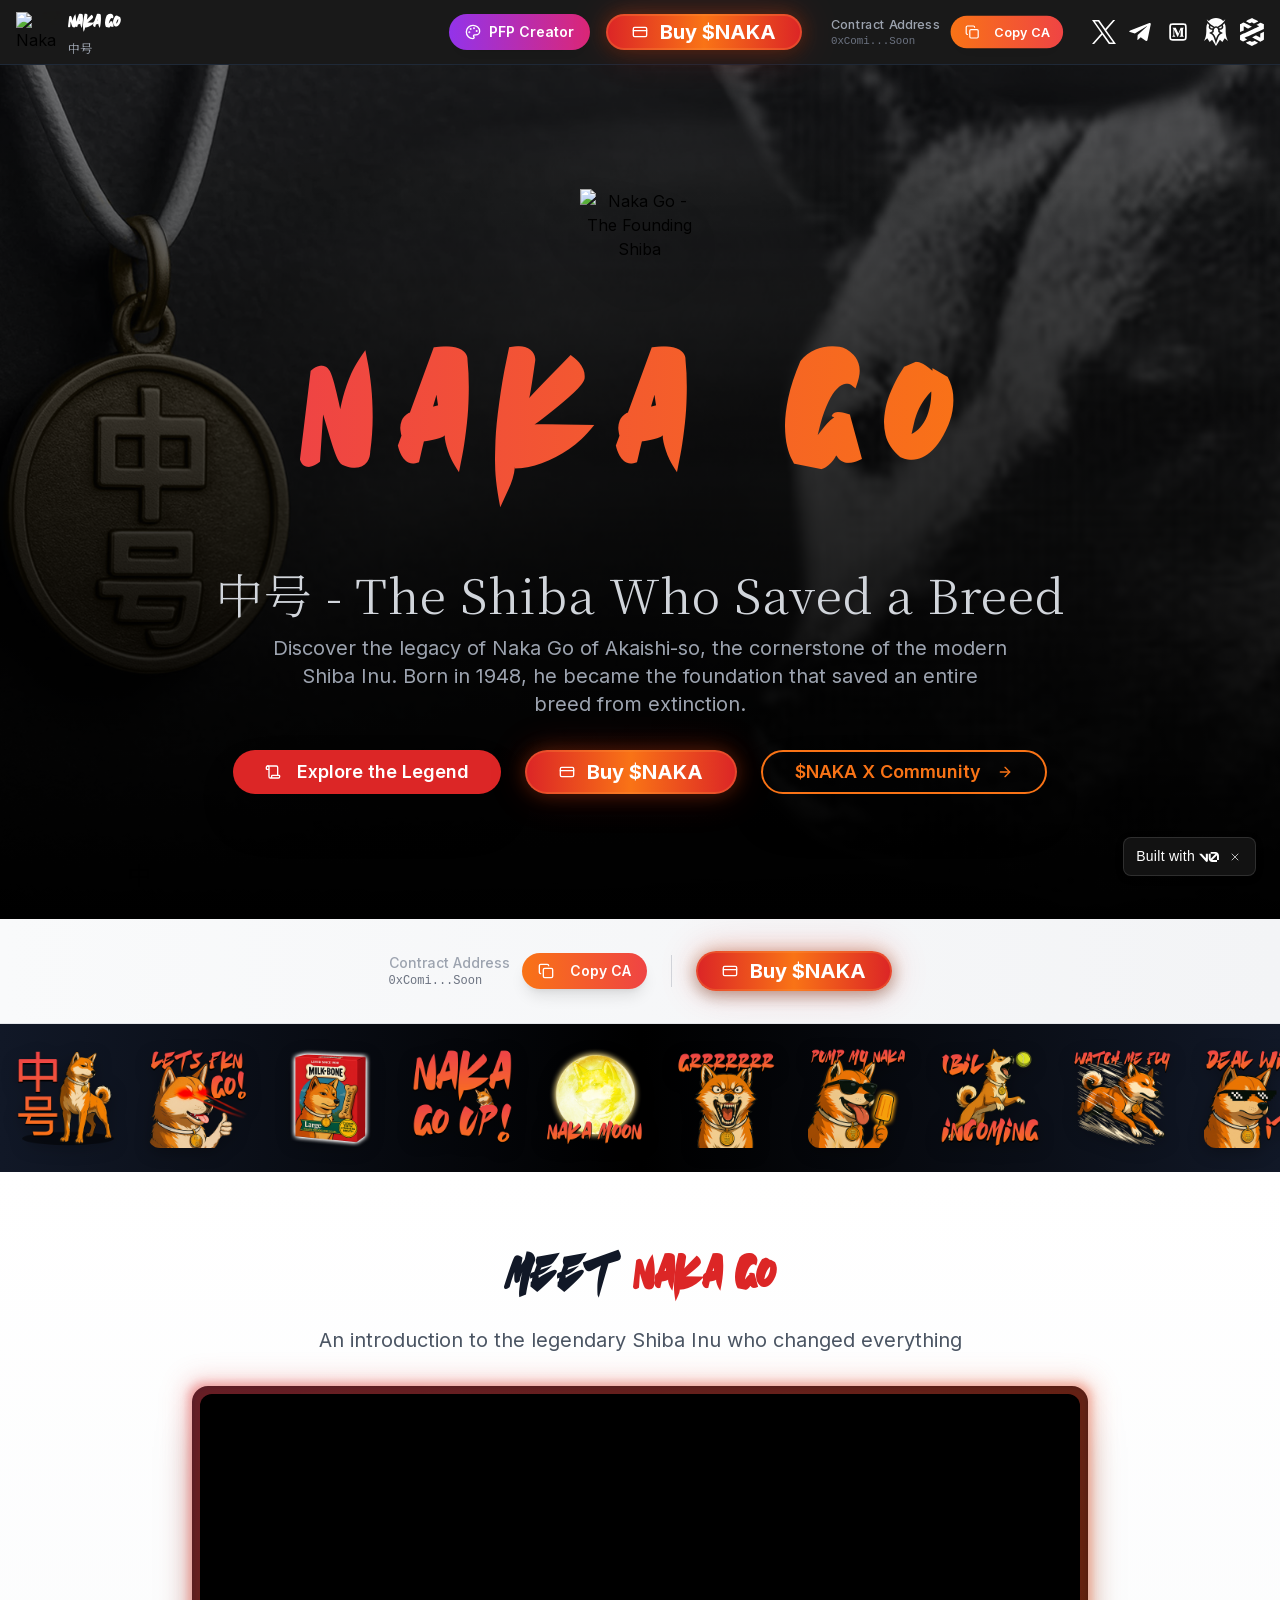
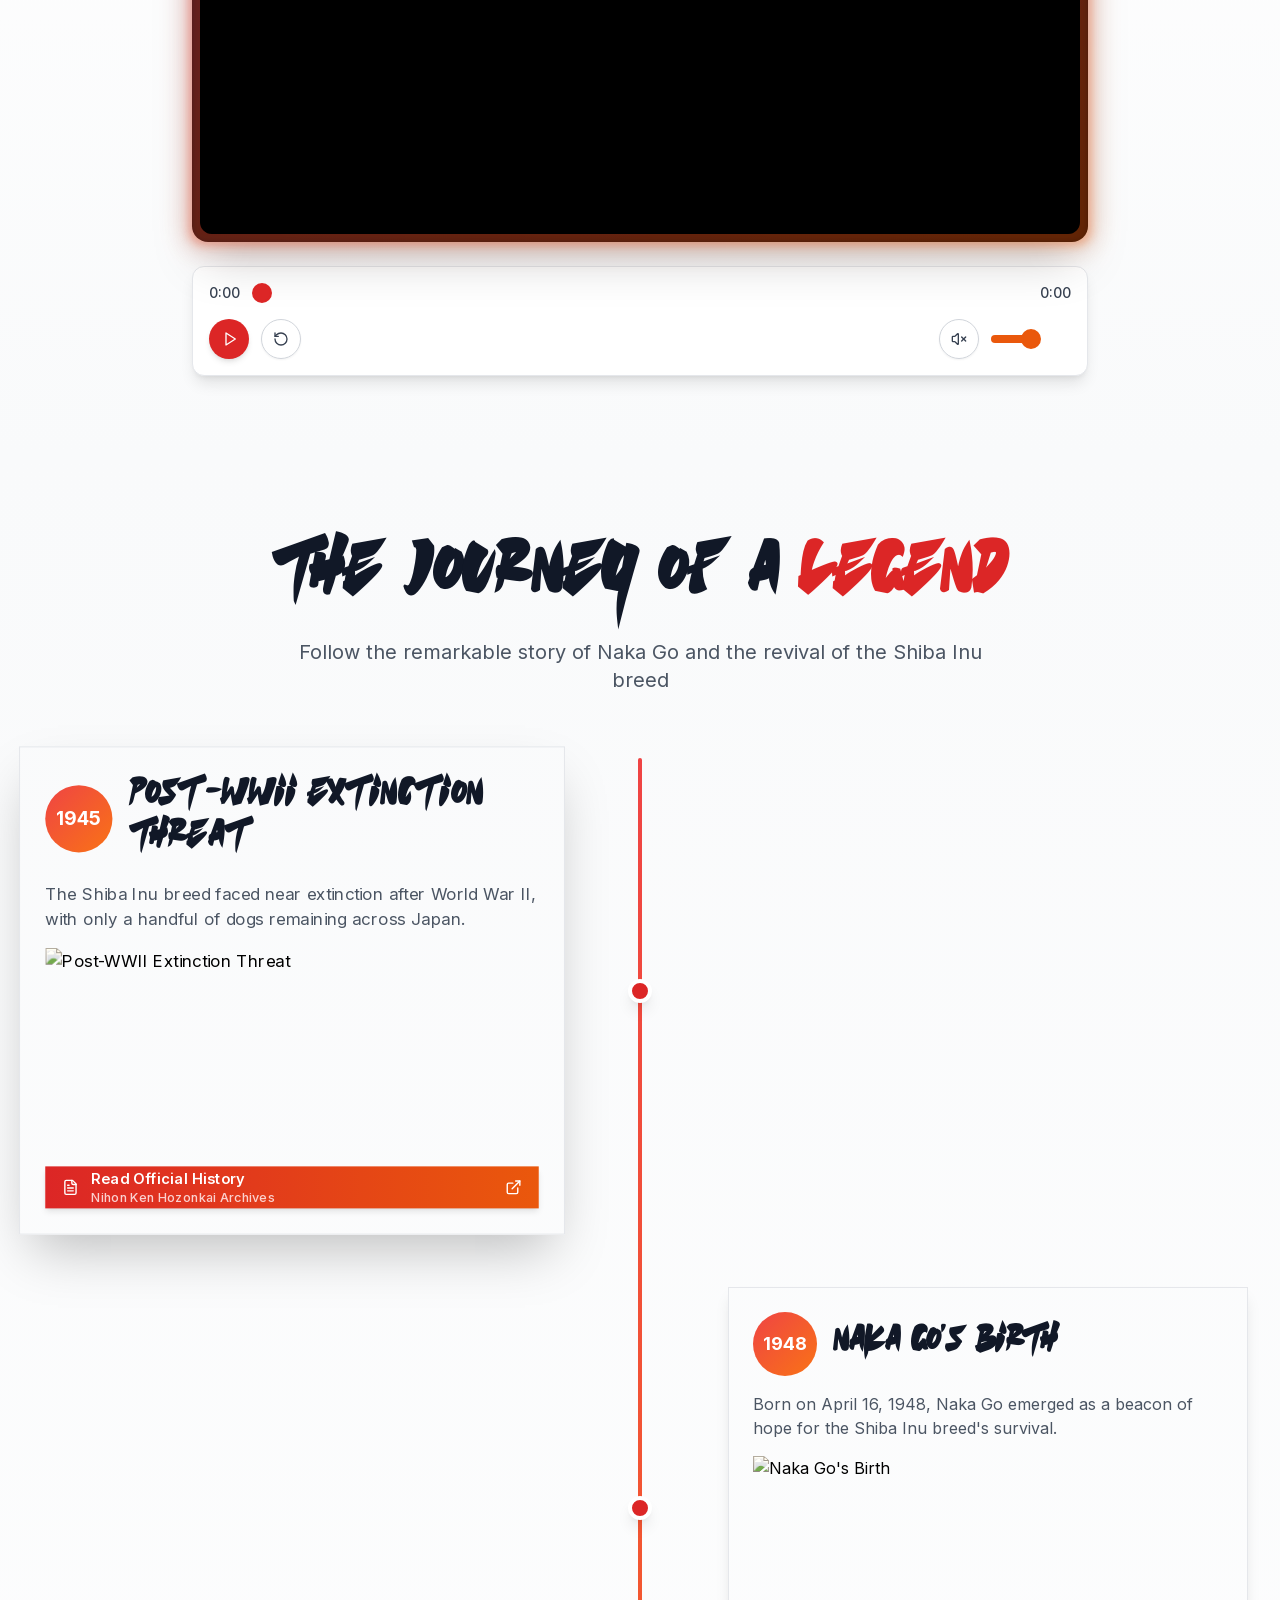
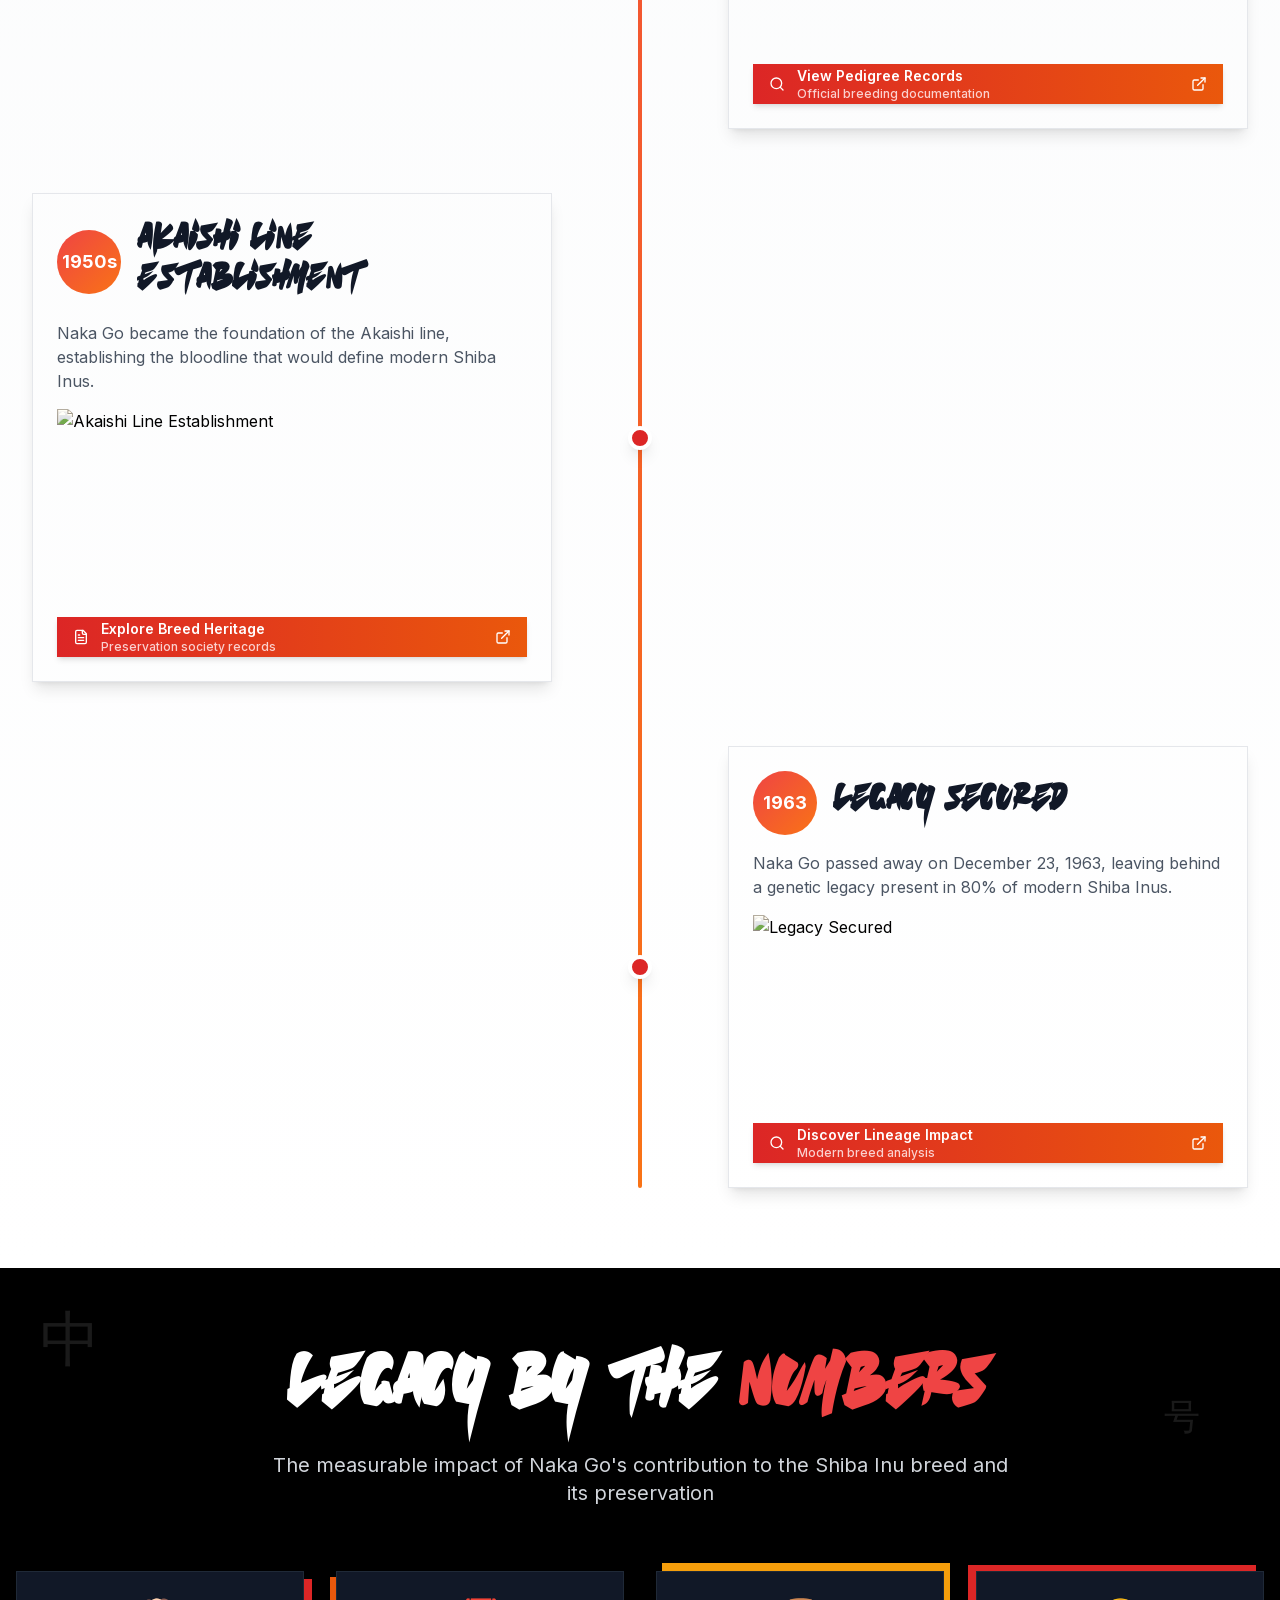
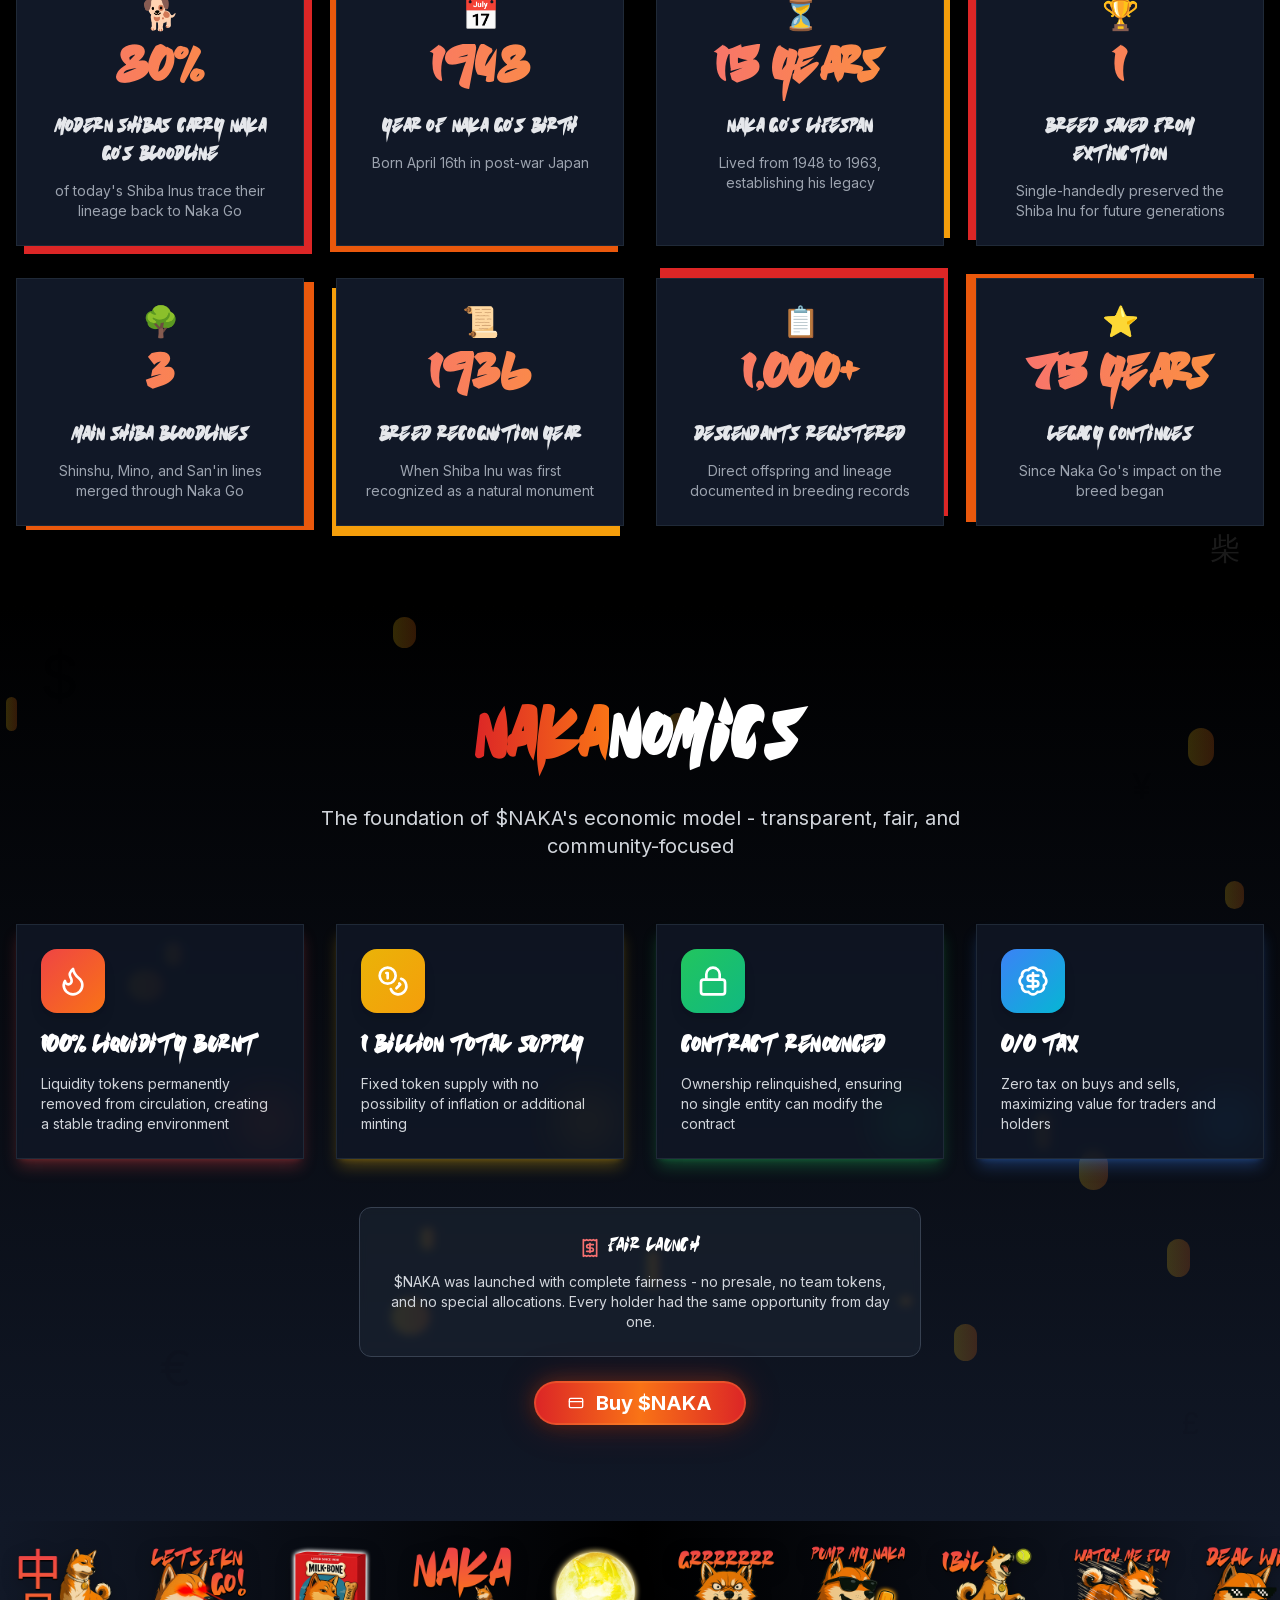
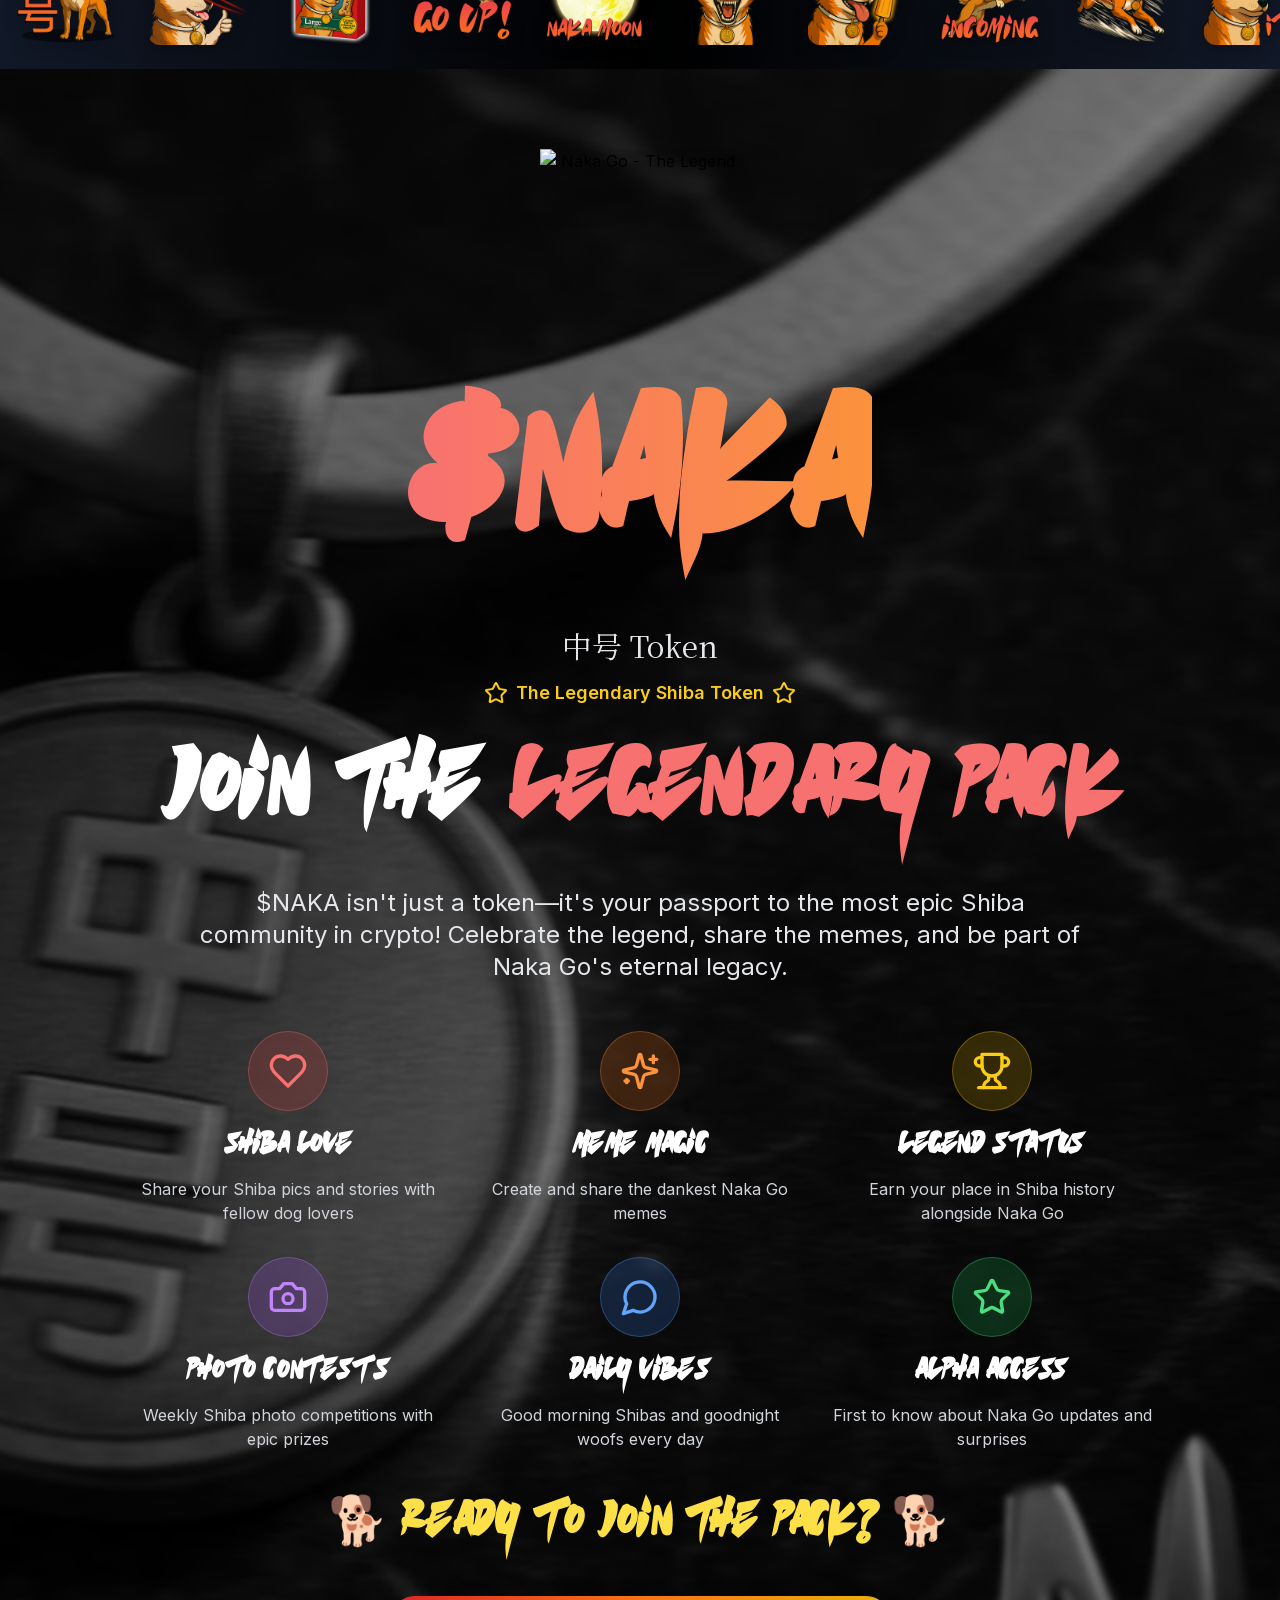
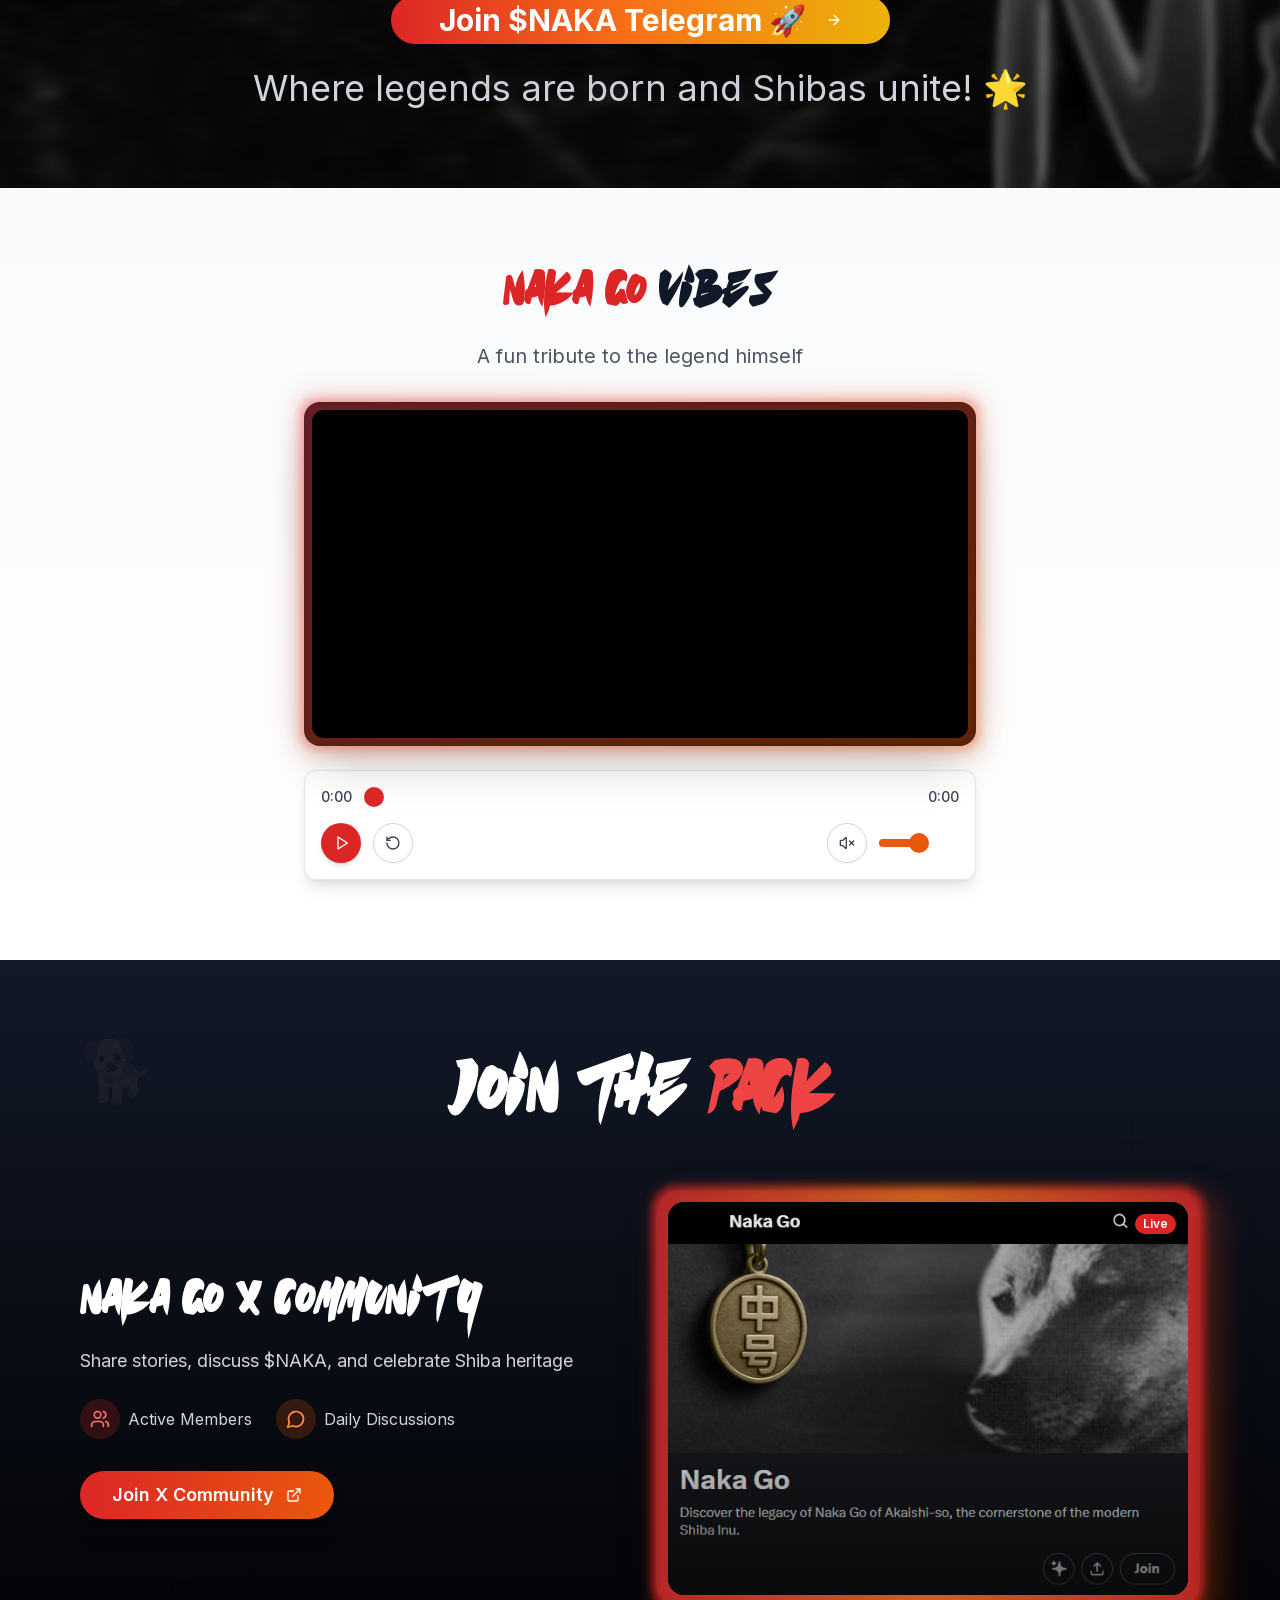
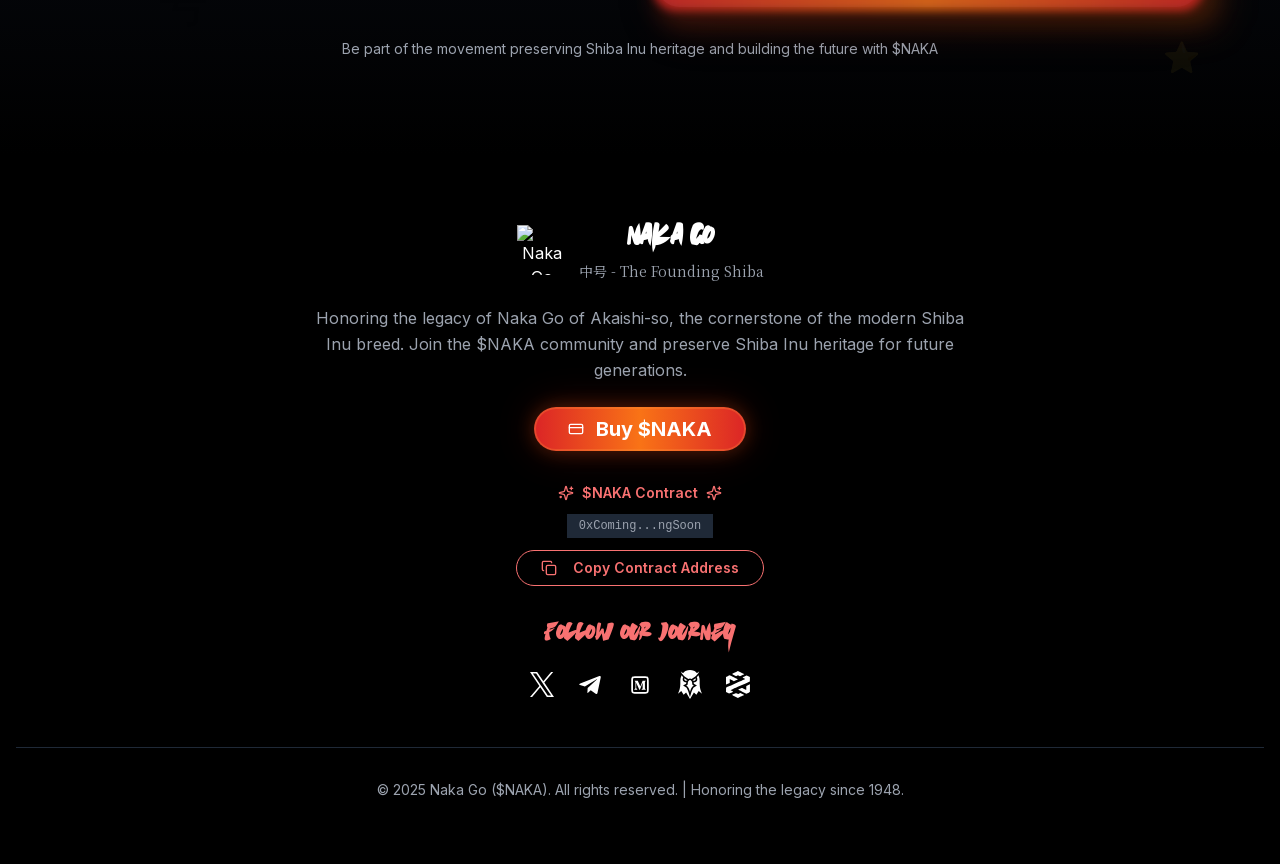
==== commit 17c389dd: "." ====
--- a/index.html
+++ b/index.html
@@ -301,7 +301,7 @@
                 rel="noopener noreferrer"
                 class="transition-all duration-200 hover:scale-110 hover:text-green-400"
                 title="DexScreener"
-                href="https://dexscreener.com/ethereum/0x8d345583c9289d69d4a55797ccadc5a1ea150a44"
+                href="https://dexscreener.com/ethereum/0xPairComingSoon"
                 ><img
                   alt="DexScreener"
                   loading="lazy"
@@ -317,7 +317,7 @@
                 rel="noopener noreferrer"
                 class="transition-all duration-200 hover:scale-110 hover:text-purple-400"
                 title="DexTools"
-                href="https://www.dextools.io/app/en/ether/pair-explorer/0x8d345583c9289d69d4a55797ccadc5a1ea150a44"
+                href="https://www.dextools.io/app/en/ether/pair-explorer/0xPairComingSoon"
                 ><img
                   alt="DexTools"
                   loading="lazy"
@@ -2885,7 +2885,7 @@
                         rel="noopener noreferrer"
                         class="transition-all duration-200 hover:scale-125 hover:drop-shadow-lg hover:text-green-400"
                         title="DexScreener"
-                        href="https://dexscreener.com/ethereum/0x8d345583c9289d69d4a55797ccadc5a1ea150a44"
+                        href="https://dexscreener.com/ethereum/0xPairComingSoon"
                         ><img
                           alt="DexScreener"
                           loading="lazy"
@@ -2901,7 +2901,7 @@
                         rel="noopener noreferrer"
                         class="transition-all duration-200 hover:scale-125 hover:drop-shadow-lg hover:text-purple-400"
                         title="DexTools"
-                        href="https://www.dextools.io/app/en/ether/pair-explorer/0x8d345583c9289d69d4a55797ccadc5a1ea150a44"
+                        href="https://www.dextools.io/app/en/ether/pair-explorer/0xPairComingSoon"
                         ><img
                           alt="DexTools"
                           loading="lazy"
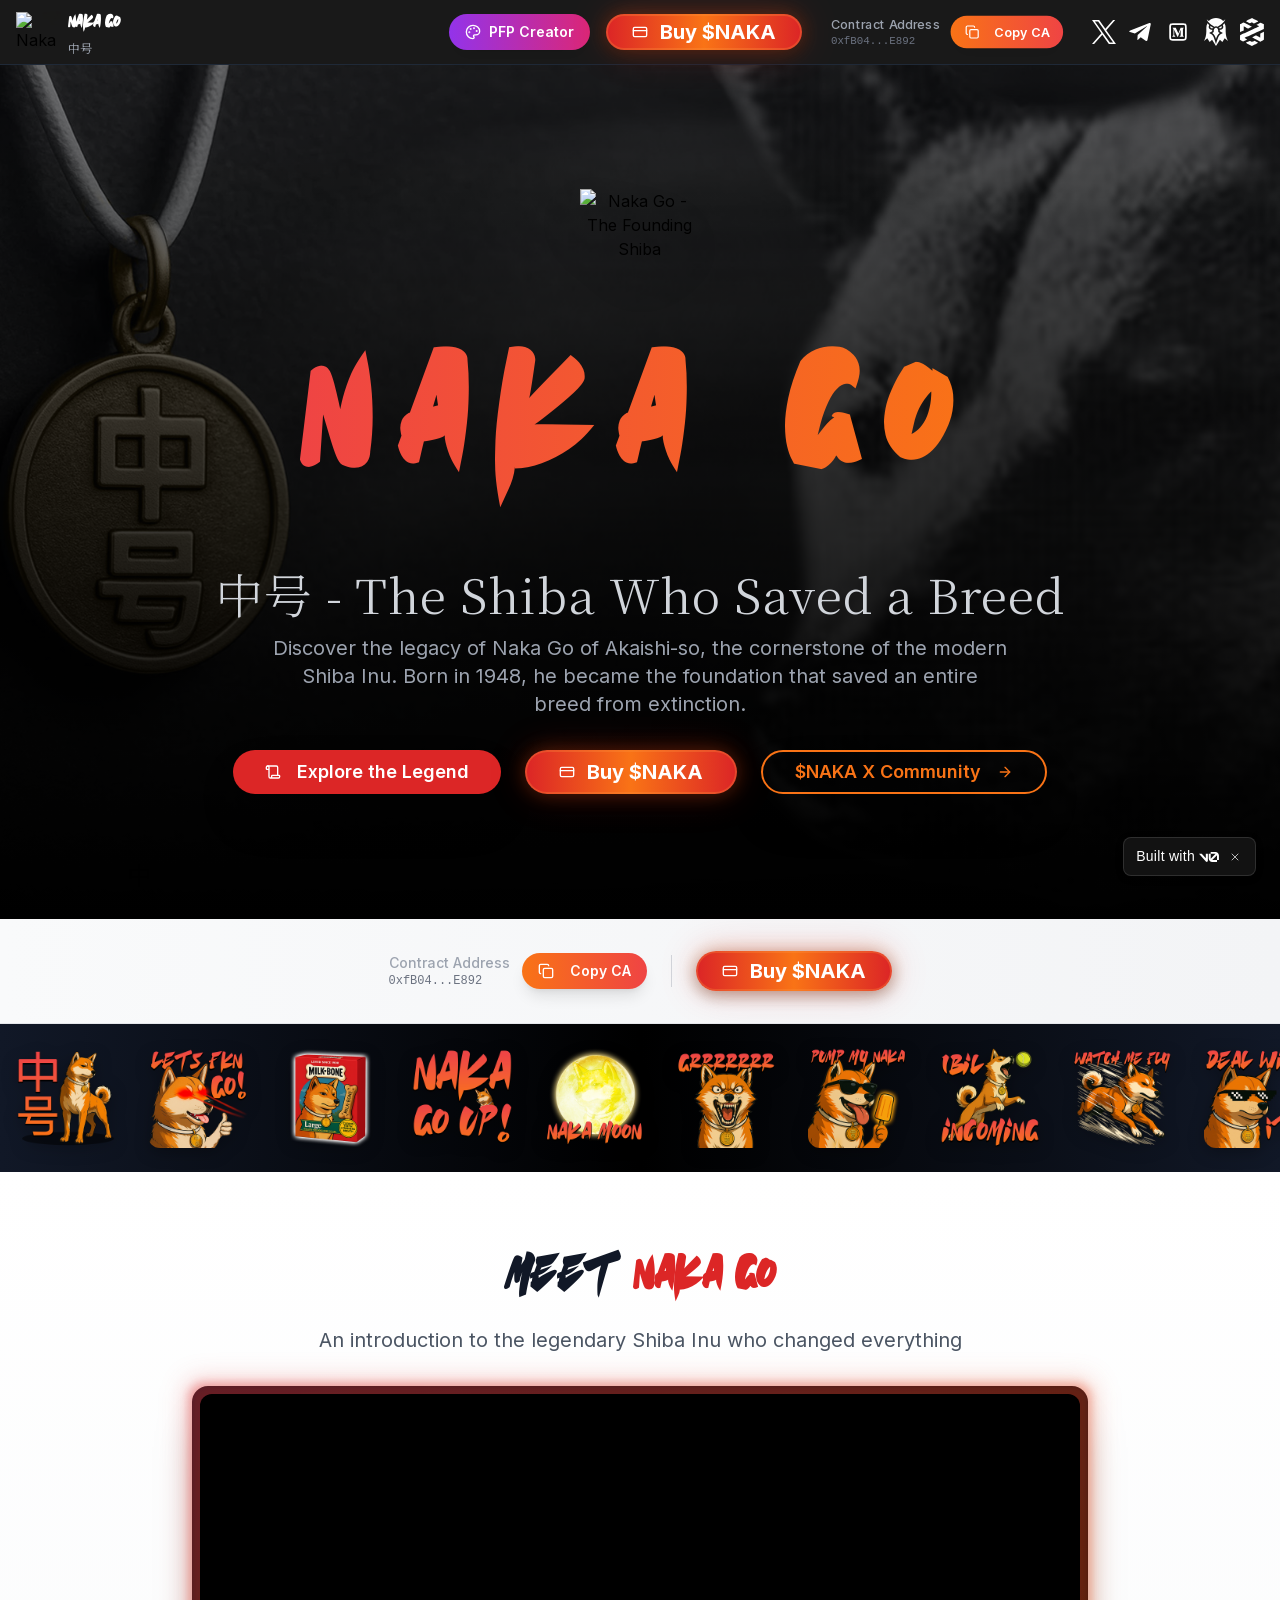
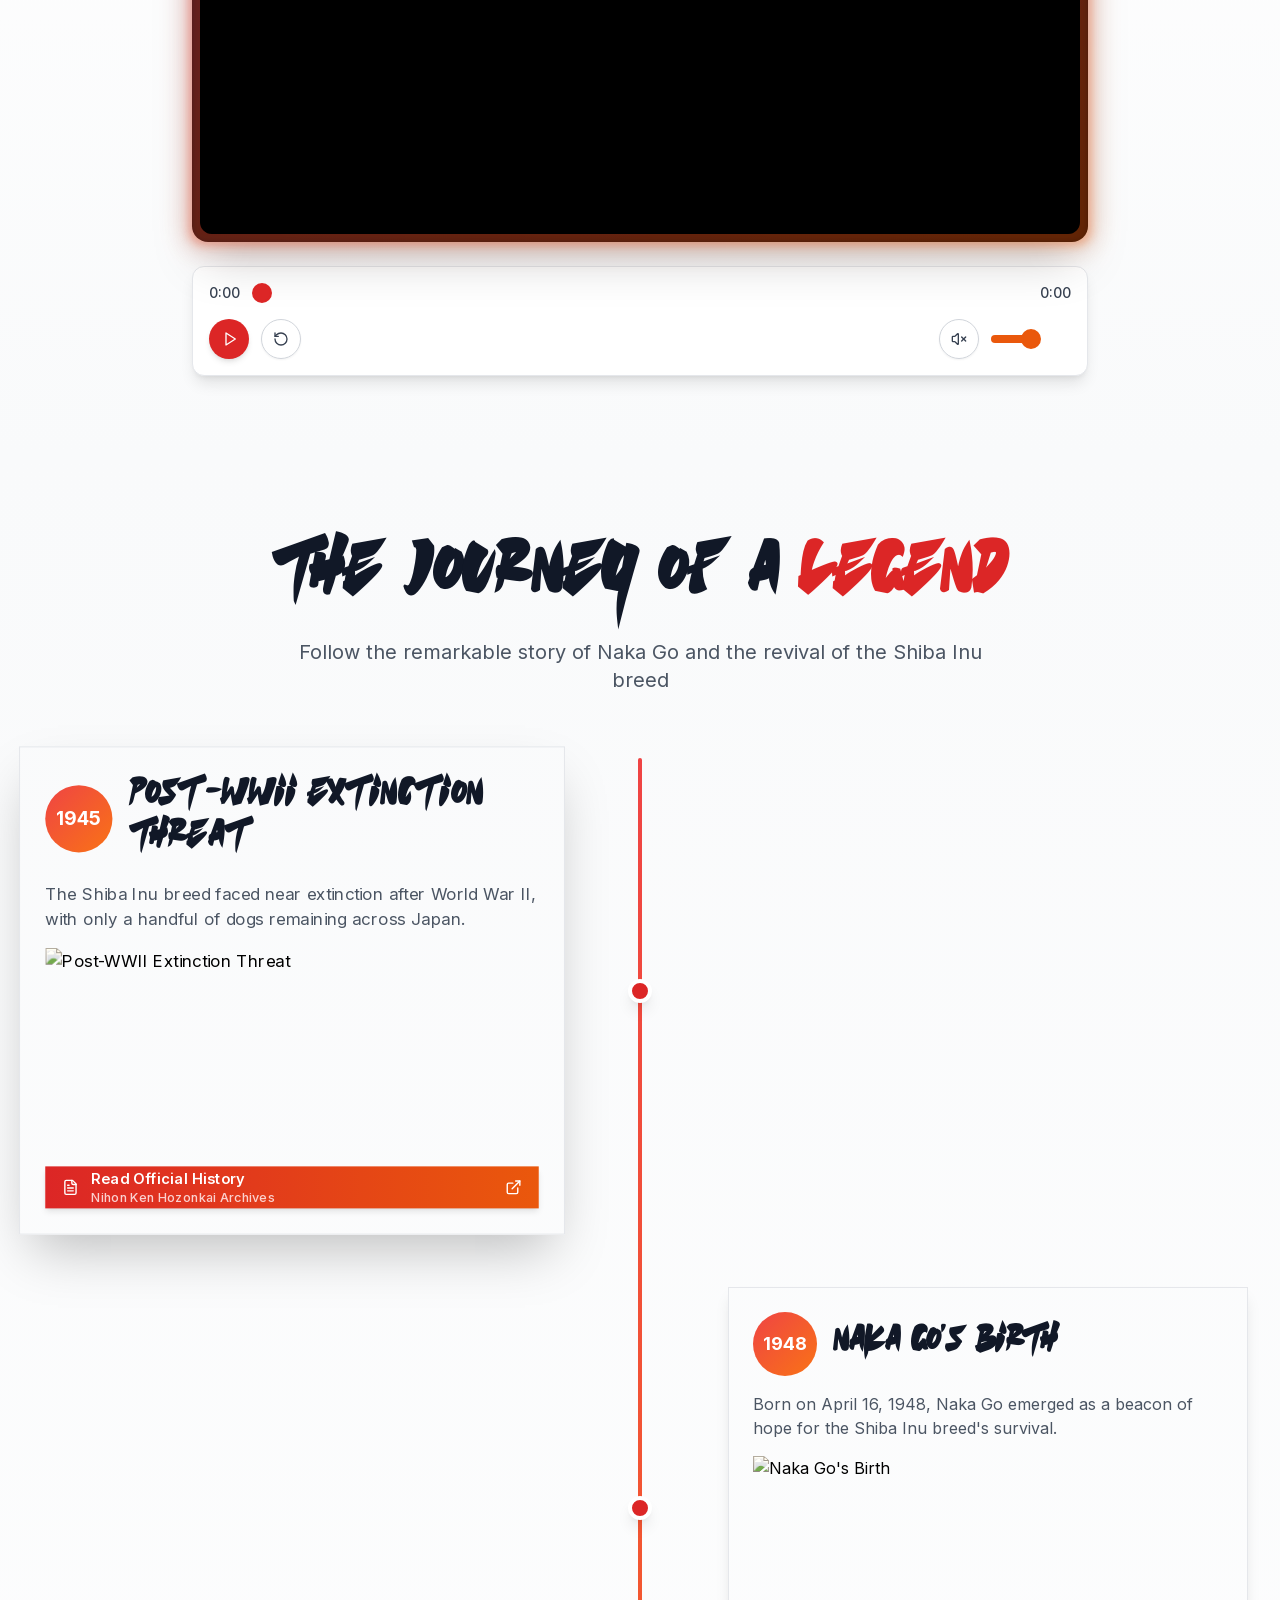
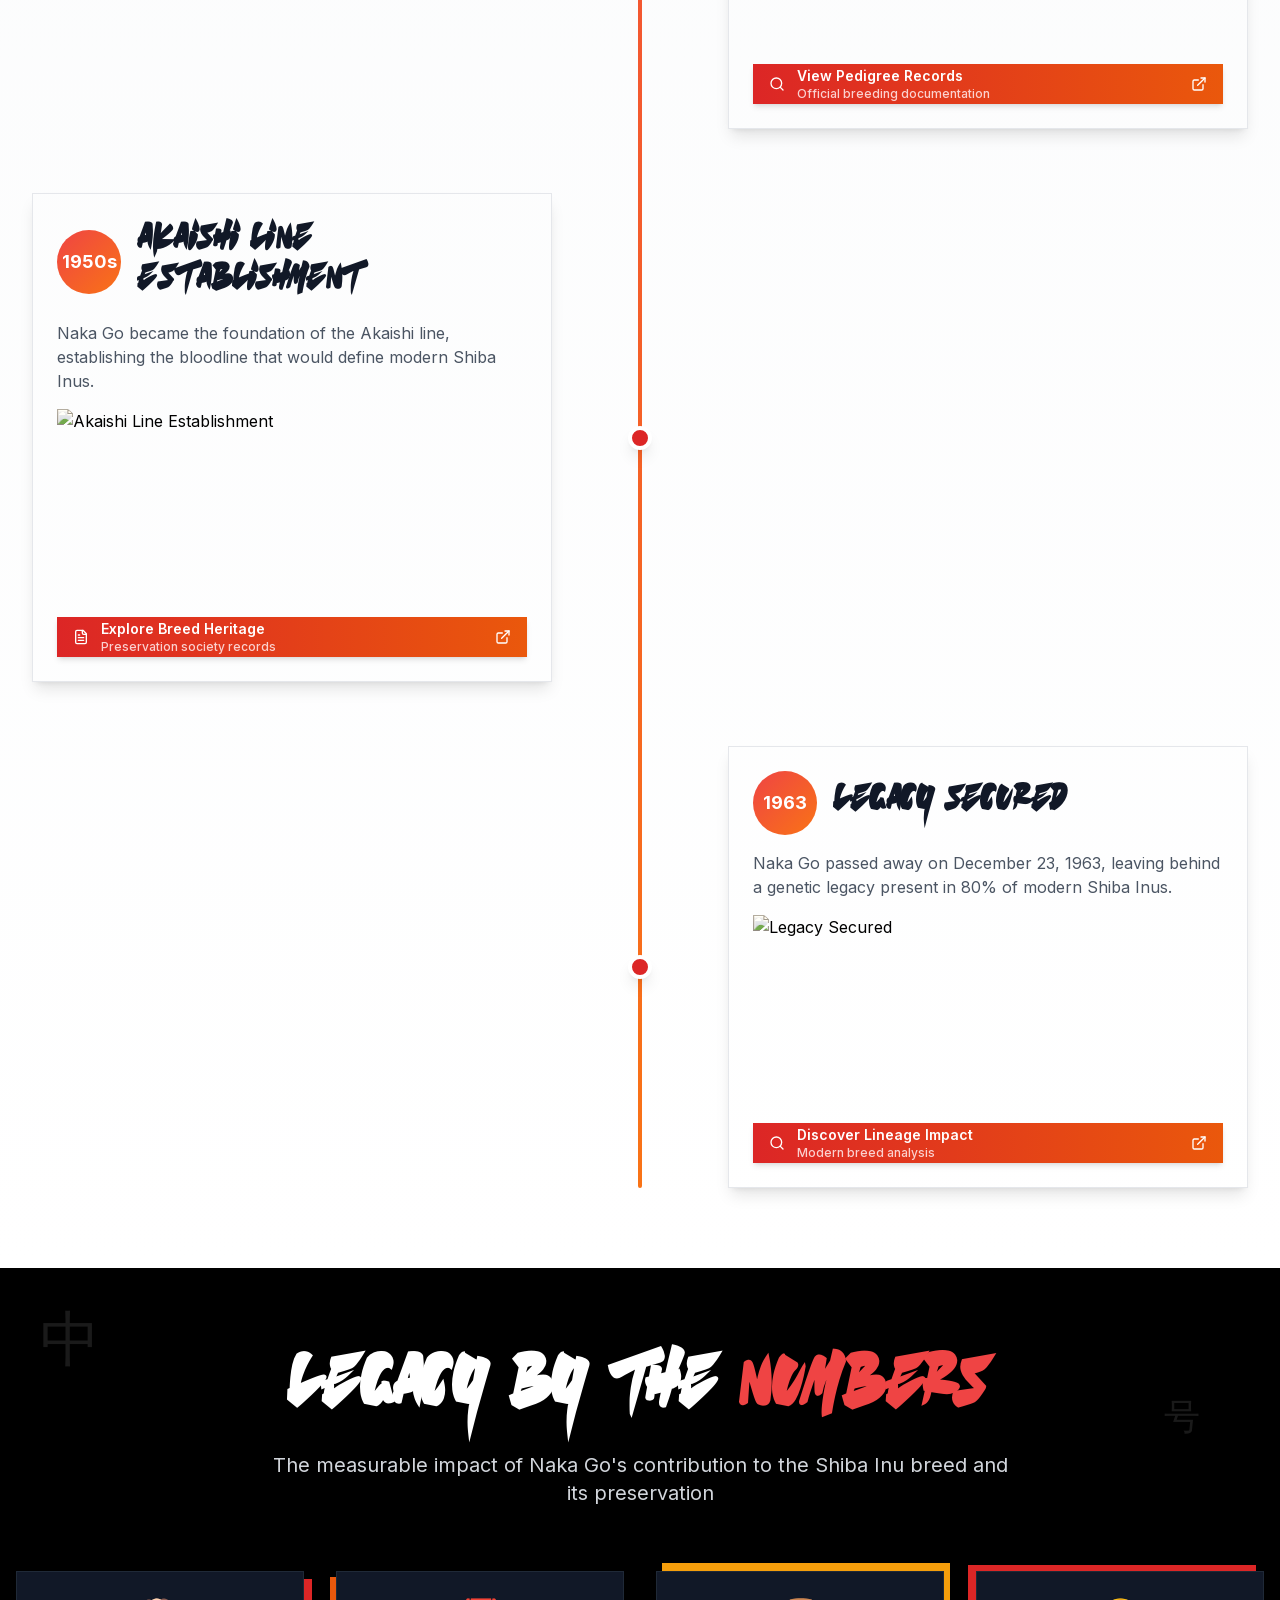
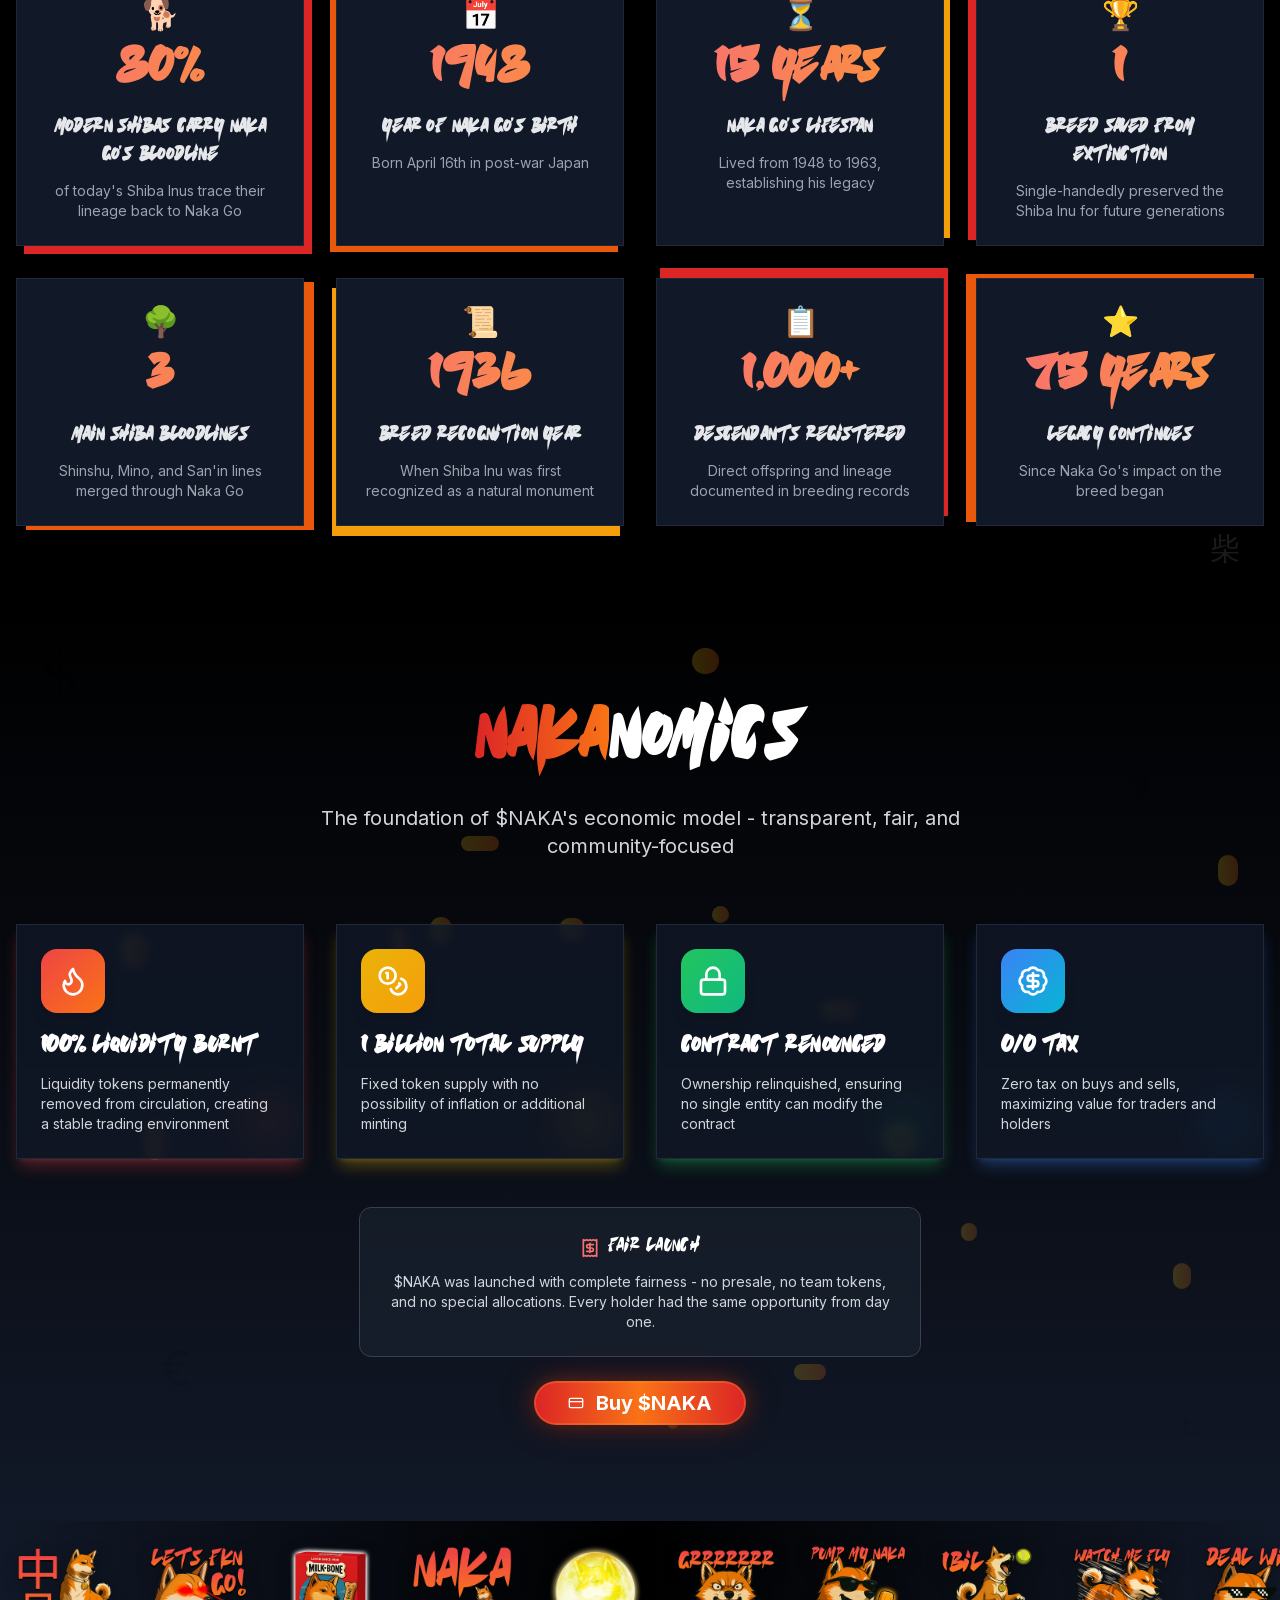
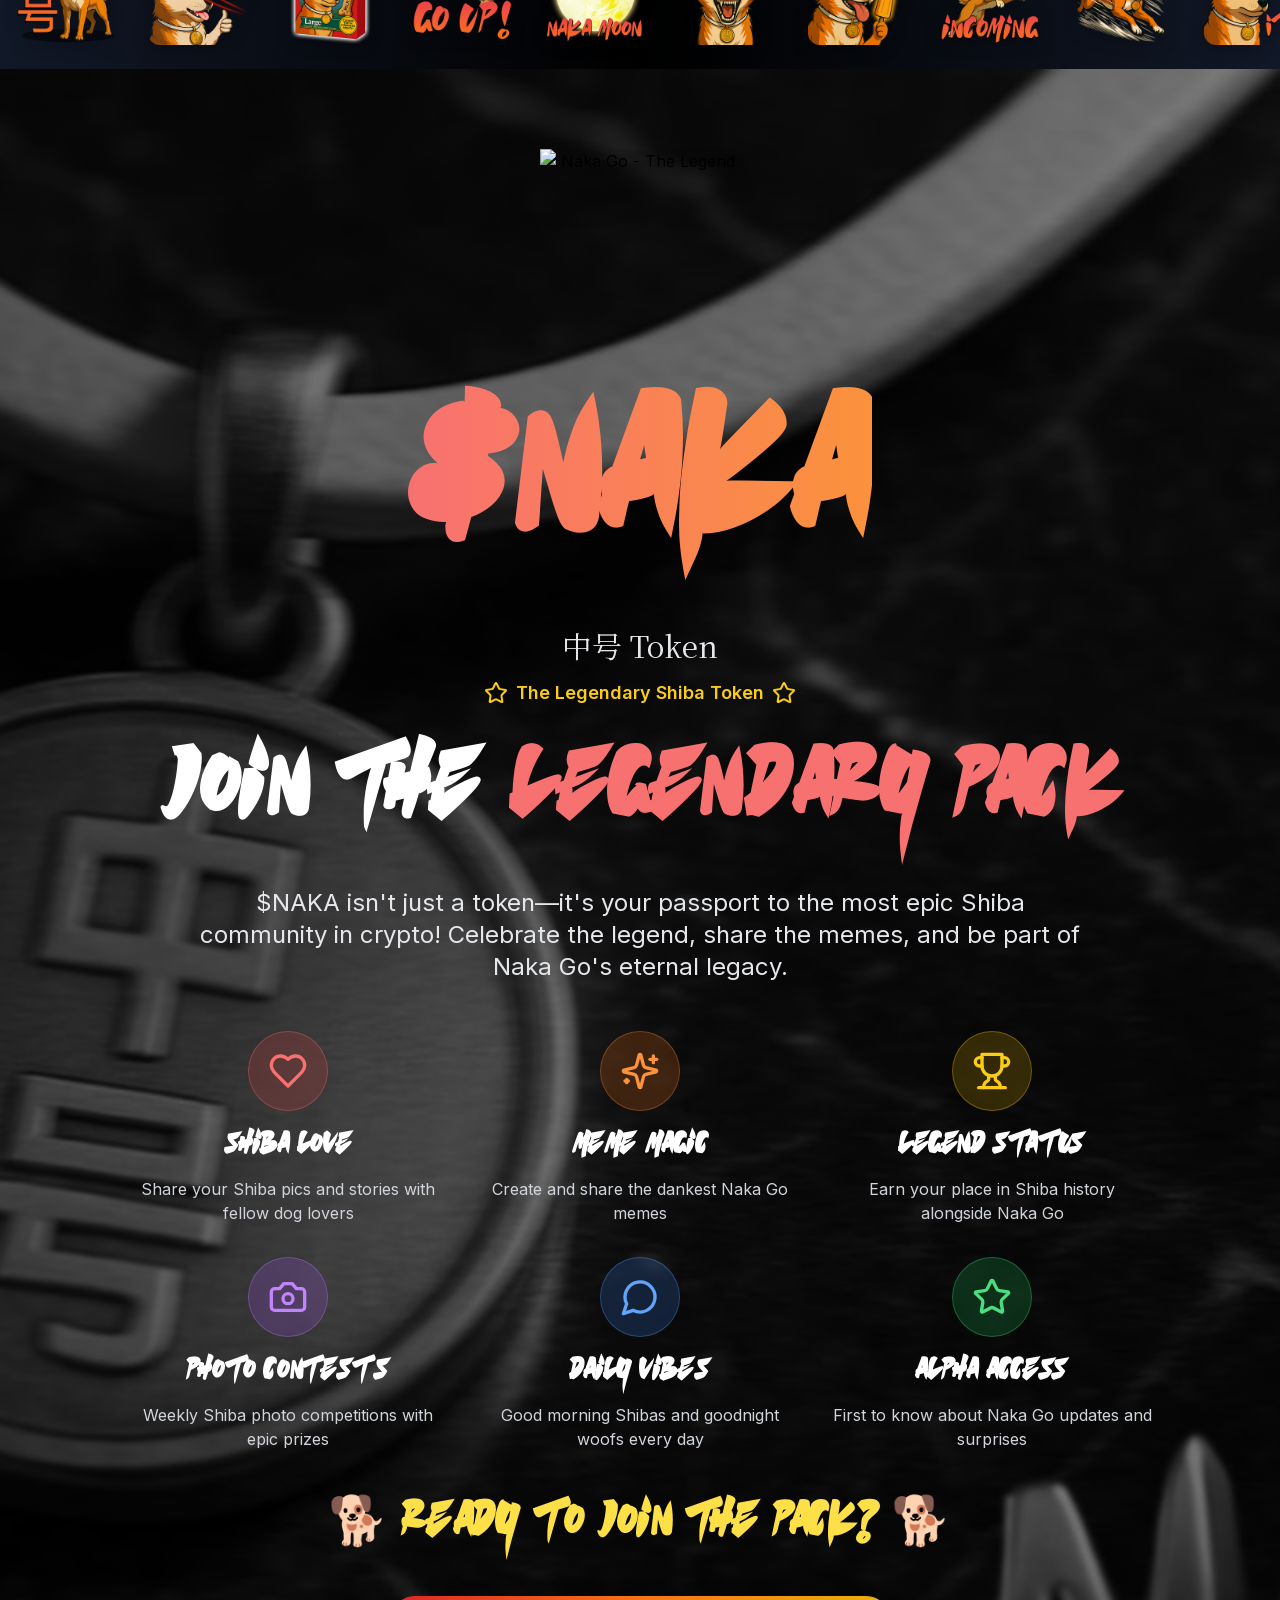
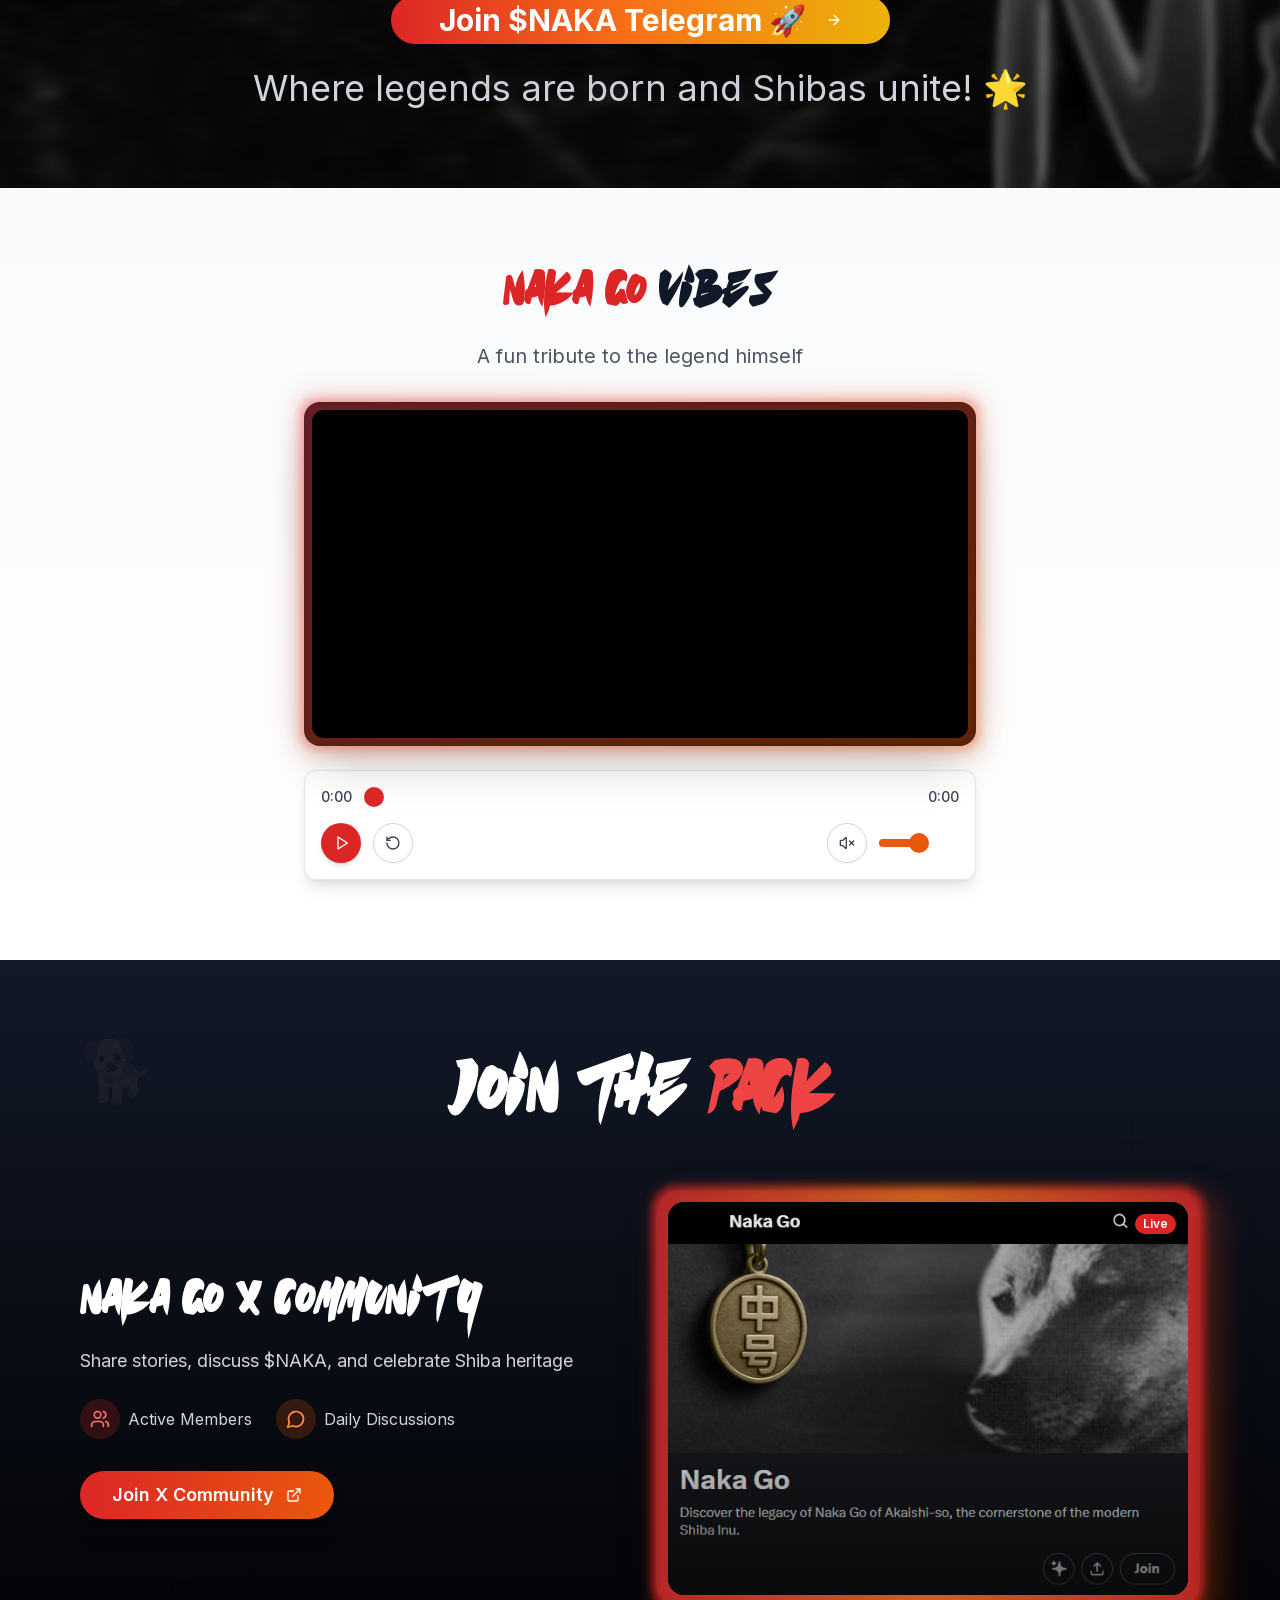
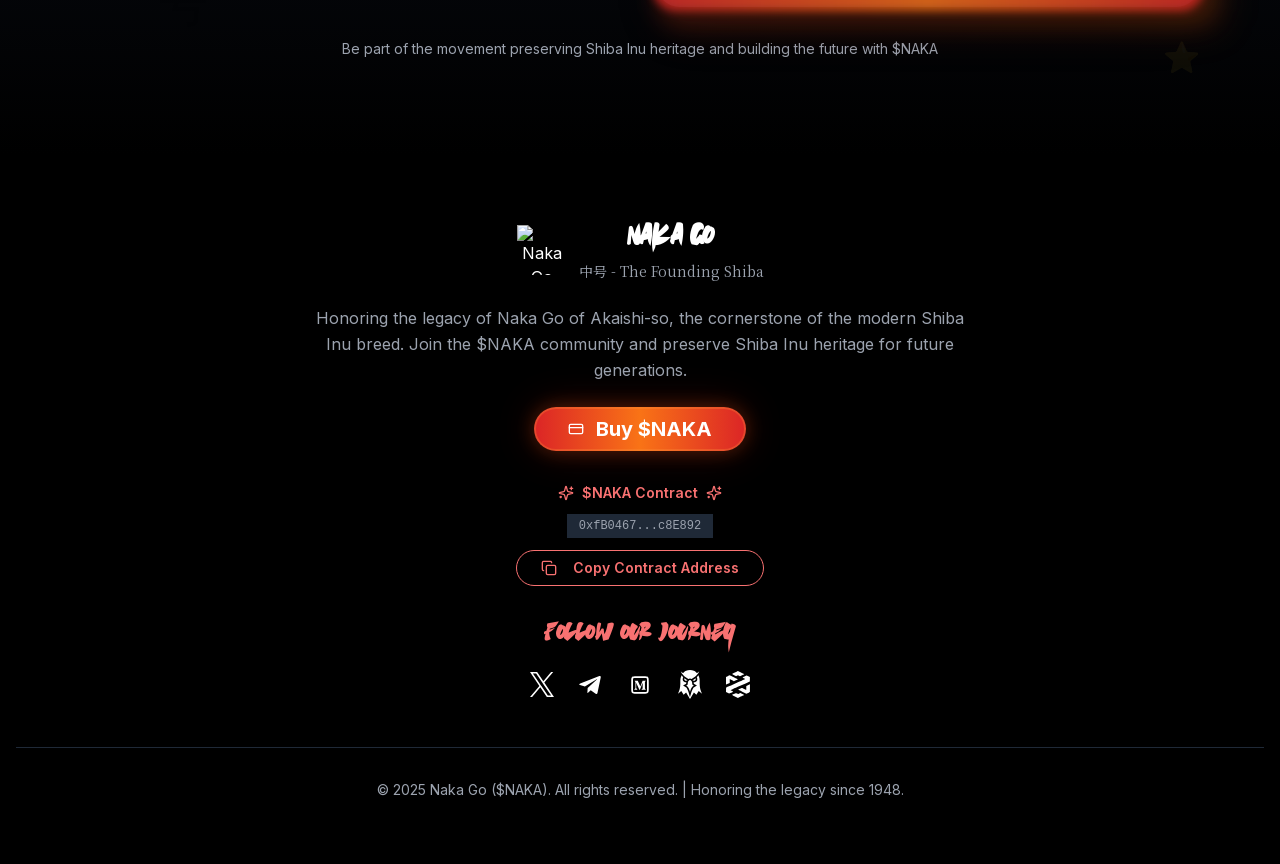
==== commit a7cb3940: "." ====
--- a/index.html
+++ b/index.html
@@ -175,7 +175,7 @@
                 ></path></svg
               ><span class="font-semibold text-sm">PFP Creator</span></a
             ><a
-              href="https://app.uniswap.org/swap?chain=mainnet&inputCurrency=NATIVE&outputCurrency=0xComingSoon"
+              href="https://app.uniswap.org/swap?chain=mainnet&inputCurrency=NATIVE&outputCurrency=0xfB046750a46F07C6B7d1ef3C211439b8cac8E892"
               target="_blank"
               rel="noopener noreferrer"
               class="inline-flex items-center justify-center gap-2 whitespace-nowrap text-sm ring-offset-background focus-visible:outline-none focus-visible:ring-2 focus-visible:ring-ring focus-visible:ring-offset-2 disabled:pointer-events-none disabled:opacity-50 [&amp;_svg]:pointer-events-none [&amp;_svg]:size-4 [&amp;_svg]:shrink-0 bg-primary hover:bg-primary/90 h-9 relative overflow-hidden bg-gradient-to-r from-red-600 via-orange-500 to-red-600 hover:from-red-700 hover:via-orange-600 hover:to-red-700 text-white font-bold border-2 border-orange-400/30 shadow-lg hover:shadow-xl transform hover:scale-105 transition-all duration-300 group rounded-full px-4 py-2 flex items-center gap-3 px-6 py-3 relative z-10"
@@ -441,7 +441,7 @@
                   ></path></svg
                 >Explore the Legend</a
               ><a
-                href="https://app.uniswap.org/swap?chain=mainnet&inputCurrency=NATIVE&outputCurrency=0xComingSoon"
+                href="https://app.uniswap.org/swap?chain=mainnet&inputCurrency=NATIVE&outputCurrency=0xfB046750a46F07C6B7d1ef3C211439b8cac8E892"
                 target="_blank"
                 rel="noopener noreferrer"
                 class="inline-flex items-center justify-center gap-2 whitespace-nowrap text-sm ring-offset-background focus-visible:outline-none focus-visible:ring-2 focus-visible:ring-ring focus-visible:ring-offset-2 disabled:pointer-events-none disabled:opacity-50 [&amp;_svg]:pointer-events-none [&amp;_svg]:size-4 [&amp;_svg]:shrink-0 bg-primary hover:bg-primary/90 h-11 relative overflow-hidden bg-gradient-to-r from-red-600 via-orange-500 to-red-600 hover:from-red-700 hover:via-orange-600 hover:to-red-700 text-white font-bold border-2 border-orange-400/30 shadow-lg hover:shadow-xl transform hover:scale-105 transition-all duration-300 group w-full sm:w-auto rounded-full px-6 sm:px-8 py-3 sm:py-4 flex items-center gap-3 px-6 py-3 relative z-10"
@@ -541,7 +541,7 @@
               </div>
               <div class="hidden sm:block w-px h-8 bg-gray-300"></div>
               <a
-                href="https://app.uniswap.org/swap?chain=mainnet&inputCurrency=NATIVE&outputCurrency=0xComingSoon"
+                href="https://app.uniswap.org/swap?chain=mainnet&inputCurrency=NATIVE&outputCurrency=0xfB046750a46F07C6B7d1ef3C211439b8cac8E892"
                 target="_blank"
                 rel="noopener noreferrer"
                 class="inline-flex items-center justify-center gap-2 whitespace-nowrap text-sm ring-offset-background focus-visible:outline-none focus-visible:ring-2 focus-visible:ring-ring focus-visible:ring-offset-2 disabled:pointer-events-none disabled:opacity-50 [&amp;_svg]:pointer-events-none [&amp;_svg]:size-4 [&amp;_svg]:shrink-0 bg-primary hover:bg-primary/90 h-10 px-4 py-2 relative overflow-hidden bg-gradient-to-r from-red-600 via-orange-500 to-red-600 hover:from-red-700 hover:via-orange-600 hover:to-red-700 text-white font-bold border-2 border-orange-400/30 shadow-lg hover:shadow-xl transform hover:scale-105 transition-all duration-300 group rounded-full flex items-center gap-3 px-6 py-3 relative z-10"
@@ -1943,7 +1943,7 @@
               </div>
               <div class="jsx-7ab43ab3bb8ab265 flex justify-center">
                 <a
-                  href="https://app.uniswap.org/swap?chain=mainnet&inputCurrency=NATIVE&outputCurrency=0xComingSoon"
+                  href="https://app.uniswap.org/swap?chain=mainnet&inputCurrency=NATIVE&outputCurrency=0xfB046750a46F07C6B7d1ef3C211439b8cac8E892"
                   target="_blank"
                   rel="noopener noreferrer"
                   class="inline-flex items-center justify-center gap-2 whitespace-nowrap text-sm ring-offset-background focus-visible:outline-none focus-visible:ring-2 focus-visible:ring-ring focus-visible:ring-offset-2 disabled:pointer-events-none disabled:opacity-50 [&amp;_svg]:pointer-events-none [&amp;_svg]:size-4 [&amp;_svg]:shrink-0 bg-primary hover:bg-primary/90 h-11 px-8 relative overflow-hidden bg-gradient-to-r from-red-600 via-orange-500 to-red-600 hover:from-red-700 hover:via-orange-600 hover:to-red-700 text-white font-bold border-2 border-orange-400/30 shadow-lg hover:shadow-xl transform hover:scale-105 transition-all duration-300 group rounded-full flex items-center gap-3 px-6 py-3 relative z-10"
@@ -2708,7 +2708,7 @@
                 </p>
                 <div class="mb-8">
                   <a
-                    href="https://app.uniswap.org/swap?chain=mainnet&inputCurrency=NATIVE&outputCurrency=0xComingSoon"
+                    href="https://app.uniswap.org/swap?chain=mainnet&inputCurrency=NATIVE&outputCurrency=0xfB046750a46F07C6B7d1ef3C211439b8cac8E892"
                     target="_blank"
                     rel="noopener noreferrer"
                     class="inline-flex items-center justify-center gap-2 whitespace-nowrap text-sm ring-offset-background focus-visible:outline-none focus-visible:ring-2 focus-visible:ring-ring focus-visible:ring-offset-2 disabled:pointer-events-none disabled:opacity-50 [&amp;_svg]:pointer-events-none [&amp;_svg]:size-4 [&amp;_svg]:shrink-0 bg-primary hover:bg-primary/90 h-11 px-8 relative overflow-hidden bg-gradient-to-r from-red-600 via-orange-500 to-red-600 hover:from-red-700 hover:via-orange-600 hover:to-red-700 text-white font-bold border-2 border-orange-400/30 shadow-lg hover:shadow-xl transform hover:scale-105 transition-all duration-300 group rounded-full flex items-center gap-3 px-6 py-3 relative z-10"
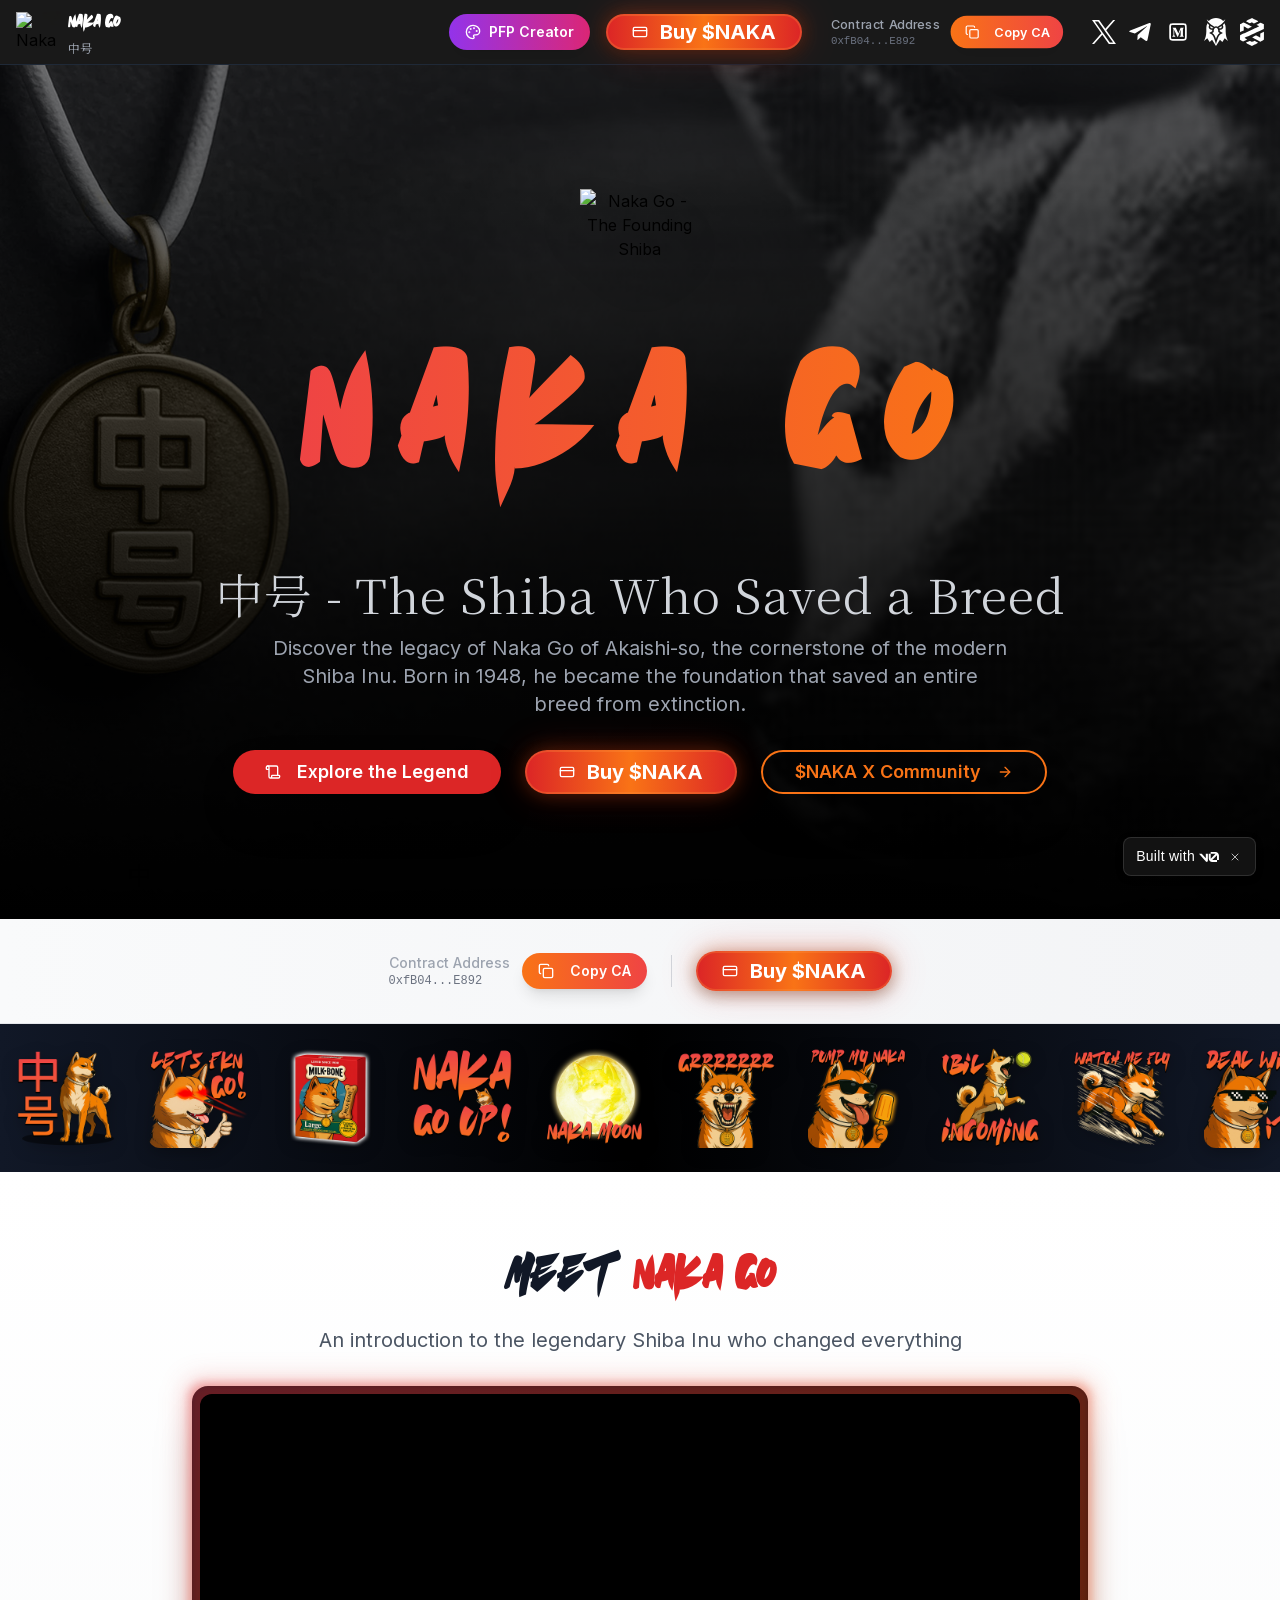
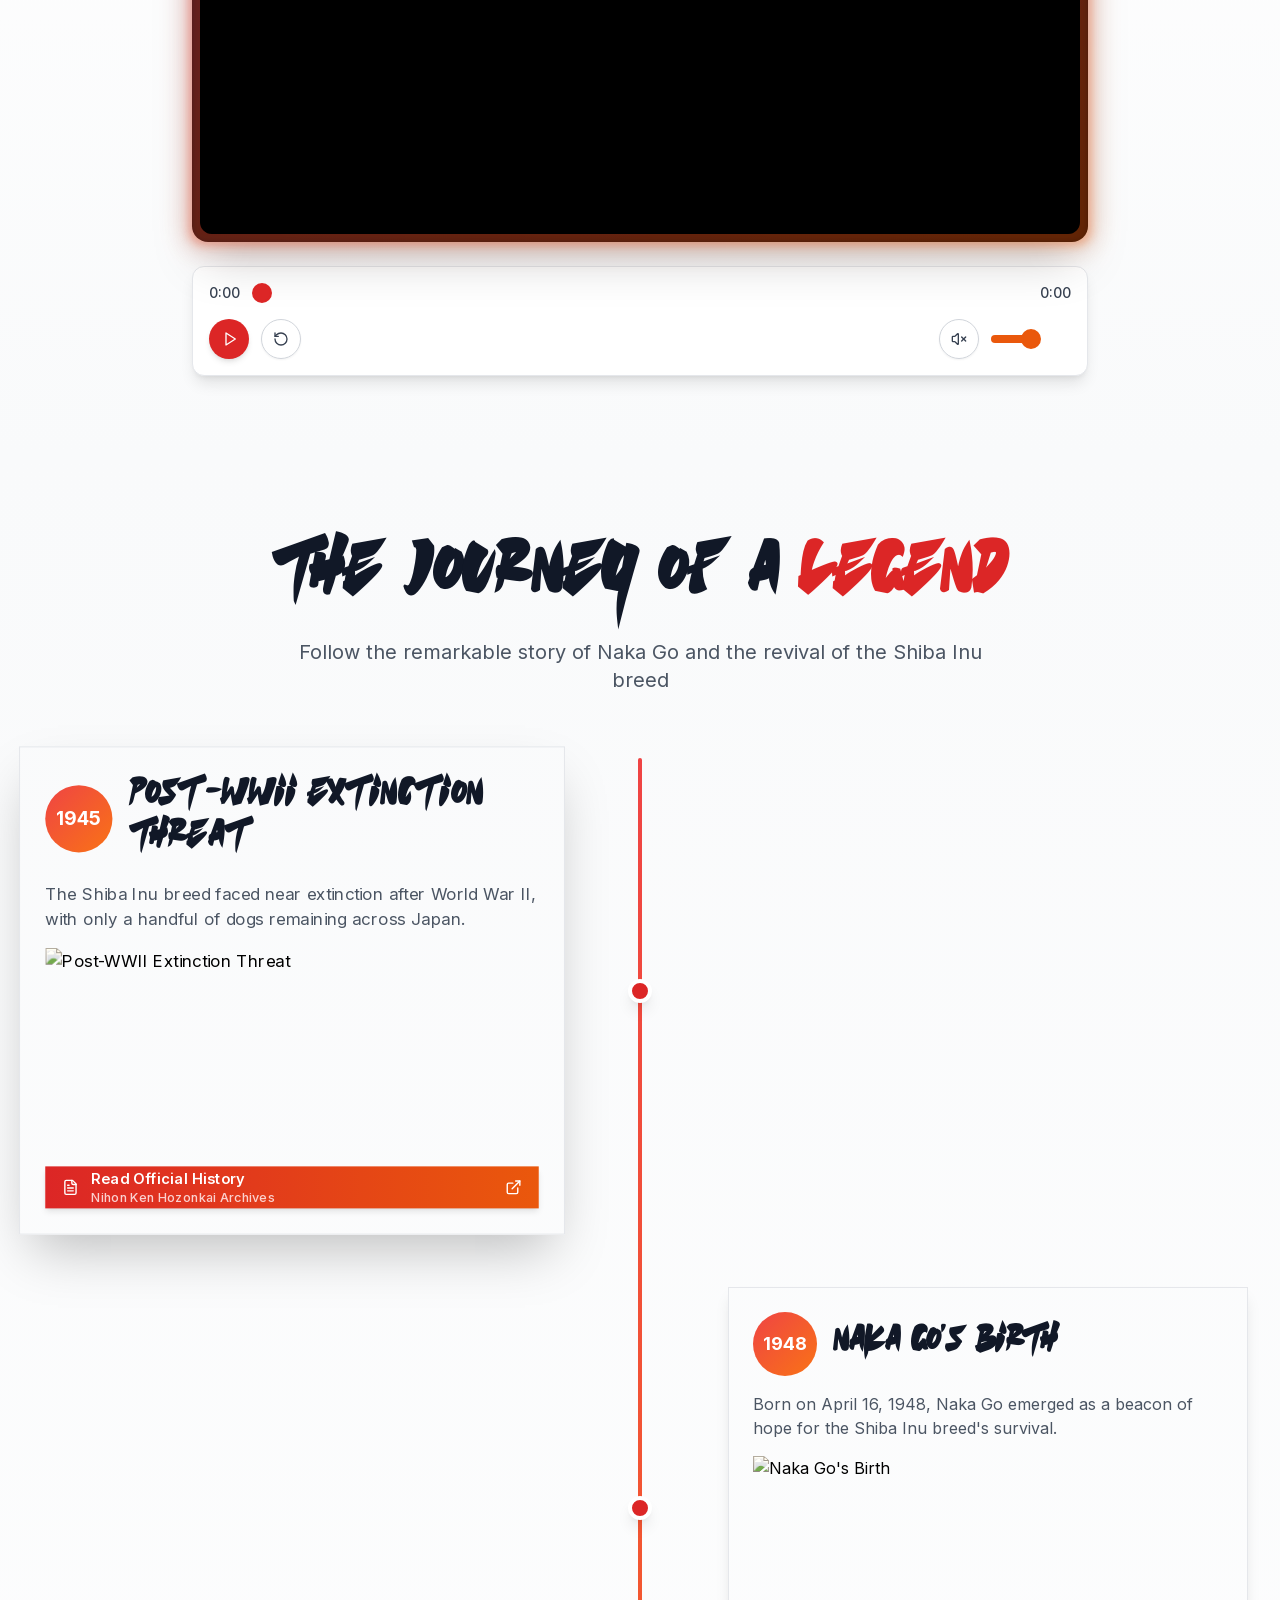
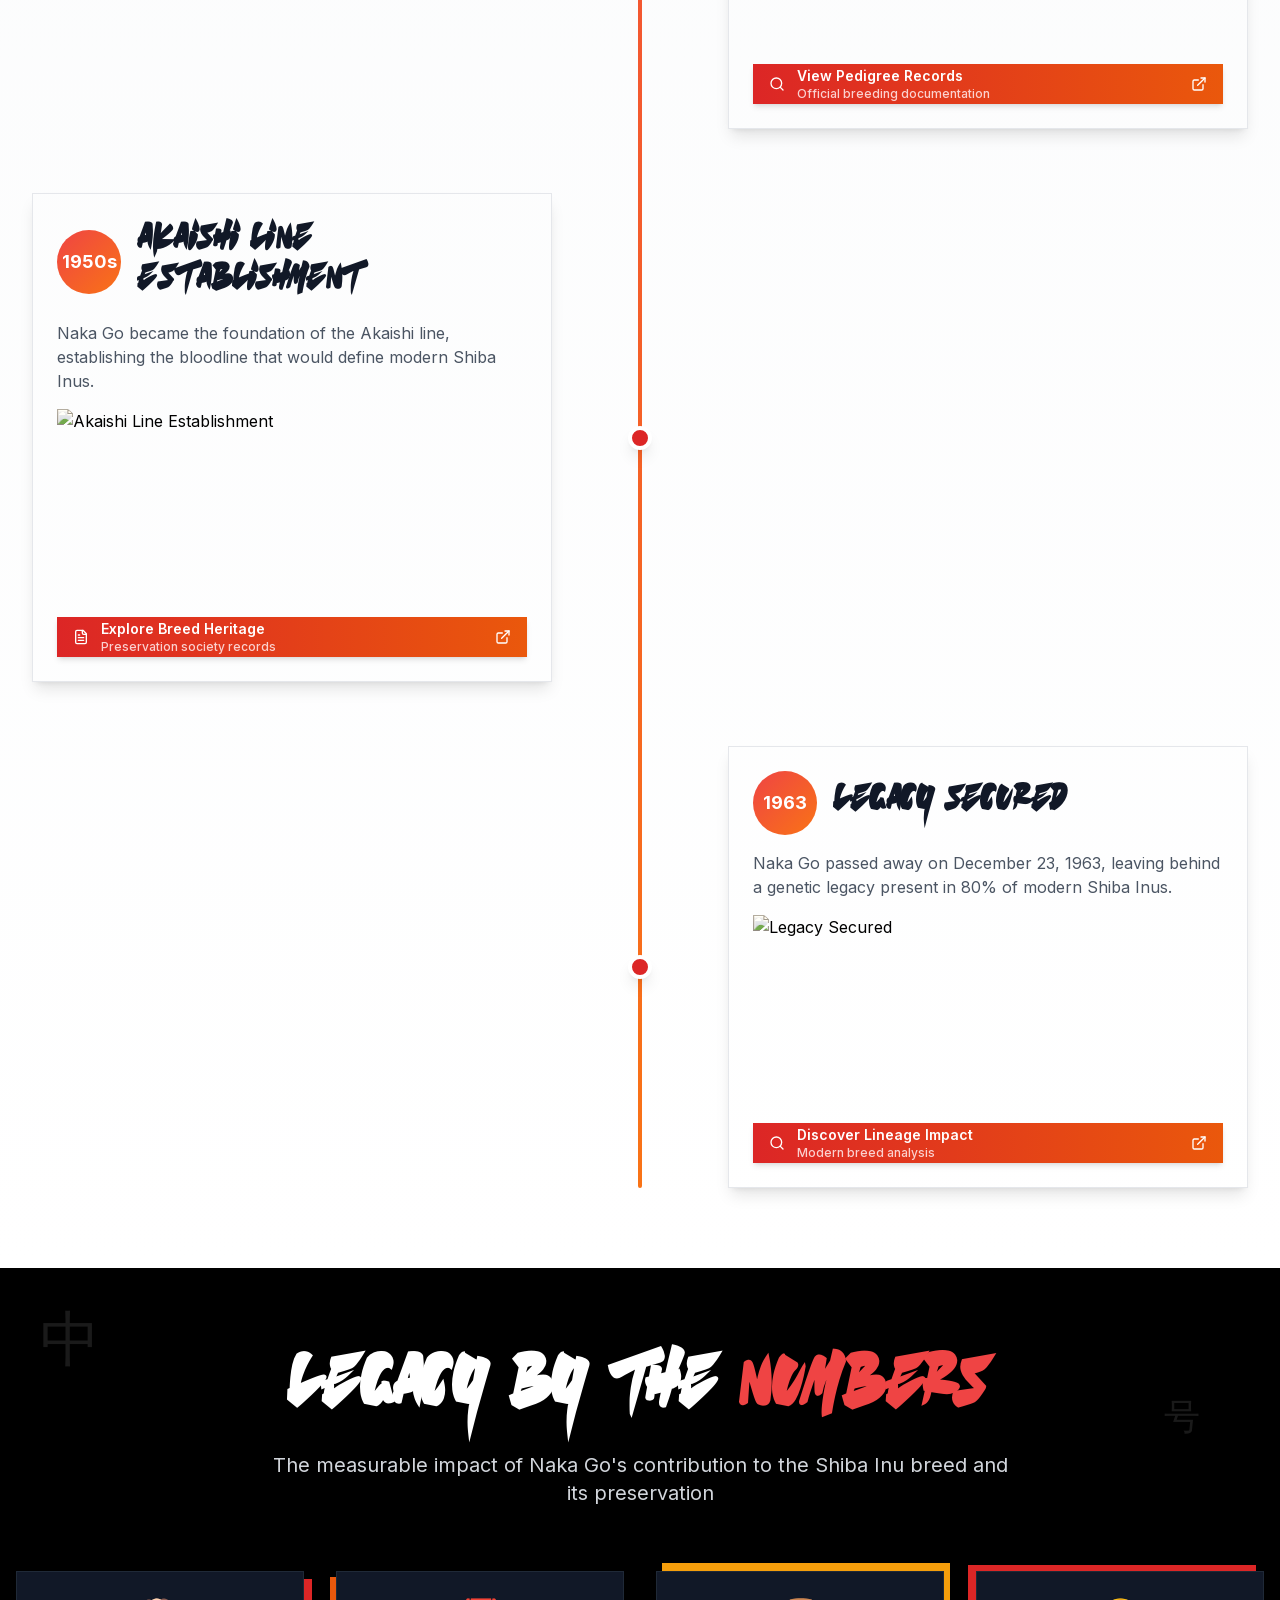
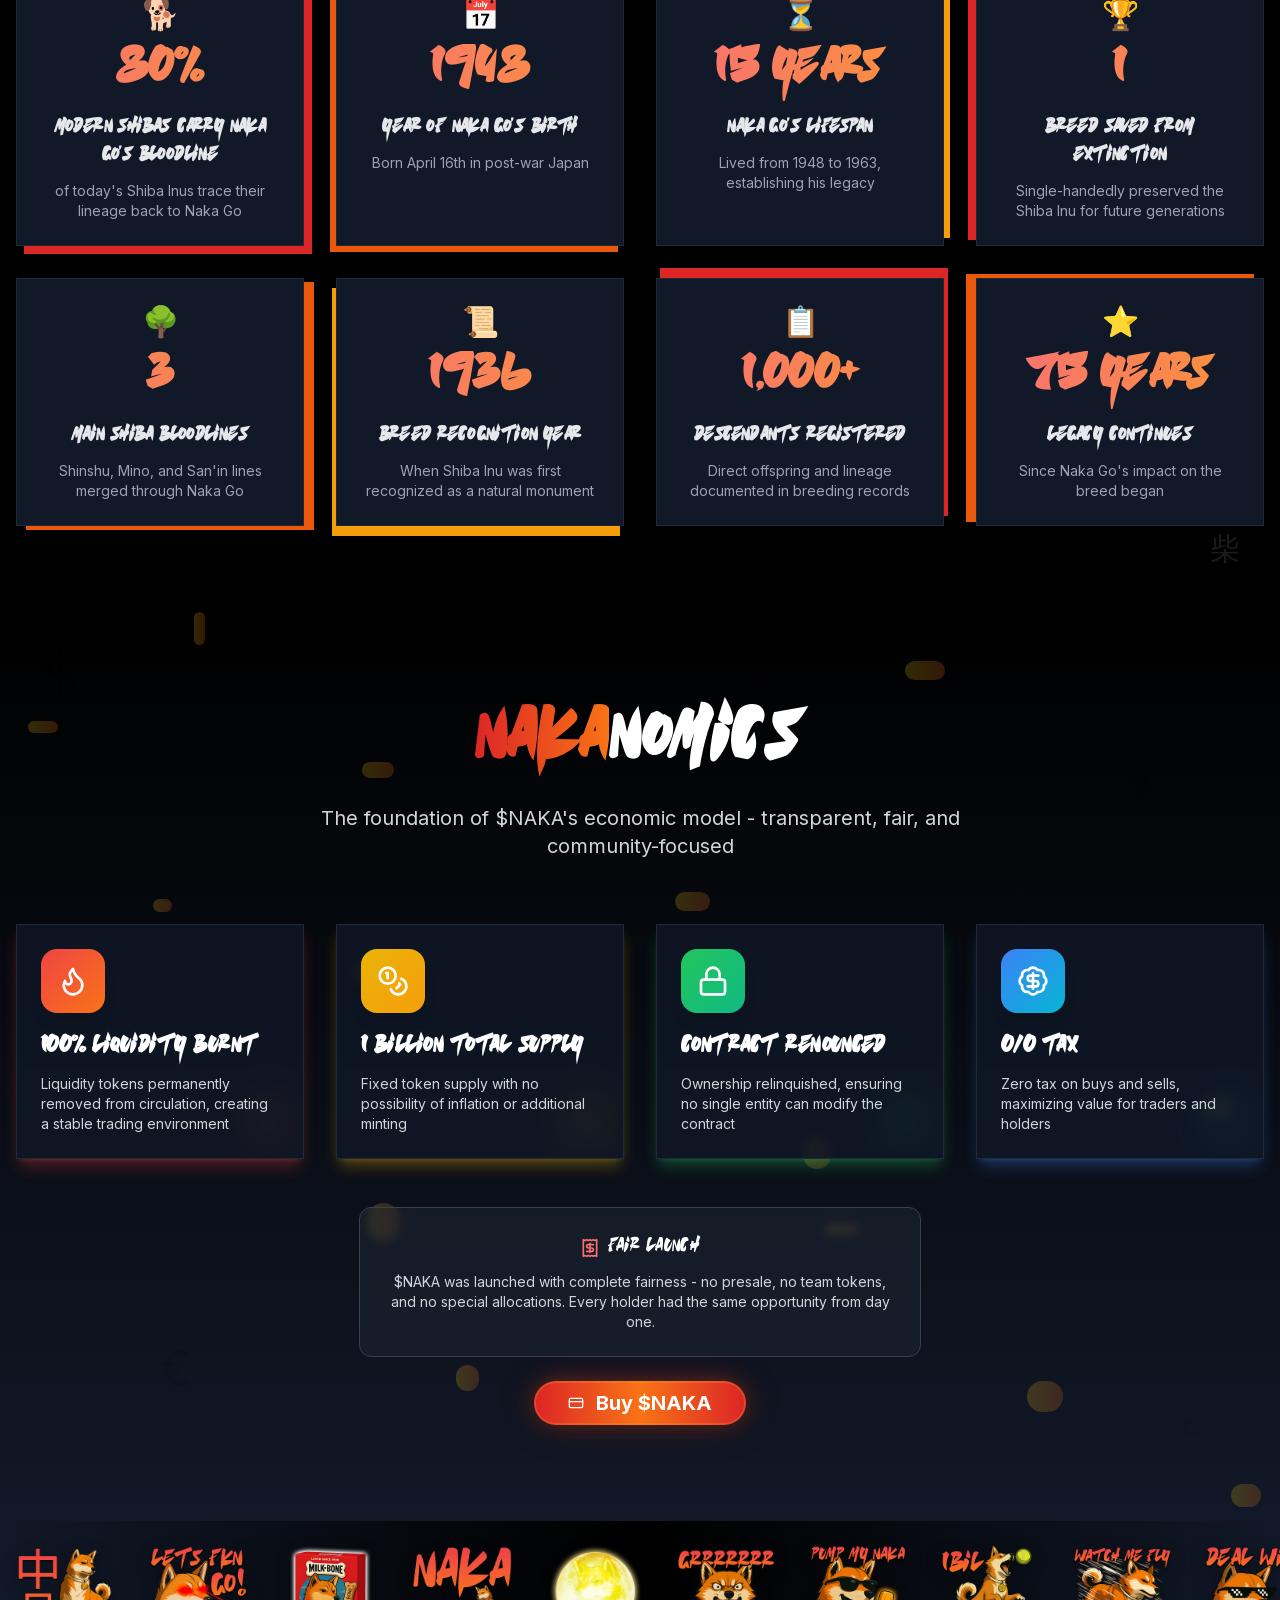
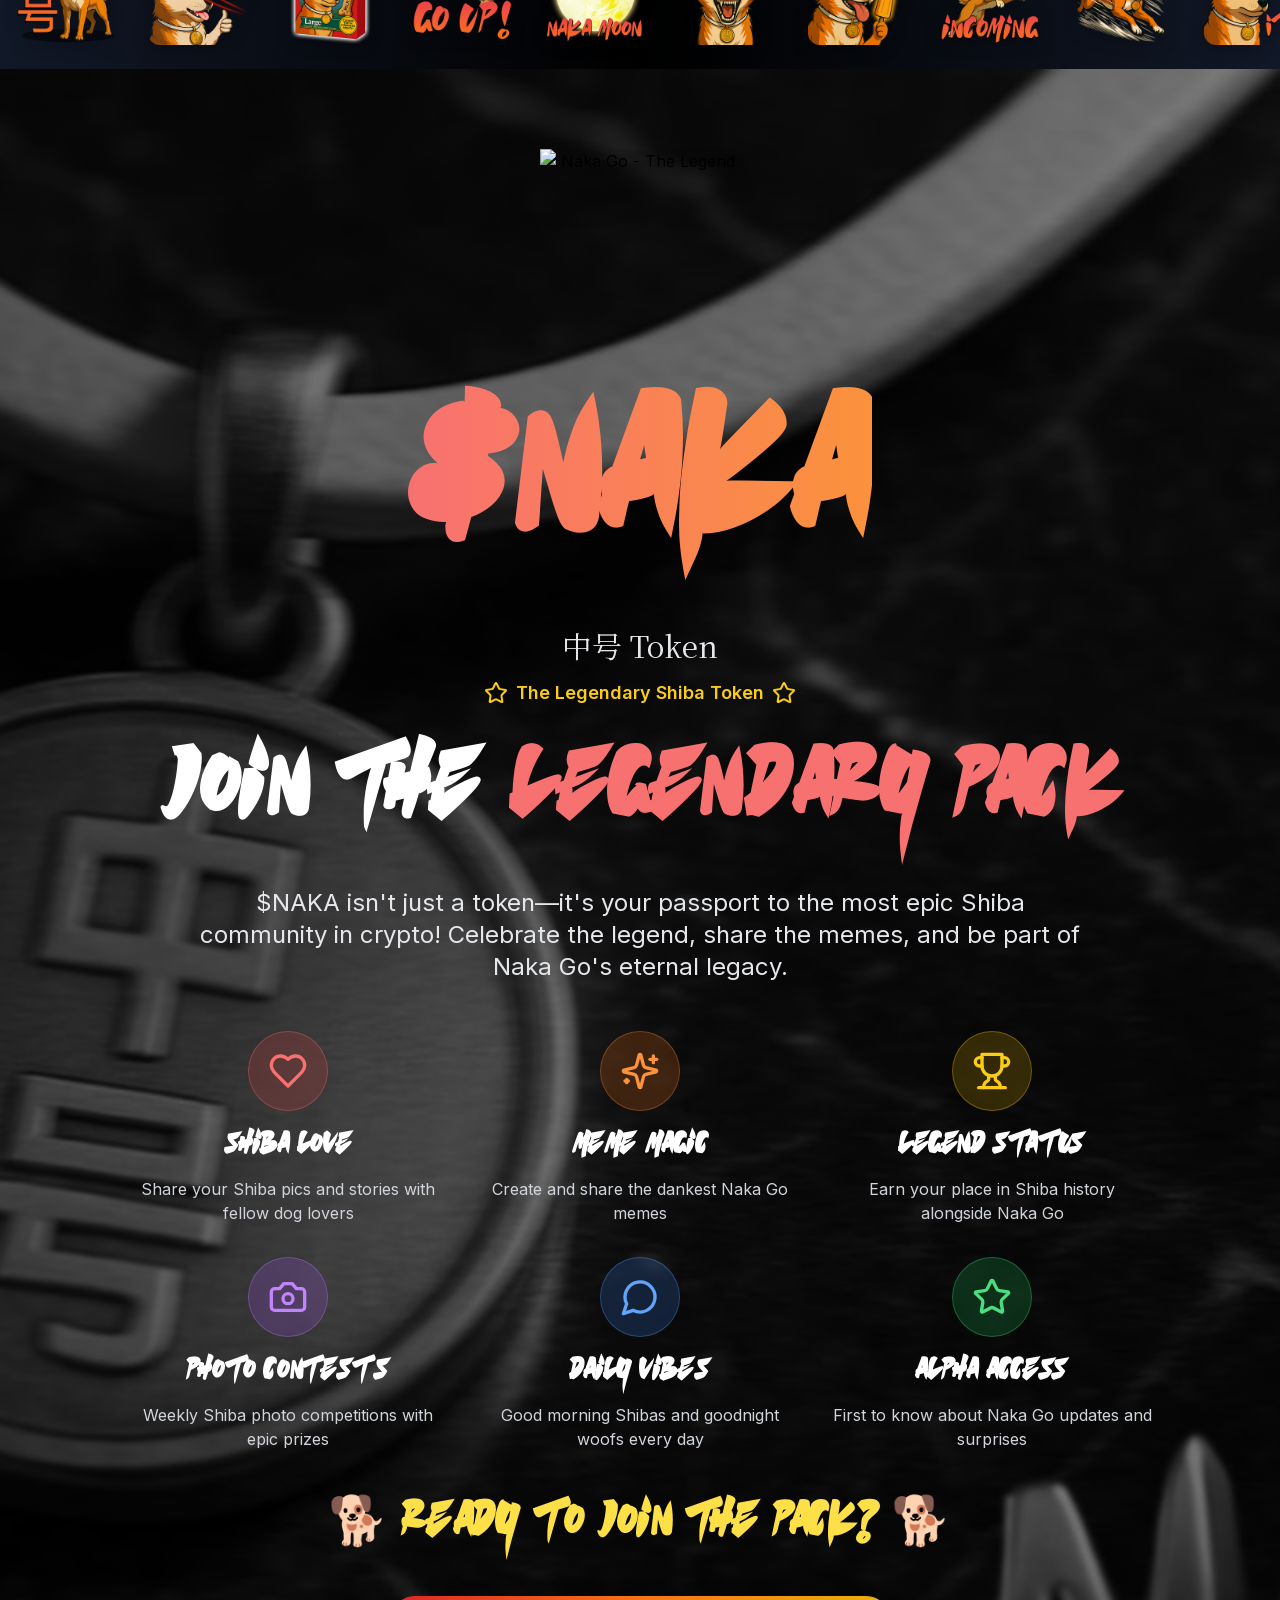
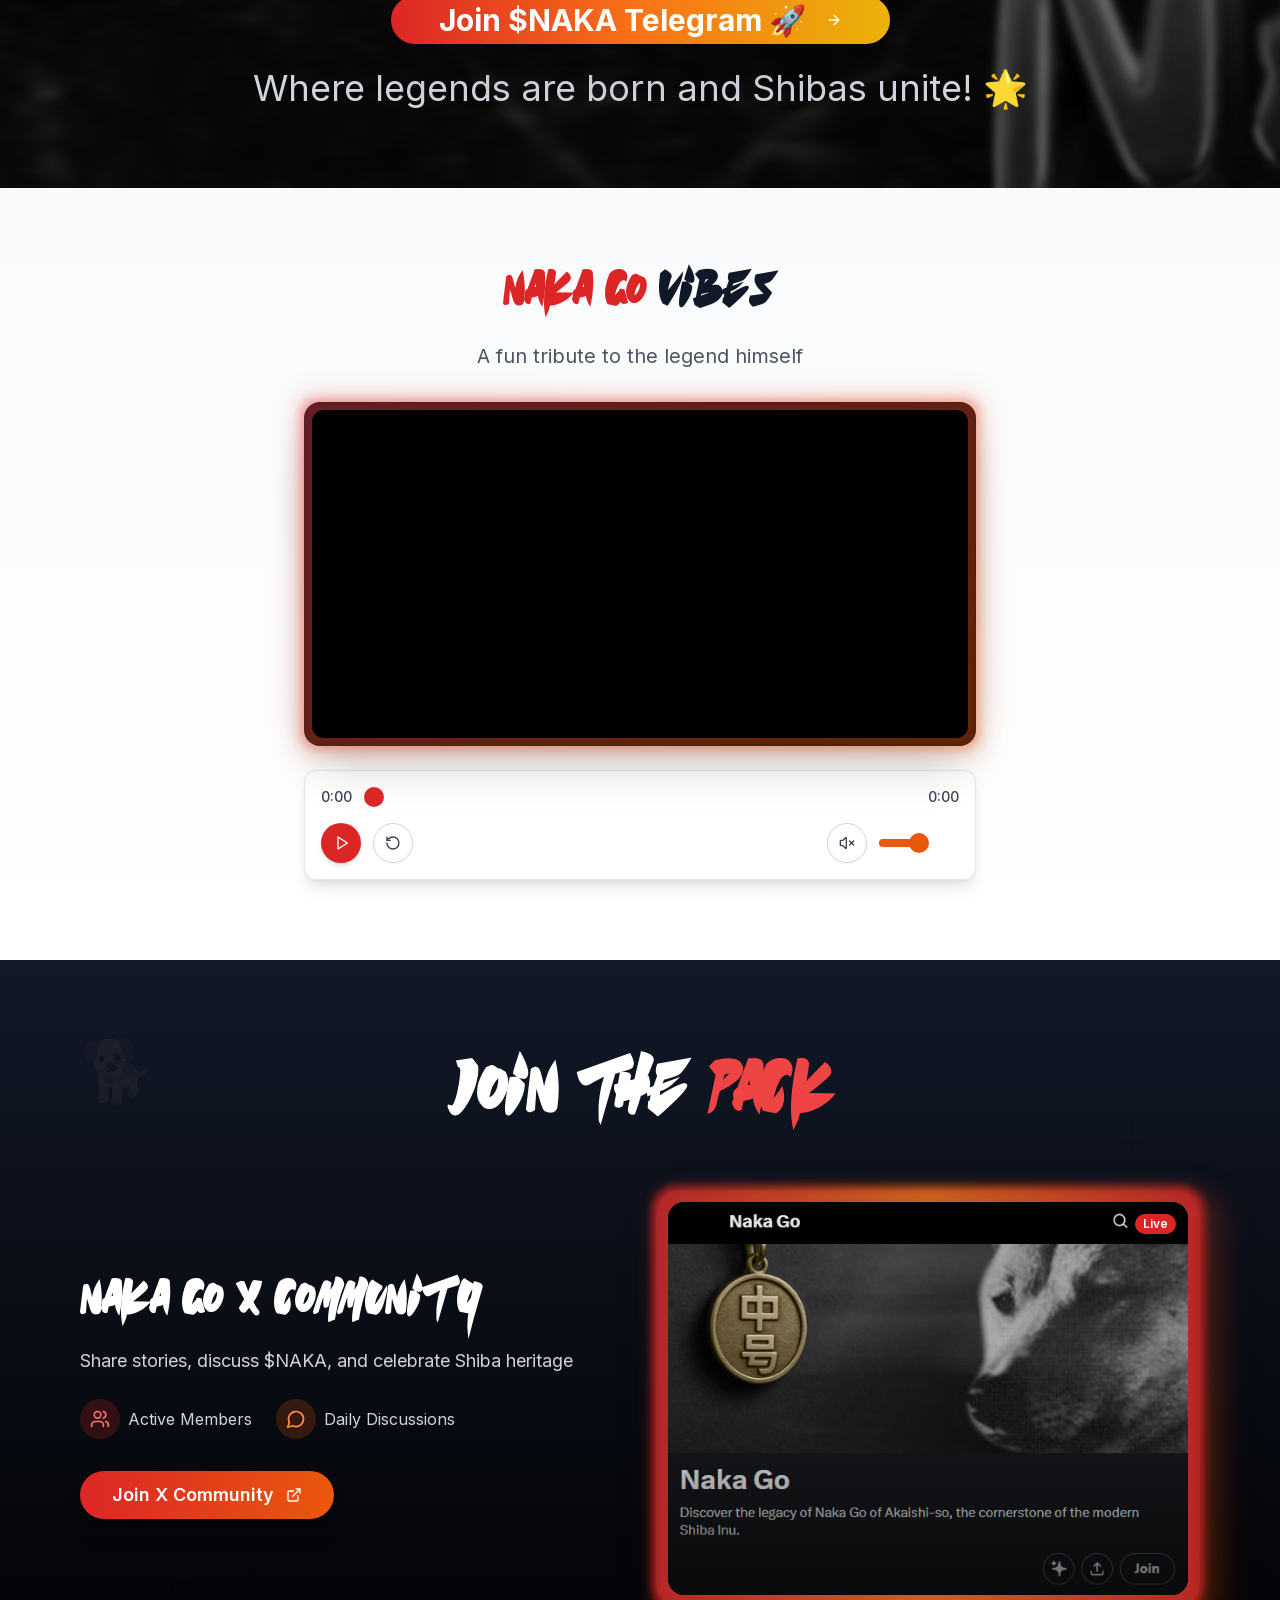
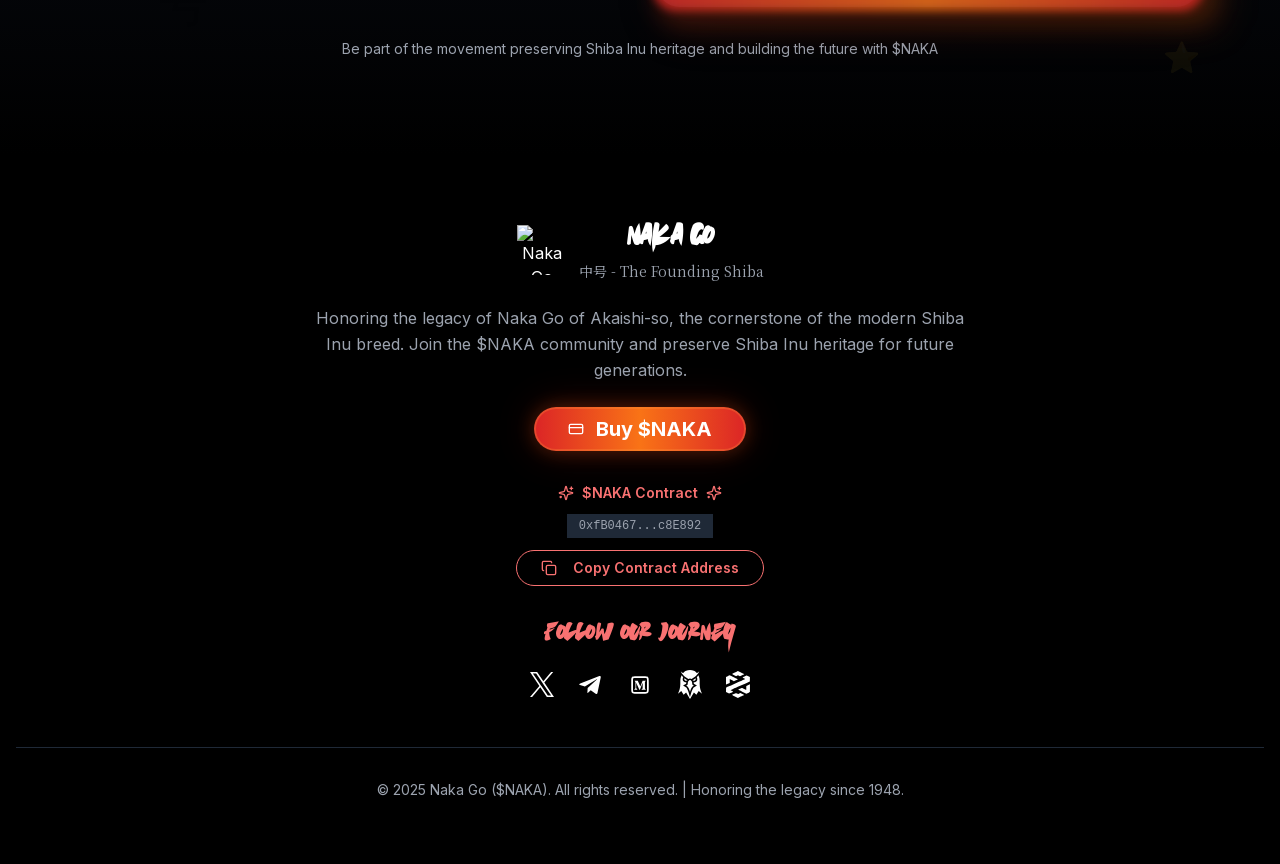
==== commit 126d0416: "." ====
--- a/index.html
+++ b/index.html
@@ -301,7 +301,7 @@
                 rel="noopener noreferrer"
                 class="transition-all duration-200 hover:scale-110 hover:text-green-400"
                 title="DexScreener"
-                href="https://dexscreener.com/ethereum/0xPairComingSoon"
+                href="https://dexscreener.com/ethereum/0xbf936d68b9b20427936265418ffd78458861ab1e"
                 ><img
                   alt="DexScreener"
                   loading="lazy"
@@ -317,7 +317,7 @@
                 rel="noopener noreferrer"
                 class="transition-all duration-200 hover:scale-110 hover:text-purple-400"
                 title="DexTools"
-                href="https://www.dextools.io/app/en/ether/pair-explorer/0xPairComingSoon"
+                href="https://www.dextools.io/app/en/ether/pair-explorer/0xbf936d68b9b20427936265418ffd78458861ab1e"
                 ><img
                   alt="DexTools"
                   loading="lazy"
@@ -2885,7 +2885,7 @@
                         rel="noopener noreferrer"
                         class="transition-all duration-200 hover:scale-125 hover:drop-shadow-lg hover:text-green-400"
                         title="DexScreener"
-                        href="https://dexscreener.com/ethereum/0xPairComingSoon"
+                        href="https://dexscreener.com/ethereum/0xbf936d68b9b20427936265418ffd78458861ab1e"
                         ><img
                           alt="DexScreener"
                           loading="lazy"
@@ -2901,7 +2901,7 @@
                         rel="noopener noreferrer"
                         class="transition-all duration-200 hover:scale-125 hover:drop-shadow-lg hover:text-purple-400"
                         title="DexTools"
-                        href="https://www.dextools.io/app/en/ether/pair-explorer/0xPairComingSoon"
+                        href="https://www.dextools.io/app/en/ether/pair-explorer/0xbf936d68b9b20427936265418ffd78458861ab1e"
                         ><img
                           alt="DexTools"
                           loading="lazy"
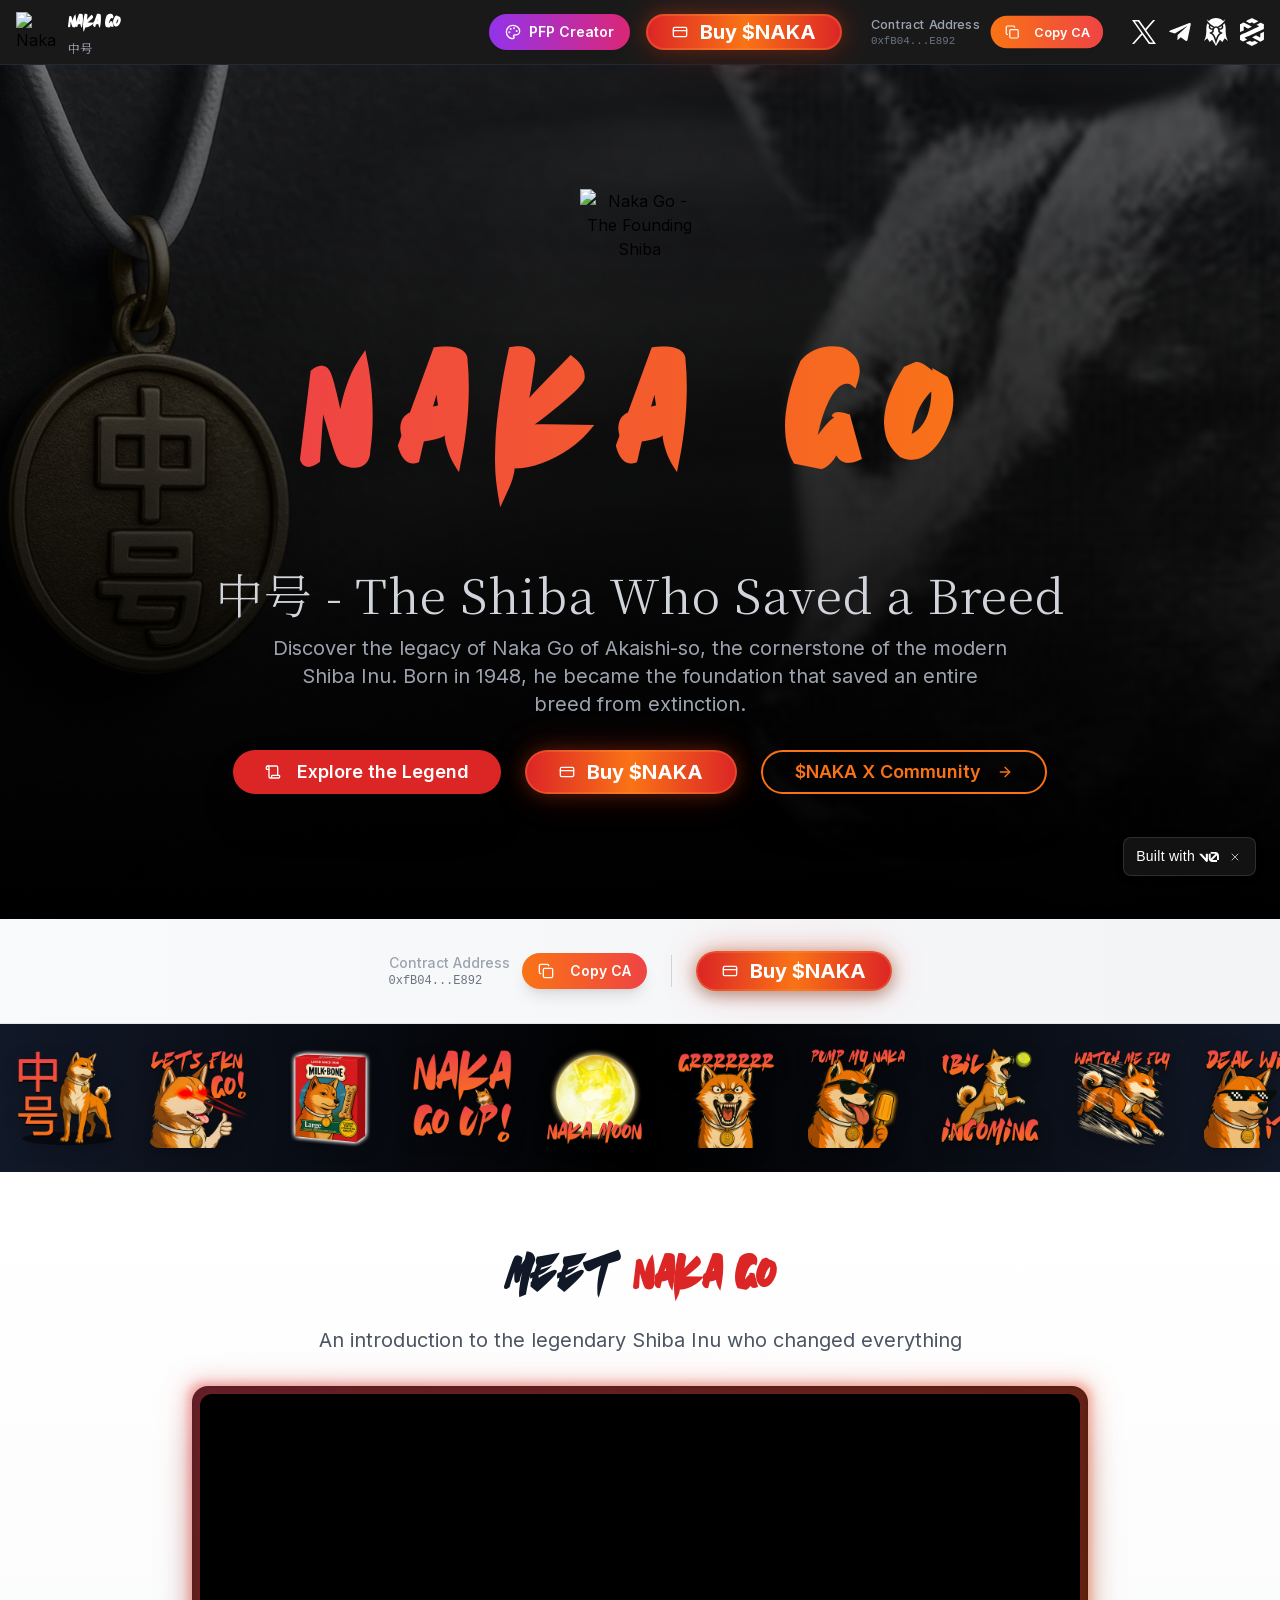
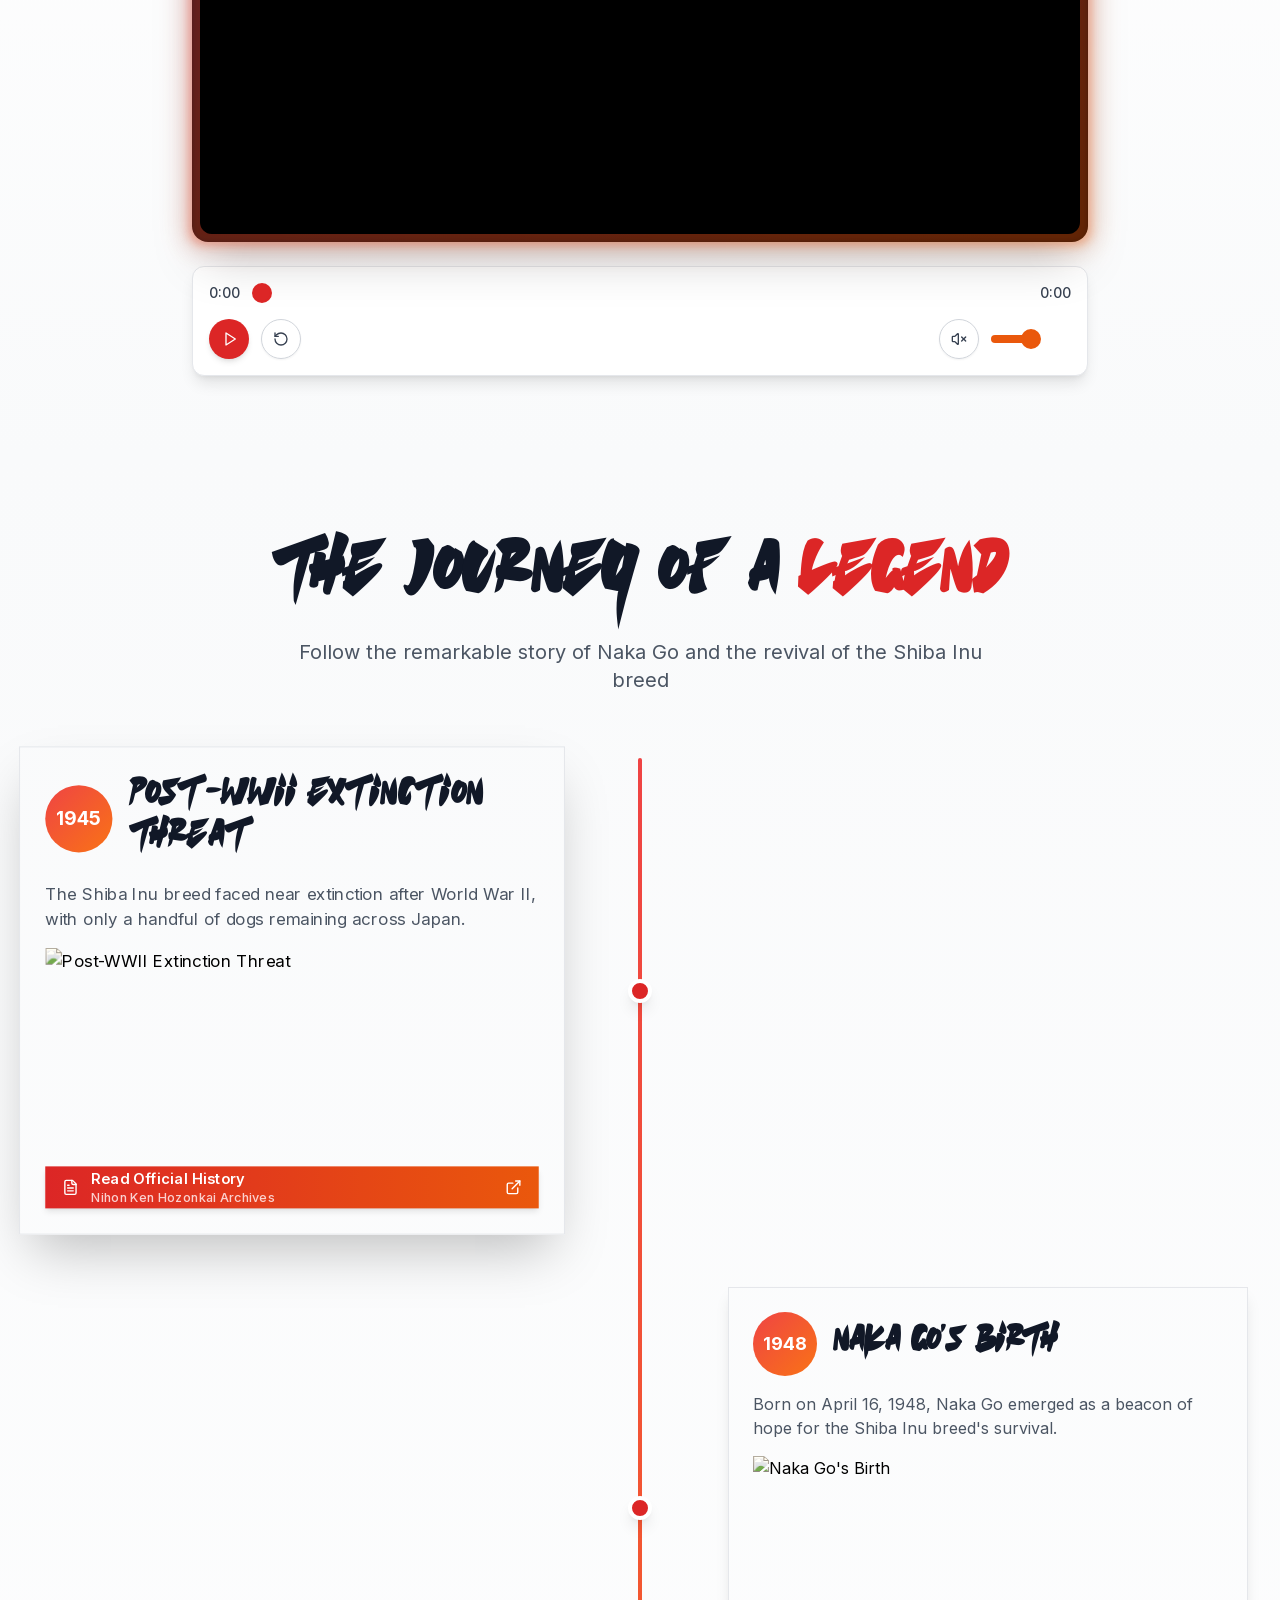
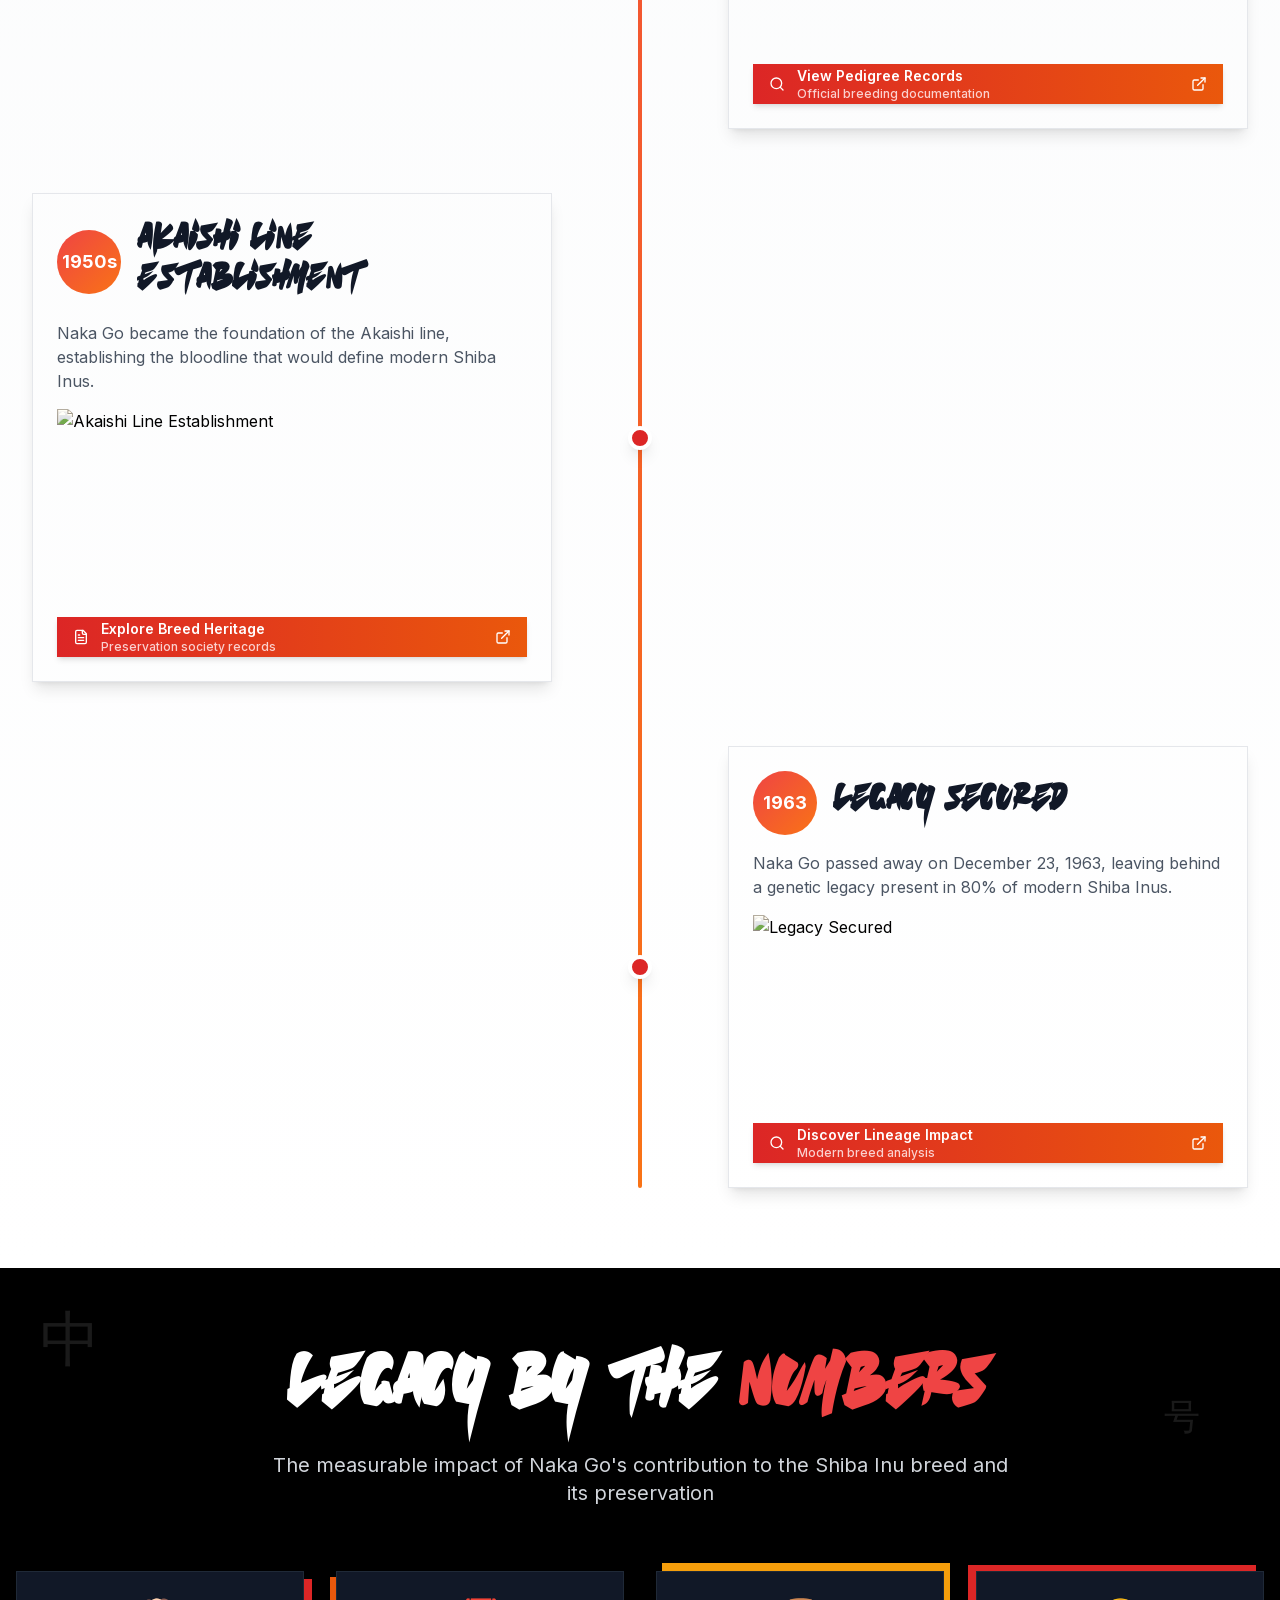
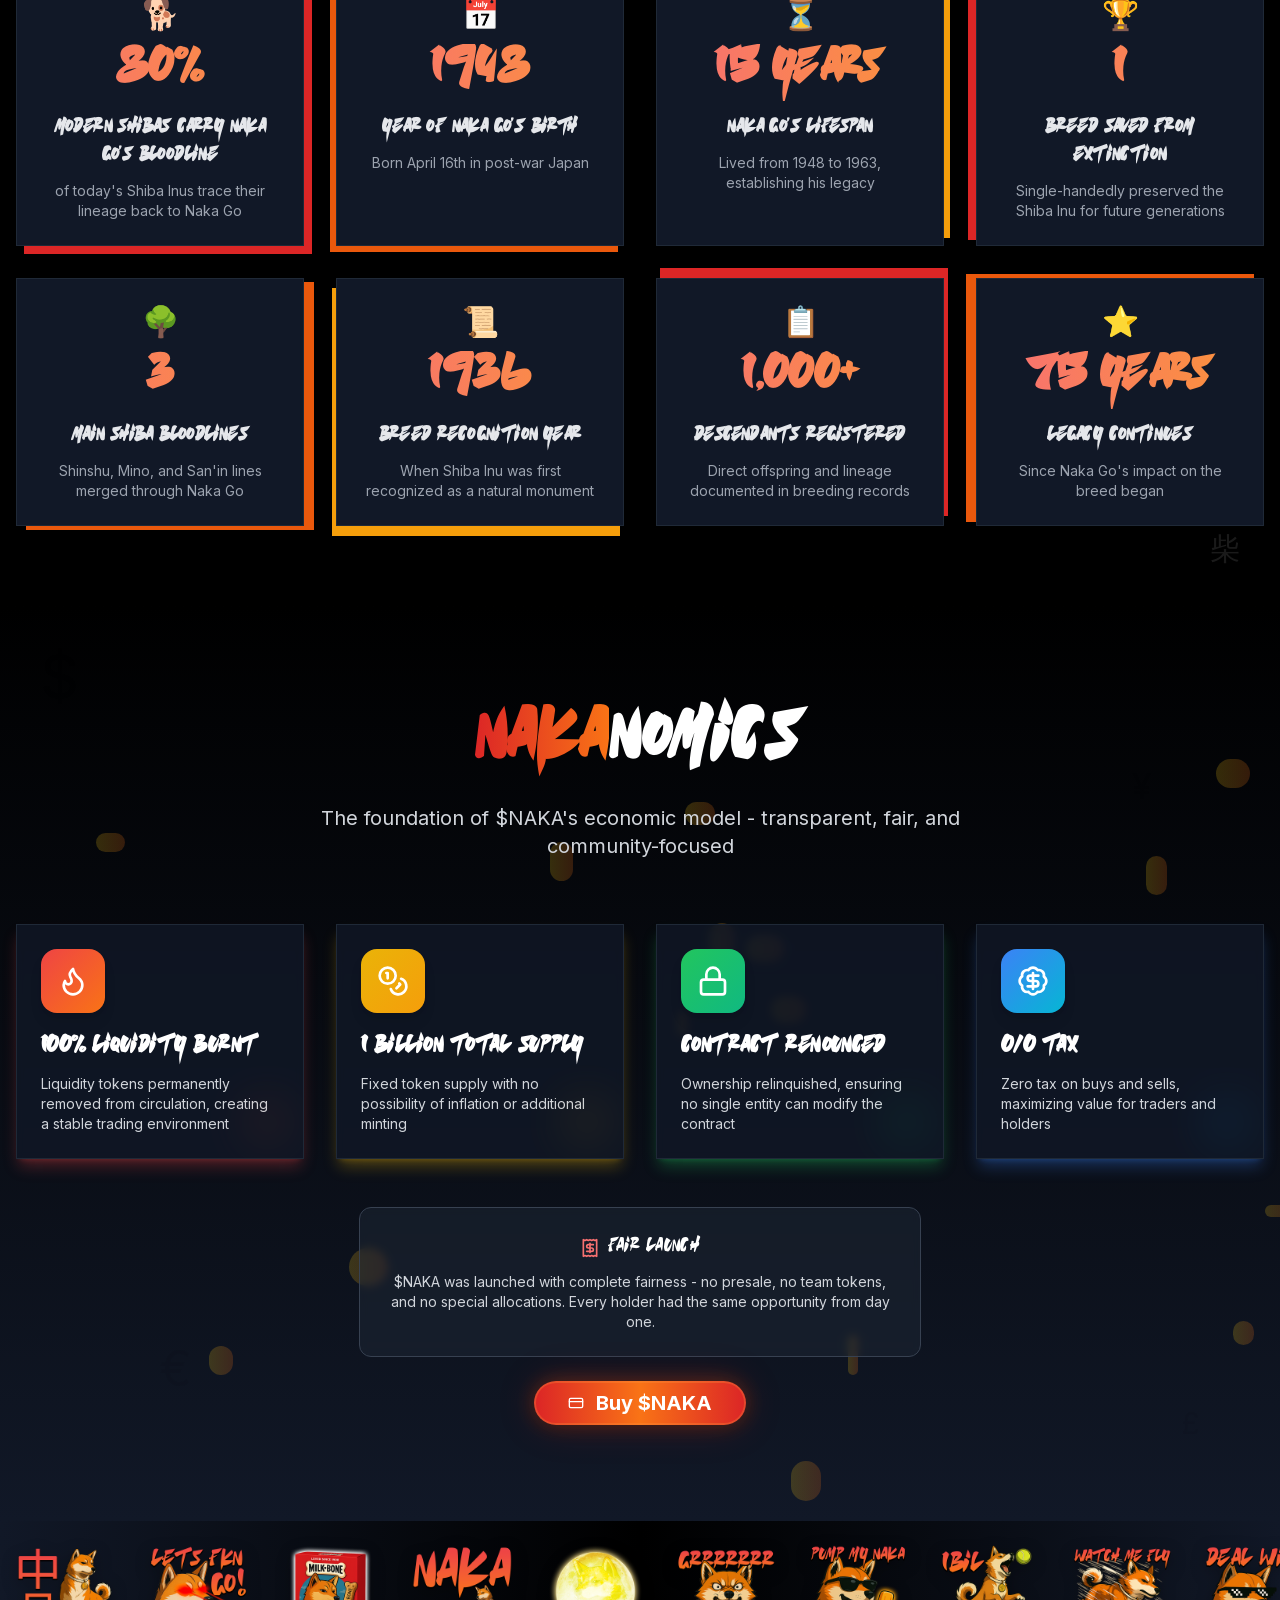
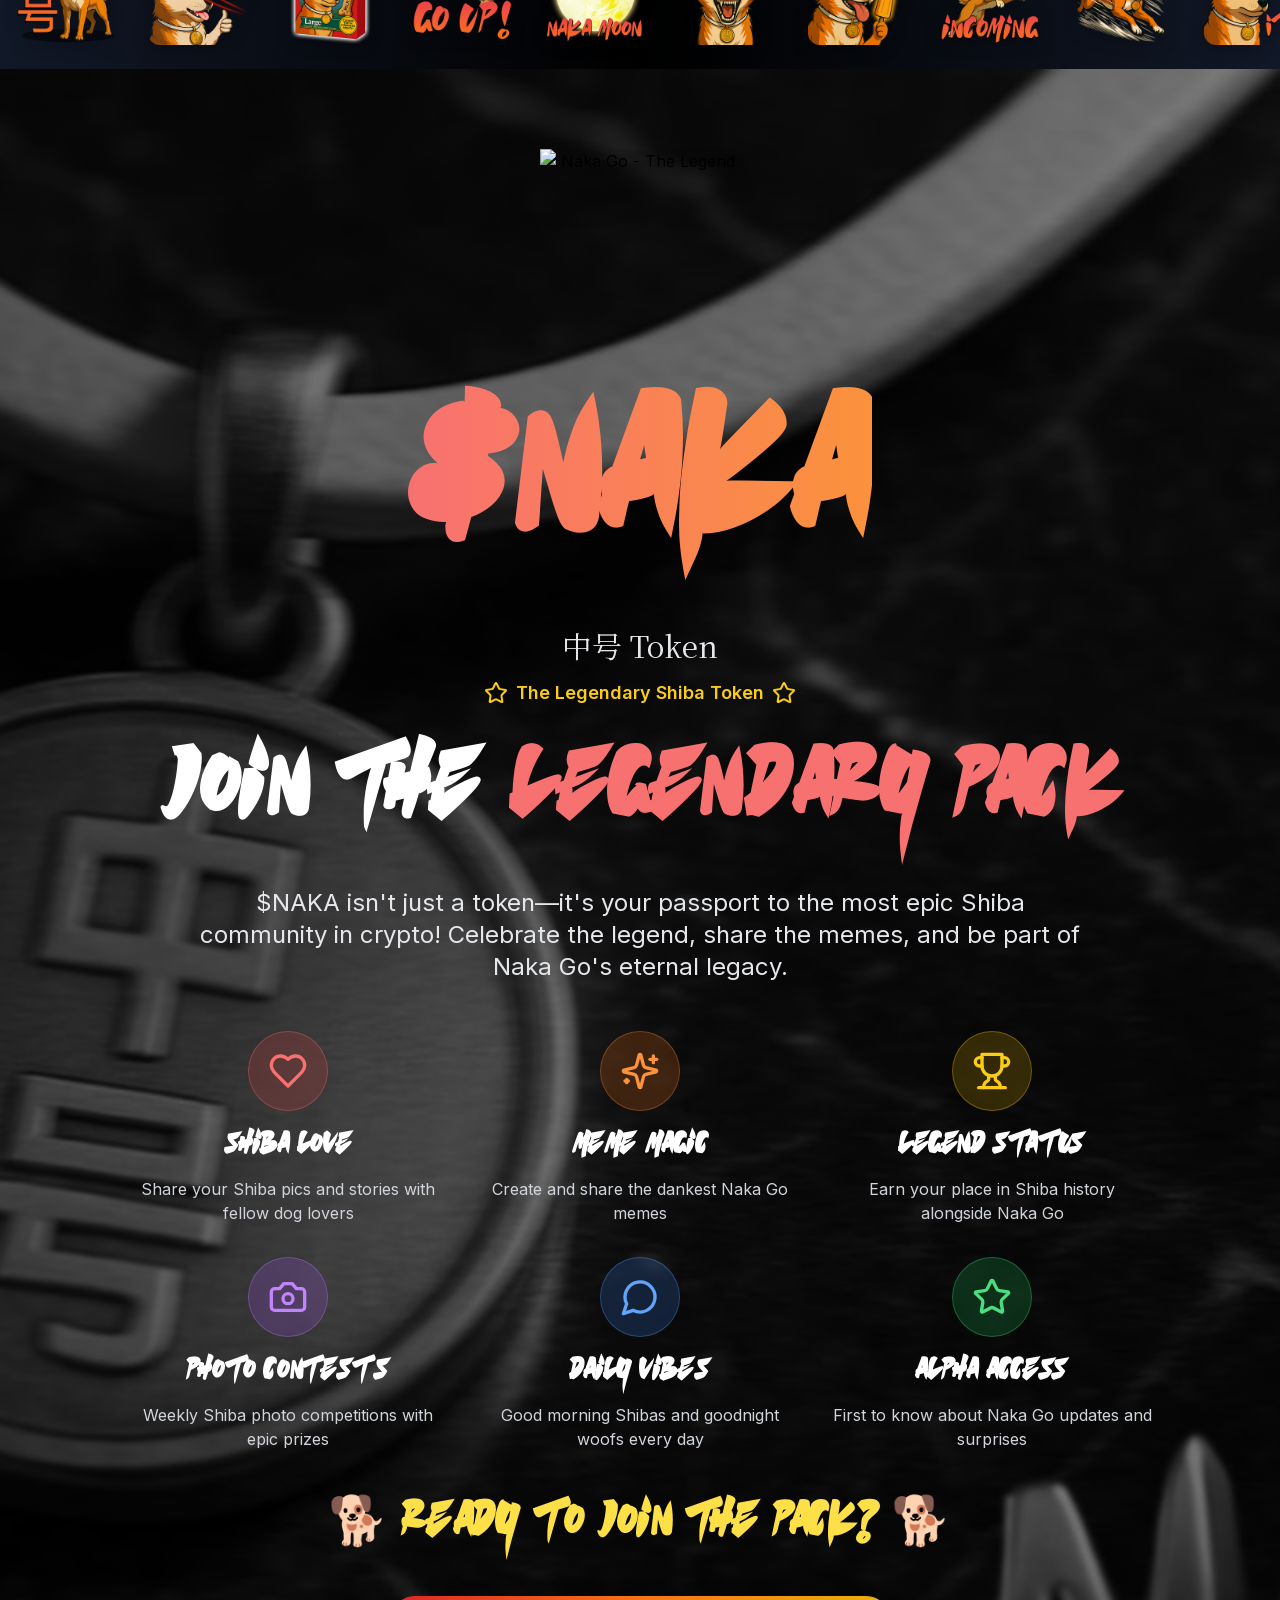
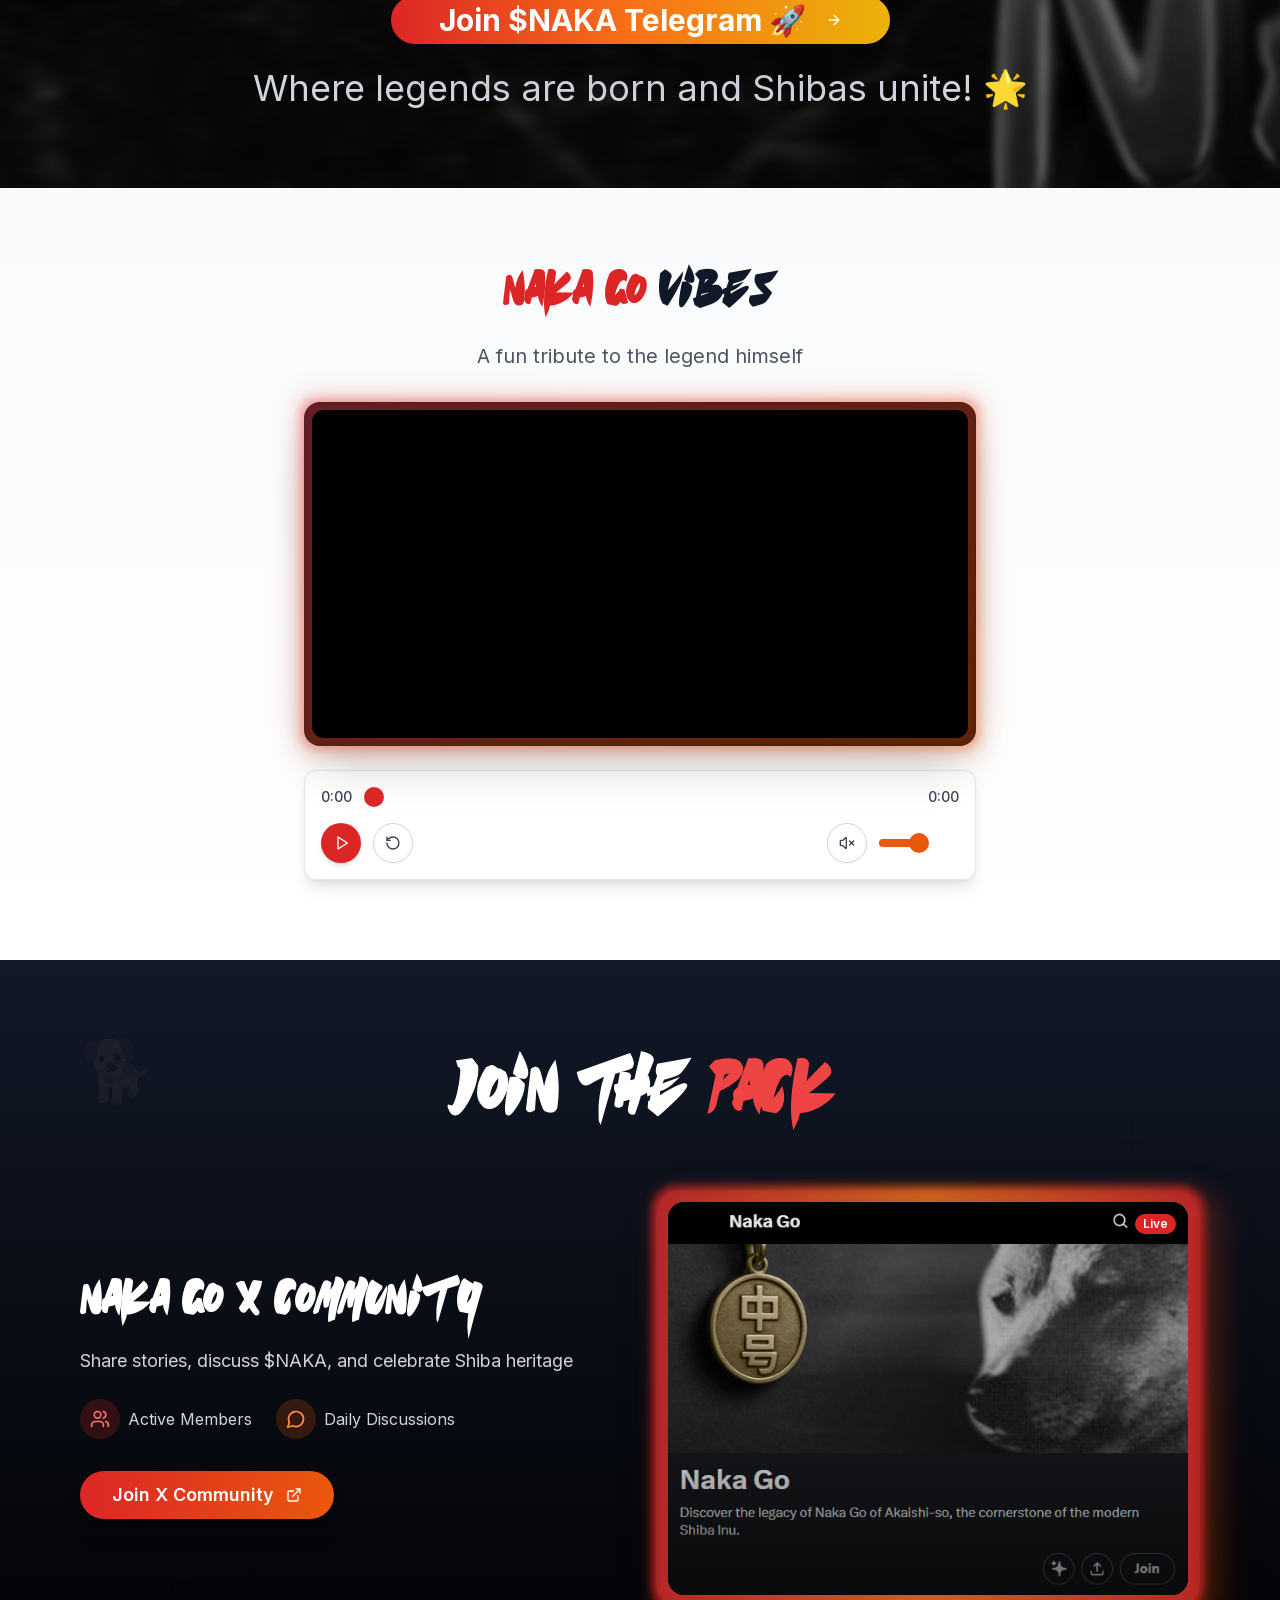
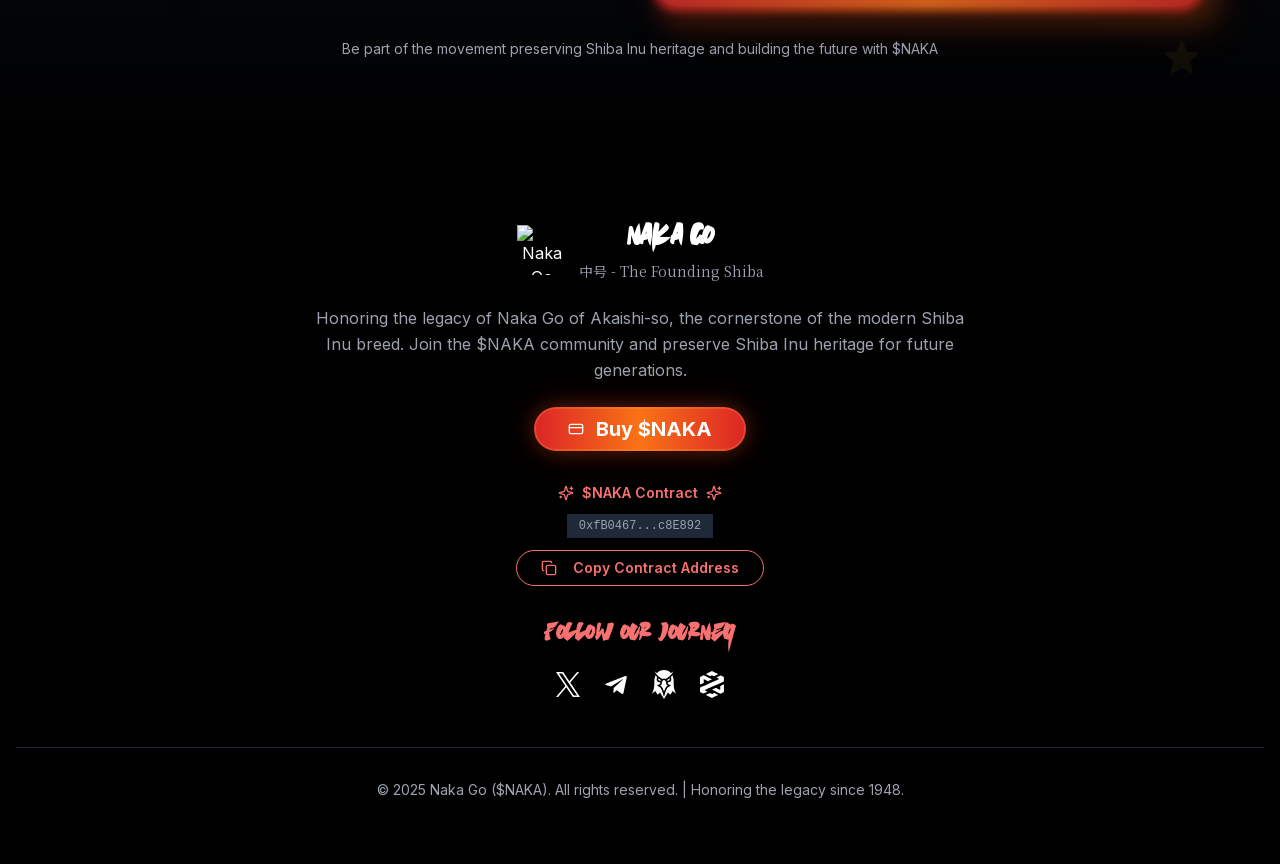
==== commit 92cd2bd1: "." ====
--- a/index.html
+++ b/index.html
@@ -283,22 +283,6 @@
               ><a
                 target="_blank"
                 rel="noopener noreferrer"
-                class="transition-all duration-200 hover:scale-110 hover:text-green-500"
-                title="Medium"
-                href="https://medium.com/@NakaGo/c363e26bb988"
-                ><img
-                  alt="Medium"
-                  loading="lazy"
-                  width="28"
-                  height="28"
-                  decoding="async"
-                  data-nimg="1"
-                  class="filter brightness-0 invert hover:brightness-100 hover:invert-0 transition-all duration-200"
-                  style="color: transparent"
-                  src="/icons/medium.svg" /></a
-              ><a
-                target="_blank"
-                rel="noopener noreferrer"
                 class="transition-all duration-200 hover:scale-110 hover:text-green-400"
                 title="DexScreener"
                 href="https://dexscreener.com/ethereum/0xbf936d68b9b20427936265418ffd78458861ab1e"
@@ -2867,22 +2851,6 @@
                       ><a
                         target="_blank"
                         rel="noopener noreferrer"
-                        class="transition-all duration-200 hover:scale-125 hover:drop-shadow-lg hover:text-green-500"
-                        title="Medium"
-                        href="https://medium.com/@NakaGo/c363e26bb988"
-                        ><img
-                          alt="Medium"
-                          loading="lazy"
-                          width="28"
-                          height="28"
-                          decoding="async"
-                          data-nimg="1"
-                          class="filter brightness-0 invert hover:brightness-100 hover:invert-0 transition-all duration-200"
-                          style="color: transparent"
-                          src="/icons/medium.svg" /></a
-                      ><a
-                        target="_blank"
-                        rel="noopener noreferrer"
                         class="transition-all duration-200 hover:scale-125 hover:drop-shadow-lg hover:text-green-400"
                         title="DexScreener"
                         href="https://dexscreener.com/ethereum/0xbf936d68b9b20427936265418ffd78458861ab1e"
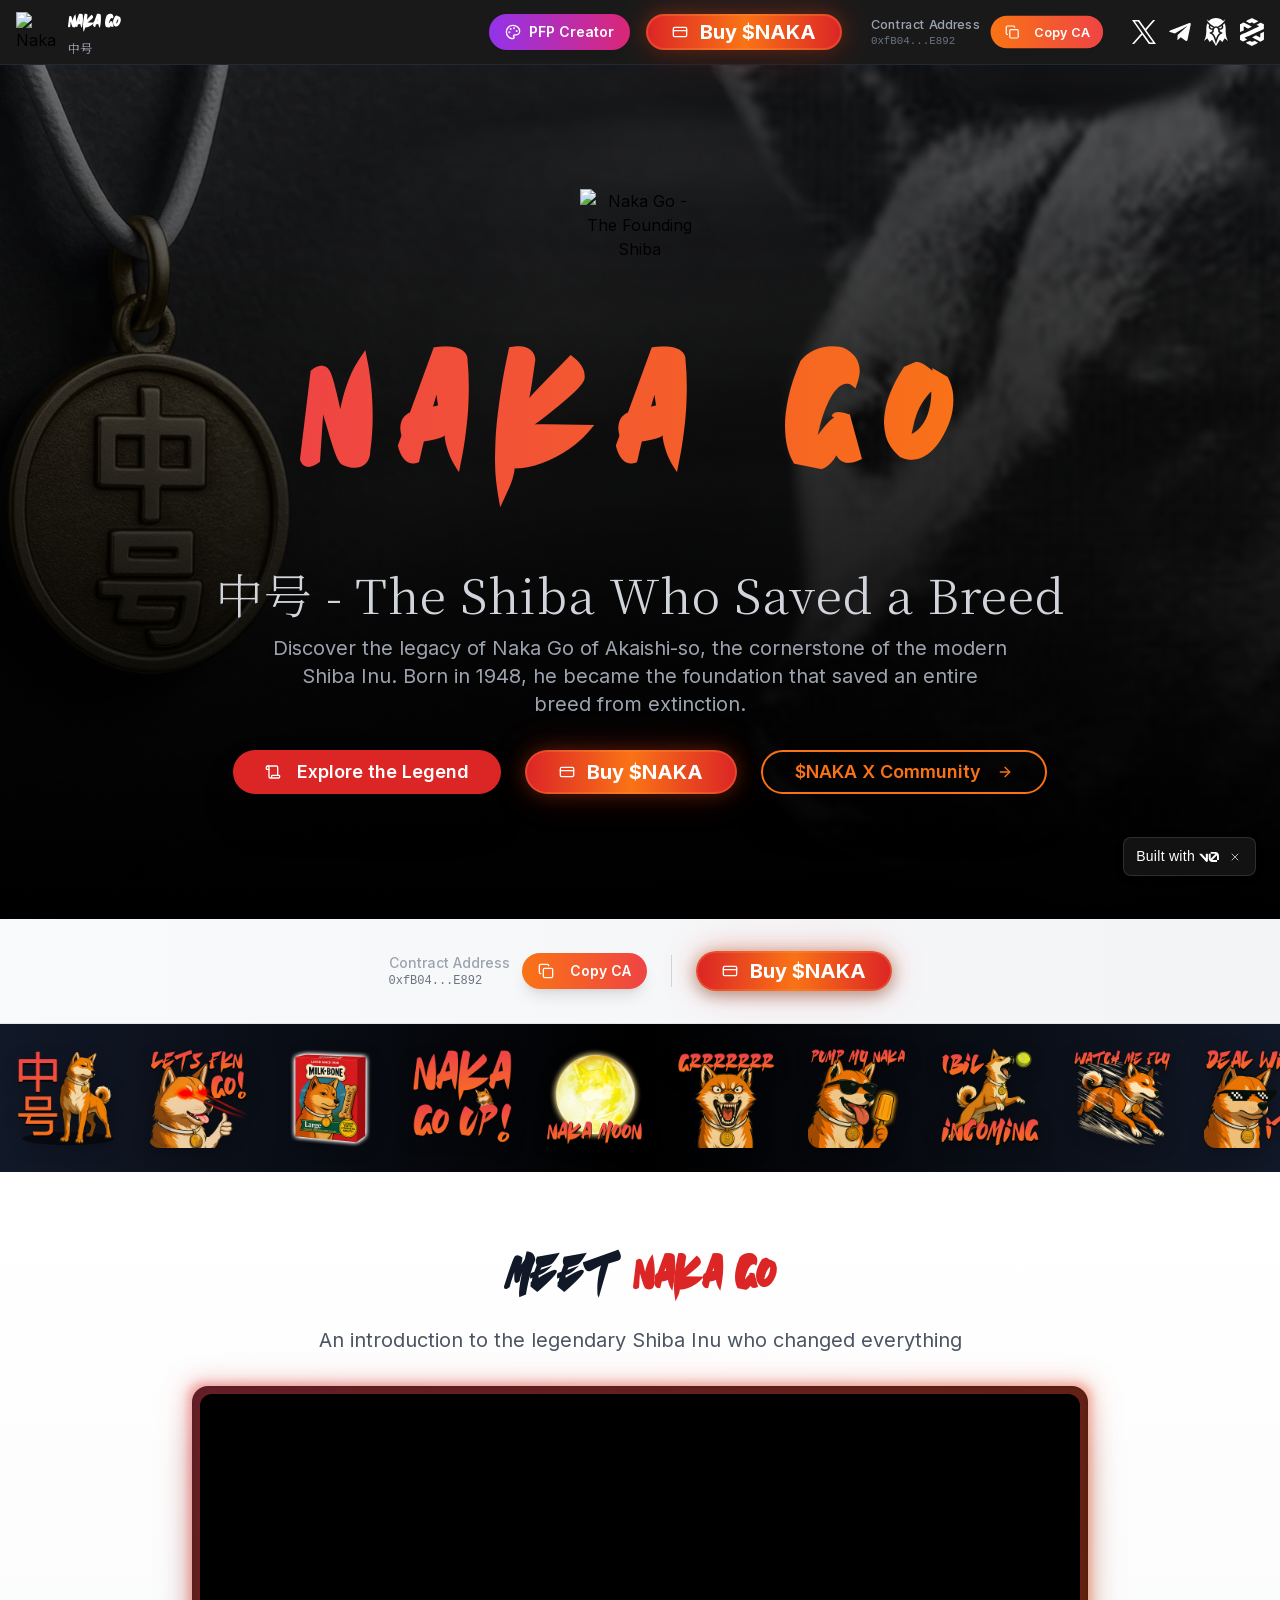
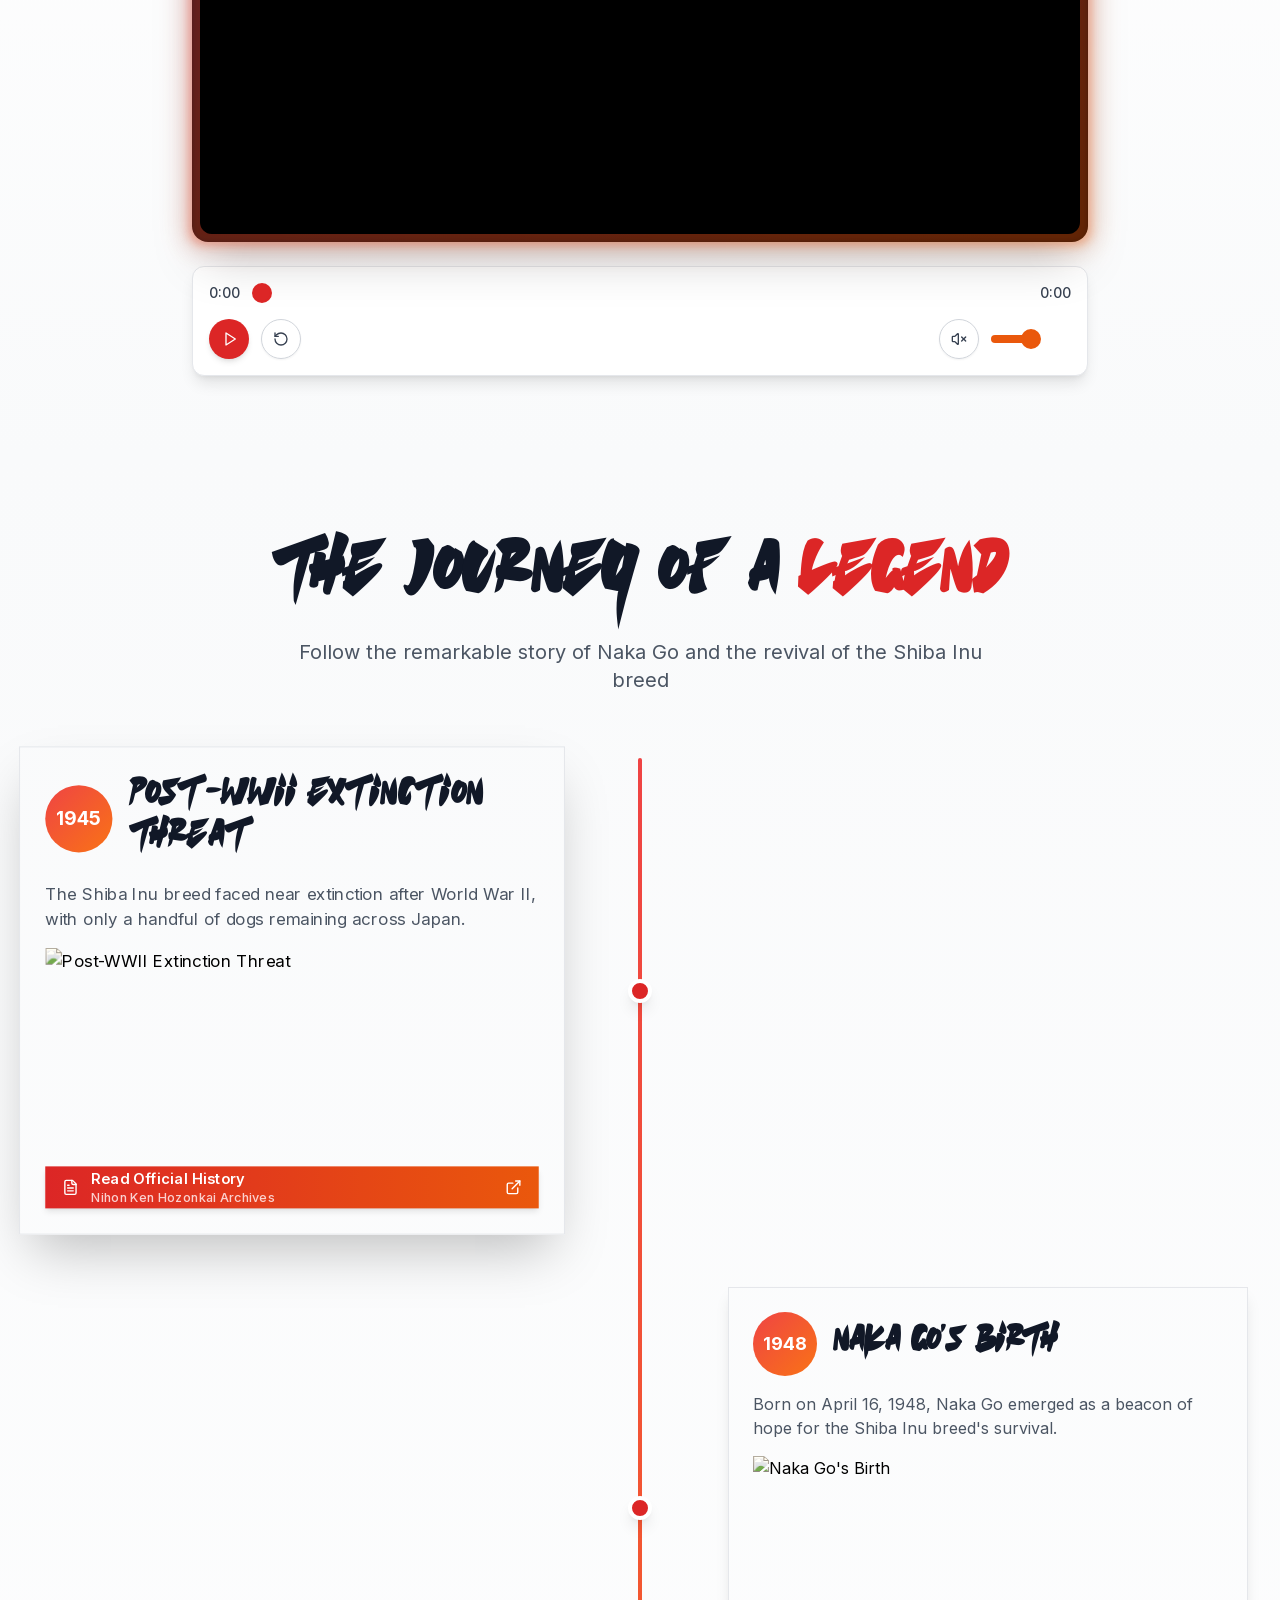
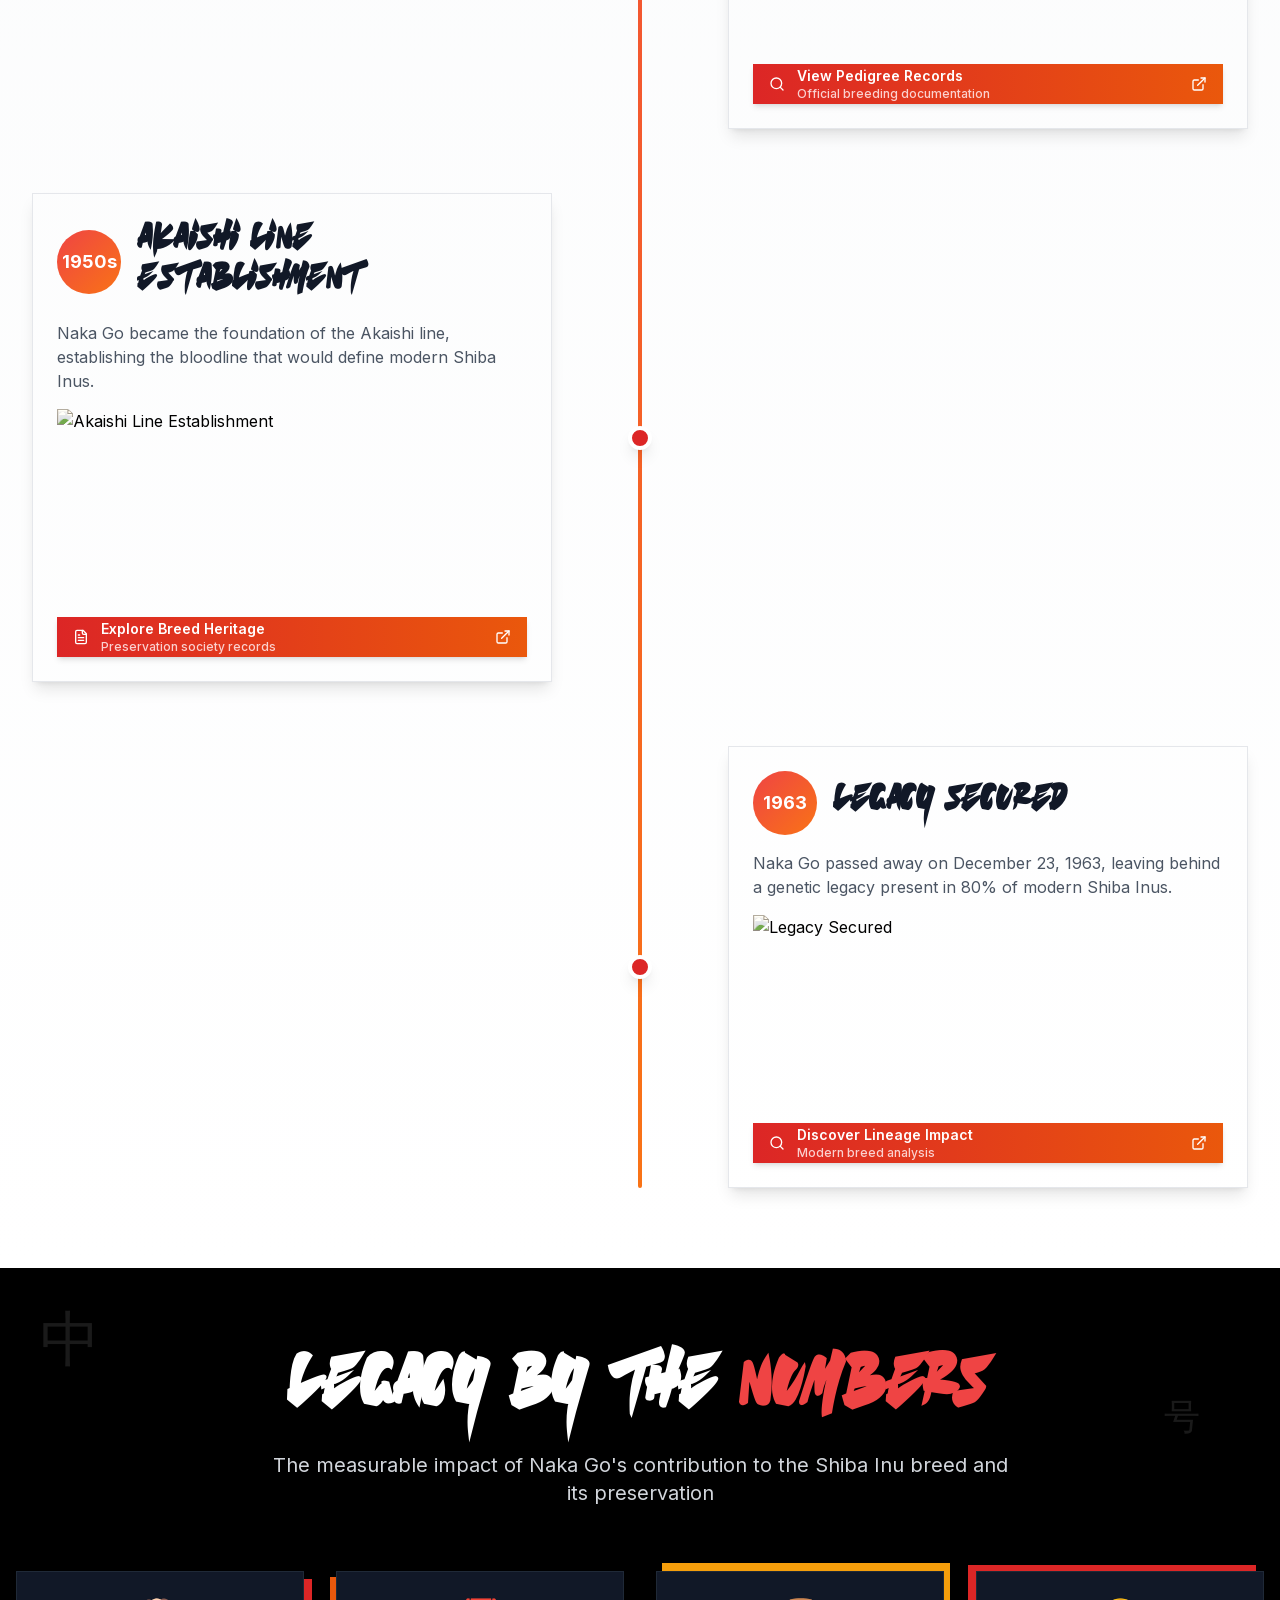
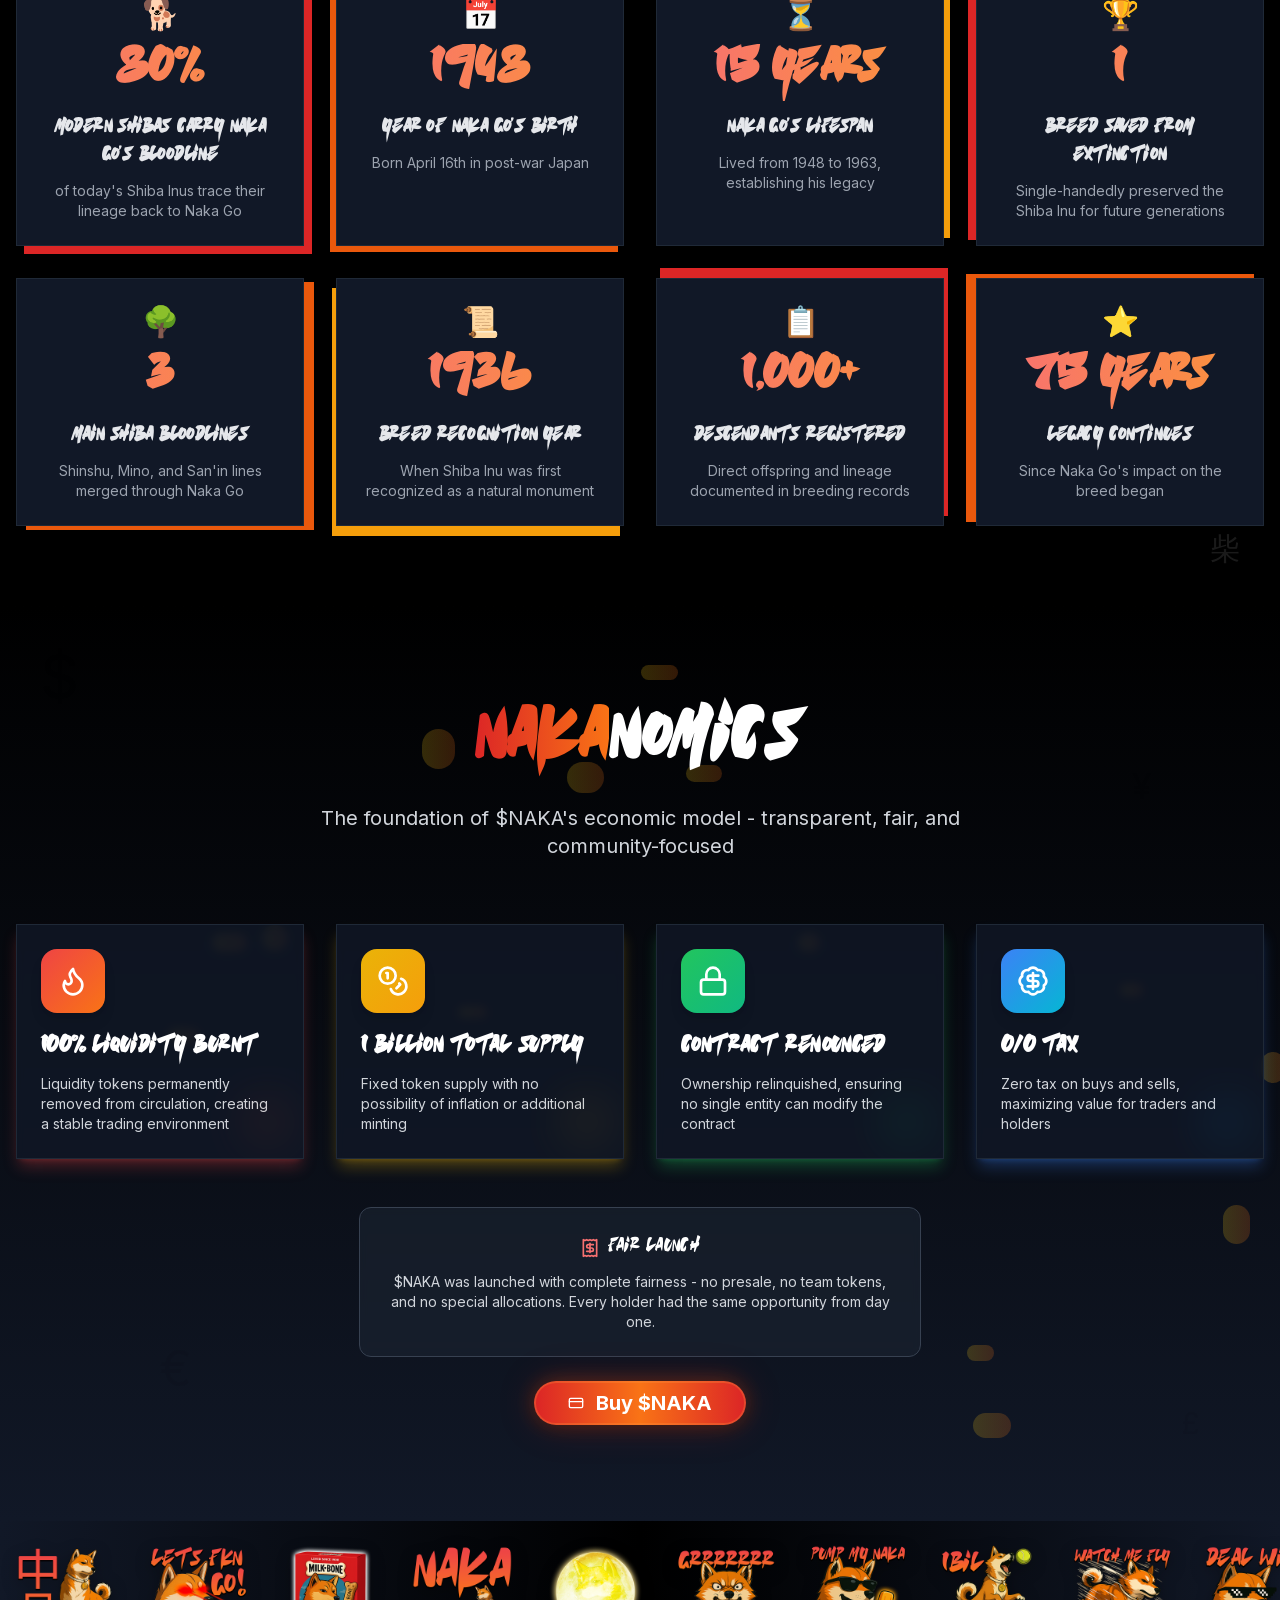
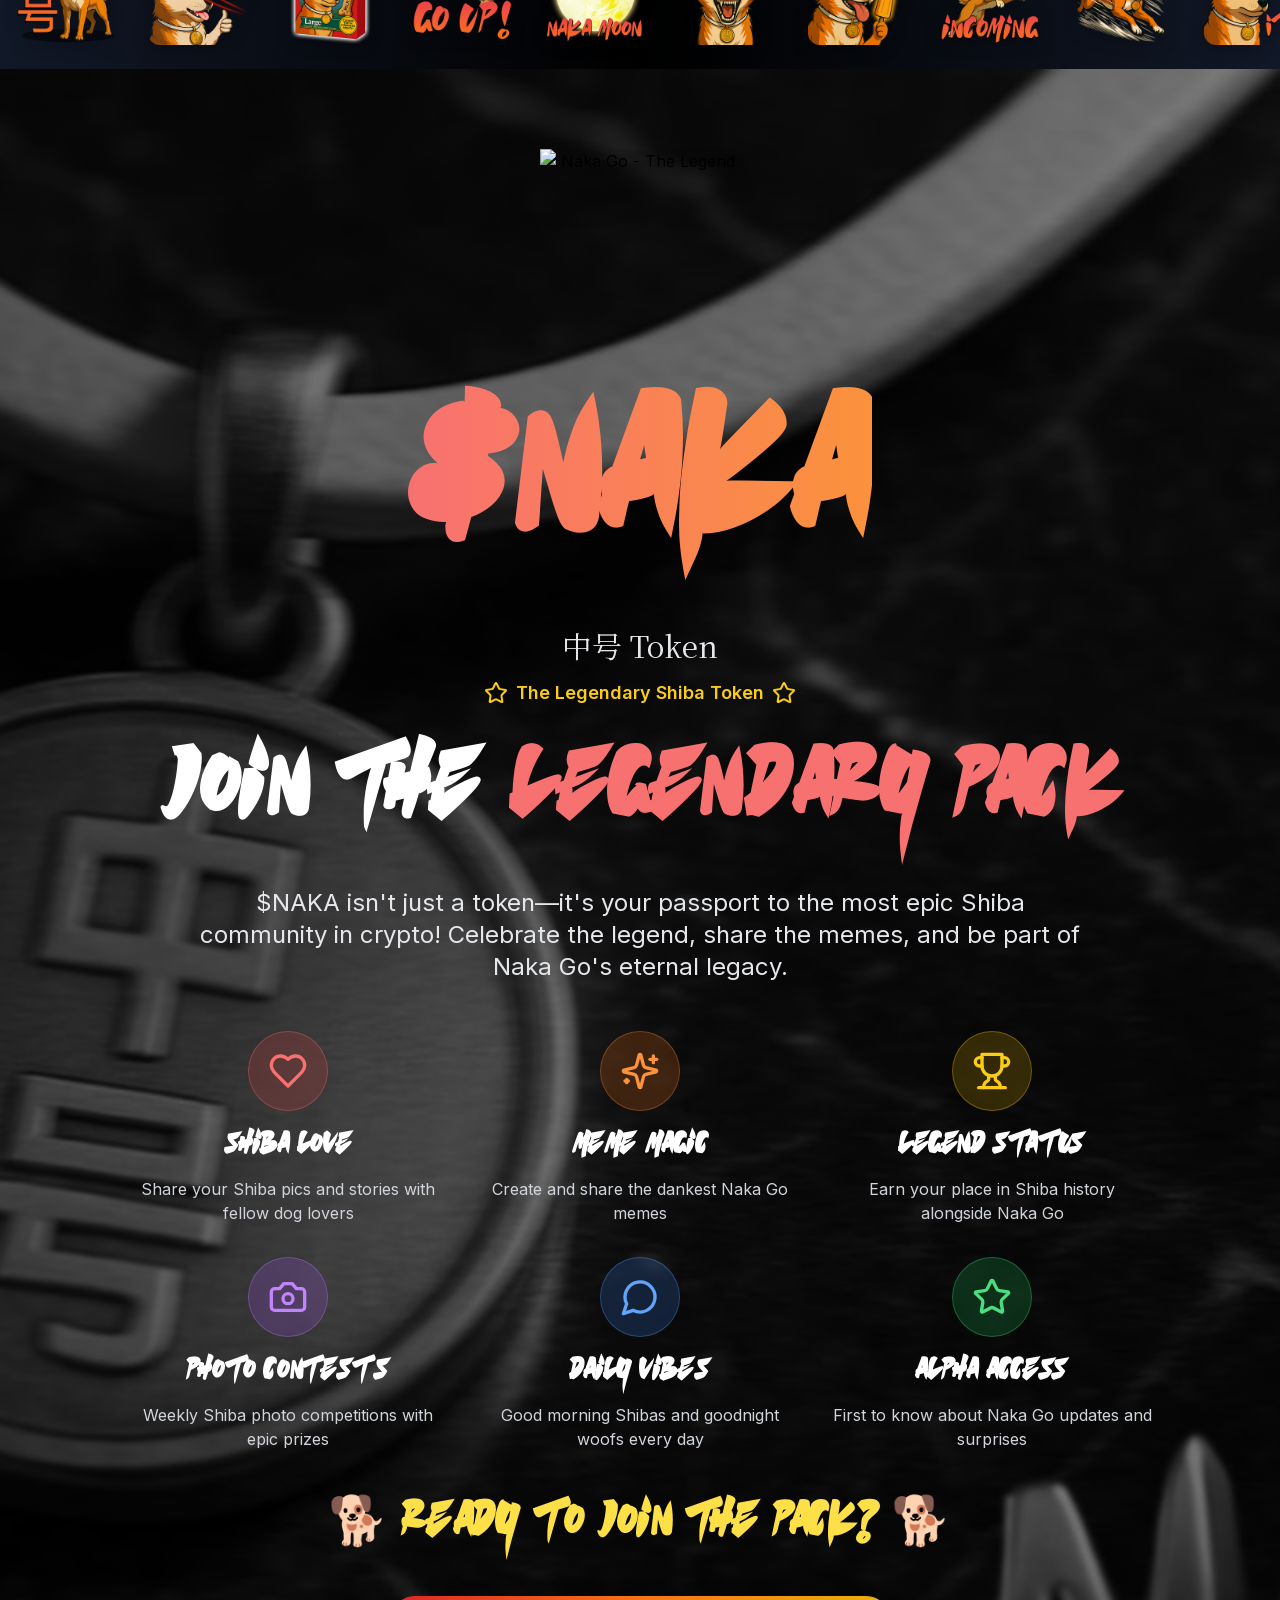
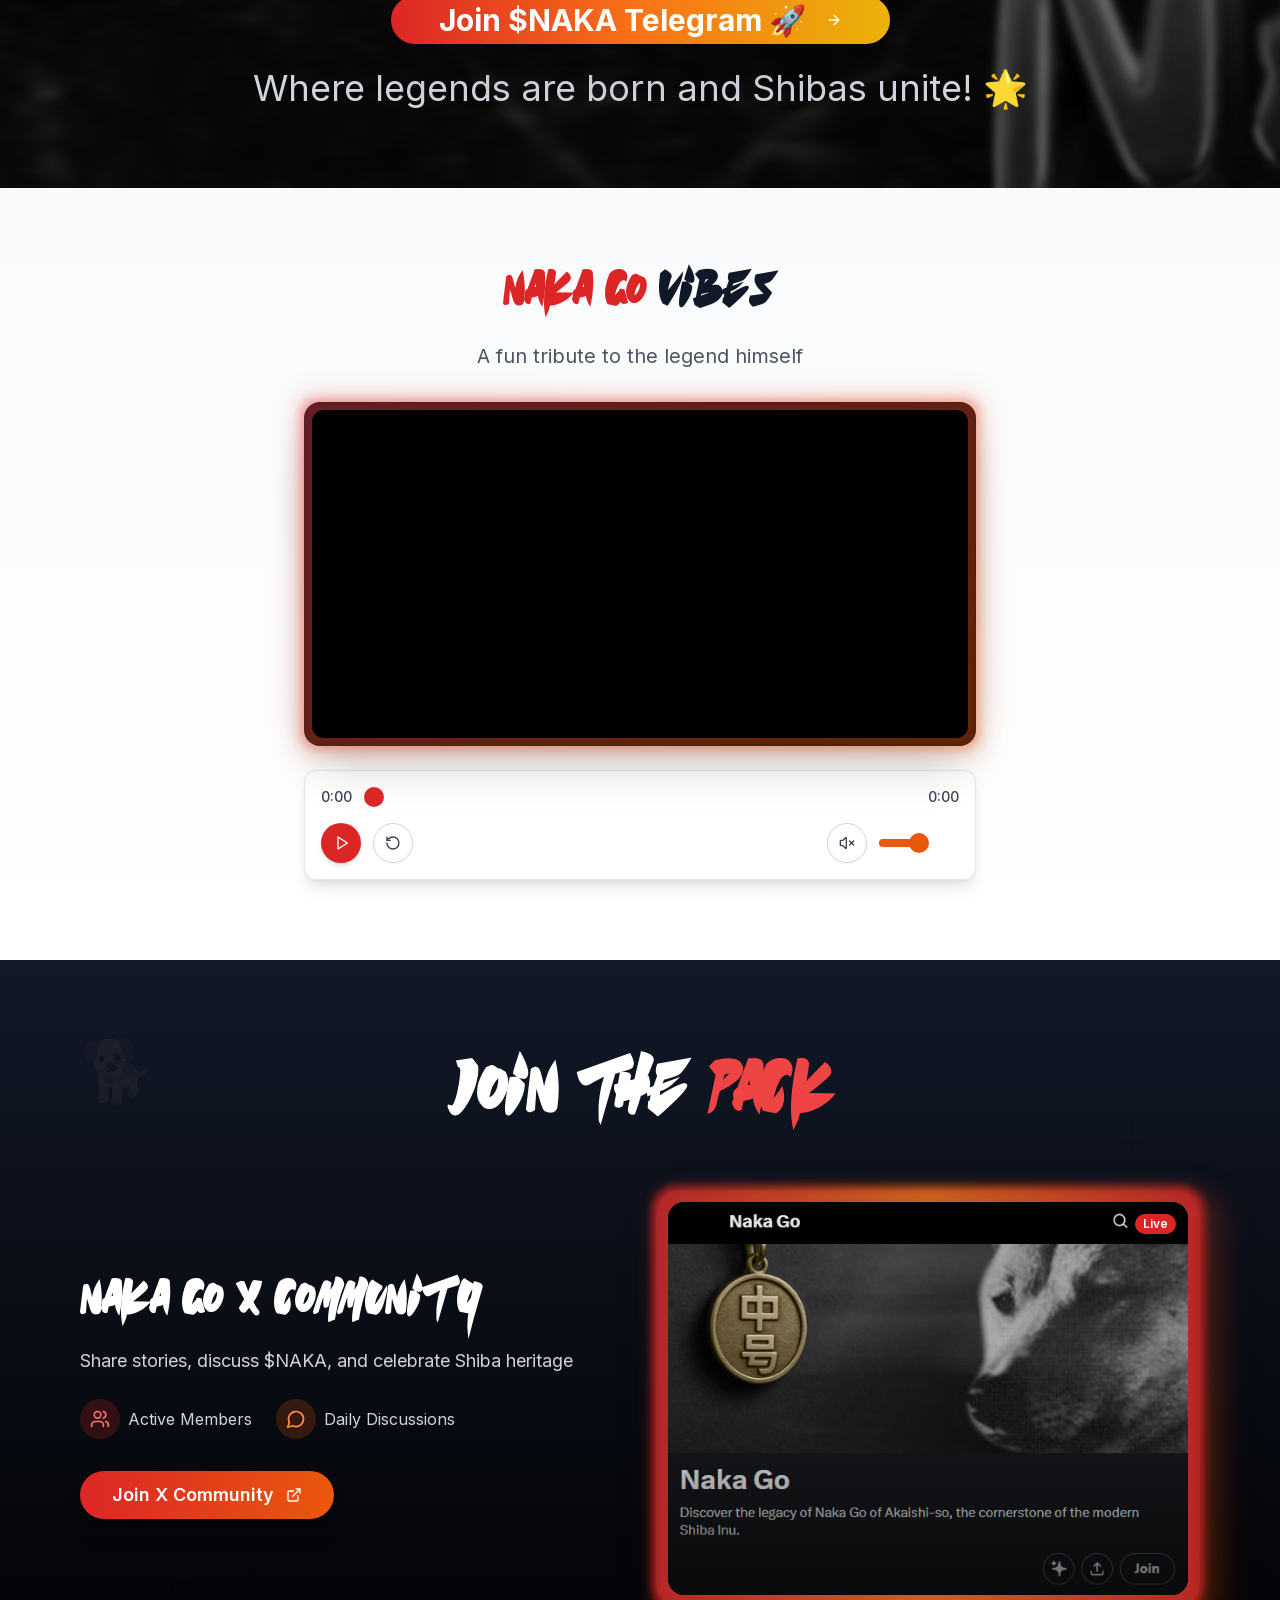
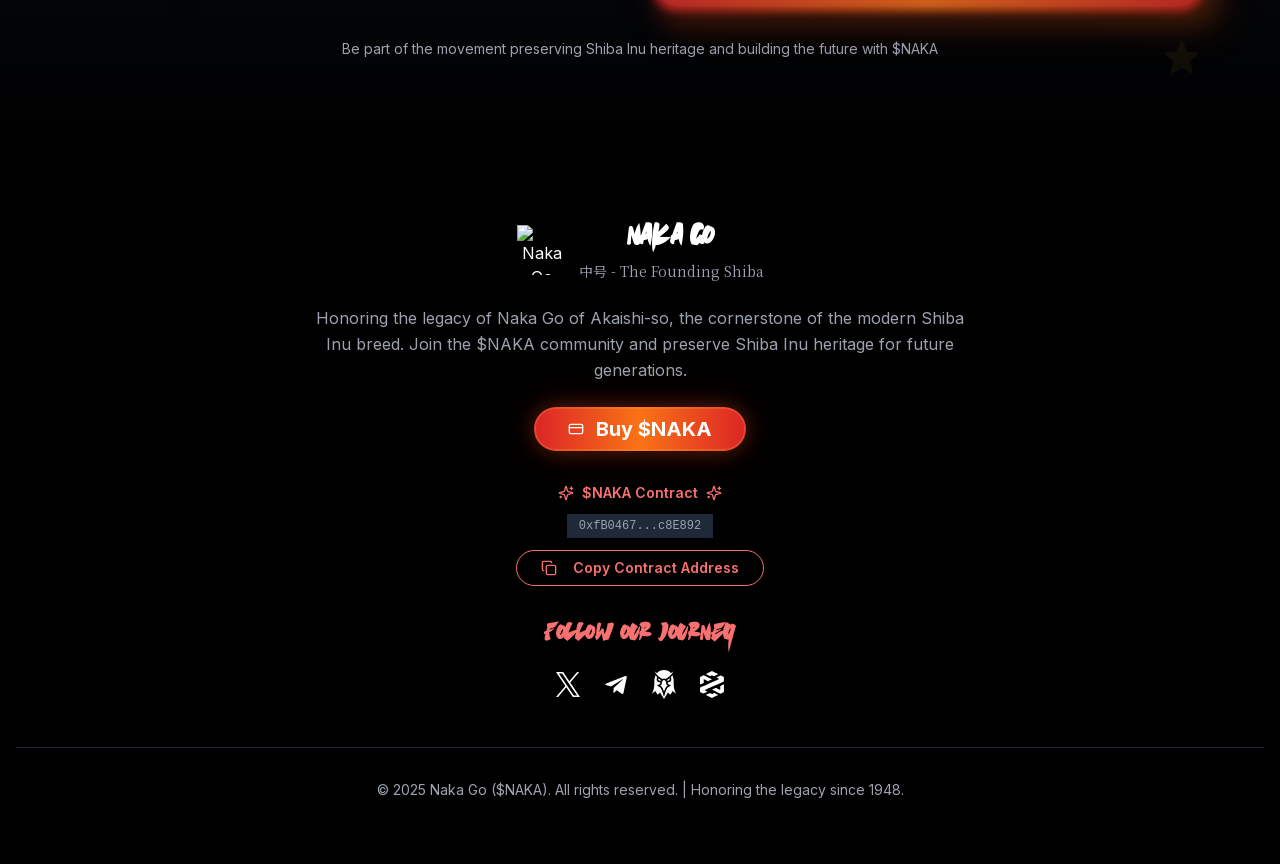
==== commit fcbe6eba: "." ====
--- a/index.html
+++ b/index.html
@@ -456,7 +456,7 @@
                   class="absolute inset-0 bg-gradient-to-r from-transparent via-white/20 to-transparent -skew-x-12 translate-x-[-200%] group-hover:translate-x-[200%] transition-transform duration-1000 ease-out"
                 ></div></a
               ><a
-                href="https://x.com/i/communities/1931410671792795662"
+                href="https://x.com/Nakagoinucoin"
                 target="_blank"
                 rel="noopener noreferrer"
                 class="inline-flex items-center justify-center gap-2 whitespace-nowrap ring-offset-background focus-visible:outline-none focus-visible:ring-2 focus-visible:ring-ring focus-visible:ring-offset-2 disabled:pointer-events-none disabled:opacity-50 [&amp;_svg]:pointer-events-none [&amp;_svg]:size-4 [&amp;_svg]:shrink-0 bg-background h-11 w-full sm:w-auto border-2 border-orange-500 text-orange-500 hover:bg-orange-500 hover:text-white px-6 sm:px-8 py-3 sm:py-4 text-base sm:text-lg font-semibold rounded-full shadow-2xl transform hover:scale-105 transition-all duration-300"
@@ -2586,7 +2586,7 @@
                   </div>
                 </div>
                 <a
-                  href="https://x.com/i/communities/1931410671792795662"
+                  href="https://x.com/Nakagoinucoin"
                   target="_blank"
                   rel="noopener noreferrer"
                   class="inline-flex items-center justify-center gap-2 whitespace-nowrap text-sm font-medium ring-offset-background focus-visible:outline-none focus-visible:ring-2 focus-visible:ring-ring focus-visible:ring-offset-2 disabled:pointer-events-none disabled:opacity-50 [&amp;_svg]:pointer-events-none [&amp;_svg]:size-4 [&amp;_svg]:shrink-0 bg-primary hover:bg-primary/90 h-11 bg-gradient-to-r from-red-600 to-orange-600 hover:from-red-700 hover:to-orange-700 text-white px-8 py-6 rounded-full shadow-xl transform hover:scale-105 transition-all duration-300 group/btn flex items-center gap-3"
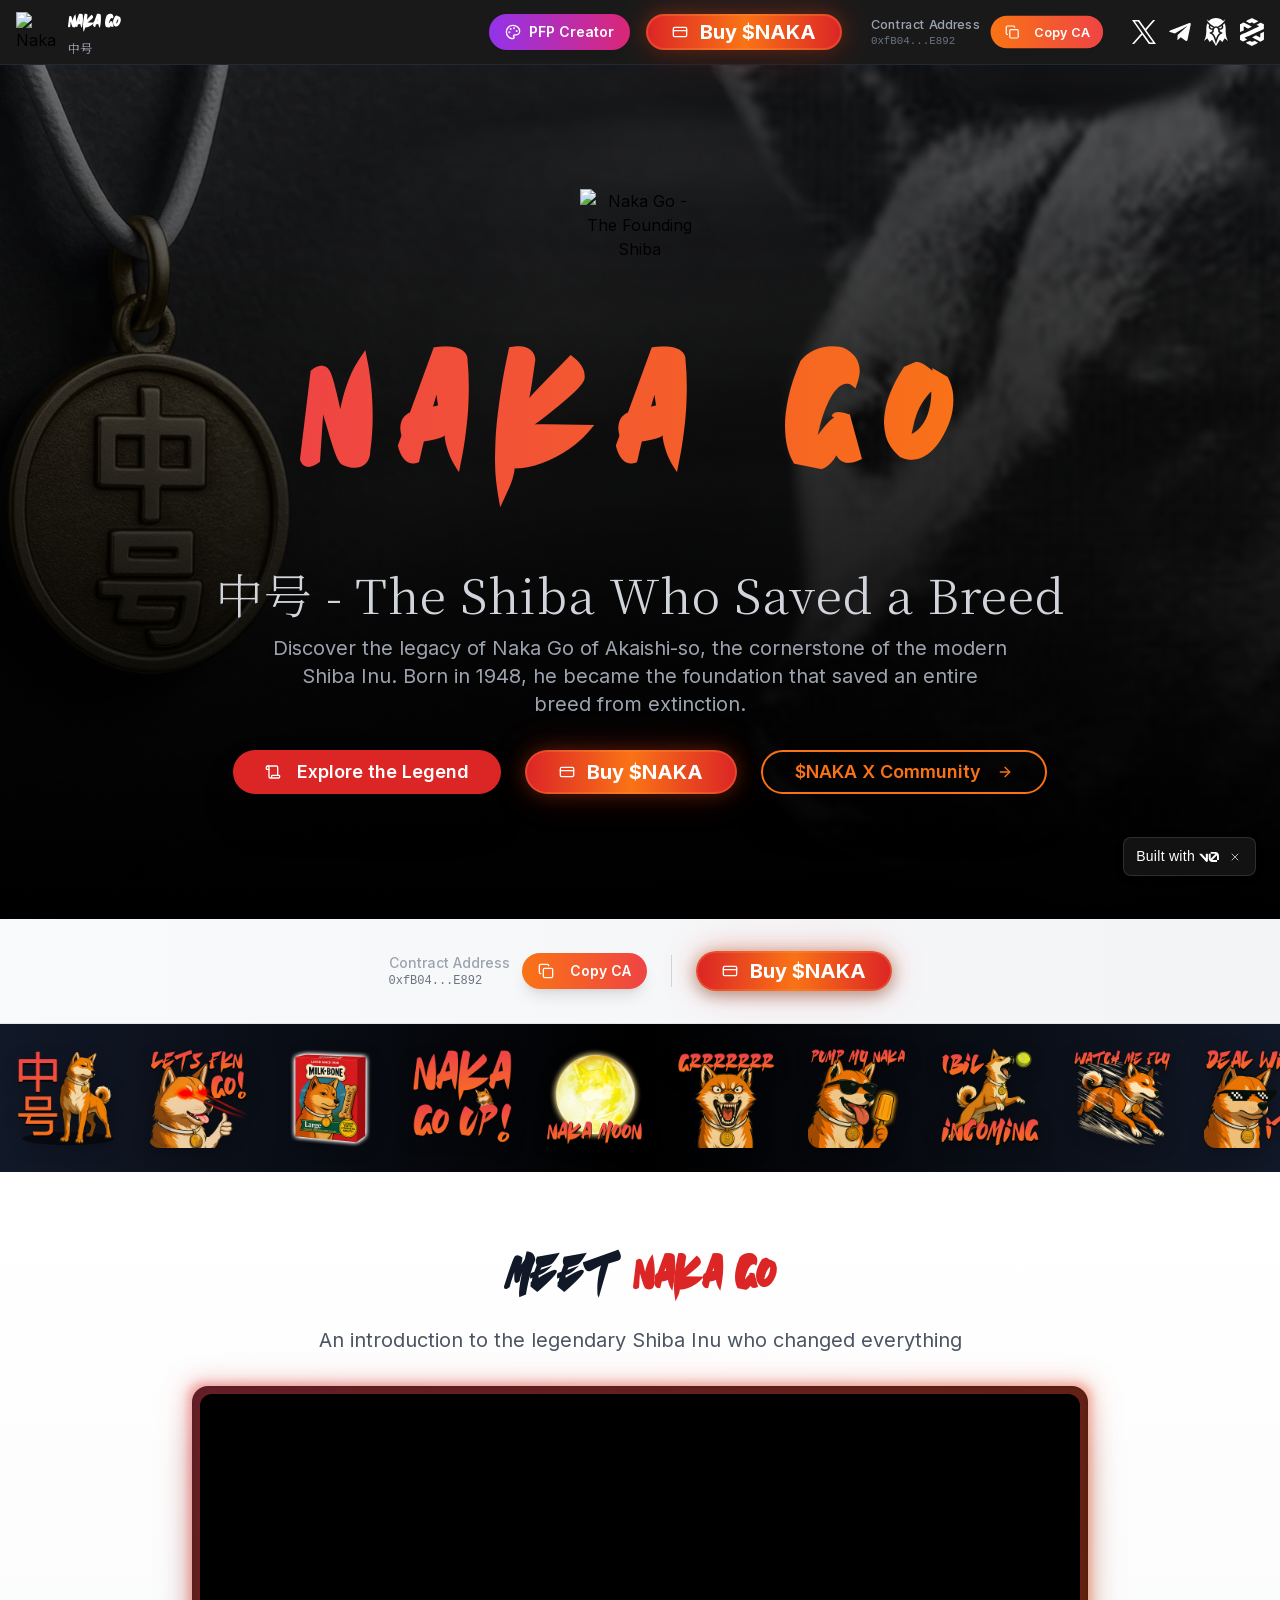
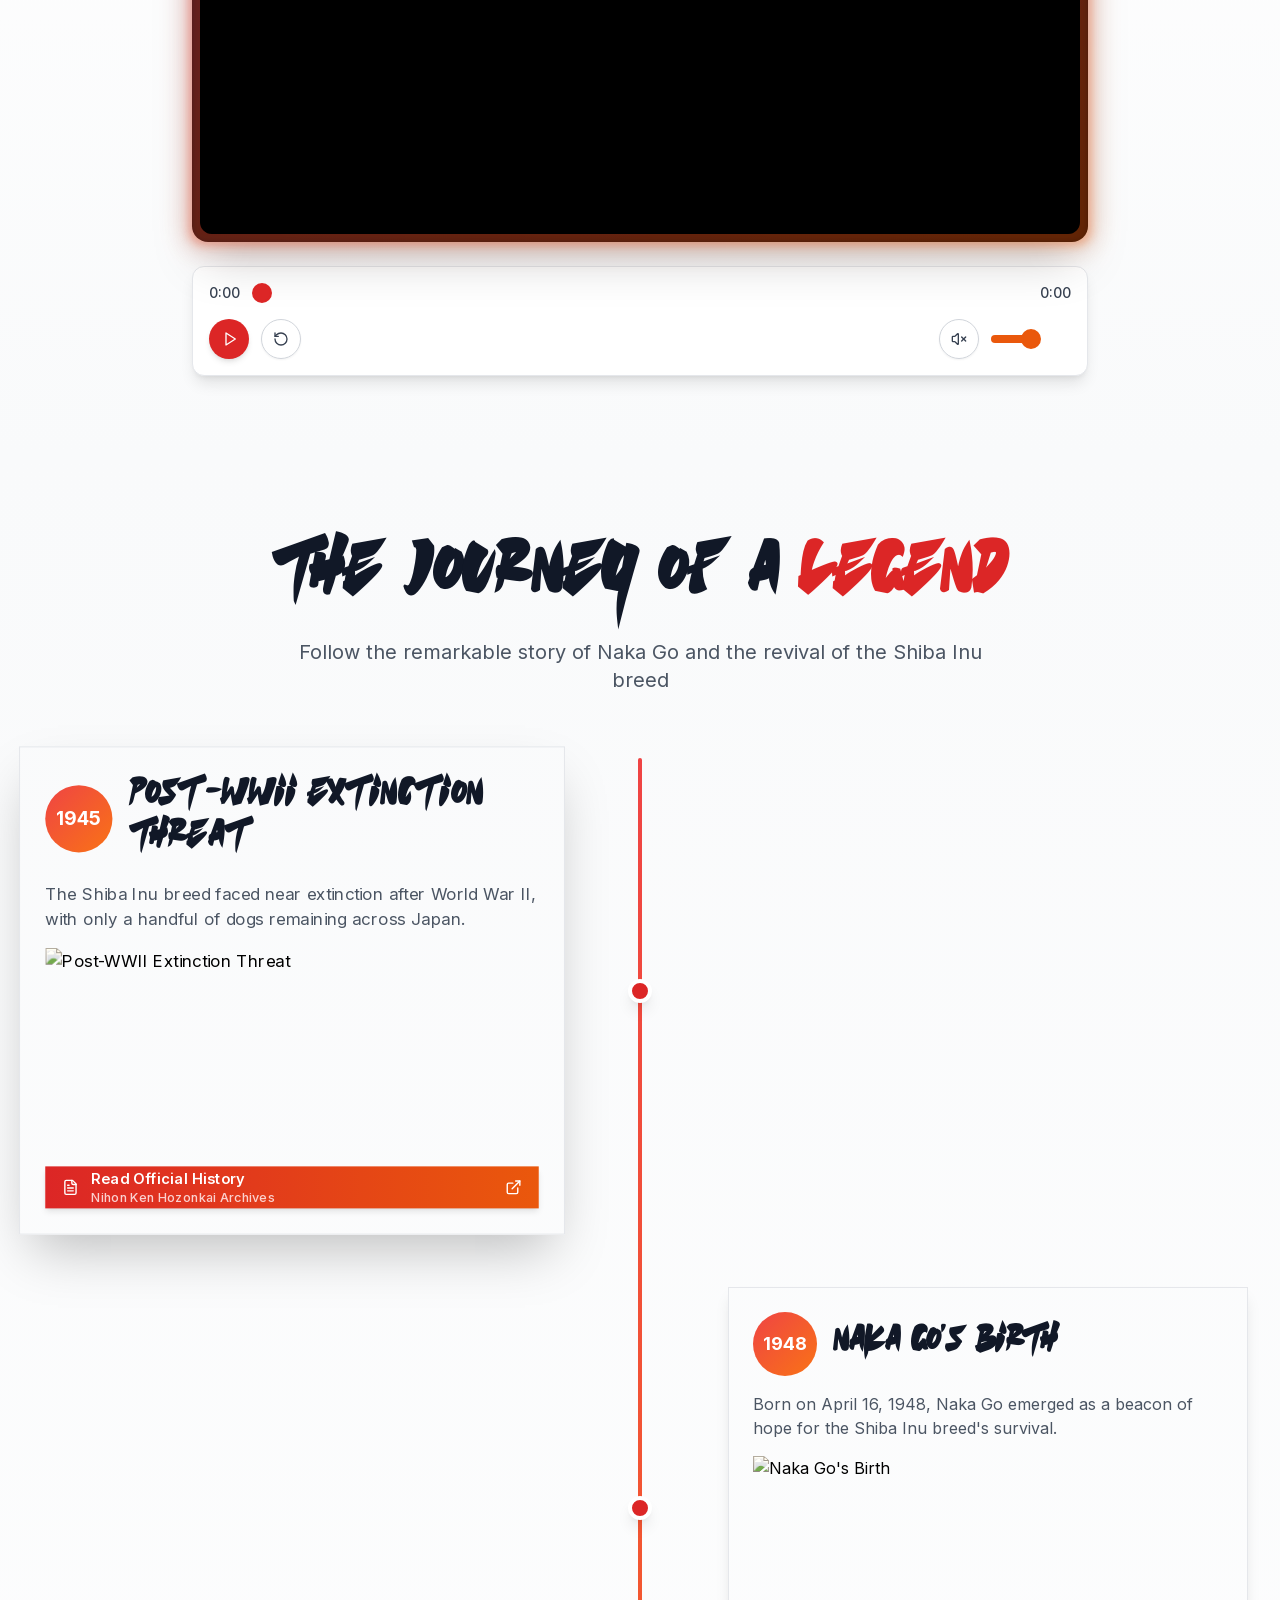
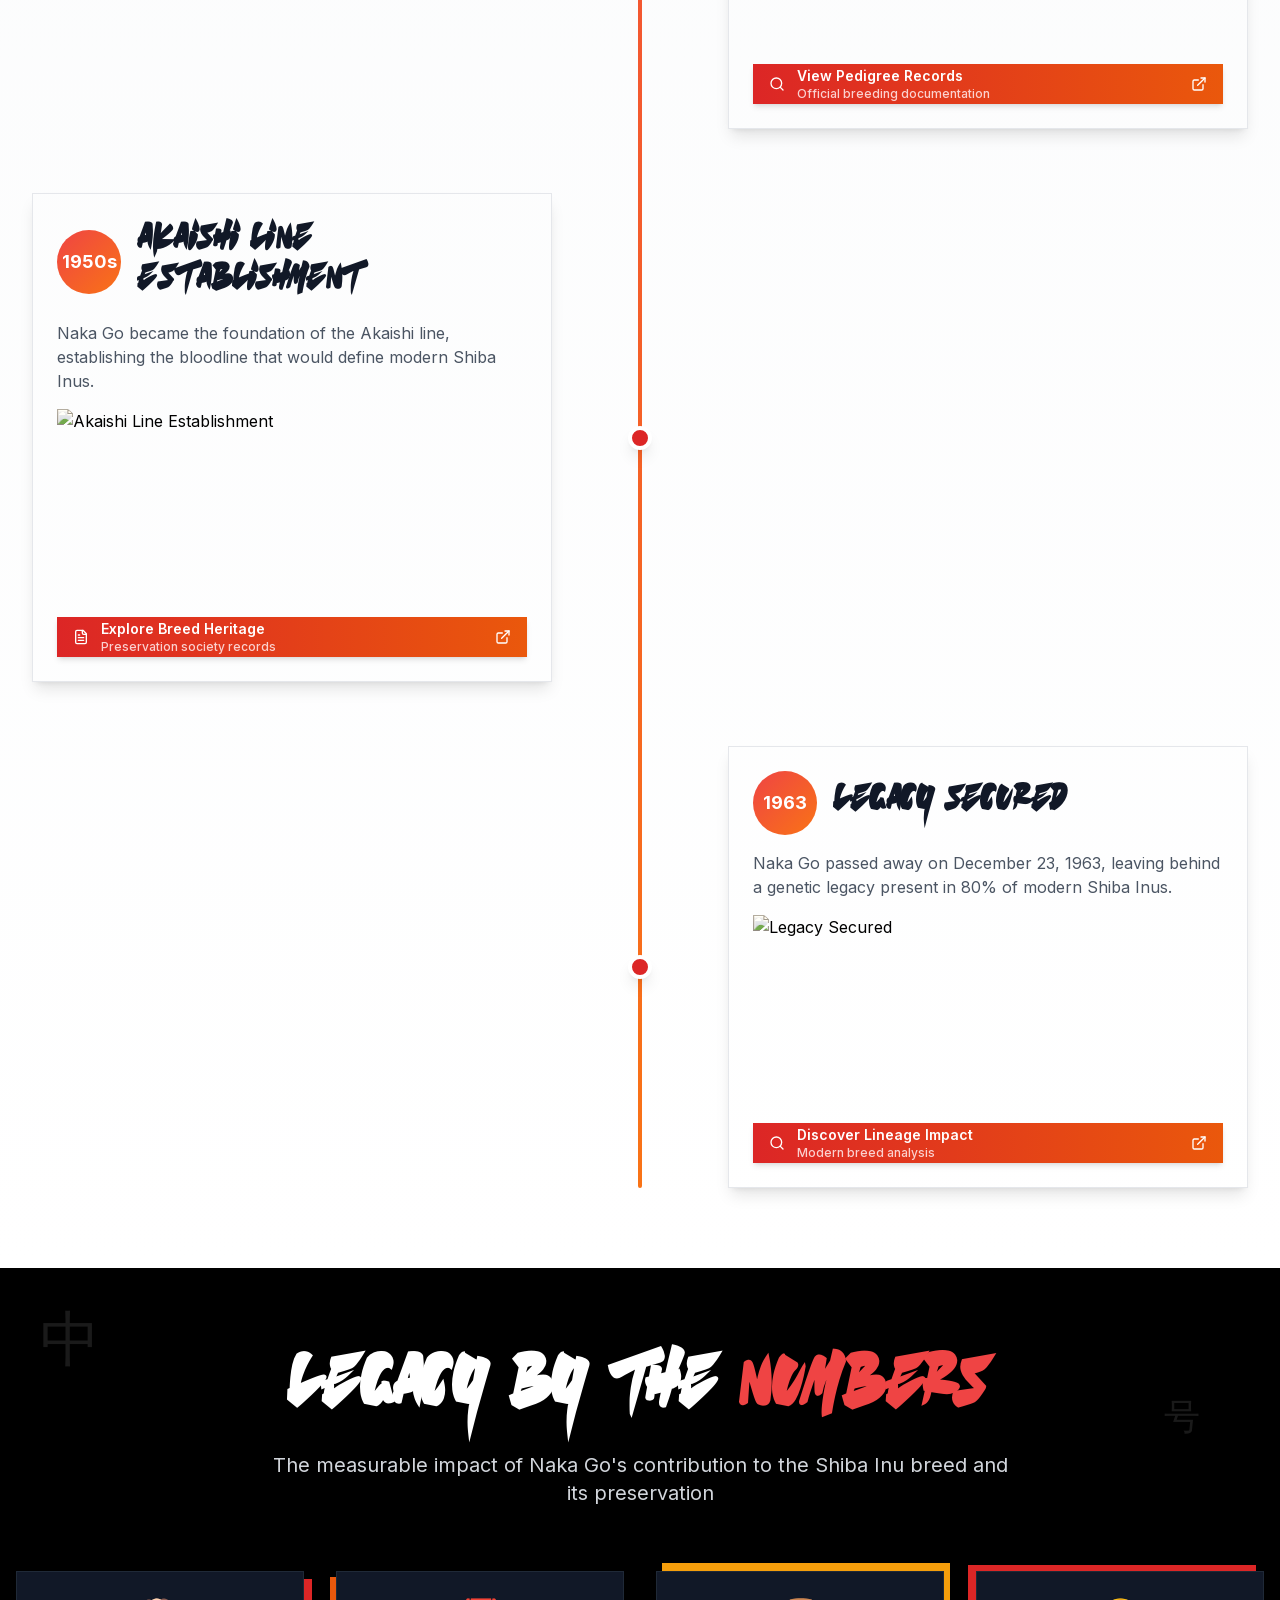
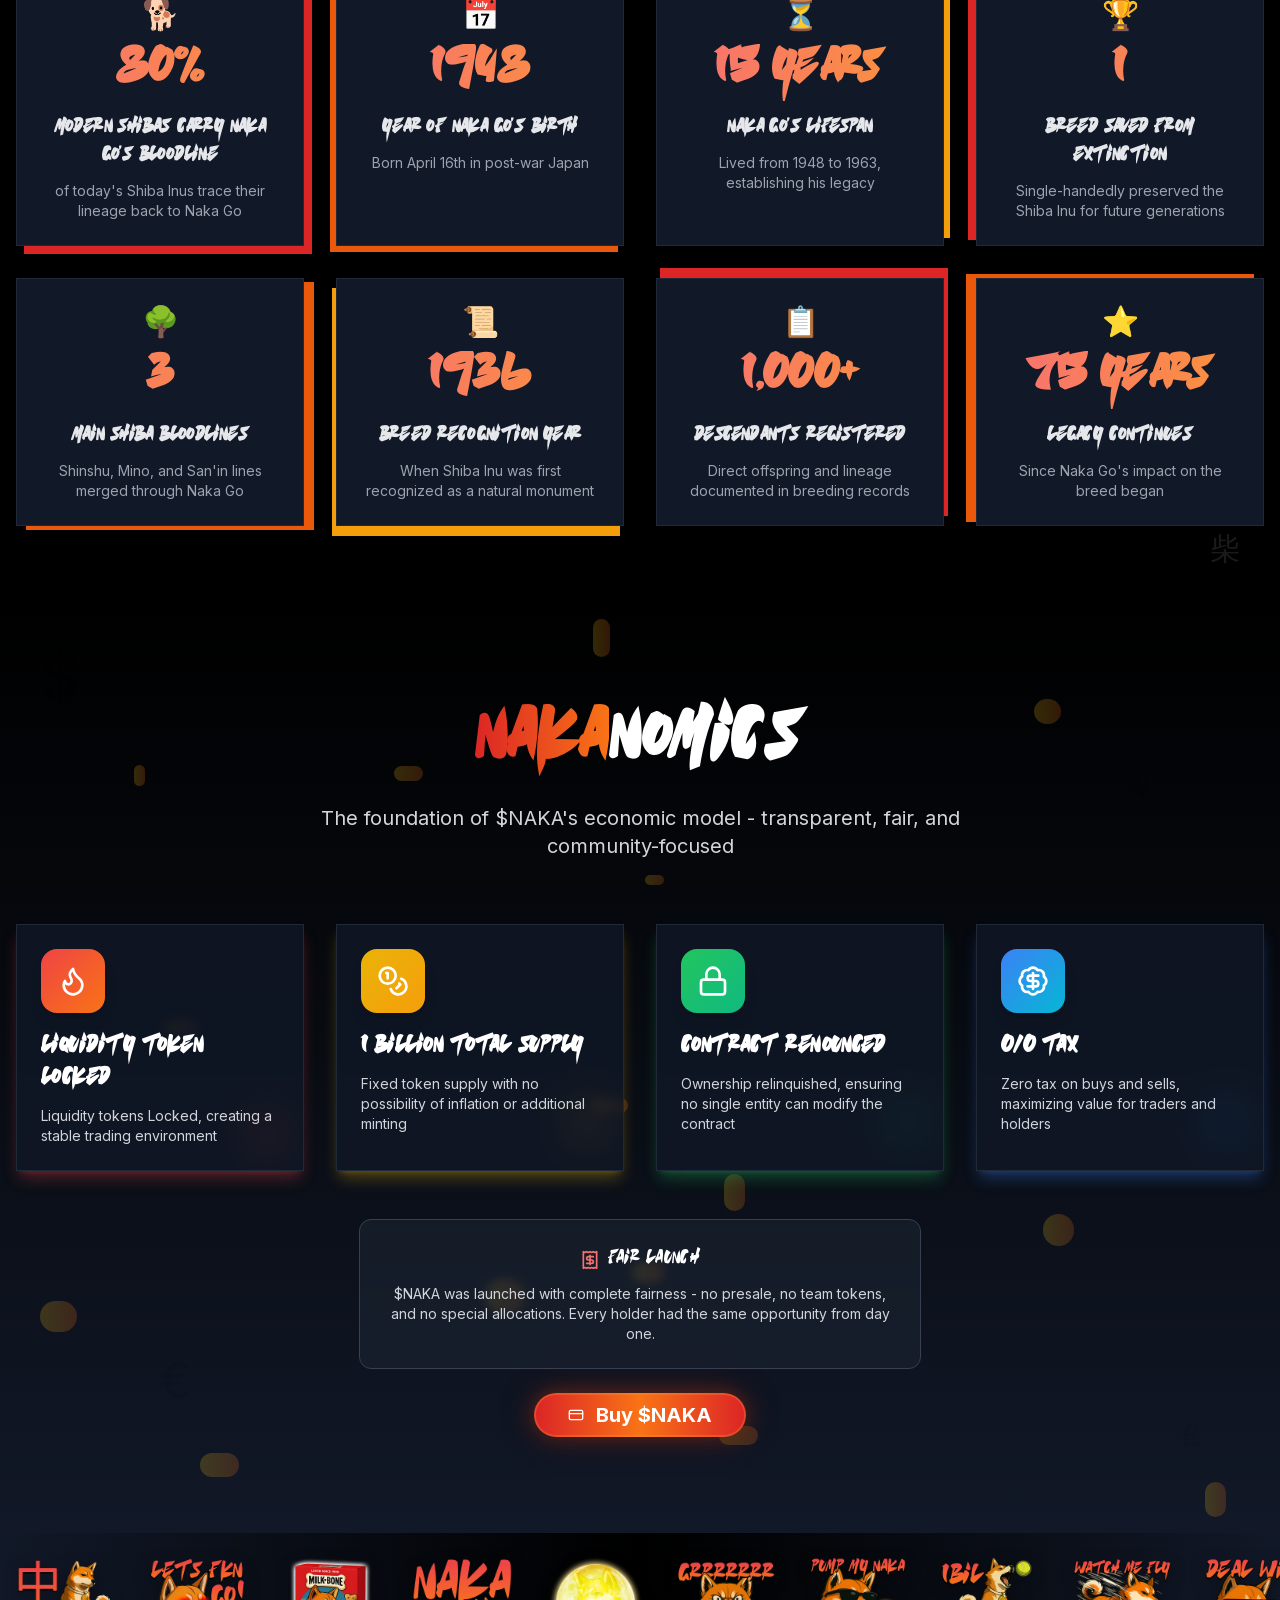
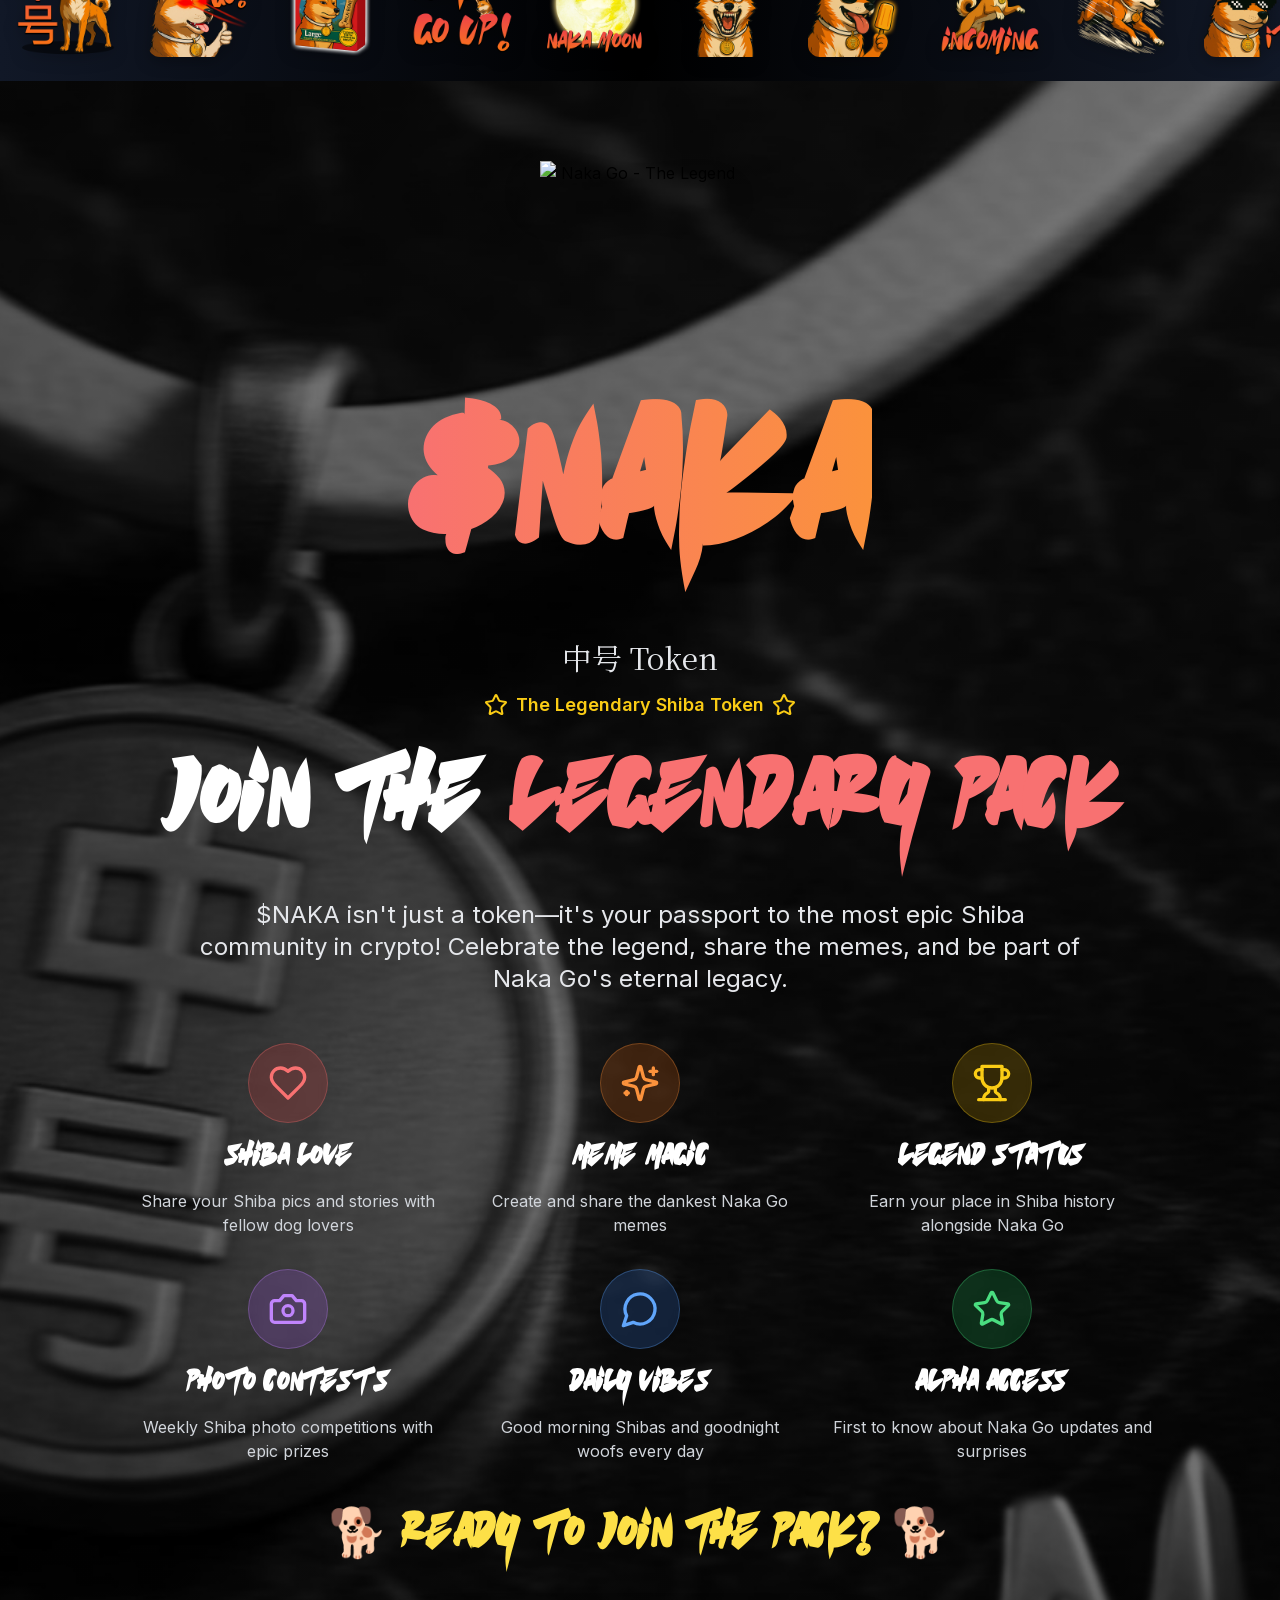
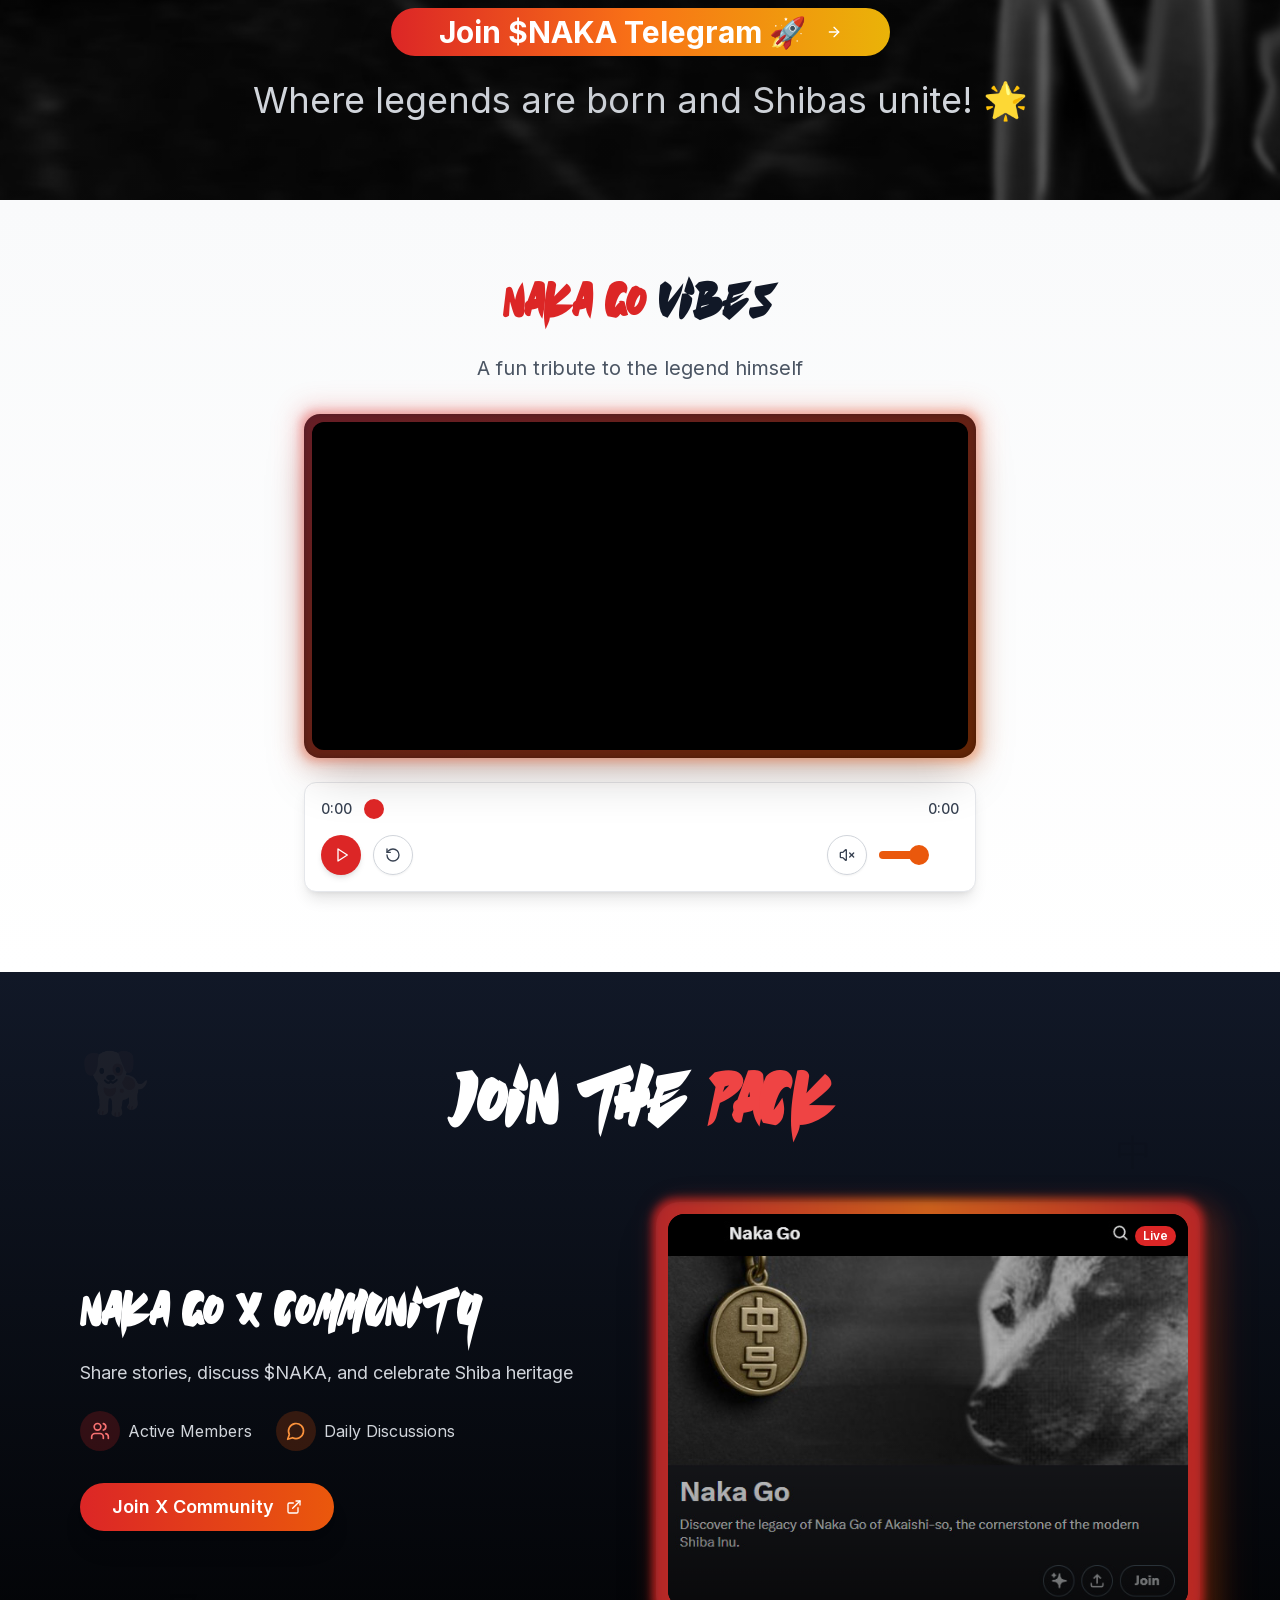
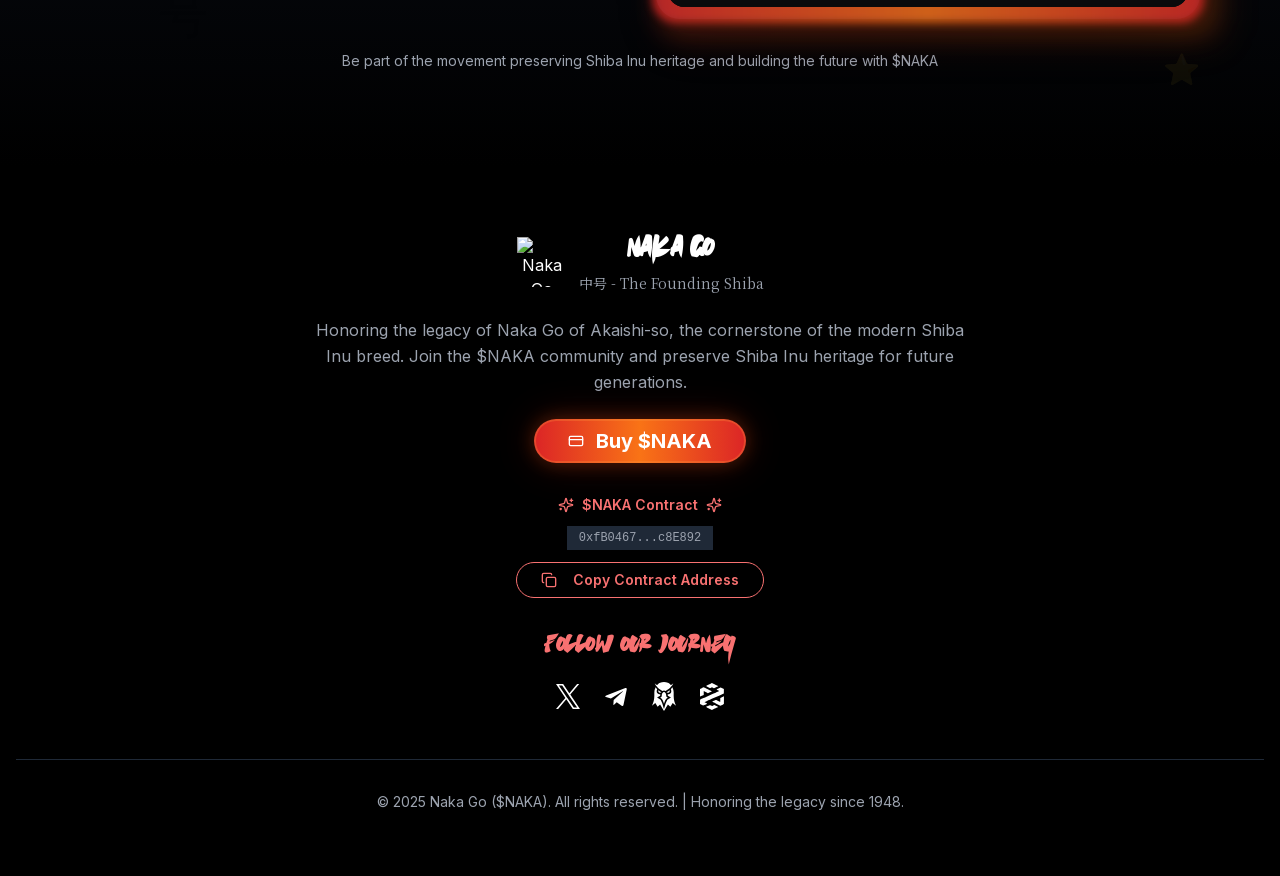
==== commit 93f4f23b: "." ====
--- a/index.html
+++ b/index.html
@@ -1708,10 +1708,10 @@
                     <h3
                       class="jsx-7ab43ab3bb8ab265 font-title text-xl sm:text-2xl font-bold text-white mb-2"
                     >
-                      100% Liquidity Burnt
+                      Liquidity Token Locked
                     </h3>
                     <p class="jsx-7ab43ab3bb8ab265 text-gray-300 text-sm">
-                      Liquidity tokens permanently removed from circulation,
+                      Liquidity tokens Locked,
                       creating a stable trading environment
                     </p>
                     <div
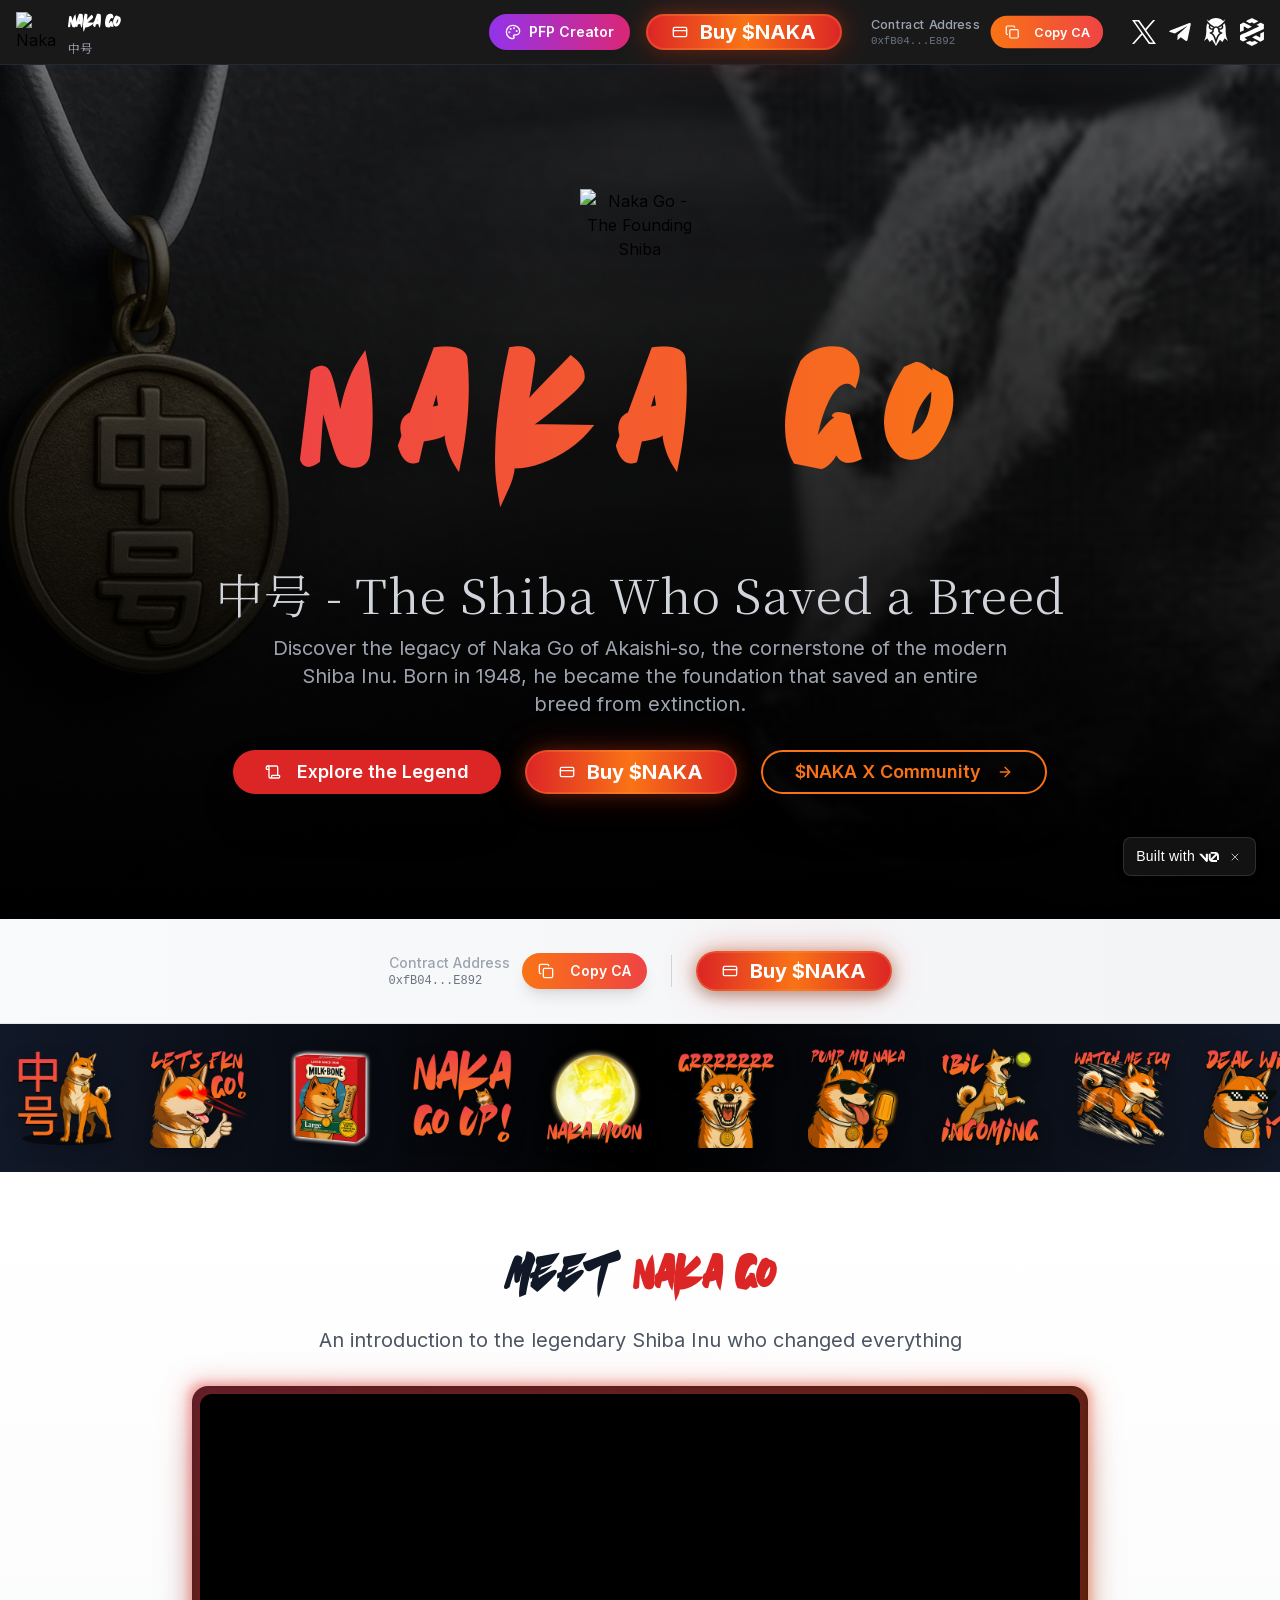
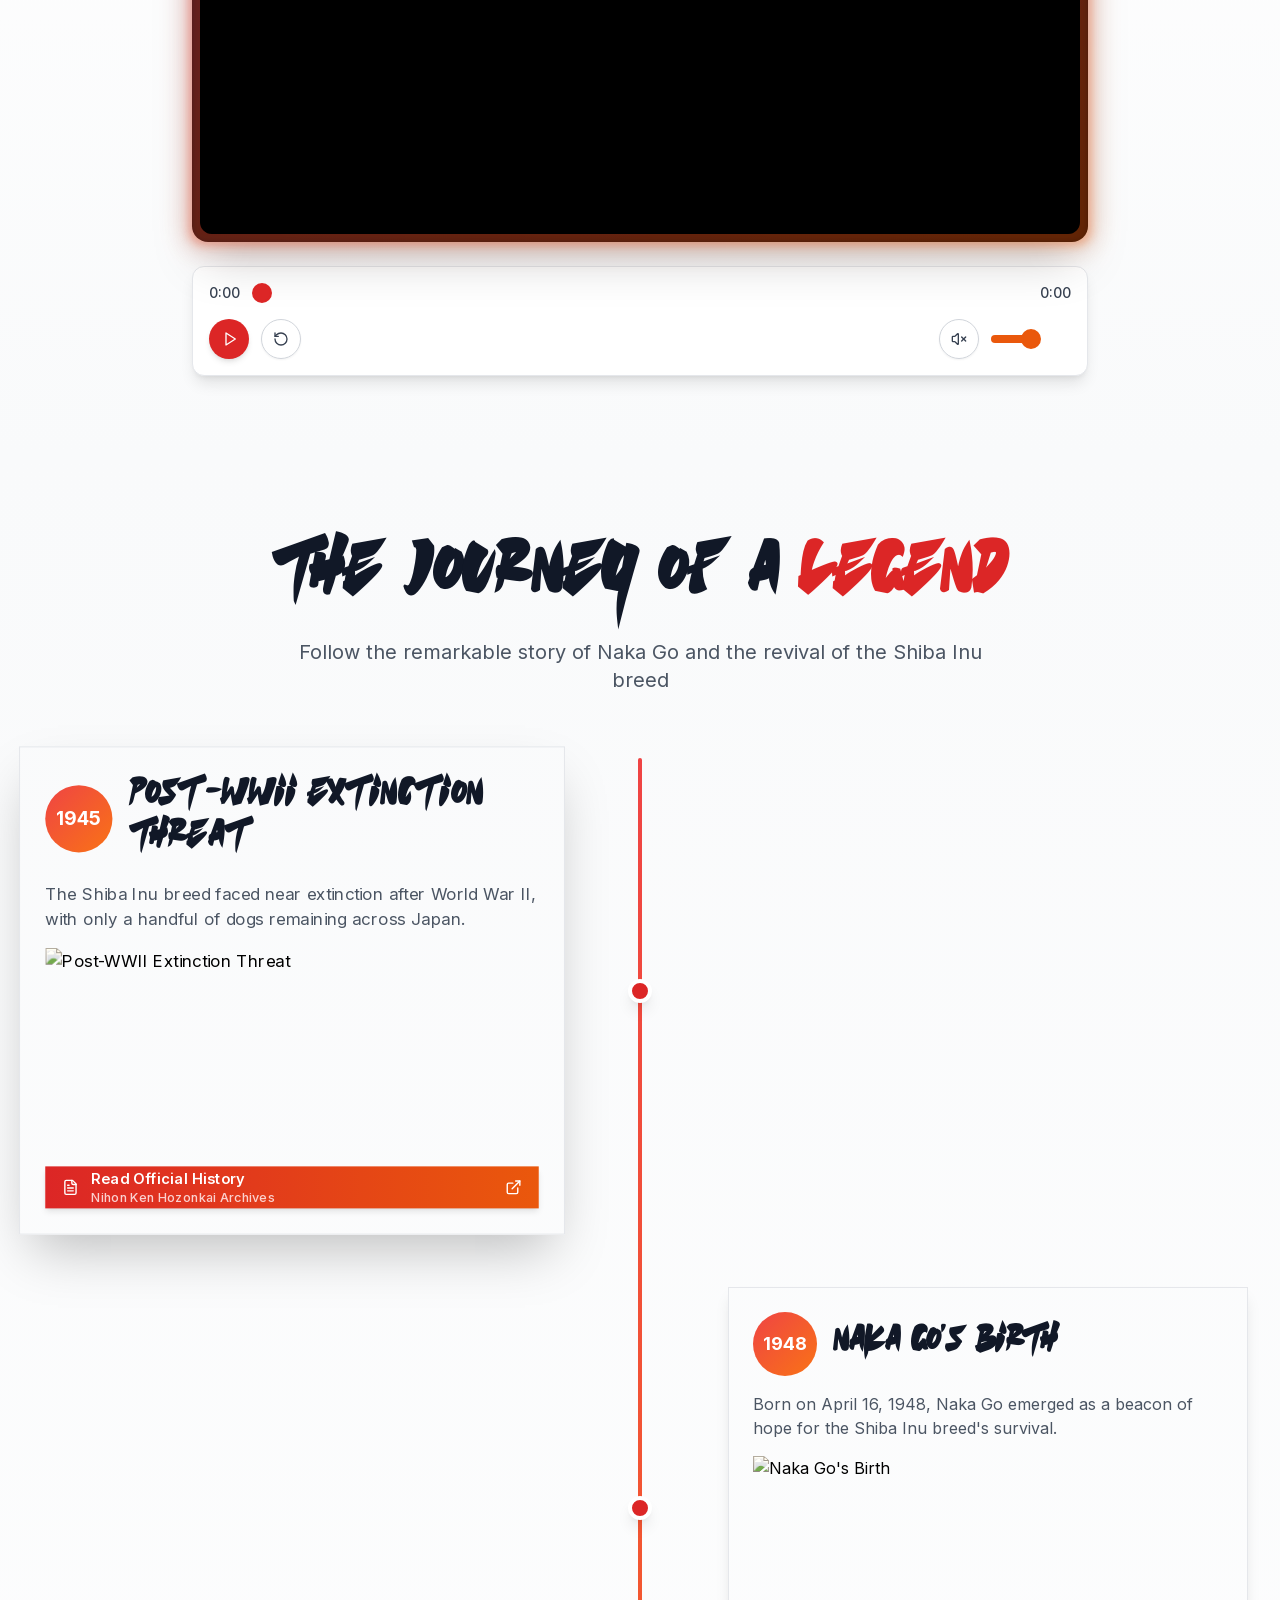
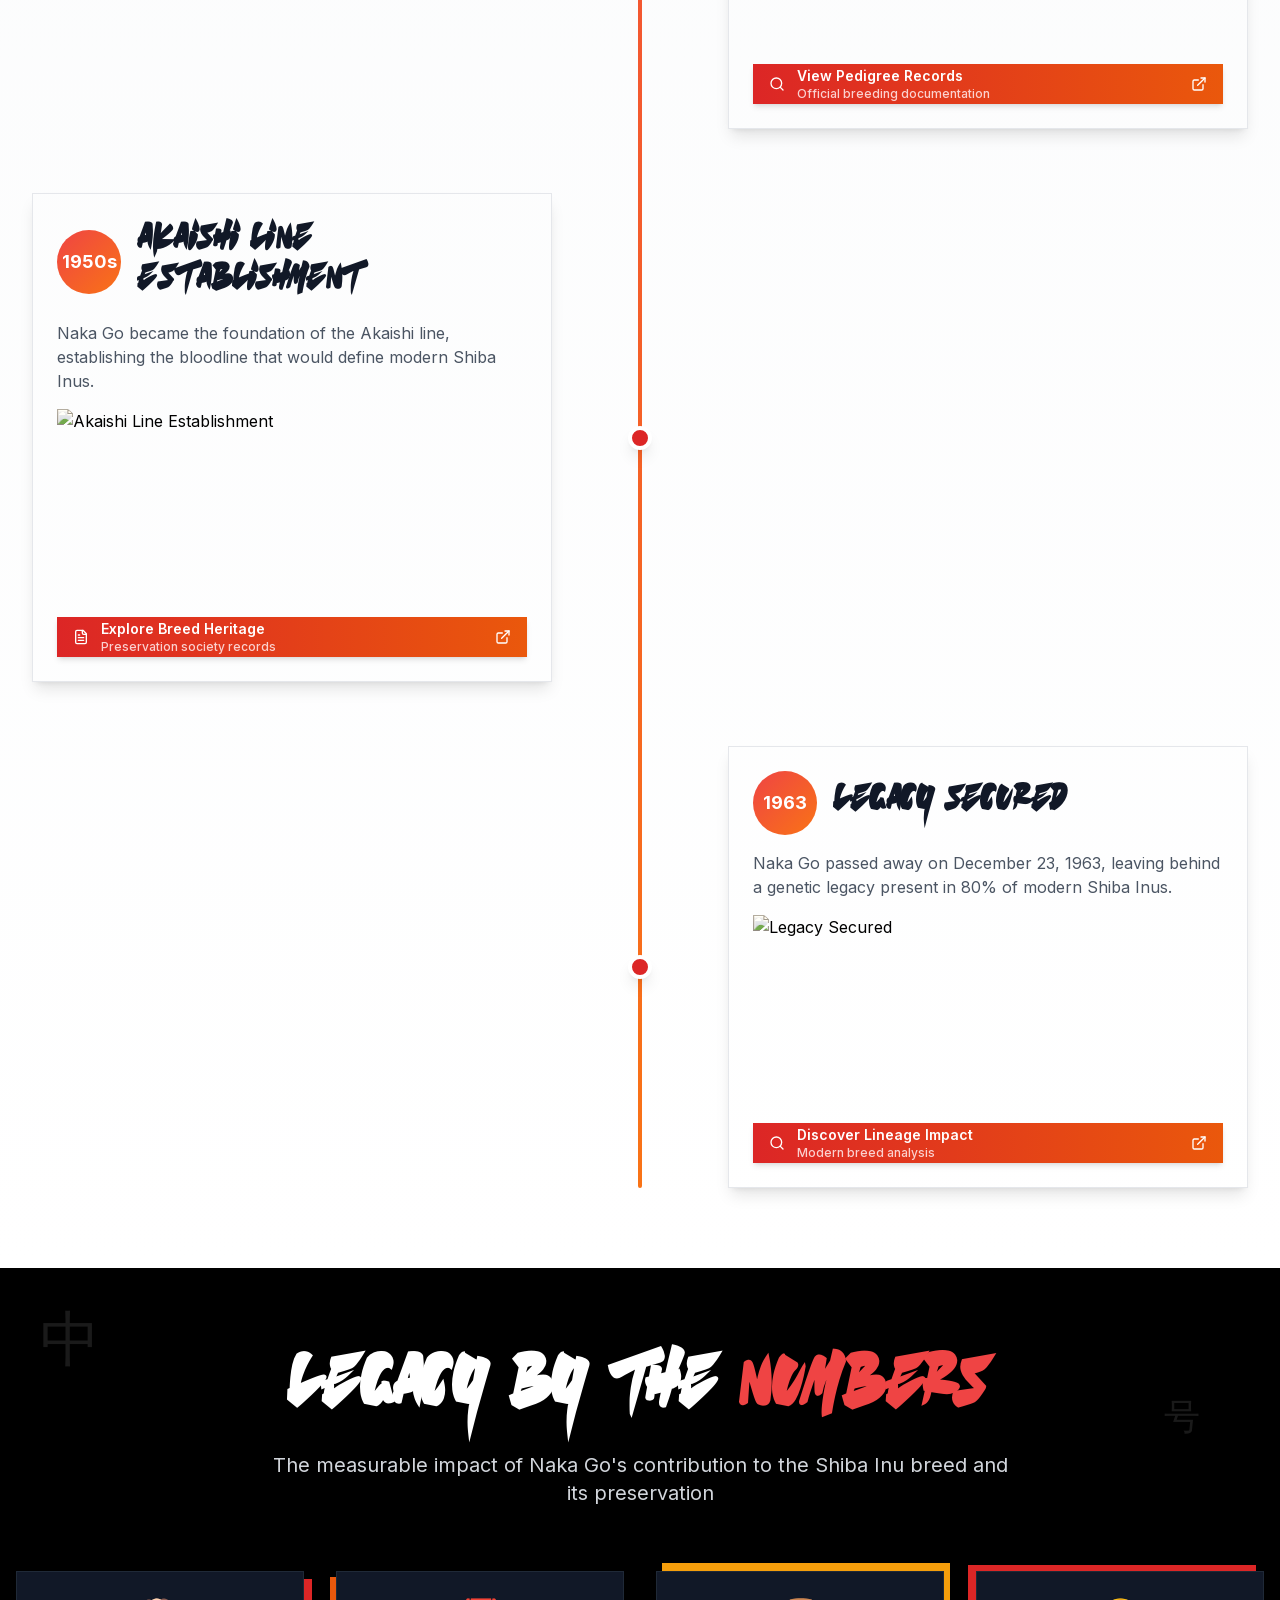
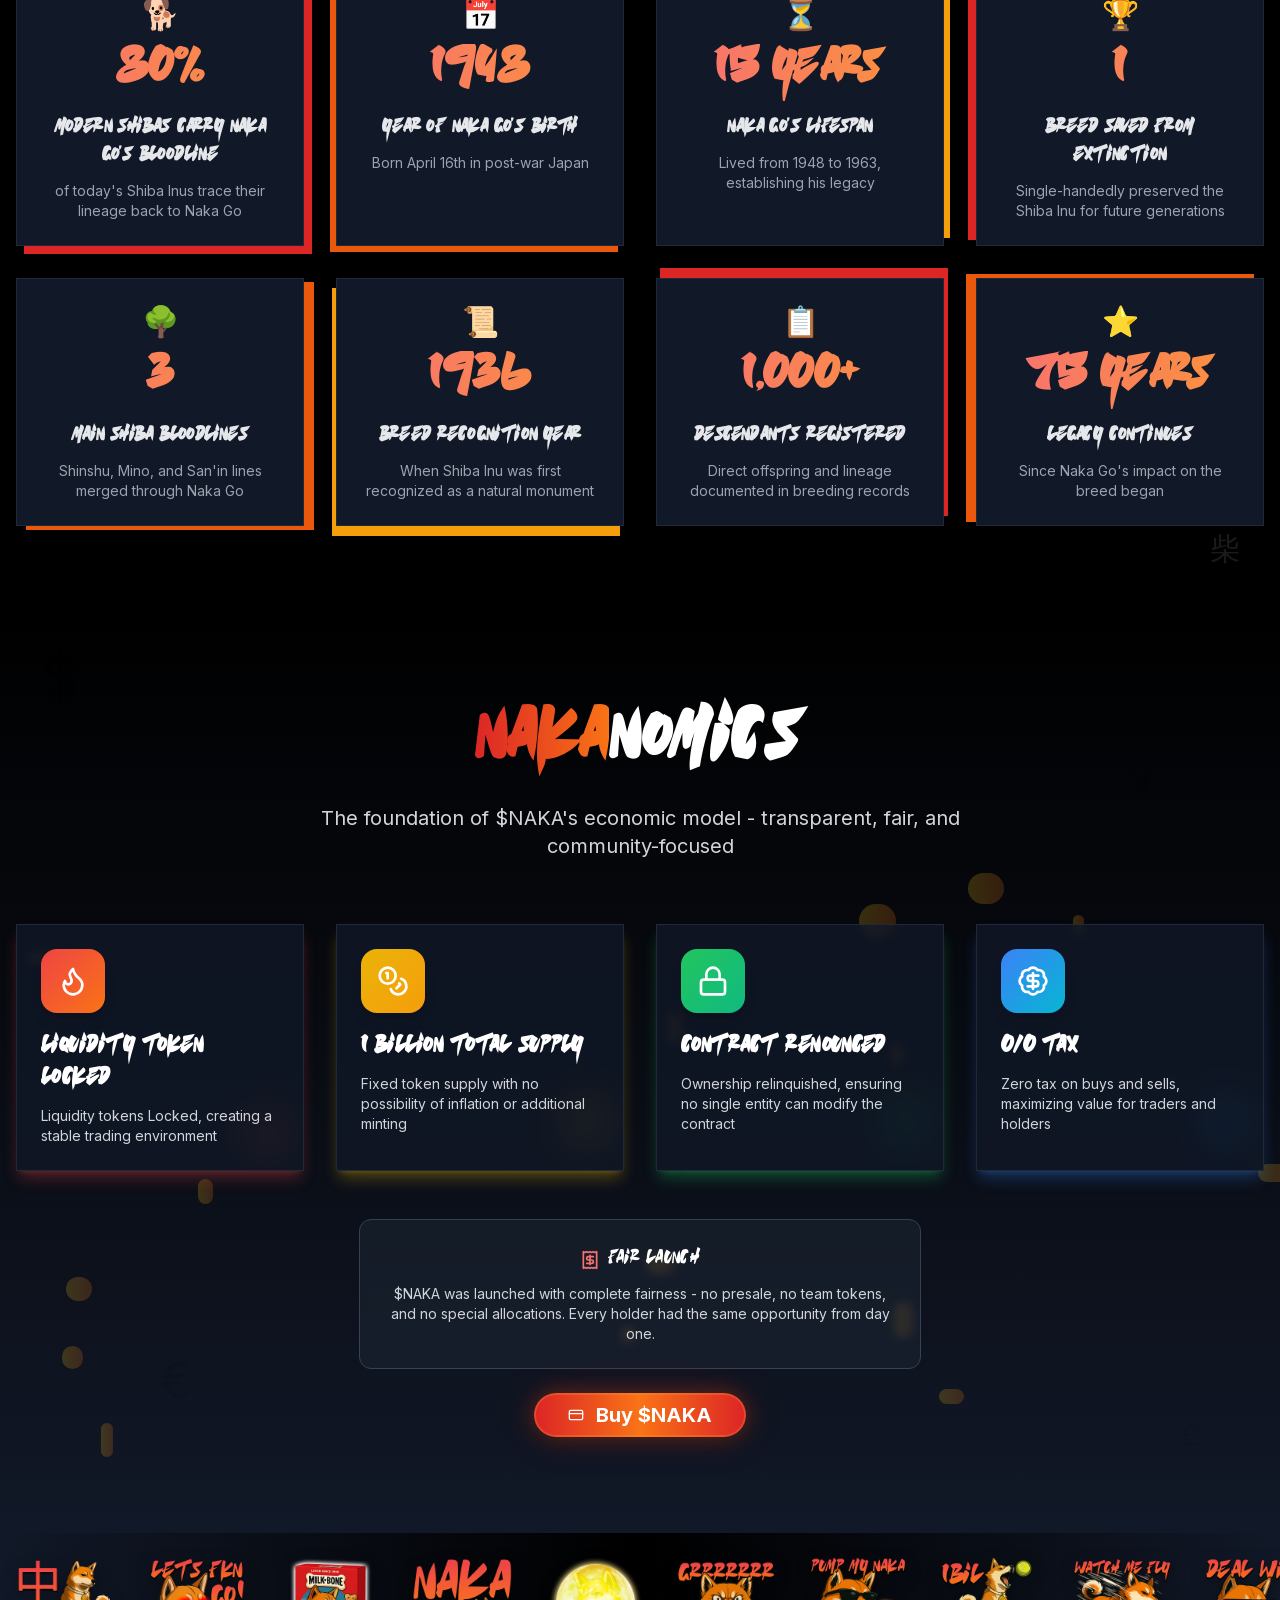
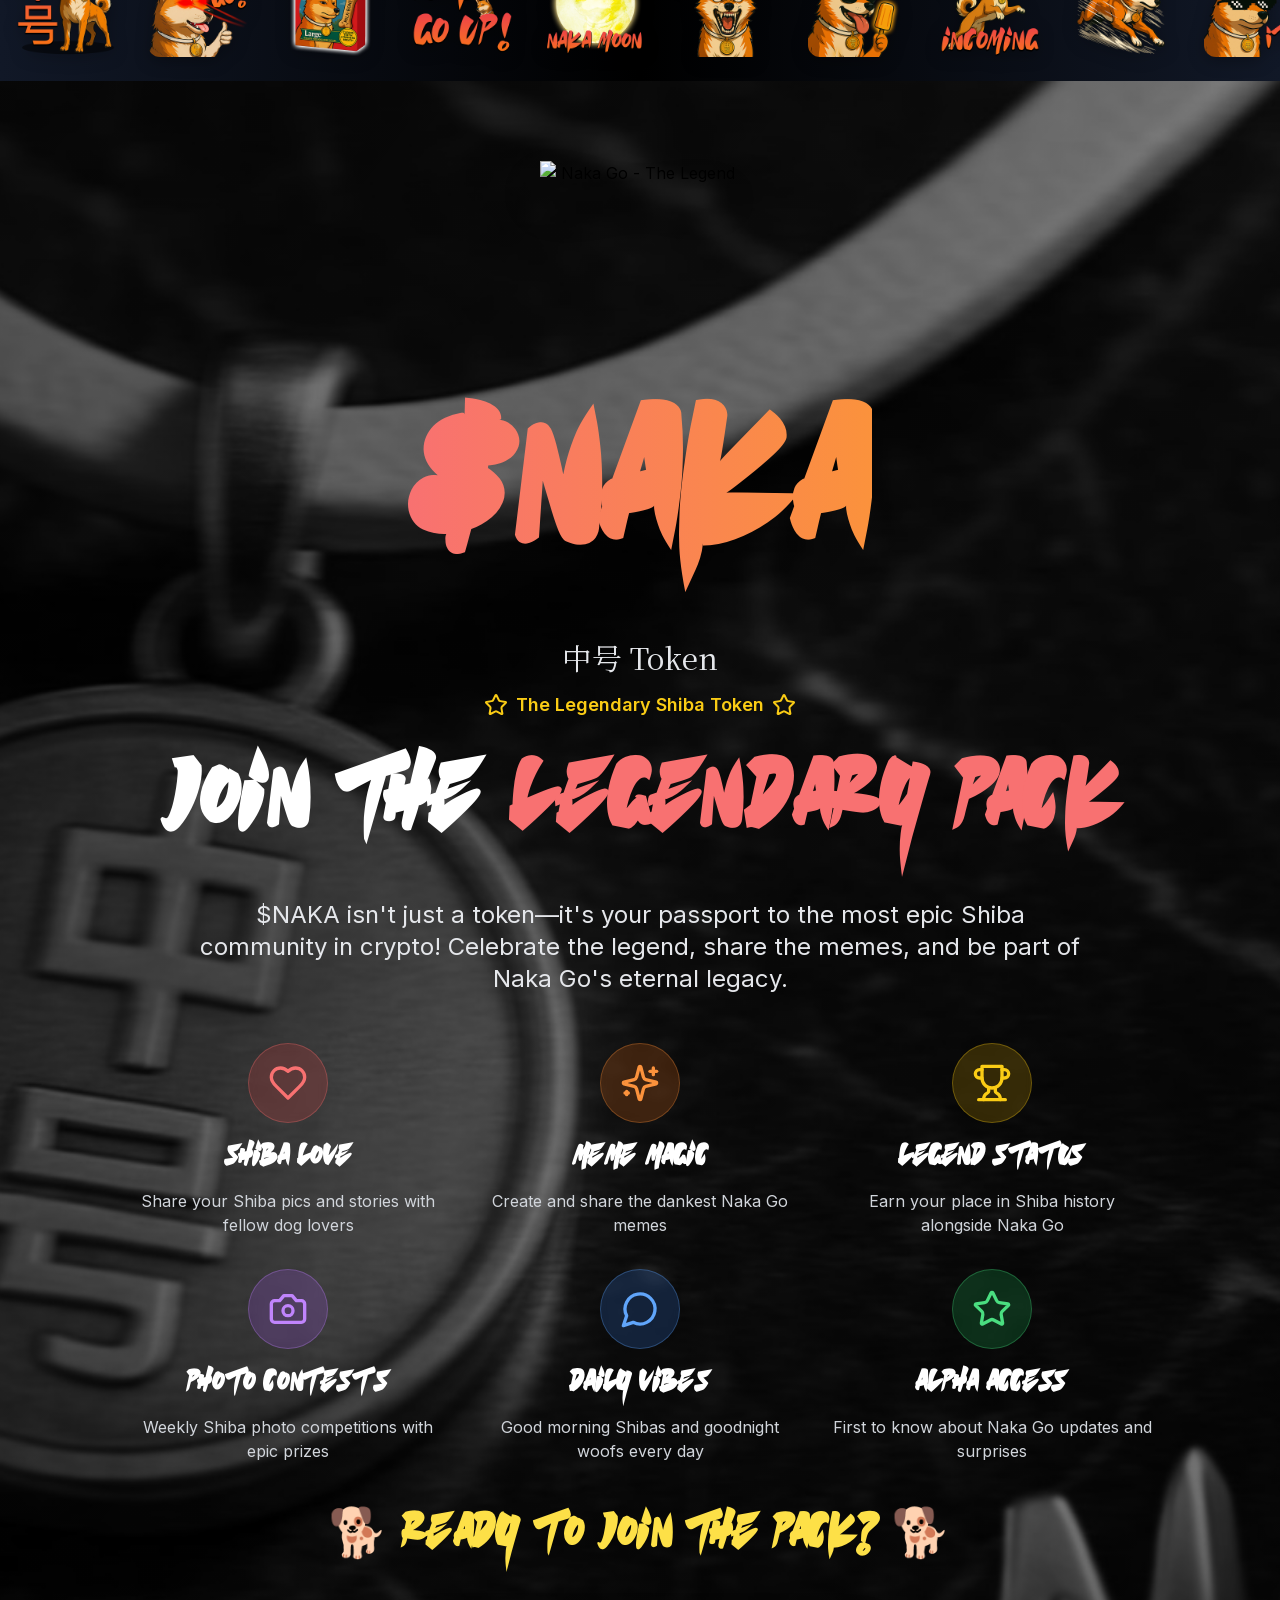
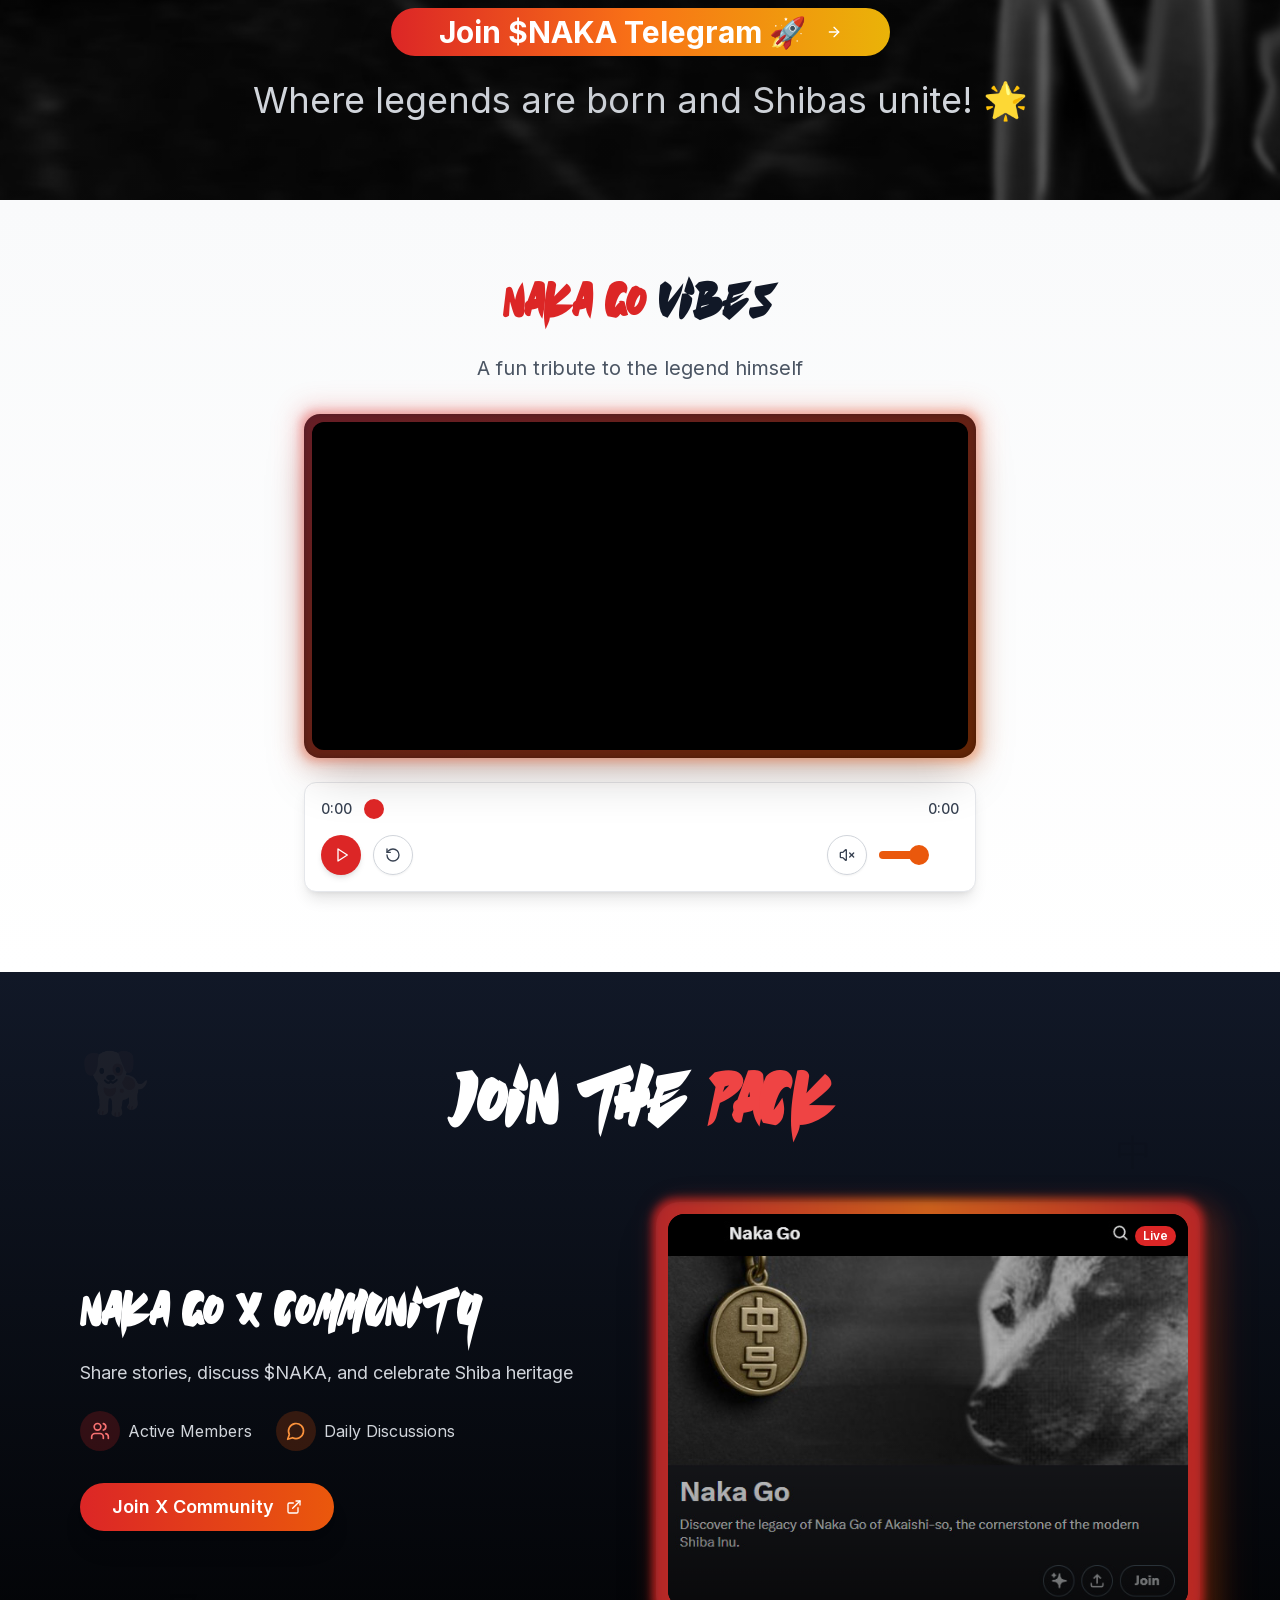
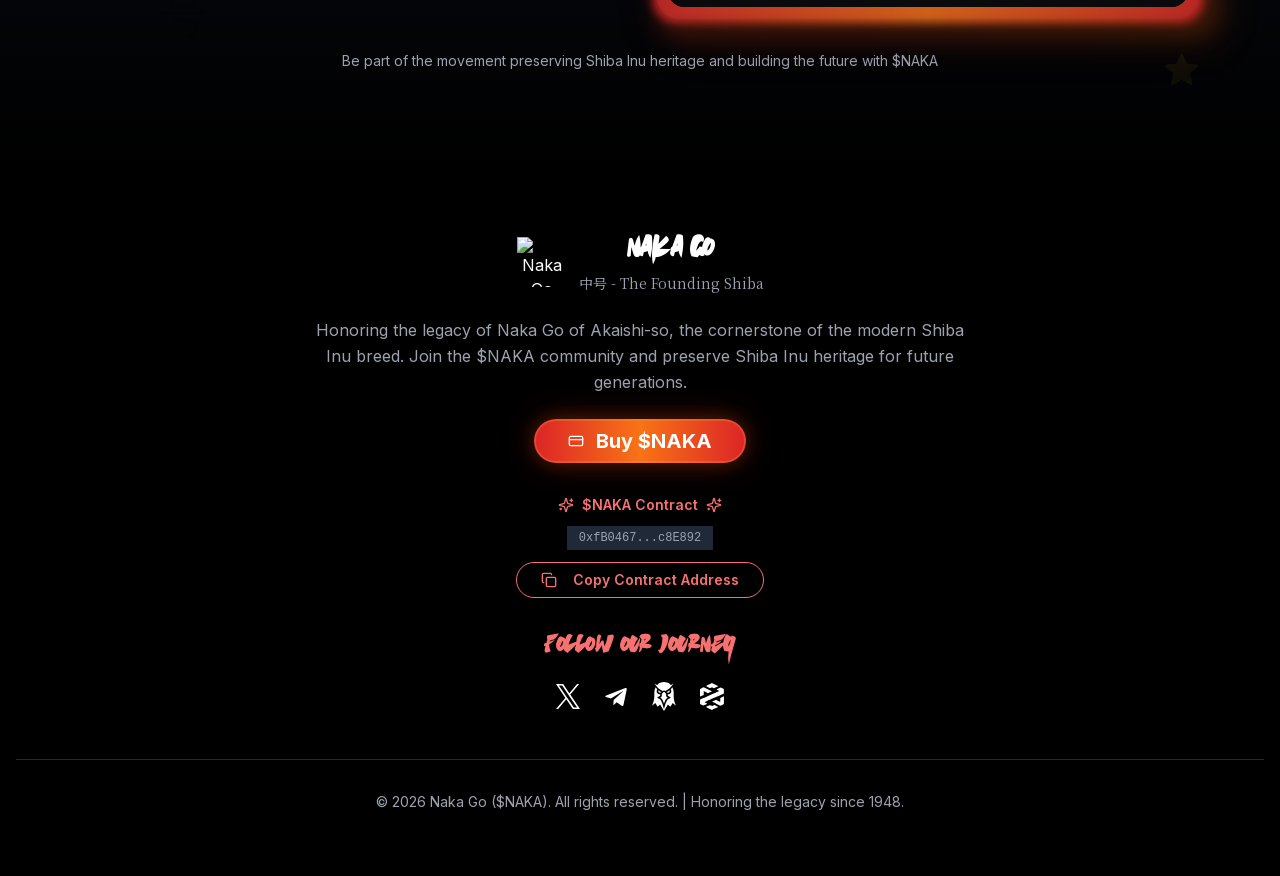
==== commit bb4bf1bc: "." ====
--- a/index.html
+++ b/index.html
@@ -2889,7 +2889,7 @@
             <div class="border-t border-gray-800 mt-12 pt-8">
               <div class="text-center">
                 <div class="text-gray-400 text-sm">
-                  © 2025 Naka Go ($NAKA). All rights reserved. | Honoring the
+                  © 2026 Naka Go ($NAKA). All rights reserved. | Honoring the
                   legacy since 1948.
                 </div>
               </div>
